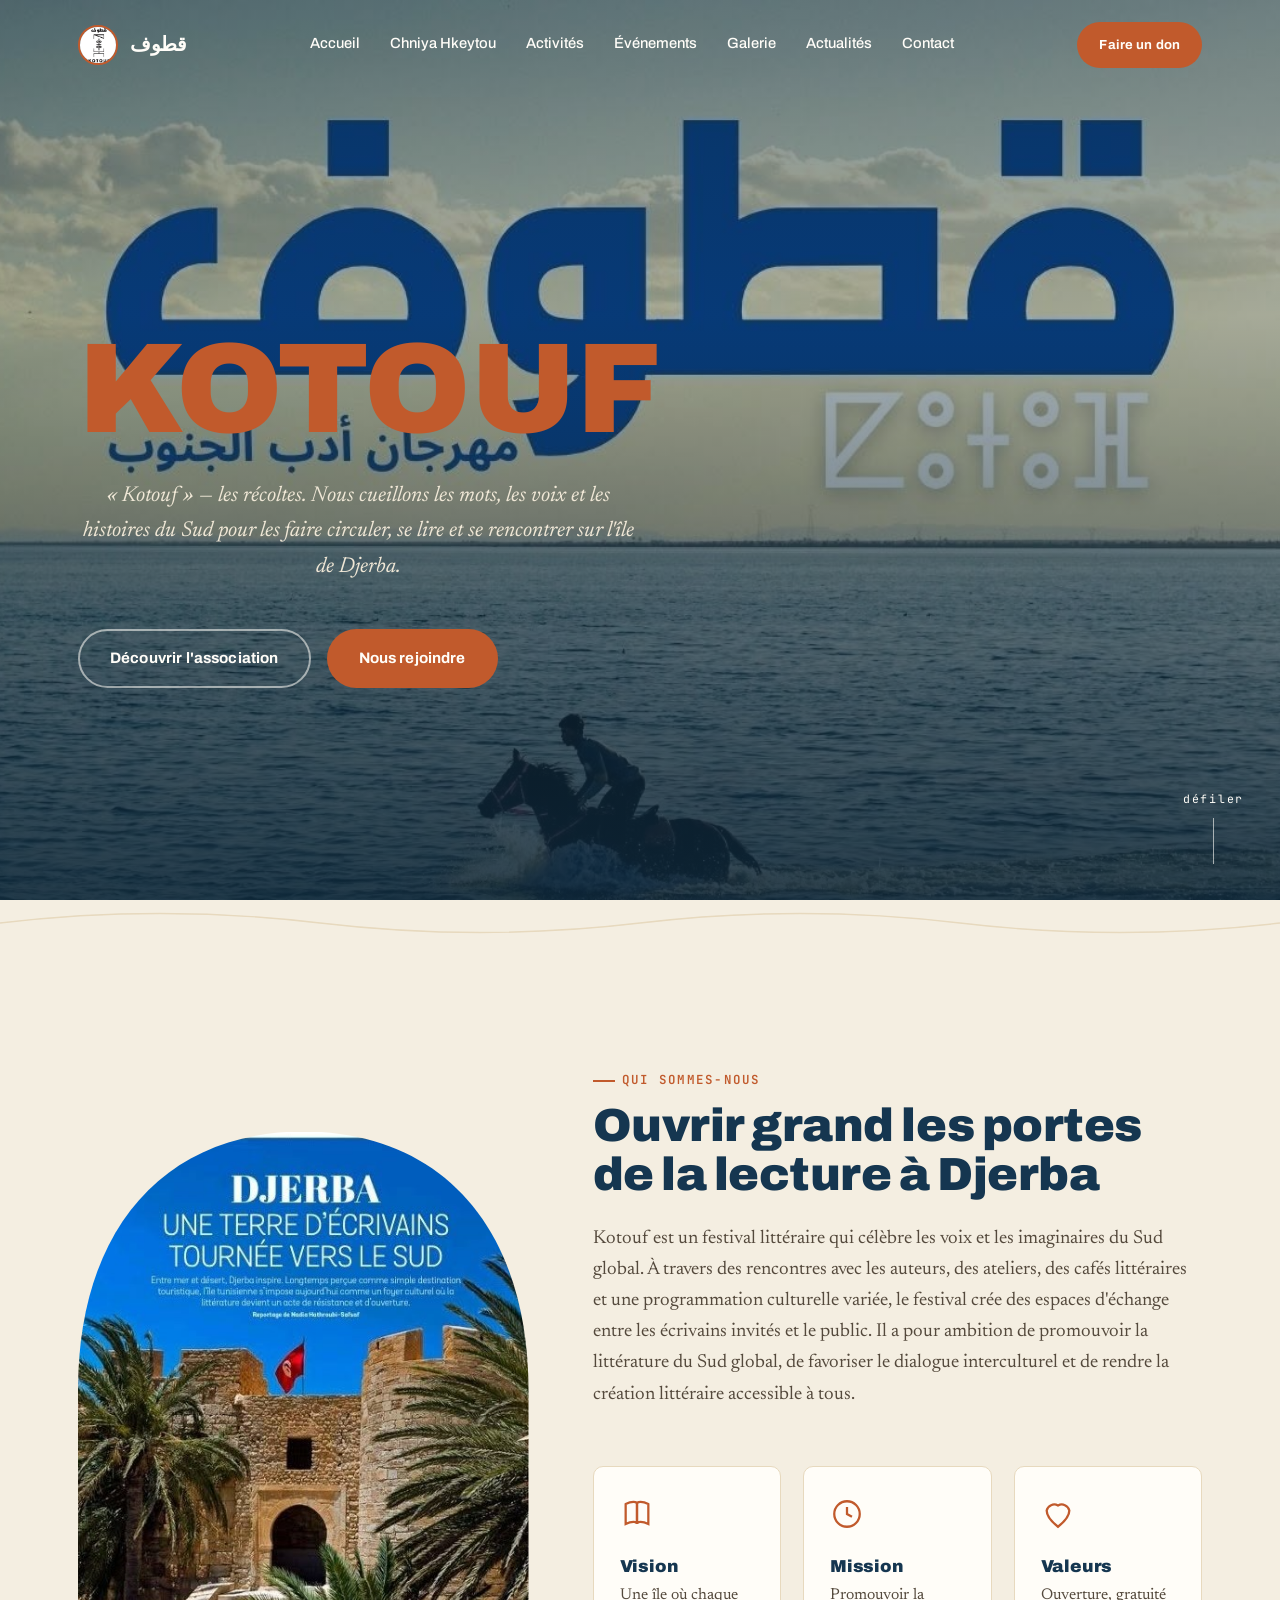
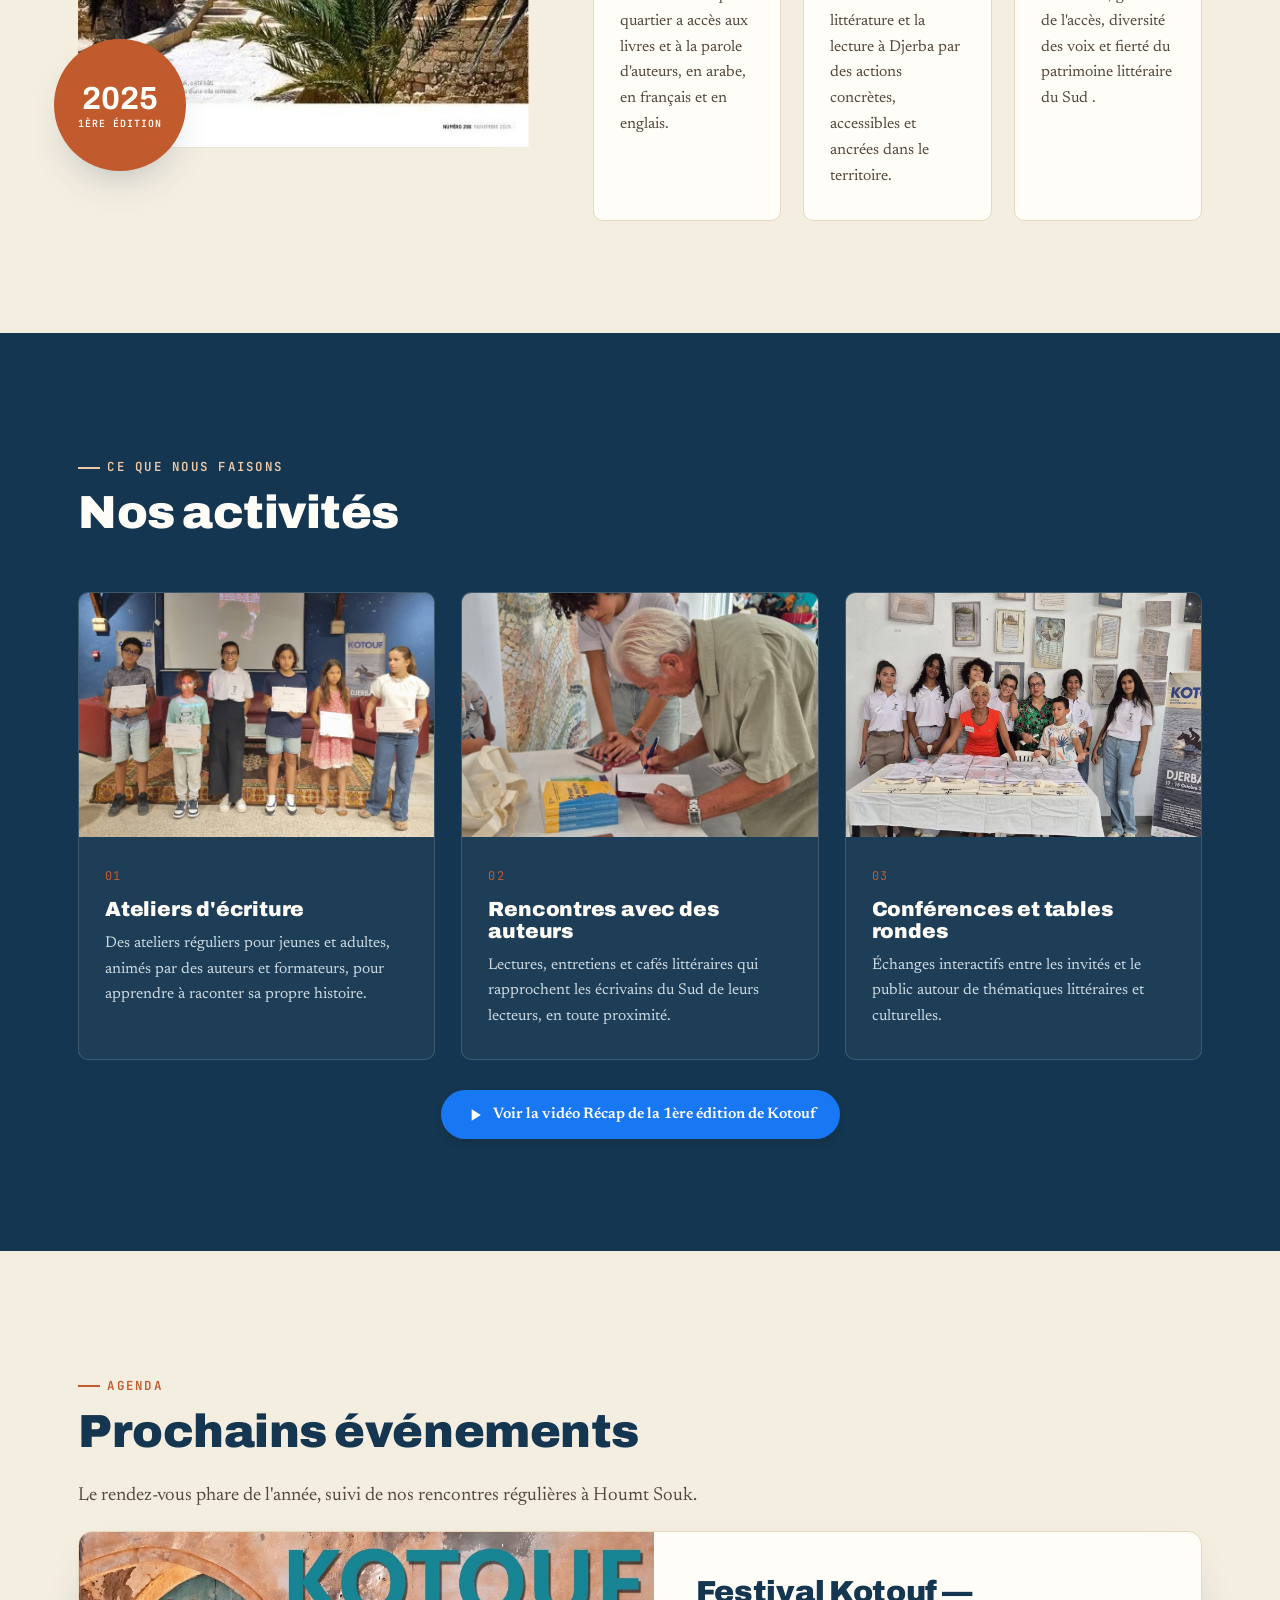
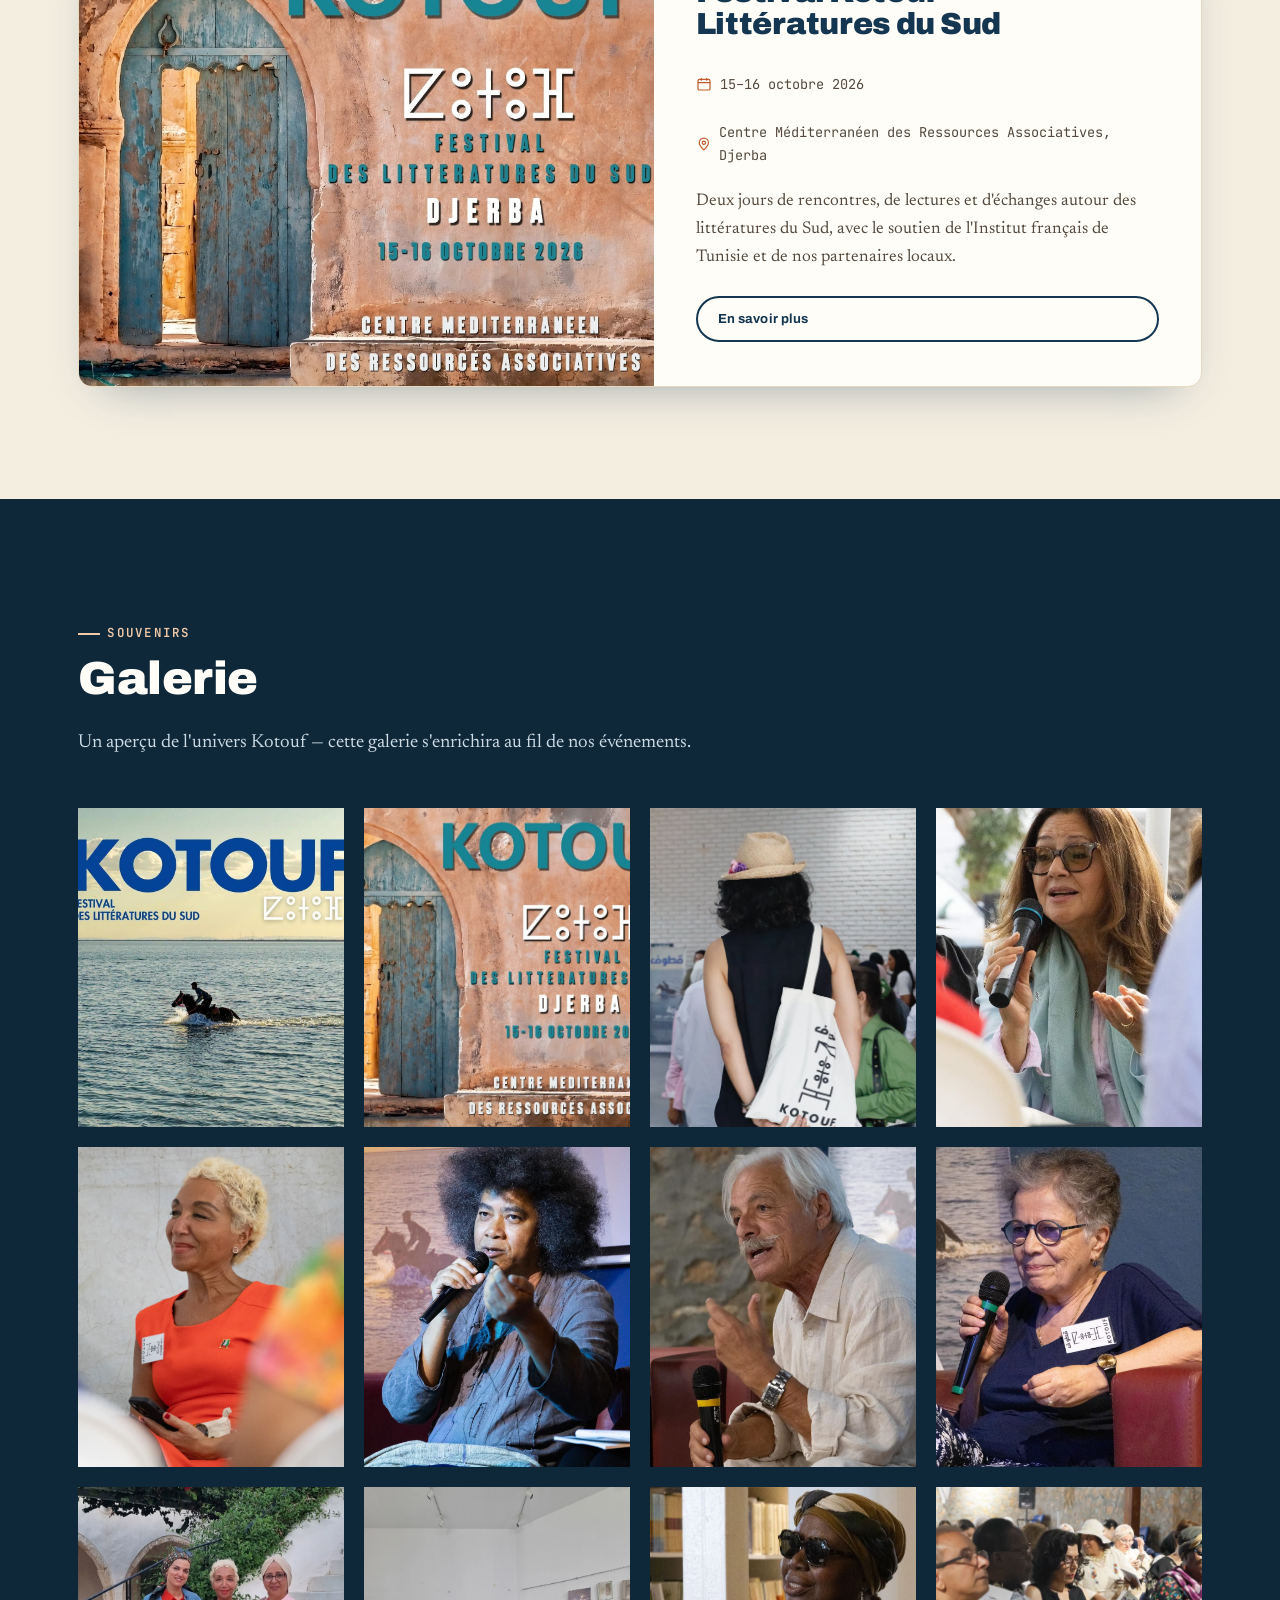
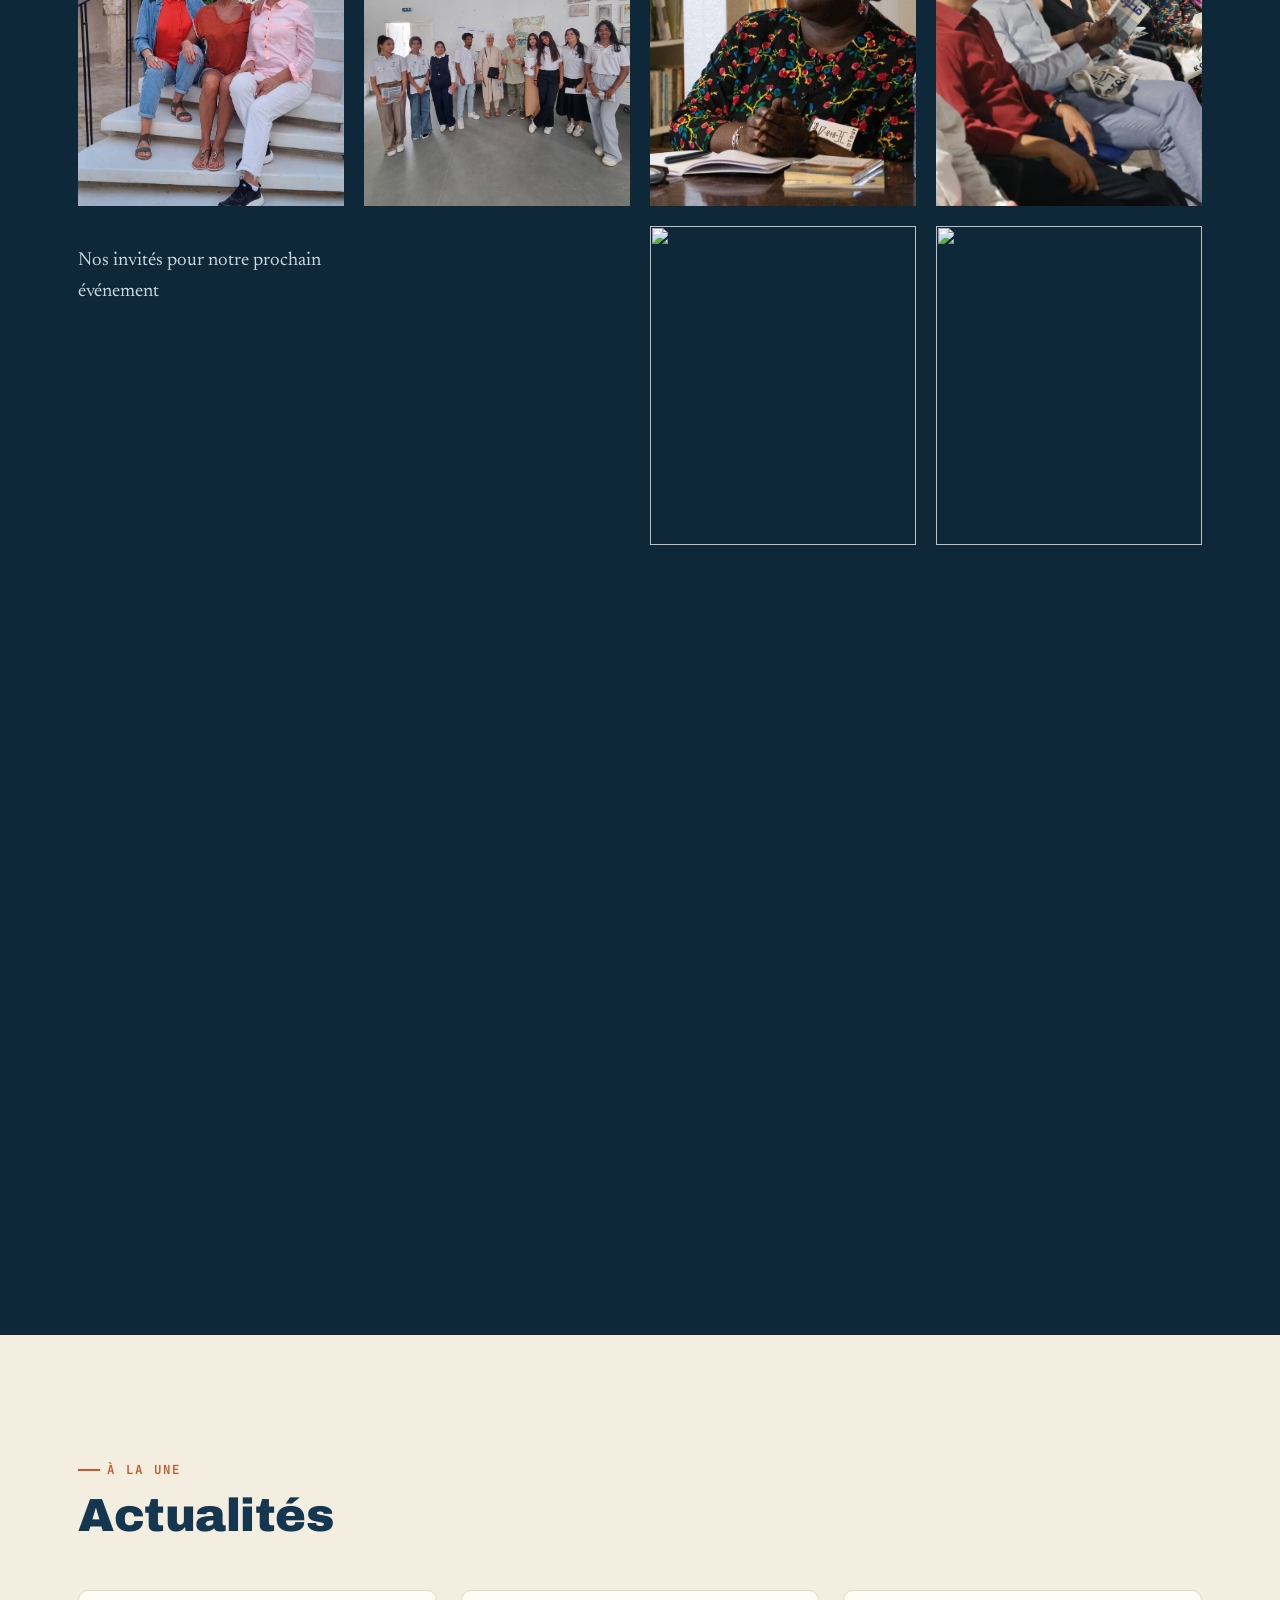
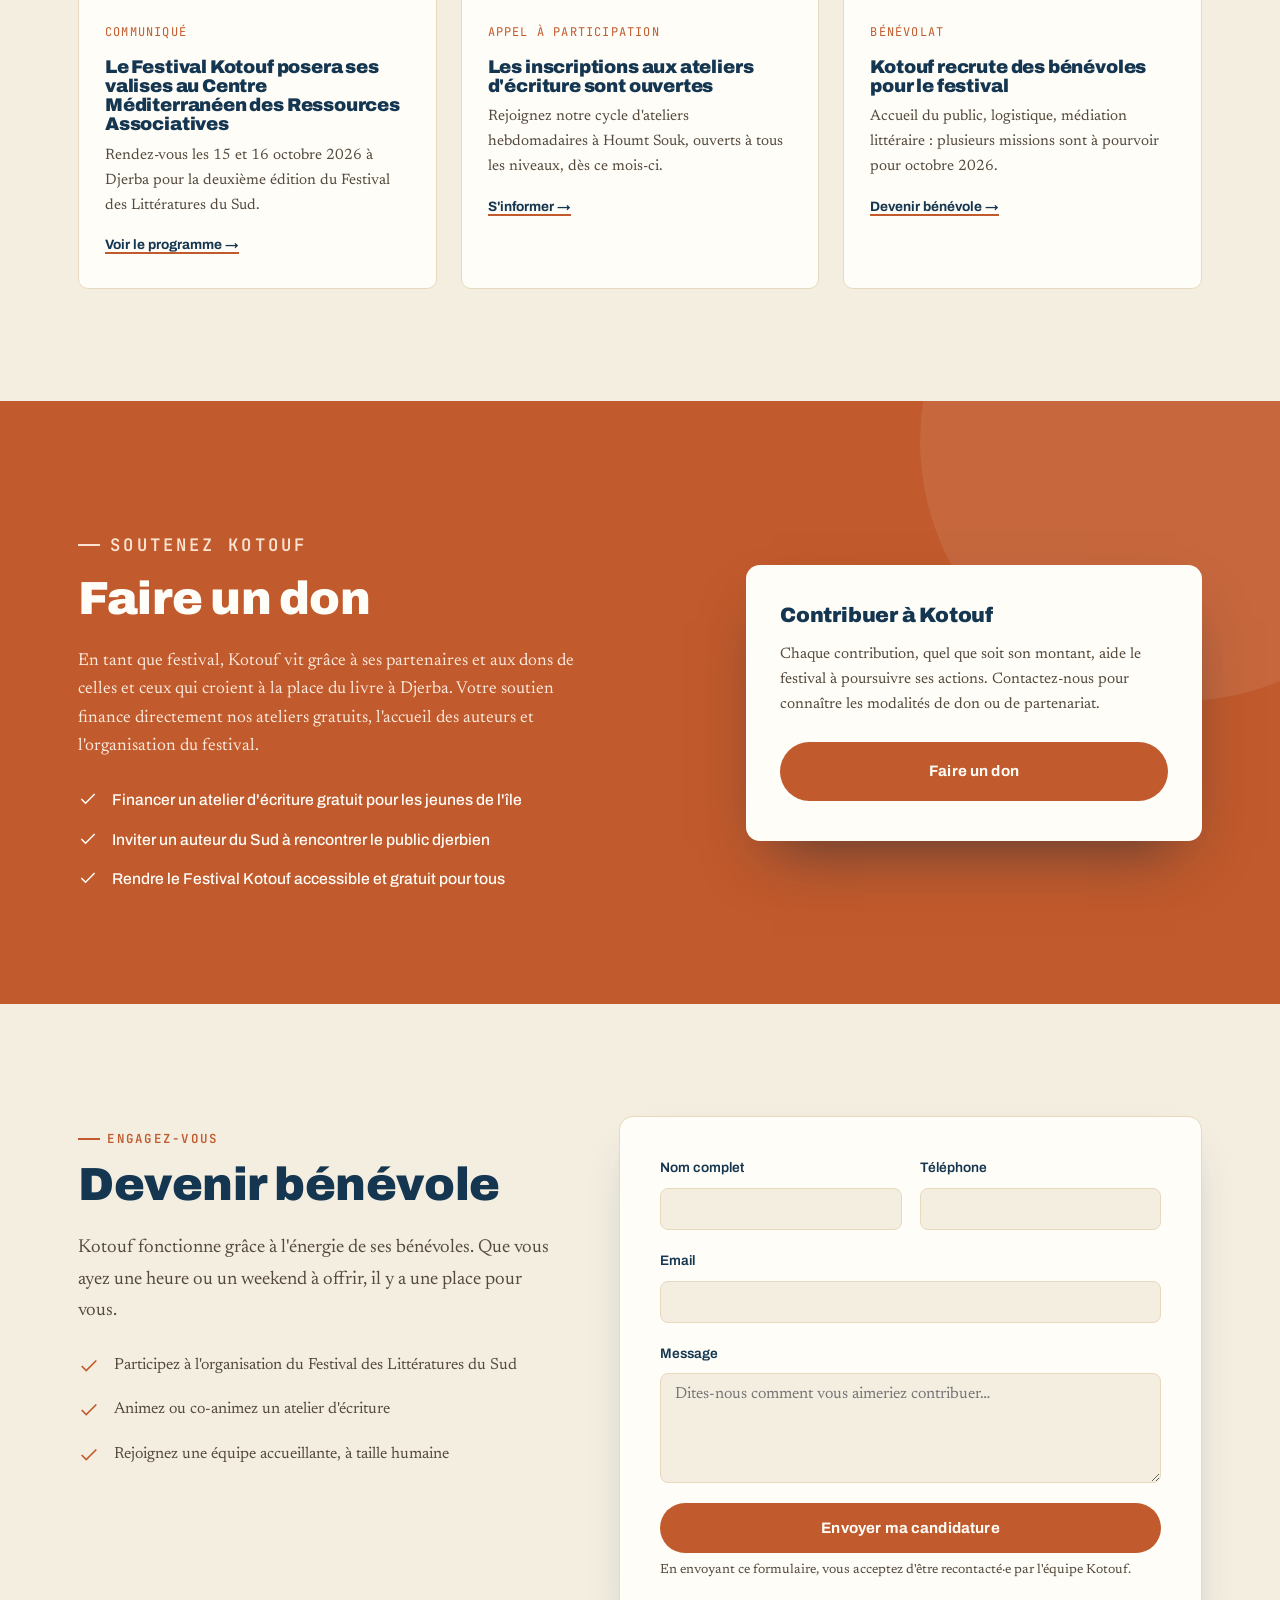
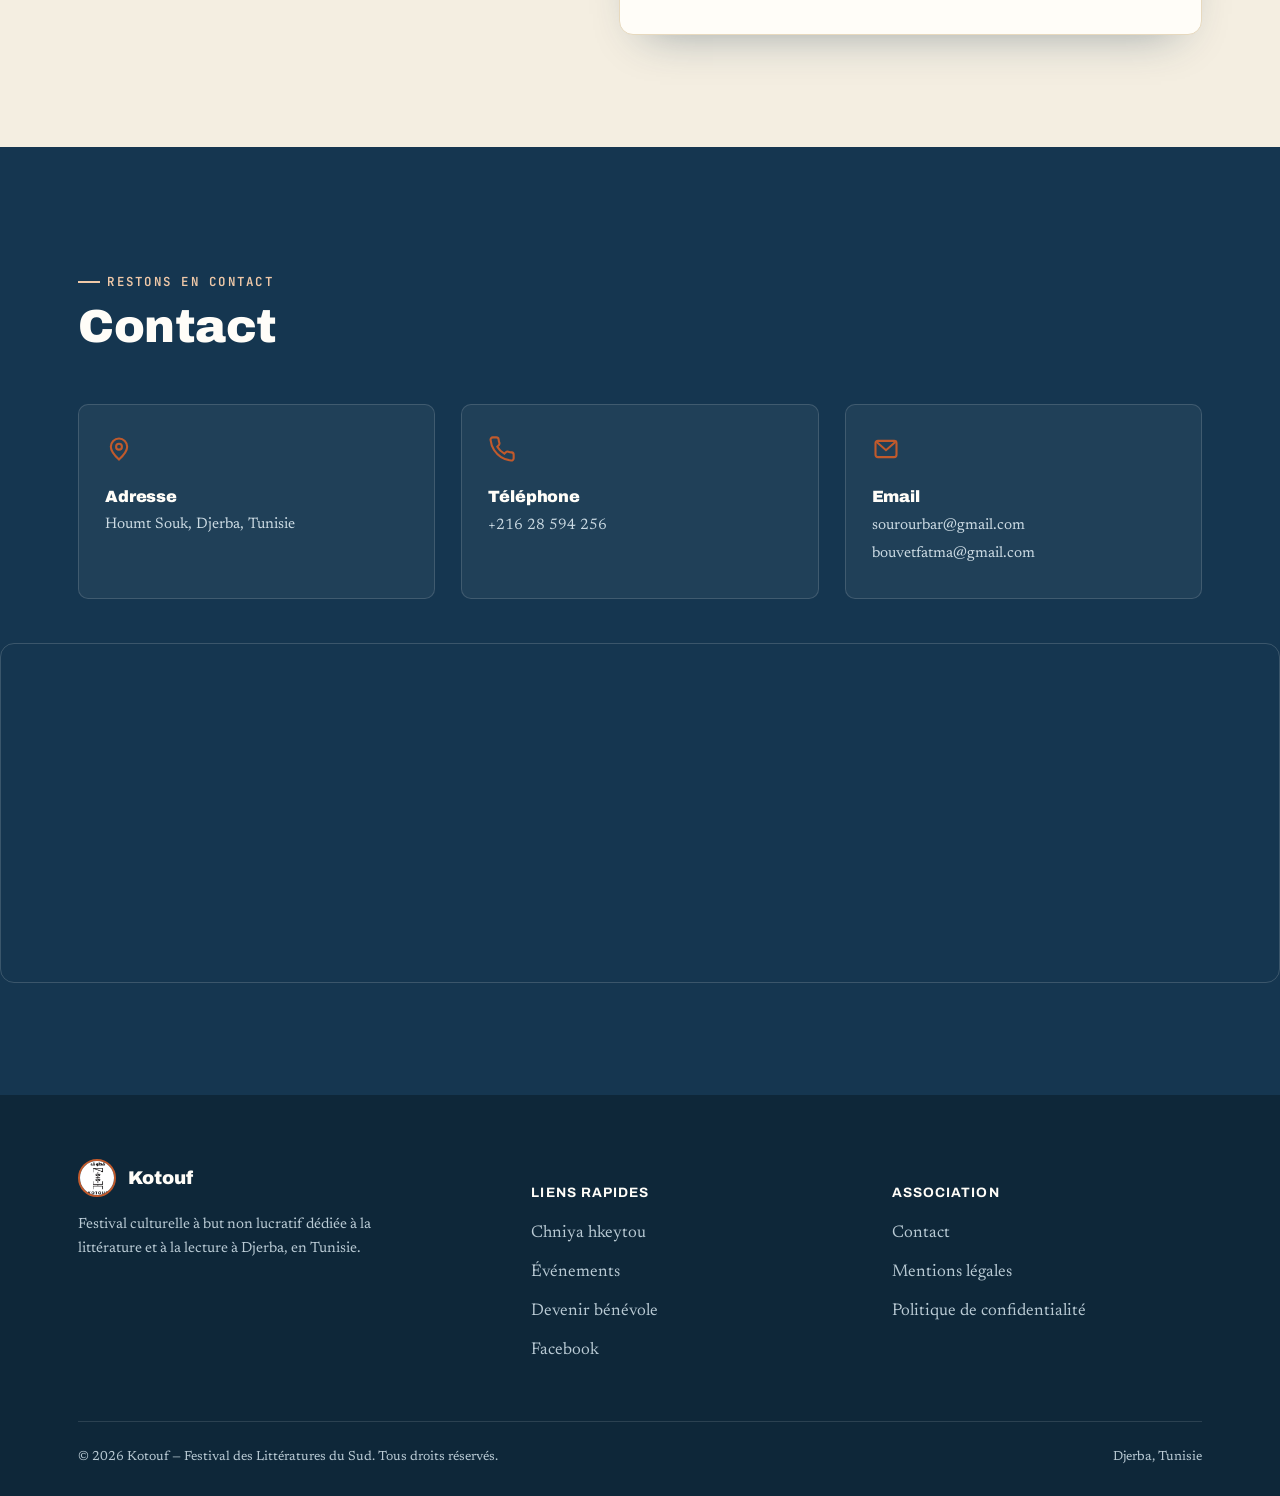
==== index.html @ 05693180 "Update index.html" ====
<!DOCTYPE html>
<html lang="fr">
  <head>
    <meta charset="UTF-8" />
    <meta name="viewport" content="width=device-width, initial-scale=1.0" />
    <title>Kotouf — Festival des Littératures du Sud, Djerba</title>
    <meta
      name="description"
      content="Kotouf est une association culturelle à but non lucratif qui promeut la littérature et la lecture à Djerba, en Tunisie, à travers ateliers, rencontres et le Festival des Littératures du Sud."
    />
    <meta
      property="og:title"
      content="Kotouf — Festival des Littératures du Sud"
    />
    <meta
      property="og:description"
      content="Association culturelle djerbienne dédiée à la littérature, la lecture et la rencontre avec les auteurs."
    />
    <link rel="preconnect" href="https://fonts.googleapis.com" />
    <link rel="preconnect" href="https://fonts.gstatic.com" crossorigin />
    <link
      href="https://fonts.googleapis.com/css2?family=Archivo:wght@500;700;900&family=Newsreader:ital,wght@0,400;0,500;0,600;1,400;1,500&family=JetBrains+Mono:wght@400;600&display=swap"
      rel="stylesheet"
    />
    <style>
      /* ============ TOKENS ============ */
      :root {
        --sable: #f4eee1;
        --sable-fonce: #e7d9be;
        --blanc: #fffdf8;
        --nuit: #153650;
        --nuit-2: #0e2739;
        --azur: #4e85a6;
        --terracotta: #c15a2c;
        --terracotta-2: #a64723;
        --encre: #221d17;
        --encre-doux: #54493c;
        --ombre: 0 20px 45px -25px rgba(21, 54, 80, 0.45);
        --radius-card: 10px;
        --maxw: 1180px;
      }

      * {
        box-sizing: border-box;
      }
      html {
        scroll-behavior: smooth;
      }
      @media (prefers-reduced-motion: reduce) {
        html {
          scroll-behavior: auto;
        }
        * {
          animation-duration: 0.001ms !important;
          animation-iteration-count: 1 !important;
          transition-duration: 0.001ms !important;
        }
      }
      body {
        margin: 0;
        background: var(--sable);
        color: var(--encre);
        font-family: "Newsreader", serif;
        font-size: 17px;
        line-height: 1.65;
        -webkit-font-smoothing: antialiased;
      }
      img {
        max-width: 100%;
        display: block;
      }
      a {
        color: inherit;
        text-decoration: none;
      }
      h1,
      h2,
      h3,
      h4 {
        font-family: "Archivo", sans-serif;
        font-weight: 900;
        color: var(--nuit);
        margin: 0 0 0.5em 0;
        line-height: 1.05;
        letter-spacing: -0.01em;
      }
      .eyebrow {
        font-family: "JetBrains Mono", monospace;
        font-size: 0.78rem;
        letter-spacing: 0.18em;
        text-transform: uppercase;
        color: var(--terracotta);
        font-weight: 600;
        display: inline-flex;
        align-items: center;
        gap: 0.6em;
        margin-bottom: 0.9em;
      }
      .eyebrow::before {
        content: "";
        width: 22px;
        height: 2px;
        background: var(--terracotta);
        display: inline-block;
      }
      .container {
        max-width: var(--maxw);
        margin: 0 auto;
        padding: 0 28px;
      }
      section {
        padding: 112px 0;
      }
      @media (max-width: 760px) {
        section {
          padding: 76px 0;
        }
        .container {
          padding: 0 20px;
        }
      }

      .btn {
        font-family: "Archivo", sans-serif;
        font-weight: 700;
        font-size: 0.95rem;
        letter-spacing: 0.01em;
        padding: 15px 30px;
        border-radius: 999px;
        display: inline-flex;
        align-items: center;
        gap: 10px;
        cursor: pointer;
        border: 2px solid transparent;
        transition: transform 0.25s ease, box-shadow 0.25s ease,
          background 0.25s ease, color 0.25s ease, border-color 0.25s ease;
      }
      .btn:hover {
        transform: translateY(-2px);
      }
      .btn:focus-visible {
        outline: 3px solid var(--azur);
        outline-offset: 3px;
      }
      .btn-primary {
        background: var(--terracotta);
        color: var(--blanc);
      }
      .btn-primary:hover {
        background: var(--terracotta-2);
        box-shadow: var(--ombre);
      }
      .btn-ghost {
        background: transparent;
        color: var(--blanc);
        border-color: rgba(255, 253, 248, 0.55);
      }
      .btn-ghost:hover {
        background: rgba(255, 253, 248, 0.12);
        border-color: var(--blanc);
      }
      .btn-outline {
        background: transparent;
        color: var(--nuit);
        border-color: var(--nuit);
      }
      .btn-outline:hover {
        background: var(--nuit);
        color: var(--blanc);
      }
      .btn-small {
        padding: 10px 20px;
        font-size: 0.82rem;
      }

      /* Arch clip shape shared across images/cards — the site's signature motif */
      .arch {
        clip-path: url(#arch-clip);
        -webkit-clip-path: url(#arch-clip);
      }

      /* ============ SCROLL REVEAL ============ */
      .reveal {
        opacity: 0;
        transform: translateY(26px);
        transition: opacity 0.8s ease, transform 0.8s ease;
      }
      .reveal.in-view {
        opacity: 1;
        transform: translateY(0);
      }
      .reveal-1 {
        transition-delay: 0.05s;
      }
      .reveal-2 {
        transition-delay: 0.15s;
      }
      .reveal-3 {
        transition-delay: 0.25s;
      }

      /* ============ NAV ============ */
      header {
        position: fixed;
        top: 0;
        left: 0;
        right: 0;
        z-index: 100;
        background: rgba(244, 238, 225, 0);
        transition: background 0.35s ease, box-shadow 0.35s ease,
          padding 0.35s ease, backdrop-filter 0.35s ease;
        padding: 22px 0;
      }
      header.scrolled {
        background: rgba(244, 238, 225, 0.92);
        backdrop-filter: blur(10px);
        box-shadow: 0 8px 30px -18px rgba(21, 54, 80, 0.35);
        padding: 12px 0;
      }
      .nav-inner {
        display: flex;
        align-items: center;
        justify-content: space-between;
        gap: 20px;
      }
      .brand {
        display: flex;
        align-items: center;
        gap: 12px;
        font-family: "Archivo", sans-serif;
        font-weight: 900;
        font-size: 1.25rem;
        color: var(--nuit);
      }
      .brand img {
        width: 40px;
        height: 40px;
        border-radius: 50%;
        object-fit: cover;
        border: 2px solid var(--terracotta);
        background: var(--blanc);
      }
      header:not(.scrolled) .brand {
        color: var(--blanc);
      }
      nav ul {
        list-style: none;
        display: flex;
        gap: 30px;
        margin: 0;
        padding: 0;
      }
      nav a {
        font-family: "Archivo", sans-serif;
        font-weight: 500;
        font-size: 0.92rem;
        color: var(--blanc);
        position: relative;
        padding: 4px 0;
      }
      header.scrolled nav a {
        color: var(--encre);
      }
      nav a::after {
        content: "";
        position: absolute;
        left: 0;
        bottom: -3px;
        width: 0;
        height: 2px;
        background: var(--terracotta);
        transition: width 0.25s ease;
      }
      nav a:hover::after {
        width: 100%;
      }
      .nav-actions {
        display: flex;
        align-items: center;
        gap: 14px;
      }
      .nav-toggle {
        display: none;
        background: none;
        border: none;
        cursor: pointer;
        padding: 6px;
      }
      .nav-toggle span,
      .nav-toggle span::before,
      .nav-toggle span::after {
        content: "";
        display: block;
        width: 26px;
        height: 2px;
        background: var(--blanc);
        position: relative;
        transition: 0.3s;
      }
      header.scrolled .nav-toggle span,
      header.scrolled .nav-toggle span::before,
      header.scrolled .nav-toggle span::after {
        background: var(--encre);
      }
      .nav-toggle span::before {
        position: absolute;
        top: -8px;
      }
      .nav-toggle span::after {
        position: absolute;
        top: 8px;
      }

      @media (max-width: 900px) {
        nav {
          position: fixed;
          top: 0;
          right: -100%;
          height: 100vh;
          width: min(78vw, 340px);
          background: var(--sable);
          box-shadow: -10px 0 40px rgba(0, 0, 0, 0.15);
          transition: right 0.35s ease;
          padding: 100px 34px 34px;
        }
        nav.open {
          right: 0;
        }
        nav ul {
          flex-direction: column;
          gap: 26px;
        }
        nav a {
          color: var(--encre) !important;
          font-size: 1.1rem;
        }
        .nav-toggle {
          display: block;
        }
        .nav-actions .btn-primary {
          display: none;
        }
        nav .btn-primary {
          display: inline-flex;
          margin-top: 10px;
        }
      }

      /* ============ HERO ============ */
      .hero {
        position: relative;
        min-height: 100vh;
        display: flex;
        align-items: flex-end;
        overflow: hidden;
        color: var(--blanc);
      }
      .hero-media {
        position: absolute;
        inset: 0;
        z-index: 0;
      }
      .hero-media img {
        width: 100%;
        height: 100%;
        object-fit: cover;
        object-position: center 62%;
      }
      .hero-media::after {
        content: "";
        position: absolute;
        inset: 0;
        background: linear-gradient(
          180deg,
          rgba(14, 39, 57, 0.55) 0%,
          rgba(14, 39, 57, 0.35) 35%,
          rgba(14, 39, 57, 0.88) 100%
        );
      }
      .hero-content {
        position: relative;
        z-index: 1;
        padding-bottom: 100px;
        width: 100%;
      }
      .hero-content .eyebrow {
        color: #f0c9a8;
      }
      .hero-content .eyebrow::before {
        background: #f0c9a8;
      }
      .hero h1 {
        font-size: clamp(3.4rem, 11vw, 8rem);
        color: var(--blanc);
        text-transform: uppercase;
        margin-bottom: 0.15em;
      }
      .hero h1 span {
        color: var(--terracotta);
      }
      .hero p.lead {
        font-family: "Newsreader", serif;
        font-style: italic;
        font-weight: 400;
        font-size: 1.35rem;
        max-width: 560px;
        color: #efe7d6;
        margin-bottom: 2em;
        text-align: center;
      }
      .hero-actions {
        display: flex;
        gap: 16px;
        flex-wrap: wrap;
      }
      .scroll-cue {
        position: absolute;
        bottom: 36px;
        right: 36px;
        z-index: 1;
        display: flex;
        flex-direction: column;
        align-items: center;
        gap: 10px;
        color: var(--blanc);
        font-family: "JetBrains Mono", monospace;
        font-size: 0.72rem;
        letter-spacing: 0.15em;
      }
      .scroll-cue .line {
        width: 1px;
        height: 46px;
        background: rgba(255, 253, 248, 0.6);
        position: relative;
        overflow: hidden;
      }
      .scroll-cue .line::after {
        content: "";
        position: absolute;
        top: -100%;
        left: 0;
        width: 100%;
        height: 100%;
        background: var(--terracotta);
        animation: cue 1.8s ease-in-out infinite;
      }
      @keyframes cue {
        0% {
          top: -100%;
        }
        60% {
          top: 100%;
        }
        100% {
          top: 100%;
        }
      }
      @media (max-width: 760px) {
        .scroll-cue {
          display: none;
        }
      }

      /* wave / horizon divider between sections, echoing the coastline */
      .horizon {
        width: 100%;
        height: 46px;
        display: block;
      }
      .horizon path {
        fill: none;
        stroke: var(--sable-fonce);
        stroke-width: 1.4;
      }

      /* ============ À PROPOS ============ */
      .apropos {
        background: var(--sable);
      }
      .apropos-grid {
        display: grid;
        grid-template-columns: 0.85fr 1.15fr;
        gap: 64px;
        align-items: center;
      }
      @media (max-width: 860px) {
        .apropos-grid {
          grid-template-columns: 1fr;
          gap: 40px;
        }
      }
      .apropos-media {
        position: relative;
      }
      .apropos-media .frame {
        aspect-ratio: 3/4.1;
        overflow: hidden;
        box-shadow: var(--ombre);
      }
      .apropos-media img {
        width: 100%;
        height: 100%;
        object-fit: cover;
      }
      .apropos-media .badge {
        position: absolute;
        left: -24px;
        bottom: -24px;
        background: var(--terracotta);
        color: var(--blanc);
        font-family: "Archivo", sans-serif;
        font-weight: 900;
        text-align: center;
        width: 132px;
        height: 132px;
        border-radius: 50%;
        display: flex;
        flex-direction: column;
        align-items: center;
        justify-content: center;
        box-shadow: var(--ombre);
        line-height: 1.15;
      }
      .apropos-media .badge b {
        font-size: 2rem;
        display: block;
      }
      .apropos-media .badge small {
        font-family: "JetBrains Mono", monospace;
        font-weight: 600;
        font-size: 0.62rem;
        letter-spacing: 0.1em;
        text-transform: uppercase;
      }
      @media (max-width: 500px) {
        .apropos-media .badge {
          width: 104px;
          height: 104px;
        }
        .apropos-media .badge b {
          font-size: 1.5rem;
        }
      }

      h2 {
        font-size: clamp(2rem, 4.2vw, 2.9rem);
      }
      .lead-text {
        font-size: 1.18rem;
        color: var(--encre-doux);
        max-width: 640px;
      }

      .valeurs {
        display: grid;
        grid-template-columns: repeat(3, 1fr);
        gap: 22px;
        margin-top: 56px;
      }
      @media (max-width: 760px) {
        .valeurs {
          grid-template-columns: 1fr;
        }
      }
      .valeur-card {
        background: var(--blanc);
        border-radius: var(--radius-card);
        padding: 30px 26px;
        border: 1px solid var(--sable-fonce);
        transition: transform 0.3s ease, box-shadow 0.3s ease;
      }
      .valeur-card:hover {
        transform: translateY(-6px);
        box-shadow: var(--ombre);
      }
      .valeur-card svg {
        width: 34px;
        height: 34px;
        color: var(--terracotta);
        margin-bottom: 16px;
      }
      .valeur-card h4 {
        font-size: 1.08rem;
        margin-bottom: 0.4em;
      }
      .valeur-card p {
        color: var(--encre-doux);
        font-size: 0.98rem;
        margin: 0;
      }

      /* ============ ACTIVITES ============ */
      .activites {
        background: var(--nuit);
        color: var(--blanc);
        position: relative;
      }
      .activites .eyebrow {
        color: #f0c9a8;
      }
      .activites .eyebrow::before {
        background: #f0c9a8;
      }
      .activites h2 {
        color: var(--blanc);
      }
      .activites .lead-text {
        color: #cbdae3;
      }
      .activ-grid {
        display: grid;
        grid-template-columns: repeat(3, 1fr);
        gap: 26px;
        margin-top: 54px;
      }
      @media (max-width: 900px) {
        .activ-grid {
          grid-template-columns: 1fr;
        }
      }
      .activ-card {
        background: rgba(255, 253, 248, 0.04);
        border: 1px solid rgba(255, 253, 248, 0.14);
        border-radius: var(--radius-card);
        padding: 0;
        overflow: hidden;
      }
      .activ-top {
        aspect-ratio: 16/11;
        background: linear-gradient(150deg, var(--azur), var(--nuit-2));
        display: flex;
        align-items: center;
        justify-content: center;
        position: relative;
      }
      .activ-top svg {
        width: 64px;
        height: 64px;
        color: var(--blanc);
        opacity: 0.92;
      }
      .activ-top img {
        width: 100%;
        height: 100%;
        object-fit: cover;
      }
      .activ-body {
        padding: 26px 26px 30px;
      }
      .activ-body .num {
        font-family: "JetBrains Mono", monospace;
        font-size: 0.75rem;
        color: var(--terracotta);
        letter-spacing: 0.12em;
      }
      .activ-body h3 {
        color: var(--blanc);
        font-size: 1.28rem;
        margin: 0.4em 0 0.5em;
      }
      .activ-body p {
        color: #cbdae3;
        font-size: 0.97rem;
        margin: 0;
      }

      /* ============ EVENEMENTS ============ */
      .events {
        background: var(--sable);
      }
      .event-feature {
        background: var(--blanc);
        border-radius: 14px;
        overflow: hidden;
        box-shadow: var(--ombre);
        display: grid;
        grid-template-columns: 1.05fr 1fr;
        margin-top: 20px;
        border: 1px solid var(--sable-fonce);
      }
      @media (max-width: 820px) {
        .event-feature {
          grid-template-columns: 1fr;
        }
      }
      .event-feature .media {
        position: relative;
        min-height: 280px;
      }
      .event-feature .media img {
        width: 100%;
        height: 100%;
        object-fit: cover;
        position: absolute;
        inset: 0;
      }
      .event-feature .tag {
        position: absolute;
        top: 20px;
        left: 20px;
        background: var(--terracotta);
        color: var(--blanc);
        font-family: "JetBrains Mono", monospace;
        font-size: 0.72rem;
        letter-spacing: 0.1em;
        text-transform: uppercase;
        padding: 7px 14px;
        border-radius: 999px;
      }
      .event-feature .content {
        padding: 44px 42px;
        display: flex;
        flex-direction: column;
        justify-content: center;
      }
      .event-feature h3 {
        font-size: 1.9rem;
      }
      .event-meta {
        display: flex;
        gap: 26px;
        flex-wrap: wrap;
        margin: 18px 0 22px;
        font-family: "JetBrains Mono", monospace;
        font-size: 0.85rem;
        color: var(--encre-doux);
      }
      .event-meta span {
        display: flex;
        align-items: center;
        gap: 8px;
      }
      .event-meta svg {
        width: 16px;
        height: 16px;
        color: var(--terracotta);
      }

      .event-grid {
        display: grid;
        grid-template-columns: repeat(2, 1fr);
        gap: 22px;
        margin-top: 26px;
      }
      @media (max-width: 700px) {
        .event-grid {
          grid-template-columns: 1fr;
        }
      }
      .event-card {
        background: var(--blanc);
        border: 1px solid var(--sable-fonce);
        border-radius: var(--radius-card);
        overflow: hidden;
        transition: transform 0.3s ease, box-shadow 0.3s ease;
      }
      .event-card:hover {
        transform: translateY(-5px);
        box-shadow: var(--ombre);
      }
      .event-card .thumb {
        aspect-ratio: 16/9;
        background: linear-gradient(135deg, var(--azur), var(--nuit));
        position: relative;
        display: flex;
        align-items: center;
        justify-content: center;
      }
      .event-card .thumb svg {
        width: 40px;
        height: 40px;
        color: var(--blanc);
        opacity: 0.85;
      }
      .event-card .body {
        padding: 22px 24px;
      }
      .event-card h4 {
        font-size: 1.15rem;
        margin-bottom: 0.3em;
      }
      .event-card .event-meta {
        margin: 10px 0 16px;
        font-size: 0.78rem;
        gap: 16px;
      }
      .event-card p {
        color: var(--encre-doux);
        font-size: 0.93rem;
      }

      /* ============ GALERIE ============ */
      .galerie {
        background: var(--nuit-2);
        color: var(--blanc);
      }
      .galerie .eyebrow {
        color: #f0c9a8;
      }
      .galerie .eyebrow::before {
        background: #f0c9a8;
      }
      .galerie h2 {
        color: var(--blanc);
      }
      .galerie .lead-text {
        color: #cbdae3;
      }
      .gal-grid {
        display: grid;
        grid-template-columns: repeat(4, 1fr);
        gap: 20px;
        margin-top: 50px;
      }
      @media (max-width: 900px) {
        .gal-grid {
          grid-template-columns: repeat(2, 1fr);
        }
      }
      .gal-item {
        position: relative;
        aspect-ratio: 3/3.6;
        overflow: hidden;
      }
      .gal-item img {
        width: 100%;
        height: 100%;
        object-fit: cover;
        transition: transform 0.5s ease;
      }
      .gal-item:hover img {
        transform: scale(1.08);
      }
      .gal-item.placeholder {
        background: linear-gradient(160deg, var(--azur), var(--nuit-2));
        display: flex;
        flex-direction: column;
        align-items: center;
        justify-content: center;
        text-align: center;
        padding: 20px;
        gap: 10px;
        border: 1px dashed rgba(255, 253, 248, 0.35);
      }
      .gal-item.placeholder svg {
        width: 34px;
        height: 34px;
        color: #f0c9a8;
      }
      .gal-item.placeholder span {
        font-family: "JetBrains Mono", monospace;
        font-size: 0.72rem;
        letter-spacing: 0.08em;
        color: #cbdae3;
      }
      .gal-caption {
        position: absolute;
        left: 0;
        right: 0;
        bottom: 0;
        padding: 16px 16px 14px;
        background: linear-gradient(0deg, rgba(14, 39, 57, 0.9), transparent);
        font-family: "JetBrains Mono", monospace;
        font-size: 0.72rem;
        letter-spacing: 0.05em;
        color: var(--blanc);
      }

      /* ============ ACTUALITES ============ */
      .actus {
        background: var(--sable);
      }
      .actus-grid {
        display: grid;
        grid-template-columns: repeat(3, 1fr);
        gap: 24px;
        margin-top: 50px;
      }
      @media (max-width: 860px) {
        .actus-grid {
          grid-template-columns: 1fr;
        }
      }
      .actu-card {
        background: var(--blanc);
        border: 1px solid var(--sable-fonce);
        border-radius: var(--radius-card);
        padding: 28px 26px;
      }
      .actu-card .date {
        font-family: "JetBrains Mono", monospace;
        font-size: 0.75rem;
        color: var(--terracotta);
        letter-spacing: 0.1em;
        text-transform: uppercase;
      }
      .actu-card h4 {
        font-size: 1.15rem;
        margin: 0.55em 0 0.5em;
      }
      .actu-card p {
        color: var(--encre-doux);
        font-size: 0.94rem;
        margin: 0 0 14px;
      }
      .actu-card a {
        font-family: "Archivo", sans-serif;
        font-weight: 700;
        font-size: 0.85rem;
        color: var(--nuit);
        border-bottom: 2px solid var(--terracotta);
      }

      /* ============ DON ============ */
      .don {
        background: var(--terracotta);
        color: var(--blanc);
        position: relative;
        overflow: hidden;
      }
      .don::before {
        content: "";
        position: absolute;
        width: 520px;
        height: 520px;
        border-radius: 50%;
        background: rgba(255, 253, 248, 0.08);
        top: -220px;
        right: -160px;
      }
      .don-inner {
        position: relative;
        display: grid;
        grid-template-columns: 1.2fr 0.9fr;
        gap: 60px;
        align-items: center;
      }
      @media (max-width: 860px) {
        .don-inner {
          grid-template-columns: 1fr;
        }
      }
      .don .eyebrow {
        color: #fbe3d2;
      }
      .don .eyebrow::before {
        background: #fbe3d2;
      }
      .don h2 {
        color: var(--blanc);
      }
      .don p {
        color: #fbe9dc;
        font-size: 1.08rem;
        max-width: 520px;
      }
      .don-ways {
        list-style: none;
        padding: 0;
        margin: 26px 0 0;
        display: flex;
        flex-direction: column;
        gap: 14px;
      }
      .don-ways li {
        display: flex;
        gap: 14px;
        align-items: flex-start;
        font-family: "Archivo", sans-serif;
        font-weight: 500;
        font-size: 0.98rem;
      }
      .don-ways svg {
        width: 20px;
        height: 20px;
        flex: none;
        margin-top: 2px;
      }
      .don-card {
        background: var(--blanc);
        color: var(--encre);
        border-radius: 14px;
        padding: 40px 34px;
        box-shadow: 0 30px 60px -25px rgba(14, 39, 57, 0.6);
      }
      .don-card h3 {
        font-size: 1.3rem;
      }
      .don-card p {
        color: var(--encre-doux);
        font-size: 0.95rem;
      }
      .don-card .btn-primary {
        width: 100%;
        justify-content: center;
        margin-top: 10px;
      }

      /* ============ BENEVOLE ============ */
      .benevole {
        background: var(--sable);
      }
      .benevole-grid {
        display: grid;
        grid-template-columns: 0.9fr 1.1fr;
        gap: 64px;
        align-items: flex-start;
      }
      @media (max-width: 860px) {
        .benevole-grid {
          grid-template-columns: 1fr;
          gap: 40px;
        }
      }
      .raisons {
        list-style: none;
        margin: 26px 0 0;
        padding: 0;
        display: flex;
        flex-direction: column;
        gap: 18px;
      }
      .raisons li {
        display: flex;
        gap: 14px;
        align-items: flex-start;
        font-size: 1rem;
        color: var(--encre-doux);
      }
      .raisons svg {
        width: 22px;
        height: 22px;
        color: var(--terracotta);
        flex: none;
        margin-top: 3px;
      }

      form.volunteer {
        background: var(--blanc);
        border: 1px solid var(--sable-fonce);
        border-radius: 14px;
        padding: 40px;
        box-shadow: var(--ombre);
      }
      .form-row {
        display: grid;
        grid-template-columns: 1fr 1fr;
        gap: 18px;
      }
      @media (max-width: 520px) {
        .form-row {
          grid-template-columns: 1fr;
        }
      }
      .field {
        margin-bottom: 20px;
        display: flex;
        flex-direction: column;
        gap: 8px;
      }
      .field label {
        font-family: "Archivo", sans-serif;
        font-weight: 600;
        font-size: 0.86rem;
        color: var(--nuit);
      }
      .field input,
      .field textarea {
        font-family: "Newsreader", serif;
        font-size: 1rem;
        padding: 12px 14px;
        border-radius: 8px;
        border: 1.5px solid var(--sable-fonce);
        background: var(--sable);
        color: var(--encre);
        transition: border-color 0.2s ease, background 0.2s ease;
      }
      .field input:focus,
      .field textarea:focus {
        outline: none;
        border-color: var(--terracotta);
        background: var(--blanc);
      }
      .field textarea {
        resize: vertical;
        min-height: 110px;
      }
      .form-note {
        font-size: 0.82rem;
        color: var(--encre-doux);
        margin-top: 6px;
      }
      .form-success {
        display: none;
        background: #eaf3ec;
        border: 1.5px solid #7dae87;
        color: #2e5d3a;
        border-radius: 10px;
        padding: 16px 18px;
        font-family: "Archivo", sans-serif;
        font-weight: 600;
        font-size: 0.92rem;
        margin-bottom: 20px;
        align-items: center;
        gap: 10px;
      }
      .form-success.show {
        display: flex;
      }

      /* ============ CONTACT ============ */
      .contact {
        background: var(--nuit);
        color: var(--blanc);
      }
      .contact .eyebrow {
        color: #f0c9a8;
      }
      .contact .eyebrow::before {
        background: #f0c9a8;
      }
      .contact h2 {
        color: var(--blanc);
      }
      .contact-grid {
        display: grid;
        grid-template-columns: repeat(3, 1fr);
        gap: 26px;
        margin-top: 52px;
      }
      @media (max-width: 820px) {
        .contact-grid {
          grid-template-columns: 1fr;
        }
      }
      .contact-card {
        background: rgba(255, 253, 248, 0.05);
        border: 1px solid rgba(255, 253, 248, 0.14);
        border-radius: var(--radius-card);
        padding: 30px 26px;
      }
      .contact-card svg {
        width: 28px;
        height: 28px;
        color: var(--terracotta);
        margin-bottom: 14px;
      }
      .contact-card h4 {
        color: var(--blanc);
        font-size: 1.02rem;
        margin-bottom: 0.4em;
      }
      .contact-card p,
      .contact-card a {
        color: #cbdae3;
        font-size: 0.95rem;
        margin: 0;
      }
      .contact-card a:hover {
        color: var(--blanc);
      }
      .socials {
        display: flex;
        gap: 12px;
        margin-top: 16px;
      }
      .socials a {
        width: 40px;
        height: 40px;
        border-radius: 50%;
        border: 1.5px solid rgba(255, 253, 248, 0.4);
        display: flex;
        align-items: center;
        justify-content: center;
        transition: background 0.25s ease, border-color 0.25s ease;
      }
      .socials a:hover {
        background: var(--terracotta);
        border-color: var(--terracotta);
      }
      .socials svg {
        width: 18px;
        height: 18px;
        color: var(--blanc);
      }
      .map-embed {
        margin-top: 44px;
        border-radius: 14px;
        overflow: hidden;
        border: 1px solid rgba(255, 253, 248, 0.16);
        height: 340px;
      }
      .map-embed iframe {
        width: 100%;
        height: 100%;
        border: 0;
        filter: grayscale(0.25) sepia(0.15);
      }

      /* ============ FOOTER ============ */
      footer {
        background: var(--nuit-2);
        color: #b9cad4;
        padding: 64px 0 28px;
      }
      .footer-top {
        display: grid;
        grid-template-columns: 1.3fr 1fr 1fr;
        gap: 50px;
      }
      @media (max-width: 760px) {
        .footer-top {
          grid-template-columns: 1fr;
          gap: 34px;
        }
      }
      .footer-brand {
        display: flex;
        align-items: center;
        gap: 12px;
        margin-bottom: 16px;
      }
      .footer-brand img {
        width: 38px;
        height: 38px;
        border-radius: 50%;
        border: 2px solid var(--terracotta);
      }
      .footer-brand span {
        font-family: "Archivo", sans-serif;
        font-weight: 900;
        font-size: 1.15rem;
        color: var(--blanc);
      }
      footer p {
        font-size: 0.92rem;
        max-width: 320px;
      }
      footer h5 {
        font-family: "Archivo", sans-serif;
        color: var(--blanc);
        font-size: 0.85rem;
        letter-spacing: 0.08em;
        text-transform: uppercase;
        margin-bottom: 16px;
      }
      footer ul {
        list-style: none;
        margin: 0;
        padding: 0;
        display: flex;
        flex-direction: column;
        gap: 11px;
      }
      footer a:hover {
        color: var(--blanc);
      }
      .footer-bottom {
        margin-top: 56px;
        padding-top: 24px;
        border-top: 1px solid rgba(255, 253, 248, 0.12);
        display: flex;
        justify-content: space-between;
        flex-wrap: wrap;
        gap: 14px;
        font-size: 0.82rem;
      }

      .skip-link {
        position: absolute;
        left: -999px;
        top: 0;
        background: var(--nuit);
        color: var(--blanc);
        padding: 12px 18px;
        z-index: 1000;
        border-radius: 0 0 8px 0;
      }
      .skip-link:focus {
        left: 0;
      }
      :focus-visible {
        outline: 3px solid var(--azur);
        outline-offset: 2px;
      }
      .activite-video-link {
  text-align: center;
  margin-top: 30px;
}

.btn-facebook-reel {
  display: inline-flex;
  align-items: center;
  gap: 8px;
  background-color: #1877F2; /* couleur Facebook */
  color: #ffffff;
  padding: 12px 24px;
  border-radius: 30px;
  text-decoration: none;
  font-weight: 600;
  font-size: 0.95rem;
  transition: background-color 0.3s ease, transform 0.2s ease;
  box-shadow: 0 4px 10px rgba(0, 0, 0, 0.1);
}

.btn-facebook-reel:hover {
  background-color: #145dbf;
  transform: translateY(-2px);
}

.btn-facebook-reel svg {
  flex-shrink: 0;
}
    </style>
  </head>
  <body>
    <a href="#main" class="skip-link">Aller au contenu principal</a>

    <!-- Hidden SVG defs: the arch clip-path is the site's recurring signature motif -->
    <svg width="0" height="0" style="position: absolute">
      <defs>
        <clipPath id="arch-clip" clipPathUnits="objectBoundingBox">
          <path
            d="M0,1 L0,0.42 C0,0.16 0.19,0 0.5,0 C0.81,0 1,0.16 1,0.42 L1,1 Z"
          />
        </clipPath>
      </defs>
    </svg>

    <header id="site-header">
      <div class="container nav-inner">
        <a href="#accueil" class="brand">
          <img
            src="images/logo-kotouf.jpg"
            alt="Emblème de l'association Kotouf"
          />
          قطوف
        </a>
        <nav id="site-nav">
          <ul>
            <li><a href="#accueil">Accueil</a></li>
            <li><a href="#apropos">Chniya Hkeytou</a></li>
            <li><a href="#activites">Activités</a></li>
            <li><a href="#evenements">Événements</a></li>
            <li><a href="#galerie">Galerie</a></li>
            <li><a href="#actualites">Actualités</a></li>
            <li><a href="#contact">Contact</a></li>
          </ul>
        </nav>
        <div class="nav-actions">
          <a href="#don" class="btn btn-primary btn-small">Faire un don</a>
          <button
            class="nav-toggle"
            id="nav-toggle"
            aria-label="Ouvrir le menu"
            aria-expanded="false"
            aria-controls="site-nav"
          >
            <span></span>
          </button>
        </div>
      </div>
    </header>

    <main id="main">
      <!-- ================= HERO ================= -->
      <section class="hero" id="accueil">
        <div class="hero-media">
          <img
            src="images/504080804_122120298578844699_224228718653671833_n.jpg"
            alt="Cavalier traversant la mer à cheval au large de Djerba, au coucher du soleil"
          />
        </div>
        <div class="container hero-content">
          <h1><span>Kotouf</span></h1>
          <p class="lead">
            « Kotouf » — les récoltes. Nous cueillons les mots, les voix et les
            histoires du Sud pour les faire circuler, se lire et se rencontrer
            sur l'île de Djerba.
          </p>
          <div class="hero-actions">
            <a href="#apropos" class="btn btn-ghost">Découvrir l'association</a>
            <a href="#benevole" class="btn btn-primary">Nous rejoindre</a>
          </div>
        </div>
        <div class="scroll-cue">
          <span>défiler</span><span class="line"></span>
        </div>
      </section>

      <svg class="horizon" viewBox="0 0 1200 46" preserveAspectRatio="none">
        <path d="M0,23 Q150,4 300,23 T600,23 T900,23 T1200,23"></path>
      </svg>

      <!-- ================= A PROPOS ================= -->
      <section class="apropos" id="apropos">
        <div class="container apropos-grid">
          <div class="apropos-media reveal">
            <div class="frame arch">
              <img
                src="images/affiche1.jpeg"
                alt="Porte bleue traditionnelle d'un menzel djerbien, architecture typique de l'île"
              />
            </div>
            <div class="badge"><b>2025</b><small>1ère édition</small></div>
          </div>
          <div class="apropos-text">
            <p class="eyebrow reveal">Qui sommes-nous</p>
            <h2 class="reveal">
              Ouvrir grand les portes de la lecture à Djerba
            </h2>
            <p class="lead-text reveal reveal-1">
              Kotouf est un festival littéraire qui célèbre les voix et les imaginaires du Sud global. À travers des rencontres avec les auteurs, des ateliers, des cafés littéraires et une programmation culturelle variée, le festival crée des espaces d'échange entre les écrivains invités et le public. Il a pour ambition de promouvoir la littérature du Sud global, de favoriser le dialogue interculturel et de rendre la création littéraire accessible à tous.
            </p>


            <div class="valeurs">
              <div class="valeur-card reveal reveal-1">
                <svg
                  viewBox="0 0 24 24"
                  fill="none"
                  stroke="currentColor"
                  stroke-width="1.6"
                >
                  <path d="M4 5c4-2 8-2 8 0v14c0-2-4-2-8 0V5Z" />
                  <path d="M20 5c-4-2-8-2-8 0v14c0-2 4-2 8 0V5Z" />
                </svg>
                <h4>Vision</h4>
                <p>
                  Une île où chaque quartier a accès aux livres et à la parole
                  d'auteurs, en arabe, en français et en englais.
                </p>
              </div>
              <div class="valeur-card reveal reveal-2">
                <svg
                  viewBox="0 0 24 24"
                  fill="none"
                  stroke="currentColor"
                  stroke-width="1.6"
                >
                  <circle cx="12" cy="12" r="9" />
                  <path d="M12 7v5l3.5 2" />
                </svg>
                <h4>Mission</h4>
                <p>
                  Promouvoir la littérature et la lecture à Djerba par des
                  actions concrètes, accessibles et ancrées dans le territoire.
                </p>
              </div>
              <div class="valeur-card reveal reveal-3">
                <svg
                  viewBox="0 0 24 24"
                  fill="none"
                  stroke="currentColor"
                  stroke-width="1.6"
                >
                  <path
                    d="M12 21c-5-4-8-7.5-8-11.5A5.5 5.5 0 0 1 12 6a5.5 5.5 0 0 1 8 3.5C20 13.5 17 17 12 21Z"
                  />
                </svg>
                <h4>Valeurs</h4>
                <p>
                  Ouverture, gratuité de l'accès, diversité des voix et fierté
                  du patrimoine littéraire du Sud .
                </p>
              </div>
            </div>
          </div>
        </div>
      </section>

      <!-- ================= ACTIVITES ================= -->
      <section class="activites" id="activites">
        <div class="container">
          <p class="eyebrow reveal">Ce que nous faisons</p>
          <h2 class="reveal">Nos activités</h2>
          <p class="lead-text reveal reveal-1">
          </p>

          <div class="activ-grid">
            <div class="activ-card reveal reveal-1">
              <div class="activ-top">
                <img
                  src="images/kotouf-atelier-jeunesse.jpg"
                  alt="Jeunes participants d'un atelier Kotouf tenant leurs diplômes"
                />
              </div>
              <div class="activ-body">
                <span class="num">01</span>
                <h3>Ateliers d'écriture</h3>
                <p>
                  Des ateliers réguliers pour jeunes et adultes, animés par des
                  auteurs et formateurs, pour apprendre à raconter sa propre
                  histoire.
                </p>
              </div>
            </div>
            <div class="activ-card reveal reveal-2">
              <div class="activ-top">
                <img
                  src="images/rencontre_avec_écrivain.jpeg"
                  alt="Lecteurs échangeant autour des livres lors d'une rencontre Kotouf"
                />
              </div>
              <div class="activ-body">
                <span class="num">02</span>
                <h3>Rencontres avec des auteurs</h3>
                <p>
                  Lectures, entretiens et cafés littéraires qui rapprochent les
                  écrivains du Sud de leurs lecteurs, en toute proximité.
                </p>
              </div>
            </div>
            <div class="activ-card reveal reveal-3">
              <div class="activ-top">
                <img
                  src="images/kotouf-equipe-jeunesse.jpg"
                  alt="Équipe et jeunes bénévoles Kotouf réunis lors du festival"
                />
              </div>
              <div class="activ-body">
                <span class="num">03</span>
                <h3>Conférences et tables rondes</h3>
                <p>
                  Échanges interactifs entre les invités et le public autour de thématiques littéraires et culturelles.
                </p>
              </div>
            </div>
          </div>
          <div class="activite-video-link">
  <a href="https://www.facebook.com/reel/1841709649762343" target="_blank" rel="noopener noreferrer" class="btn-facebook-reel">
    <svg xmlns="http://www.w3.org/2000/svg" viewBox="0 0 24 24" width="20" height="20" fill="currentColor">
      <path d="M8 5v14l11-7z"/>
    </svg>
    Voir la vidéo Récap de la 1ère édition de Kotouf
  </a>
</div>
        </div>
      </section>

      <!-- ================= EVENEMENTS ================= -->
      <section class="events" id="evenements">
        <div class="container">
          <p class="eyebrow reveal">Agenda</p>
          <h2 class="reveal">Prochains événements</h2>
          <p class="lead-text reveal reveal-1">
            Le rendez-vous phare de l'année, suivi de nos rencontres régulières
            à Houmt Souk.
          </p>

          <div class="event-feature reveal reveal-1">
            <div class="media">
              <span class="tag">Événement phare</span>
              <img
                src="images/porte-bleue-djerba.jpg"
                alt="Architecture traditionnelle de Djerba, décor du festival Kotouf"
              />
            </div>
            <div class="content">
              <h3>Festival Kotouf — Littératures du Sud</h3>
              <div class="event-meta">
                <span
                  ><svg
                    viewBox="0 0 24 24"
                    fill="none"
                    stroke="currentColor"
                    stroke-width="1.8"
                  >
                    <rect x="3" y="5" width="18" height="16" rx="2" />
                    <path d="M8 3v4M16 3v4M3 10h18" /></svg
                  >15–16 octobre 2026</span
                >
                <span
                  ><svg
                    viewBox="0 0 24 24"
                    fill="none"
                    stroke="currentColor"
                    stroke-width="1.8"
                  >
                    <path
                      d="M12 21s-7-6.5-7-11a7 7 0 0 1 14 0c0 4.5-7 11-7 11Z"
                    />
                    <circle cx="12" cy="10" r="2.5" /></svg
                  >Centre Méditerranéen des Ressources Associatives,
                  Djerba</span
                >
              </div>
              <p style="color: var(--encre-doux); margin: 0 0 24px">
                Deux jours de rencontres, de lectures et d'échanges autour des
                littératures du Sud, avec le soutien de l'Institut français de
                Tunisie et de nos partenaires locaux.
              </p>
              <a href="#" class="btn btn-outline btn-small">En savoir plus</a>
            </div>
          </div>

          
        </div>
      </section>

      <!-- ================= GALERIE ================= -->
      <section class="galerie" id="galerie">
        <div class="container">
          <p class="eyebrow reveal">Souvenirs</p>
          <h2 class="reveal">Galerie</h2>
          <p class="lead-text reveal reveal-1">
            Un aperçu de l'univers Kotouf — cette galerie s'enrichira au fil de
            nos événements.
          </p>

          <div class="gal-grid">
            <div class="gal-item reveal reveal-1">
              <img
                src="images/hero-cheval-mer.jpg"
                alt="Cavalier dans la mer, image de la campagne du festival Kotouf"
              />
              
            </div>
            <div class="gal-item reveal reveal-2">
              <img
                src="images/porte-bleue-djerba.jpg"
                alt="Porte bleue traditionnelle djerbienne"
              />
              
            </div>
            <div class="gal-item reveal reveal-3">
              <img
                src="images/kotouf-tote-bag.jpg"
                alt="Tote bag Kotouf porté lors d'un événement du festival"
              />
              
            </div>
            <div class="gal-item reveal reveal-1">
              <img
                src="images/kotouf-rencontre-1.jpg"
                alt="Intervenante au micro lors d'une rencontre Kotouf"
              />
              
            </div>
            <div class="gal-item reveal reveal-2">
              <img
                src="images/kotouf-rencontre-2.jpg"
                alt="Participante souriante portant le badge Kotouf"
              />
              
            </div>
            <div class="gal-item reveal reveal-3">
              <img
                src="images/kotouf-rencontre-3.jpg"
                alt="Auteur s'exprimant au micro devant le visuel du festival"
              />
              
            </div>
            <div class="gal-item reveal reveal-1">
              <img
                src="images/kotouf-rencontre-4.jpg"
                alt="Intervenant au micro lors d'une discussion littéraire"
              />
              
            </div>
            <div class="gal-item reveal reveal-2">
              <img
                src="images/kotouf-rencontre-5.jpg"
                alt="Intervenante portant le badge Kotouf, au micro"
              />
              
            </div>
            <div class="gal-item reveal reveal-3">
              <img
                src="images/kotouf-fondatrices.jpg"
                alt="Les fondatrices de Kotouf réunies dans un patio djerbien"
              />
              
            </div>
            <div class="gal-item reveal reveal-3">
              <img
                src="images/café_litéraire.jpeg"
                alt="Les fondatrices de Kotouf réunies dans un patio djerbien"
              />
              
            </div>
            <div class="gal-item reveal reveal-3">
              <img
                src="images/568856450_17870270892451555_6440454959260194213_n.jpg"
                alt="Les fondatrices de Kotouf réunies dans un patio djerbien"
              />
            </div>
            <div class="gal-item reveal reveal-3">
              <img
                src="images/566862285_17869885335451555_8247013113777885935_n.jpg"
                alt="Les fondatrices de Kotouf réunies dans un patio djerbien"
              />             
            </div>
            <p class="lead-text reveal reveal-1">
            Nos invités pour notre prochain événement 
           </p><br>
            <div class="gal-item reveal reveal-3">
              <img
                src="images/inv1.jpeg"/>             
            </div>
                        <div class="gal-item reveal reveal-3">
              <img
                src="images/inv2.jpeg"/>             
            </div>
                        <div class="gal-item reveal reveal-3">
              <img
                src="images/inv3.jpeg"/>             
            </div>
                        <div class="gal-item reveal reveal-3">
              <img
                src="images/inv4.jpeg"/>             
            </div>
                        <div class="gal-item reveal reveal-3">
              <img
                src="images/inv5.jpeg"/>             
            </div>
                        <div class="gal-item reveal reveal-3">
              <img
                src="images/inv6.jpeg"/>             
            </div>
                        <div class="gal-item reveal reveal-3">
              <img
                src="images/inv7.jpeg"/>             
            </div>
                        <div class="gal-item reveal reveal-3">
              <img
                src="images/inv8.jpeg"/>             
            </div>
          </div>
        </div>
      </section>

      <!-- ================= ACTUALITES ================= -->
      <section class="actus" id="actualites">
        <div class="container">
          <p class="eyebrow reveal">À la une</p>
          <h2 class="reveal">Actualités</h2>

          <div class="actus-grid">
            <article class="actu-card reveal reveal-1">
              <span class="date">Communiqué</span>
              <h4>
                Le Festival Kotouf posera ses valises au Centre Méditerranéen
                des Ressources Associatives
              </h4>
              <p>
                Rendez-vous les 15 et 16 octobre 2026 à Djerba pour la deuxième
                édition du Festival des Littératures du Sud.
              </p>
              <a href="#evenements">Voir le programme →</a>
            </article>
            <article class="actu-card reveal reveal-2">
              <span class="date">Appel à participation</span>
              <h4>Les inscriptions aux ateliers d'écriture sont ouvertes</h4>
              <p>
                Rejoignez notre cycle d'ateliers hebdomadaires à Houmt Souk,
                ouverts à tous les niveaux, dès ce mois-ci.
              </p>
              <a href="#contact">S'informer →</a>
            </article>
            <article class="actu-card reveal reveal-3">
              <span class="date">Bénévolat</span>
              <h4>Kotouf recrute des bénévoles pour le festival</h4>
              <p>
                Accueil du public, logistique, médiation littéraire : plusieurs
                missions sont à pourvoir pour octobre 2026.
              </p>
              <a href="#benevole">Devenir bénévole →</a>
            </article>
          </div>          
        </div>
      </section>

      <!-- ================= DON ================= -->
      <section class="don" id="don">
        <div class="container don-inner">
          <div>
            <p class="eyebrow reveal">Soutenez Kotouf</p>
            <h2 class="reveal">Faire un don</h2>
            <p class="reveal reveal-1">
              En tant que festival, Kotouf vit grâce à ses
              partenaires et aux dons de celles et ceux qui croient à la place
              du livre à Djerba. Votre soutien finance directement nos ateliers
              gratuits, l'accueil des auteurs et l'organisation du festival.
            </p>
            <ul class="don-ways reveal reveal-2">
              <li>
                <svg
                  viewBox="0 0 24 24"
                  fill="none"
                  stroke="currentColor"
                  stroke-width="1.8"
                >
                  <path d="M20 6 9 17l-5-5" /></svg
                >Financer un atelier d'écriture gratuit pour les jeunes de l'île
              </li>
              <li>
                <svg
                  viewBox="0 0 24 24"
                  fill="none"
                  stroke="currentColor"
                  stroke-width="1.8"
                >
                  <path d="M20 6 9 17l-5-5" /></svg
                >Inviter un auteur du Sud à rencontrer le public djerbien
              </li>
              <li>
                <svg
                  viewBox="0 0 24 24"
                  fill="none"
                  stroke="currentColor"
                  stroke-width="1.8"
                >
                  <path d="M20 6 9 17l-5-5" /></svg
                >Rendre le Festival Kotouf accessible et gratuit pour tous
              </li>
            </ul>
          </div>
          <div class="don-card reveal reveal-2">
            <h3>Contribuer à Kotouf</h3>
            <p>
              Chaque contribution, quel que soit son montant, aide le festival
              à poursuivre ses actions. Contactez-nous pour connaître les
              modalités de don ou de partenariat.
            </p>
            <a href="#contact" class="btn btn-primary"
              >Faire un don</a
            >
            
          </div>
        </div>
      </section>

      <!-- ================= BENEVOLE ================= -->
      <section class="benevole" id="benevole">
        <div class="container benevole-grid">
          <div>
            <p class="eyebrow reveal">Engagez-vous</p>
            <h2 class="reveal">Devenir bénévole</h2>
            <p class="lead-text reveal reveal-1">
              Kotouf fonctionne grâce à l'énergie de ses bénévoles. Que vous
              ayez une heure ou un weekend à offrir, il y a une place pour vous.
            </p>
            <ul class="raisons reveal reveal-2">
              <li>
                <svg
                  viewBox="0 0 24 24"
                  fill="none"
                  stroke="currentColor"
                  stroke-width="1.8"
                >
                  <path d="M20 6 9 17l-5-5" /></svg
                >Participez à l'organisation du Festival des Littératures du Sud
              </li>
              <li>
                <svg
                  viewBox="0 0 24 24"
                  fill="none"
                  stroke="currentColor"
                  stroke-width="1.8"
                >
                  <path d="M20 6 9 17l-5-5" /></svg
                >Animez ou co-animez un atelier d'écriture
              </li>
              <li>
                <svg
                  viewBox="0 0 24 24"
                  fill="none"
                  stroke="currentColor"
                  stroke-width="1.8"
                >
                  <path d="M20 6 9 17l-5-5" /></svg
                >Rejoignez une équipe accueillante, à taille humaine
              </li>
            </ul>
          </div>

          <form
            class="volunteer reveal reveal-2"
            id="volunteer-form"
            novalidate
          >
            <div class="form-success" id="form-success">
              <svg
                width="20"
                height="20"
                viewBox="0 0 24 24"
                fill="none"
                stroke="currentColor"
                stroke-width="2"
              >
                <path d="M20 6 9 17l-5-5" />
              </svg>
              Merci ! Votre message a bien été enregistré, nous revenons vers
              vous rapidement.
            </div>
            <div class="form-row">
              <div class="field">
                <label for="nom">Nom complet</label>
                <input
                  type="text"
                  id="nom"
                  name="nom"
                  required
                  autocomplete="name"
                />
              </div>
              <div class="field">
                <label for="tel">Téléphone</label>
                <input type="tel" id="tel" name="tel" autocomplete="tel" />
              </div>
            </div>
            <div class="field">
              <label for="email">Email</label>
              <input
                type="email"
                id="email"
                name="email"
                required
                autocomplete="email"
              />
            </div>
            <div class="field">
              <label for="message">Message</label>
              <textarea
                id="message"
                name="message"
                placeholder="Dites-nous comment vous aimeriez contribuer…"
              ></textarea>
            </div>
            <button
              type="submit"
              class="btn btn-primary"
              style="width: 100%; justify-content: center"
            >
              Envoyer ma candidature
            </button>
            <p class="form-note">
              En envoyant ce formulaire, vous acceptez d'être recontacté·e par
              l'équipe Kotouf.
            </p>
          </form>
        </div>
      </section>

      <!-- ================= CONTACT ================= -->
      <section class="contact" id="contact">
        <div class="container">
          <p class="eyebrow reveal">Restons en contact</p>
          <h2 class="reveal">Contact</h2>

          <div class="contact-grid">
            <div class="contact-card reveal reveal-1">
              <svg
                viewBox="0 0 24 24"
                fill="none"
                stroke="currentColor"
                stroke-width="1.8"
              >
                <path d="M12 21s-7-6.5-7-11a7 7 0 0 1 14 0c0 4.5-7 11-7 11Z" />
                <circle cx="12" cy="10" r="2.5" />
              </svg>
              <h4>Adresse</h4>
              <p>Houmt Souk, Djerba, Tunisie</p>
            </div>
            <div class="contact-card reveal reveal-2">
              <svg
                viewBox="0 0 24 24"
                fill="none"
                stroke="currentColor"
                stroke-width="1.8"
              >
                <path
                  d="M22 16.9v3a2 2 0 0 1-2.2 2 19.8 19.8 0 0 1-8.6-3 19.5 19.5 0 0 1-6-6 19.8 19.8 0 0 1-3-8.7A2 2 0 0 1 4.1 2h3a2 2 0 0 1 2 1.7c.1 1 .3 2 .6 2.9a2 2 0 0 1-.5 2.1L8 10a16 16 0 0 0 6 6l1.3-1.2a2 2 0 0 1 2.1-.5c.9.3 1.9.5 2.9.6a2 2 0 0 1 1.7 2Z"
                />
              </svg>
              <h4>Téléphone</h4>
              <a href="tel:+216 28 594 256">+216 28 594 256</a>
            </div>
            <div class="contact-card reveal reveal-3">
              <svg
                viewBox="0 0 24 24"
                fill="none"
                stroke="currentColor"
                stroke-width="1.8"
              >
                <rect x="3" y="5" width="18" height="14" rx="2" />
                <path d="m4 6 8 7 8-7" />
              </svg>
              <h4>Email</h4>
              <a href="mailto:sourourbar@gmail.com"
                >sourourbar@gmail.com</a
              >
               <a href="mailto:bouvetfatma@gmail.com"
                >bouvetfatma@gmail.com</a
              <div class="socials">
                
                  
                
              </div>
            </div>
          </div>

          <div class="map-embed reveal">
            <iframe
              title="Localisation de Kotouf à Houmet Souk, Djerba"
              loading="lazy"
              src="https://www.google.com/maps?q=Houmet+Souk,+Djerba,+Tunisie&output=embed"
            ></iframe>
          </div>
        </div>
      </section>
    </main>

    <footer>
      <div class="container">
        <div class="footer-top">
          <div>
            <div class="footer-brand">
              <img src="images/logo-kotouf.jpg" alt="Emblème Kotouf" />
              <span>Kotouf</span>
            </div>
            <p>
              Festival culturelle à but non lucratif dédiée à la littérature
              et à la lecture à Djerba, en Tunisie.
            </p>
          </div>
          <div>
            <h5>Liens rapides</h5>
            <ul>
              <li><a href="#apropos">Chniya hkeytou</a></li>
              <li><a href="#evenements">Événements</a></li>
              <li><a href="#benevole">Devenir bénévole</a></li>
              <li>
                <a
                  href="https://www.facebook.com/Kotouf.sud"
                  target="_blank"
                  rel="noopener"
                  >Facebook</a
                >
              </li>
            </ul>
          </div>
          <div>
            <h5>Association</h5>
            <ul>
              <li><a href="#contact">Contact</a></li>
              <li><a href="#">Mentions légales</a></li>
              <li><a href="#">Politique de confidentialité</a></li>
            </ul>
          </div>
        </div>
        <div class="footer-bottom">
          <span
            >© <span id="year"></span> Kotouf — Festival des Littératures du
            Sud. Tous droits réservés.</span
          >
          <span>Djerba, Tunisie</span>
        </div>
      </div>
    </footer>

    <script>
      // Header background on scroll
      const header = document.getElementById("site-header");
      const onScroll = () =>
        header.classList.toggle("scrolled", window.scrollY > 40);
      onScroll();
      window.addEventListener("scroll", onScroll, { passive: true });

      // Mobile nav toggle
      const navToggle = document.getElementById("nav-toggle");
      const nav = document.getElementById("site-nav");
      navToggle.addEventListener("click", () => {
        const open = nav.classList.toggle("open");
        navToggle.setAttribute("aria-expanded", open);
      });
      nav.querySelectorAll("a").forEach((a) =>
        a.addEventListener("click", () => {
          nav.classList.remove("open");
          navToggle.setAttribute("aria-expanded", false);
        })
      );

      // Scroll reveal
      const revealEls = document.querySelectorAll(".reveal");
      if ("IntersectionObserver" in window) {
        const io = new IntersectionObserver(
          (entries) => {
            entries.forEach((entry) => {
              if (entry.isIntersecting) {
                entry.target.classList.add("in-view");
                io.unobserve(entry.target);
              }
            });
          },
          { threshold: 0.15 }
        );
        revealEls.forEach((el) => io.observe(el));
      } else {
        revealEls.forEach((el) => el.classList.add("in-view"));
      }

      // Volunteer form — client-side only confirmation (no backend wired up)
      const form = document.getElementById("volunteer-form");
      const success = document.getElementById("form-success");
      form.addEventListener("submit", (e) => {
        e.preventDefault();
        if (!form.checkValidity()) {
          form.reportValidity();
          return;
        }
        success.classList.add("show");
        form.reset();
        success.scrollIntoView({ behavior: "smooth", block: "nearest" });
      });

      // Footer year
      document.getElementById("year").textContent = new Date().getFullYear();
    </script>
  </body>
</html>
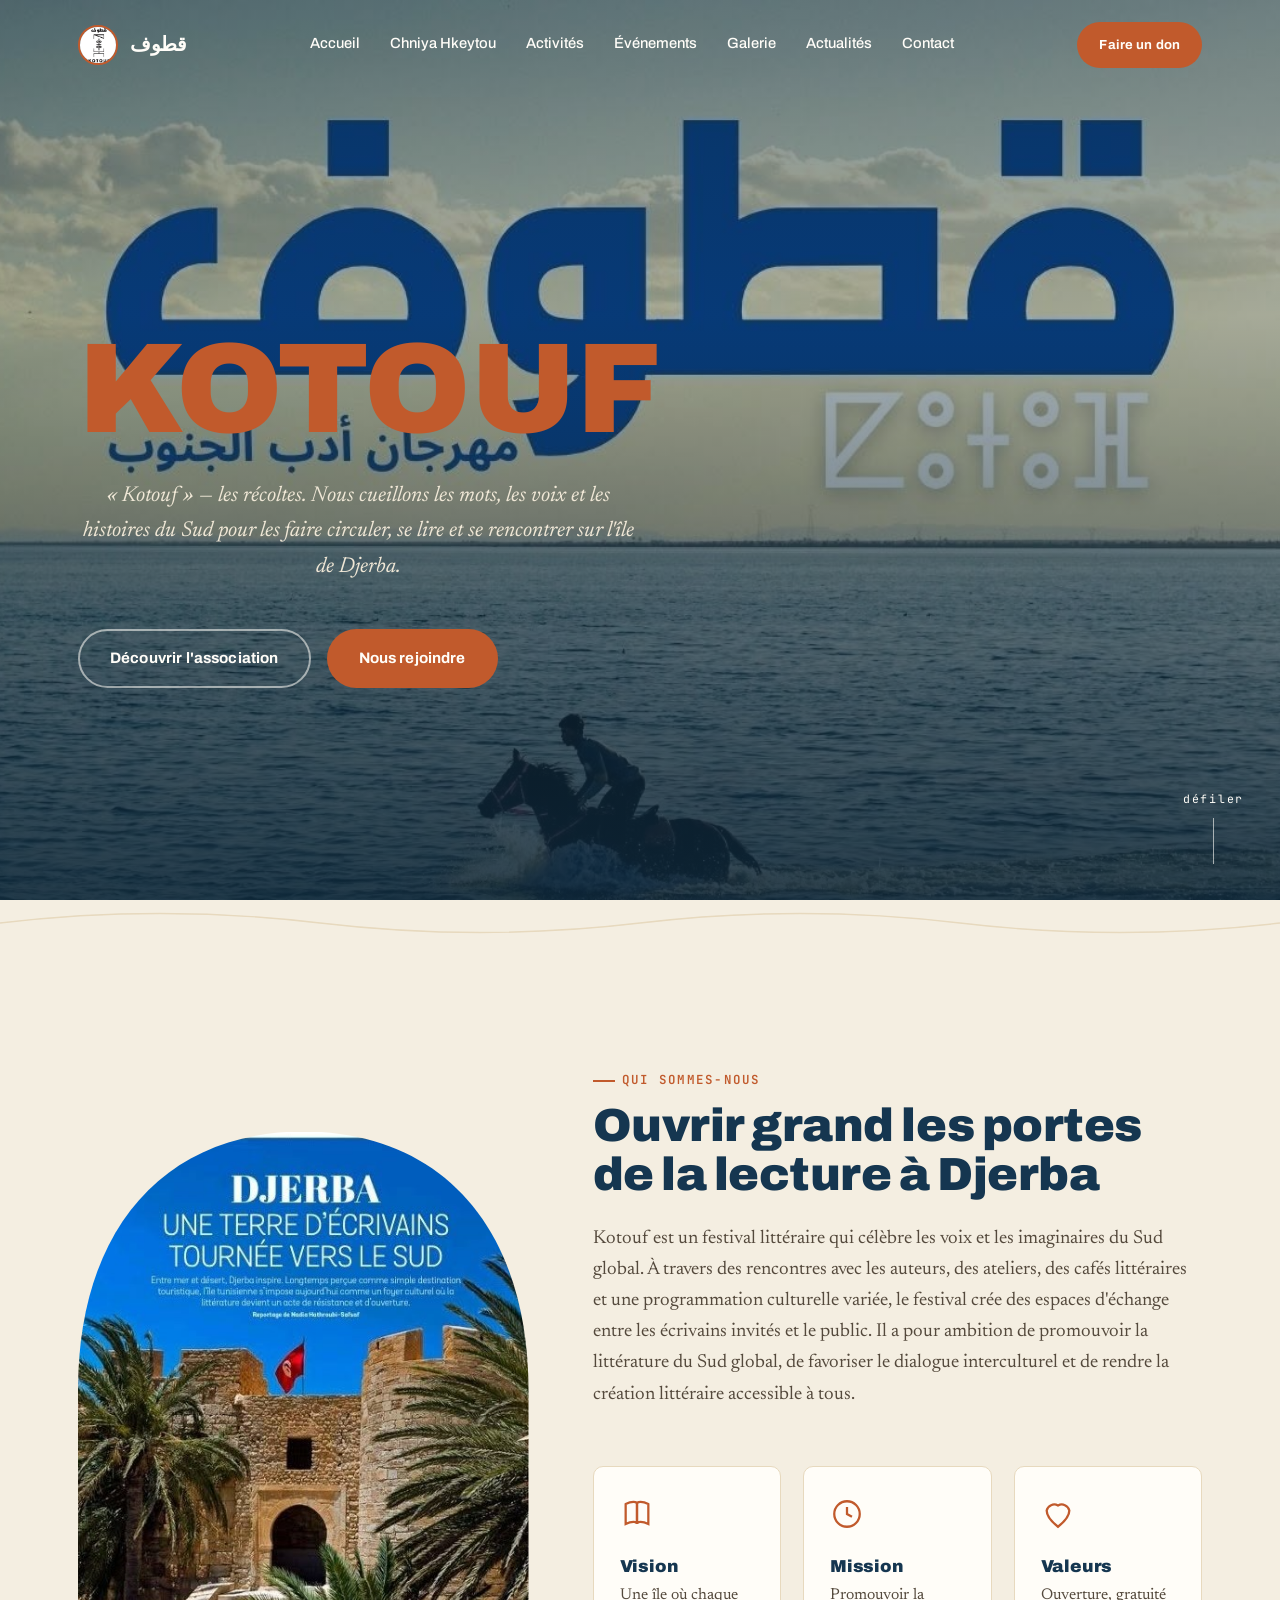
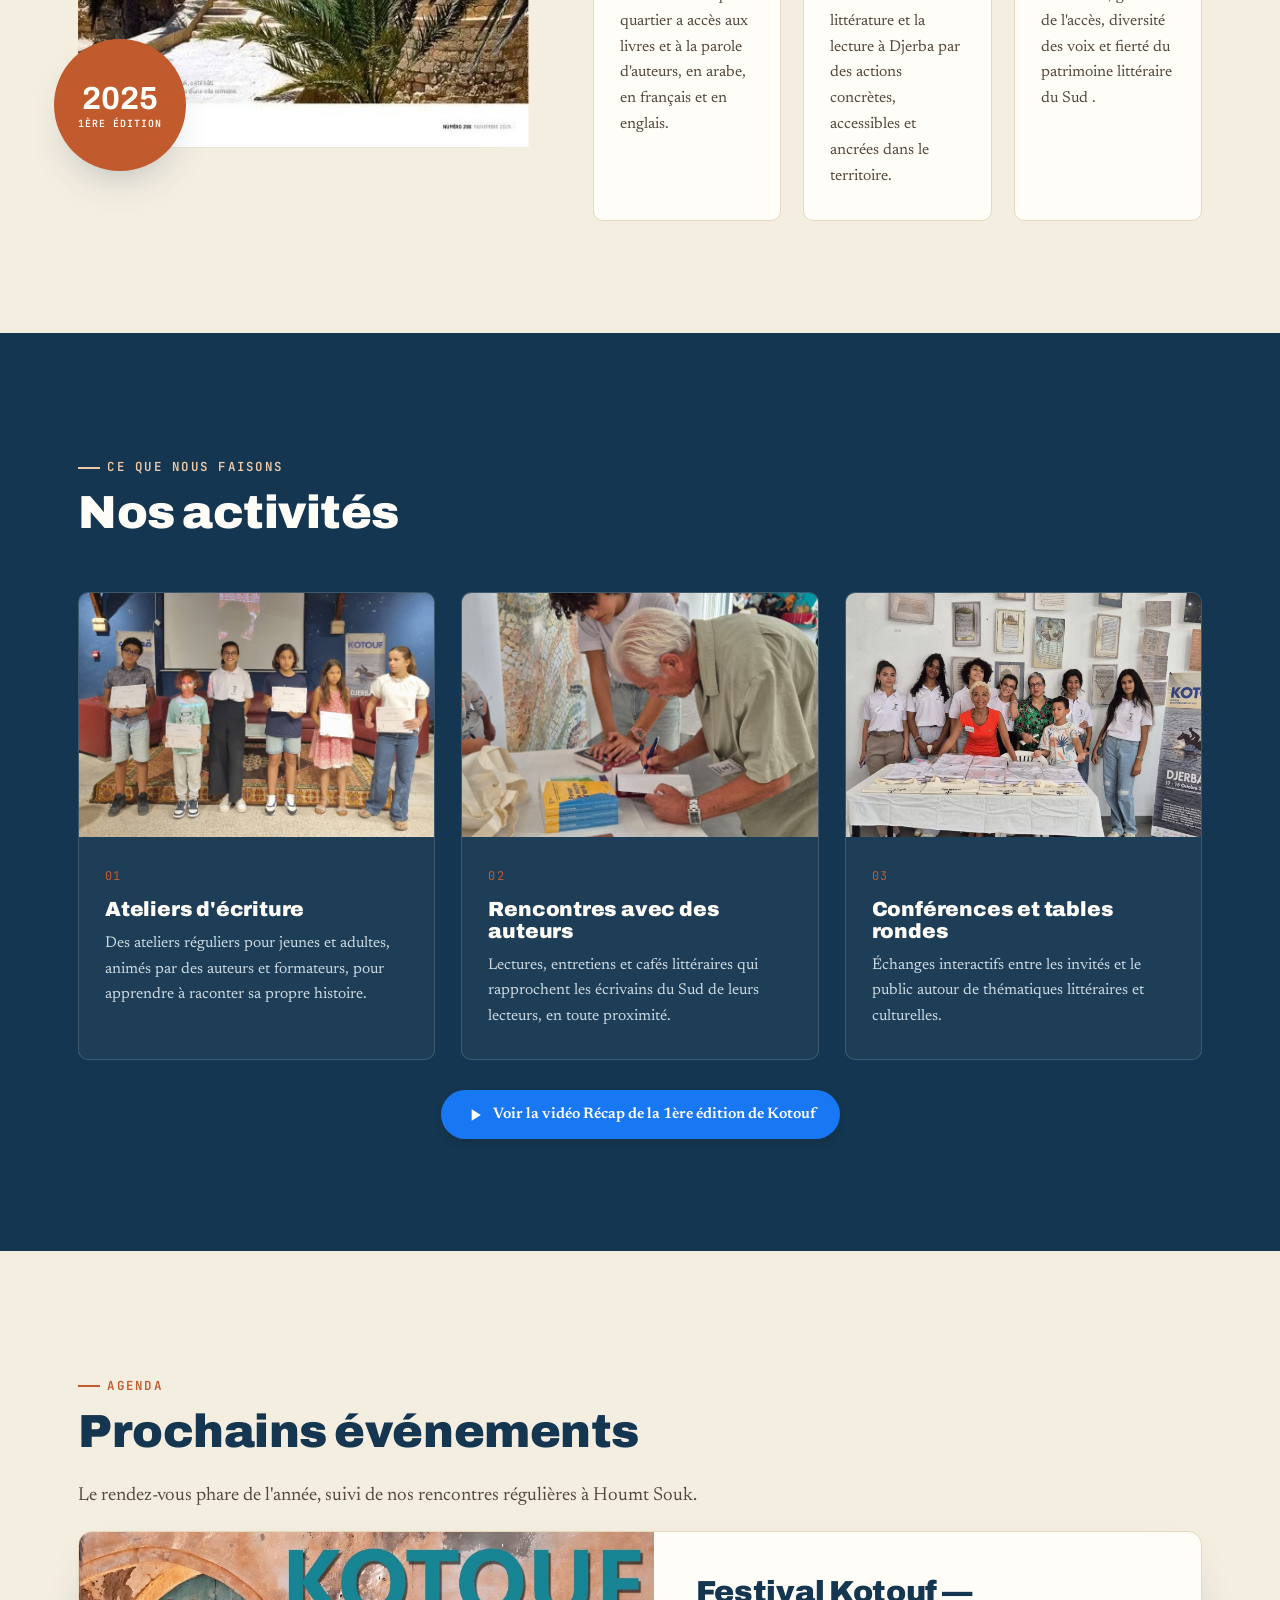
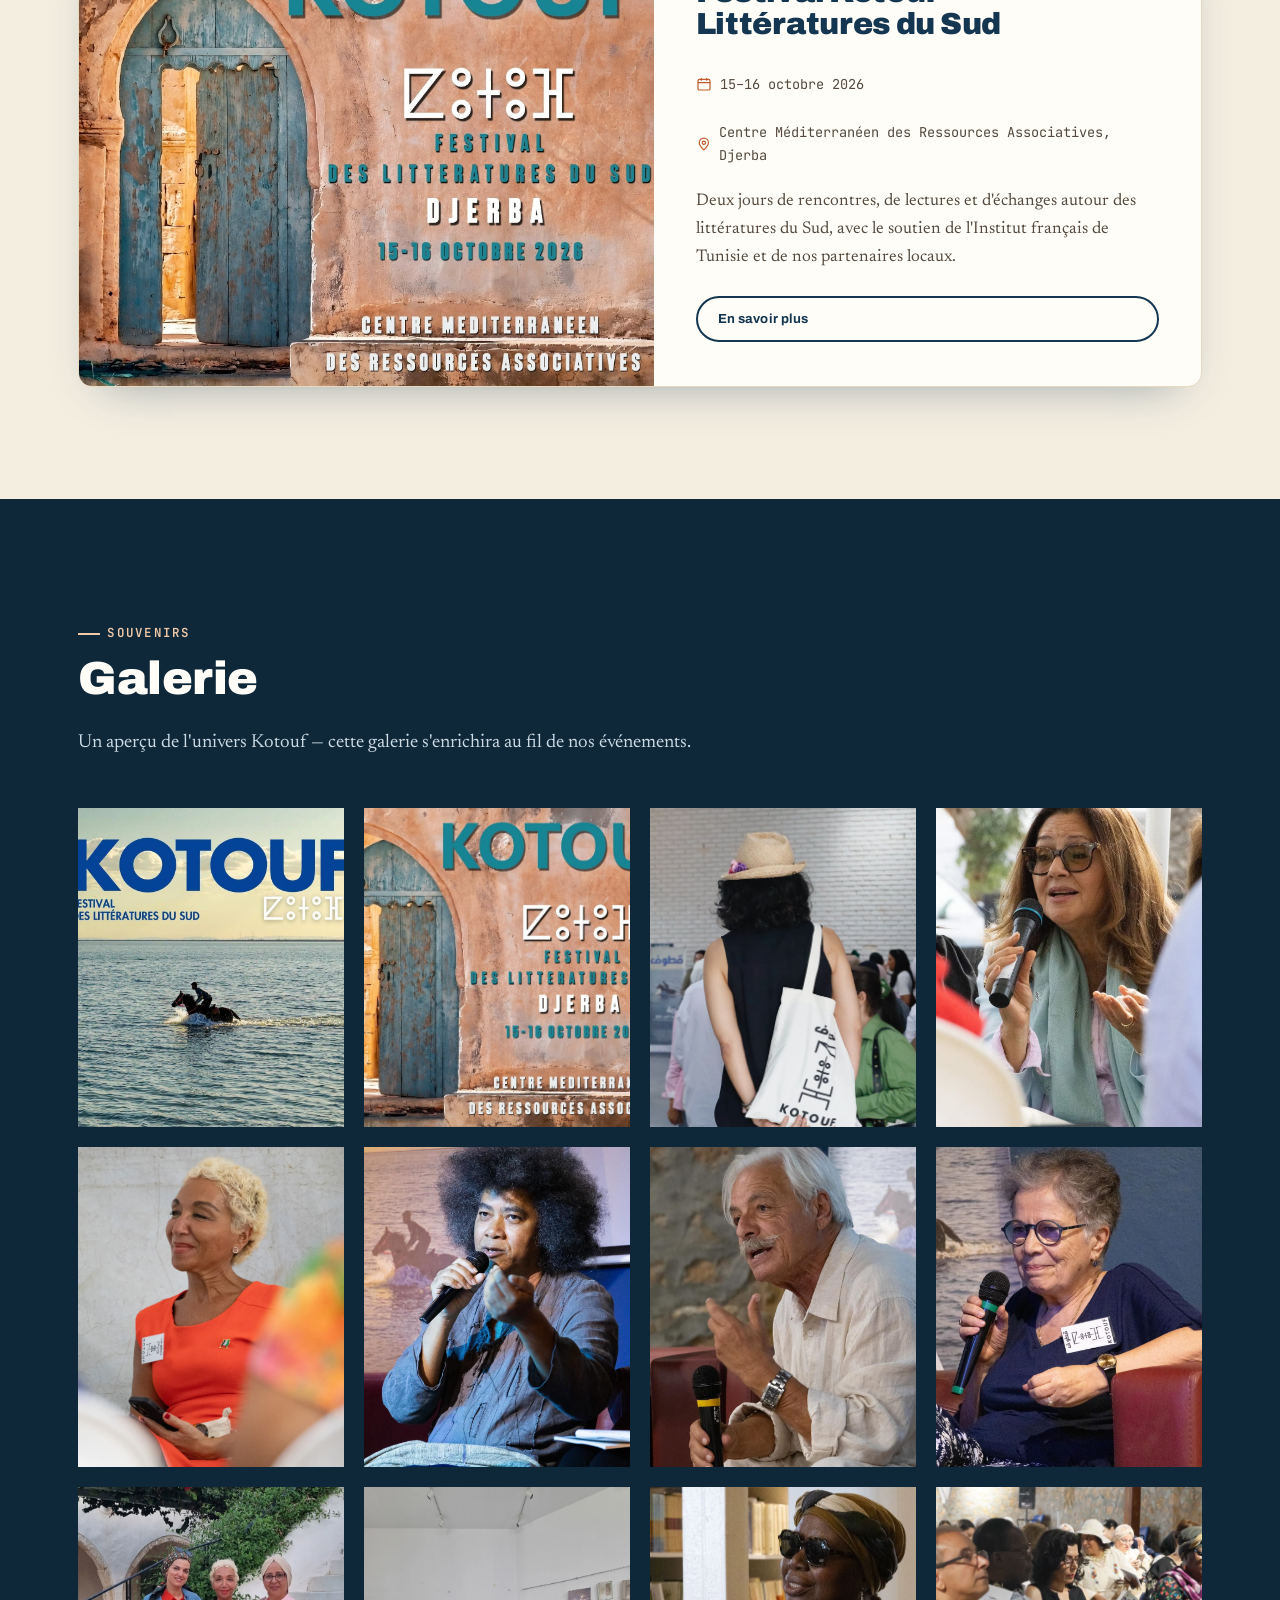
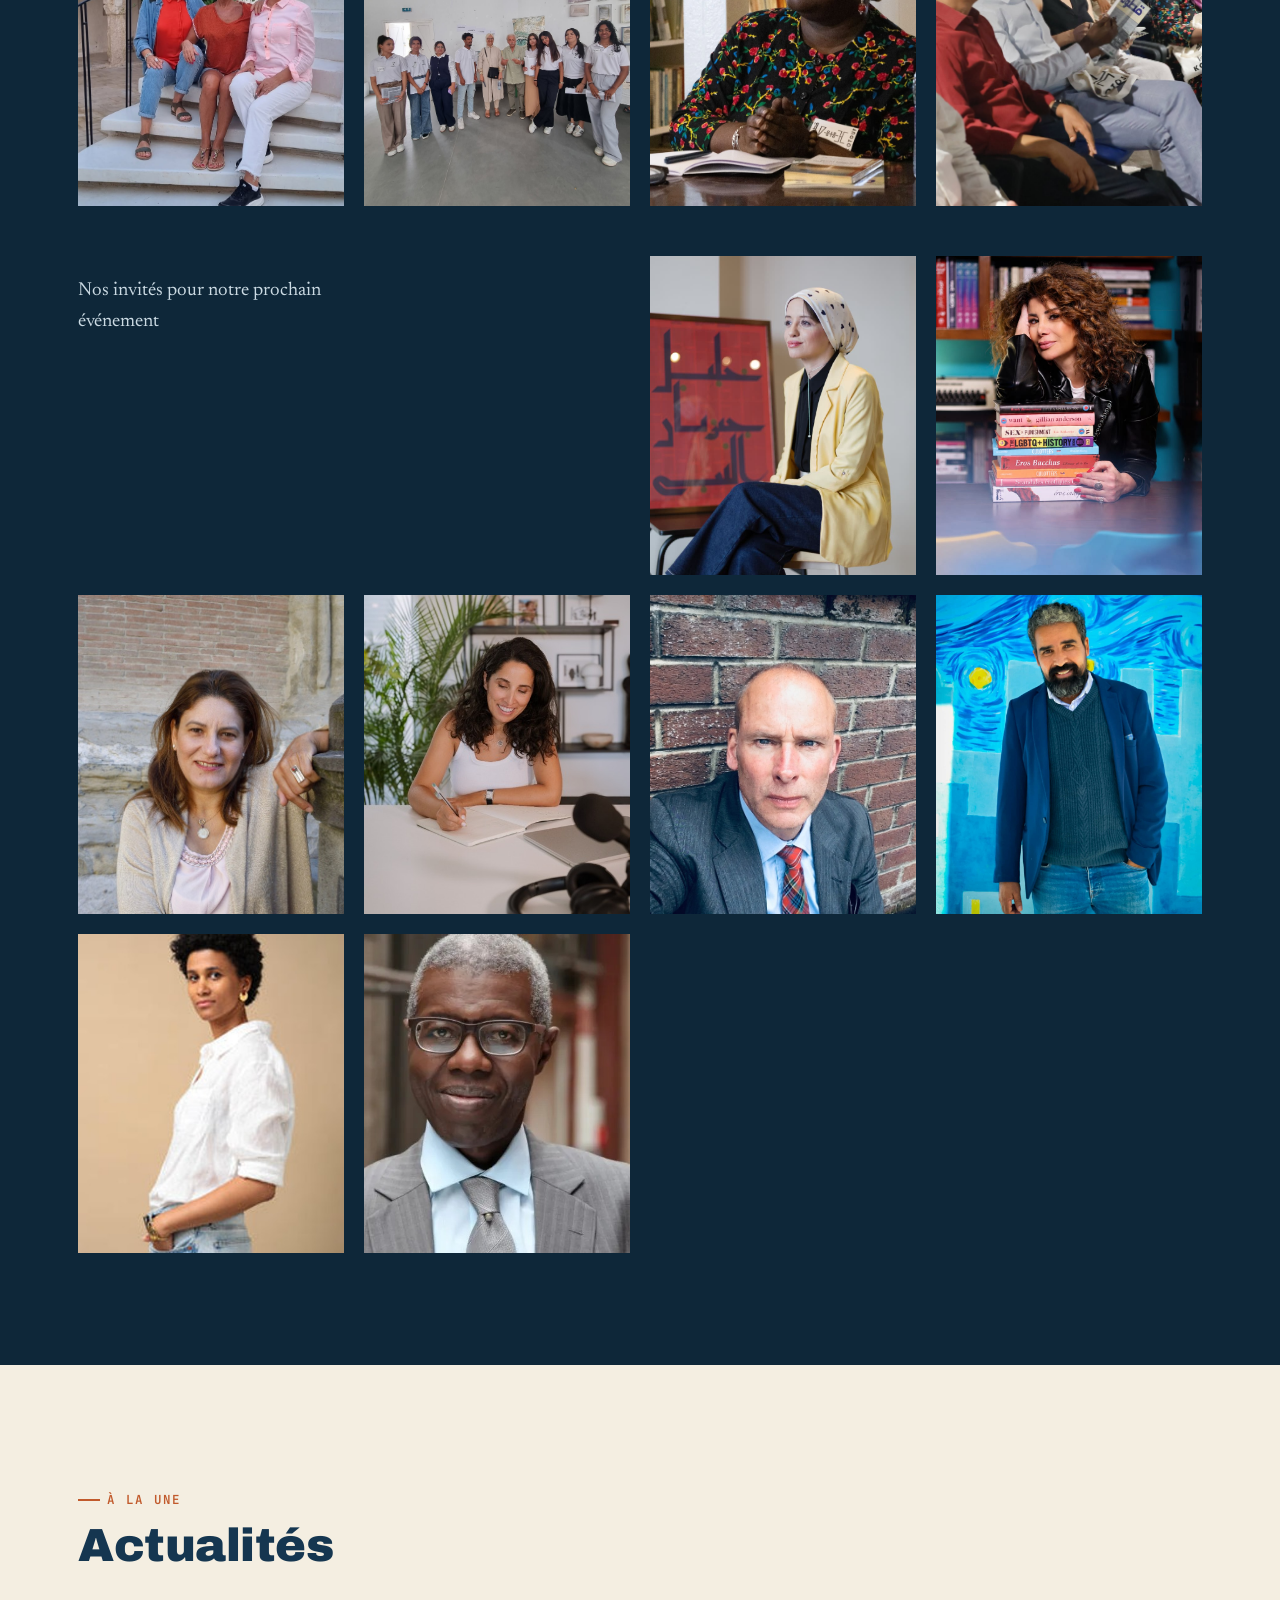
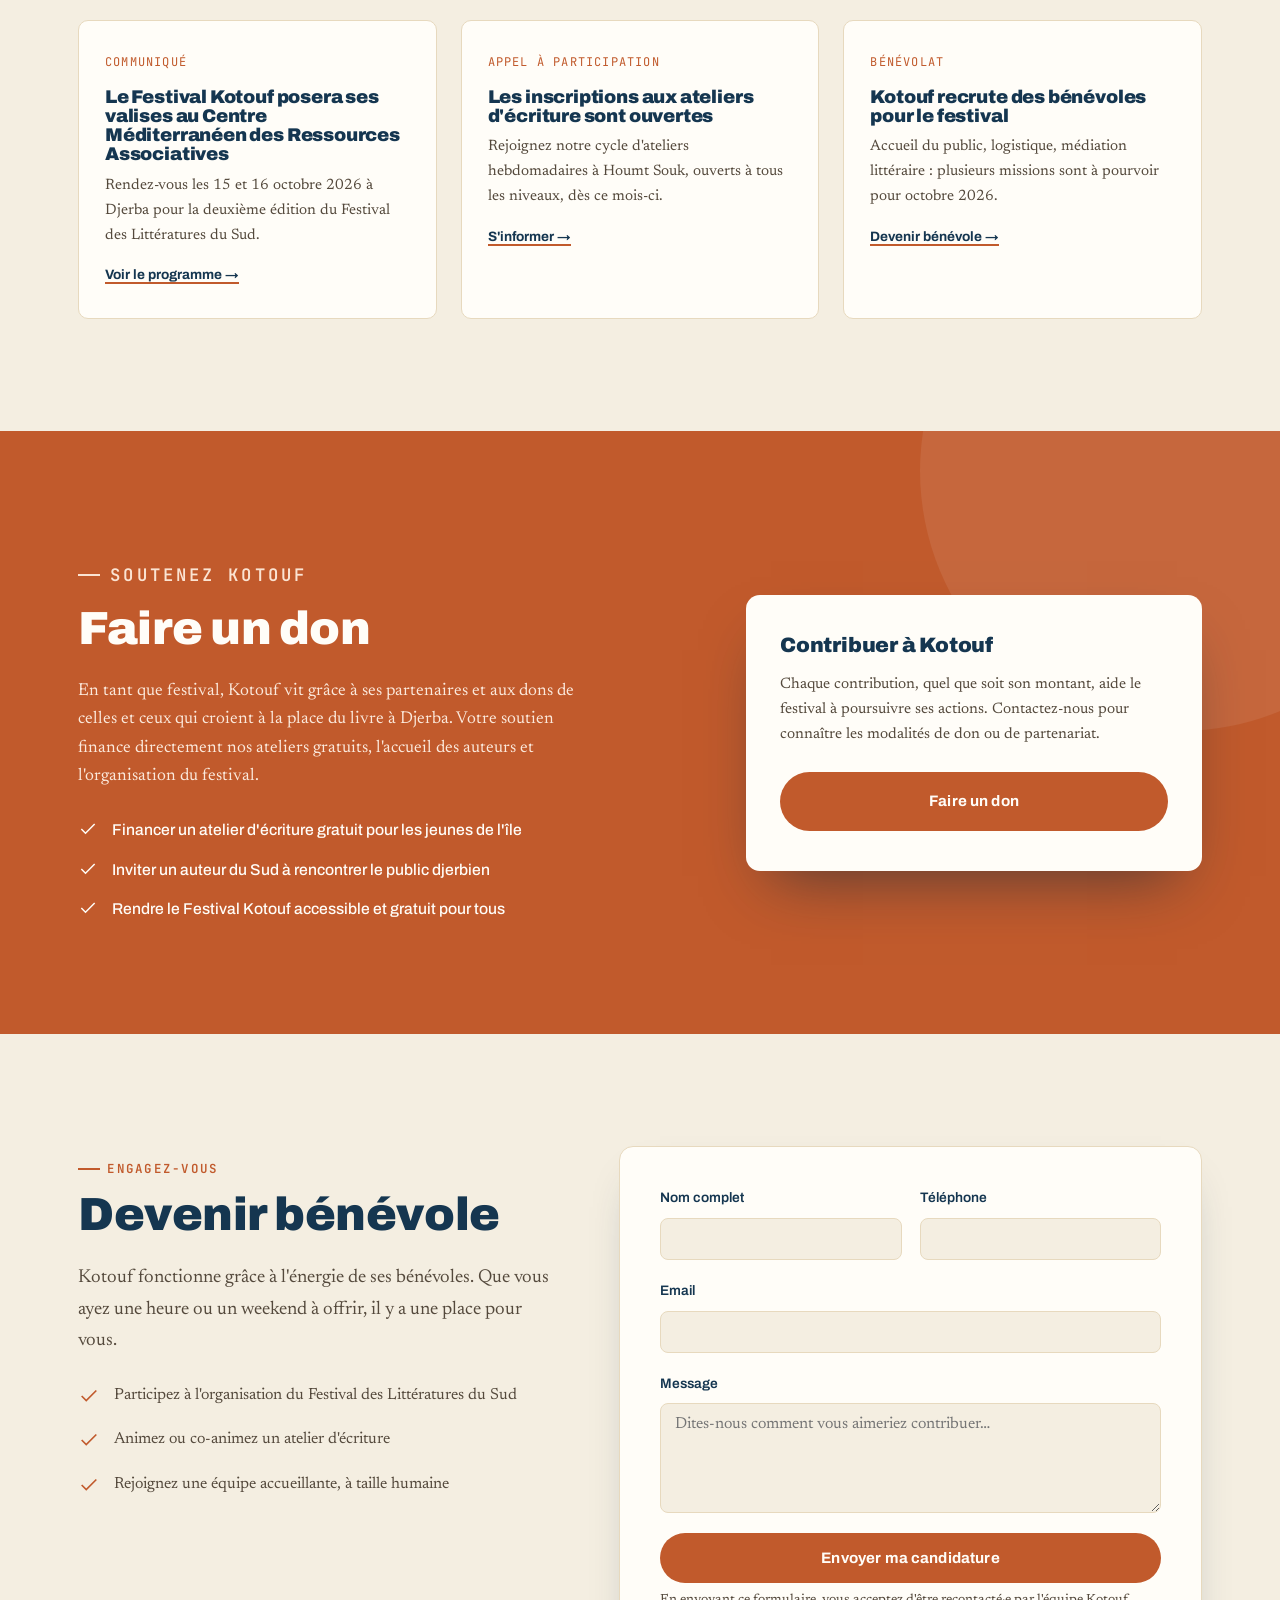
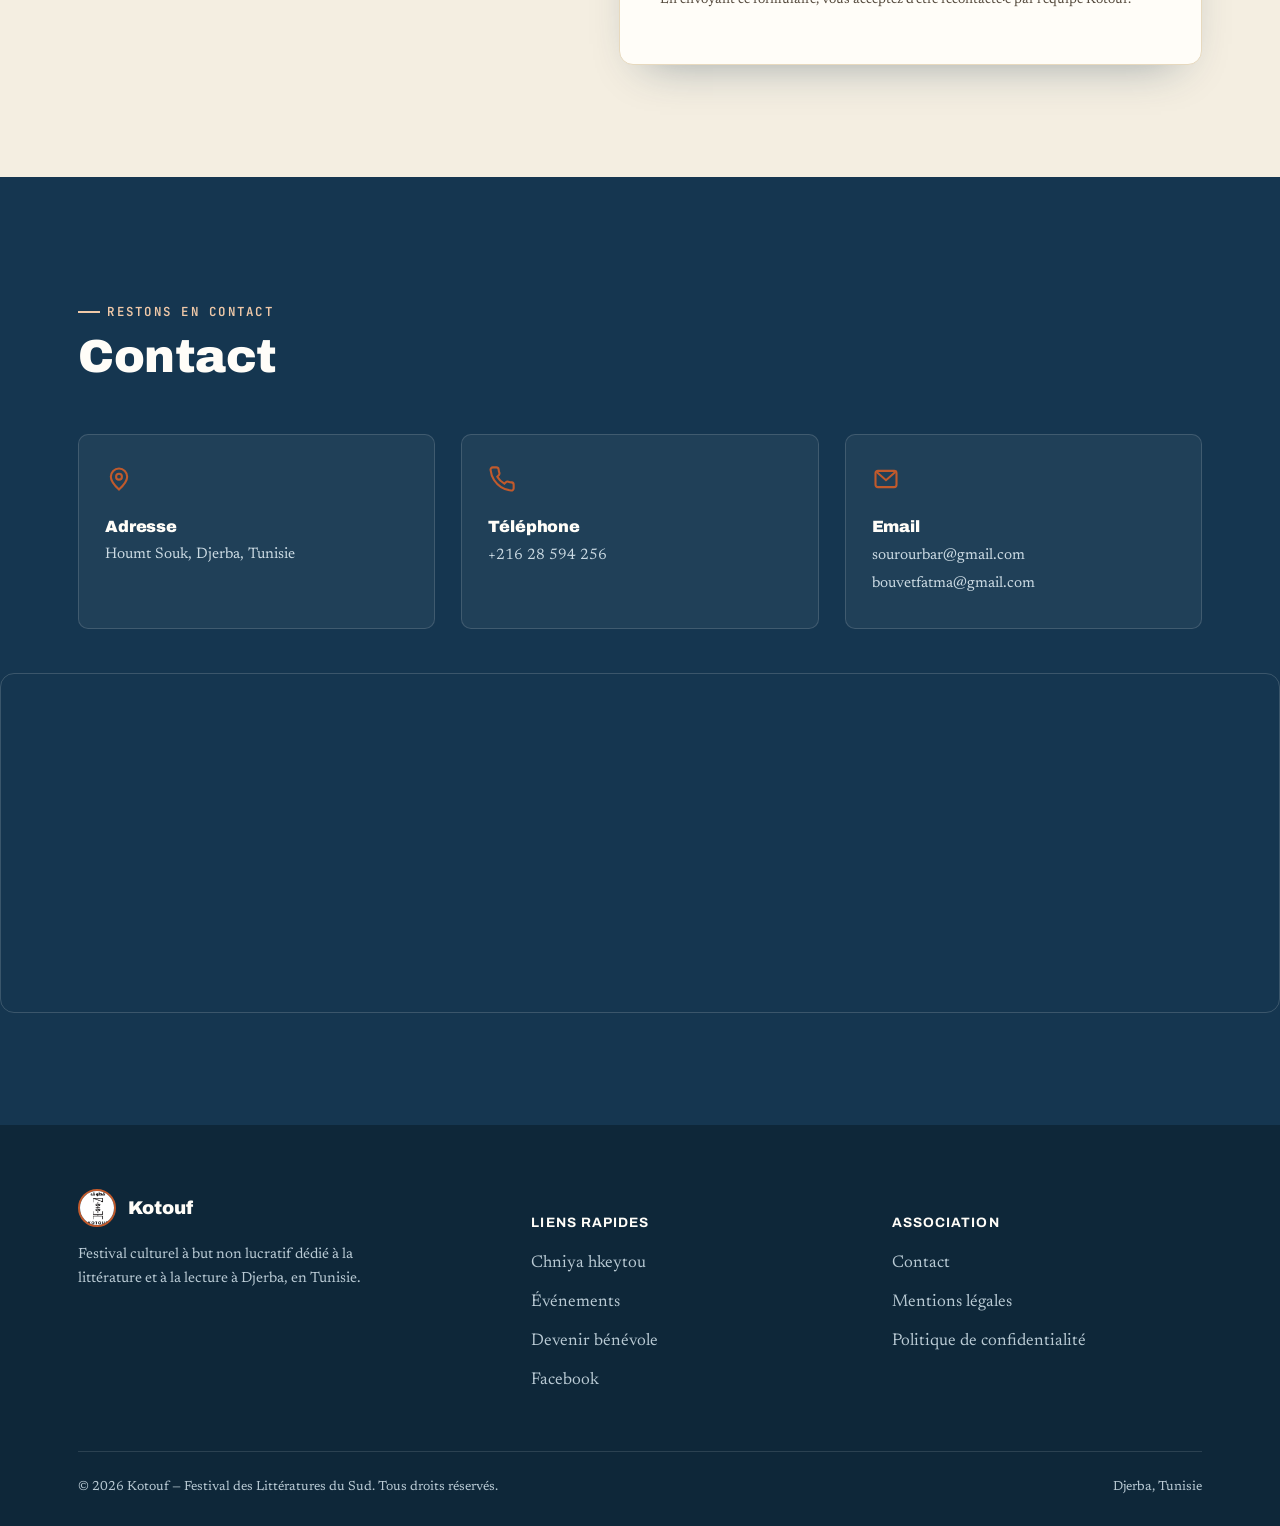
==== commit e68e286c: "Update index.html" ====
--- a/index.html
+++ b/index.html
@@ -1691,6 +1691,8 @@
                 alt="Les fondatrices de Kotouf réunies dans un patio djerbien"
               />             
             </div>
+          </div>
+          <div class="gal-grid">
             <p class="lead-text reveal reveal-1">
             Nos invités pour notre prochain événement 
            </p><br>
@@ -2021,7 +2023,7 @@
               <span>Kotouf</span>
             </div>
             <p>
-              Festival culturelle à but non lucratif dédiée à la littérature
+              Festival culturel à but non lucratif dédié à la littérature
               et à la lecture à Djerba, en Tunisie.
             </p>
           </div>
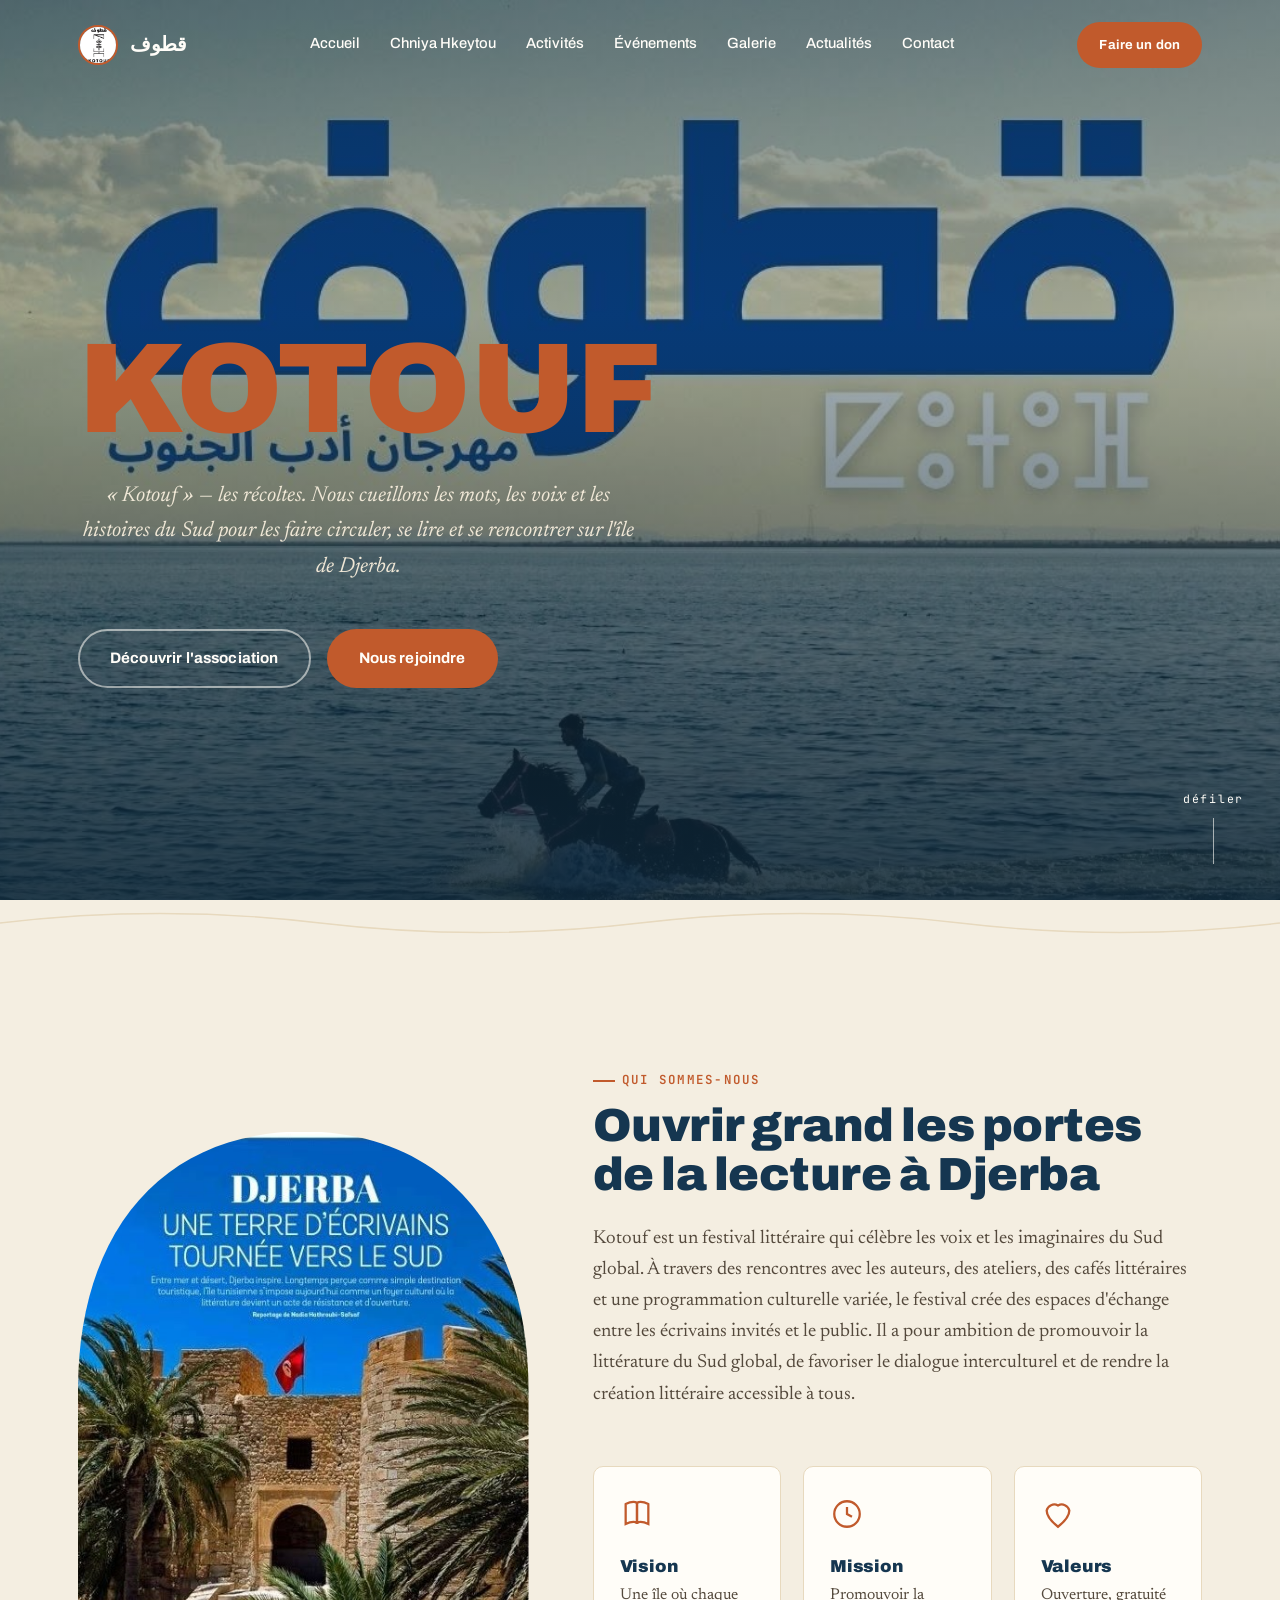
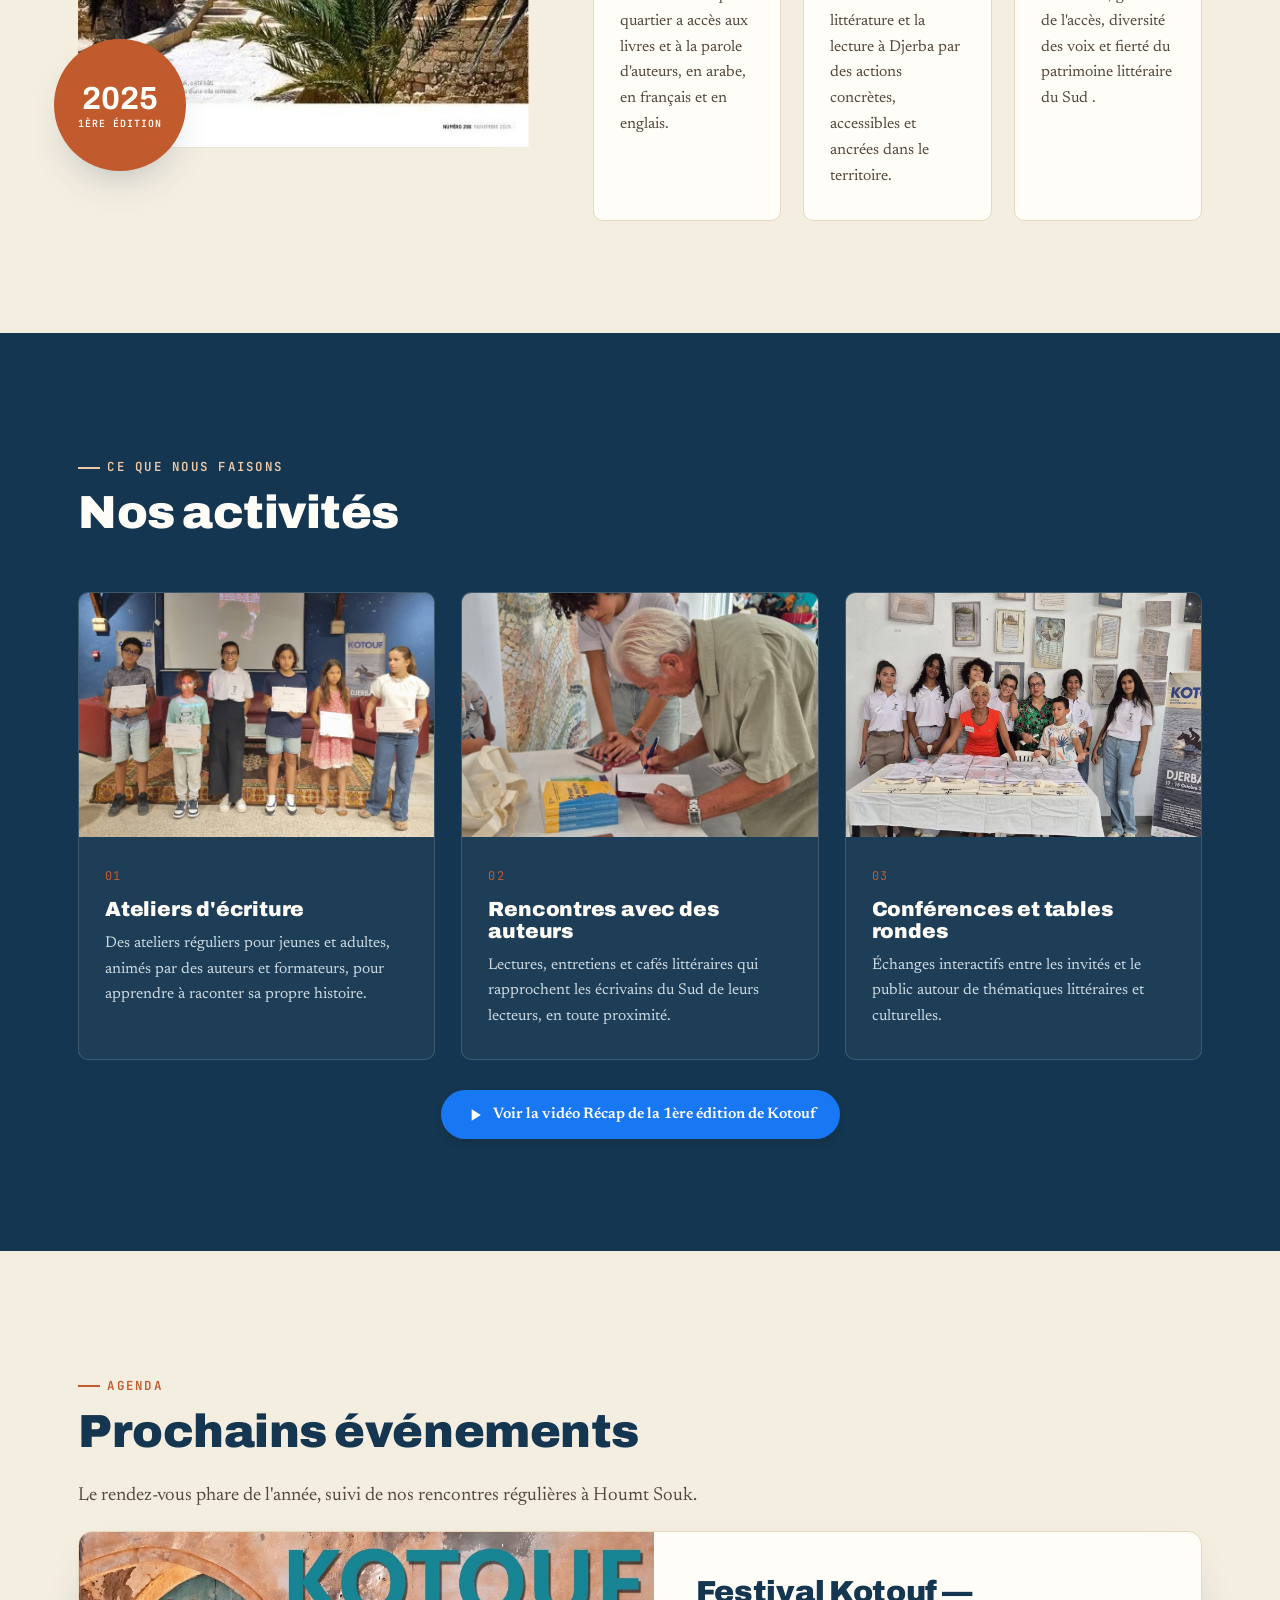
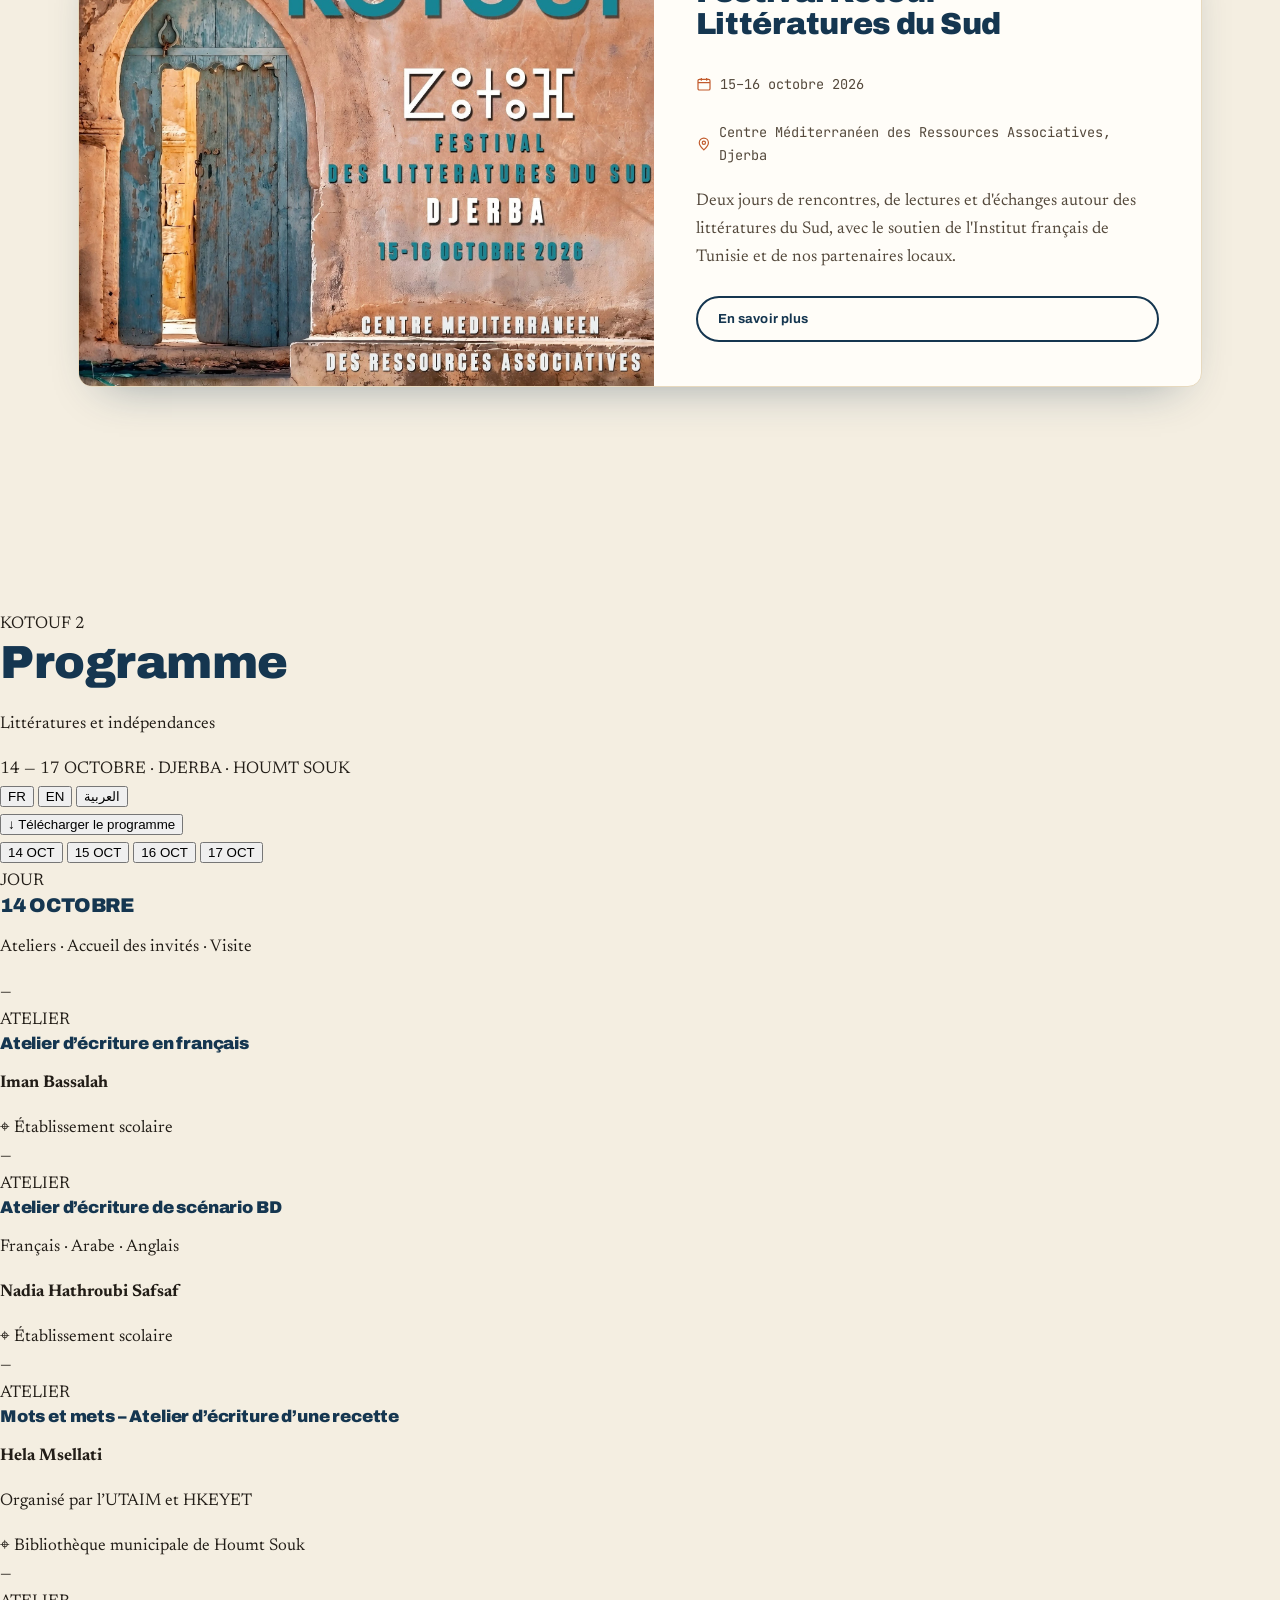
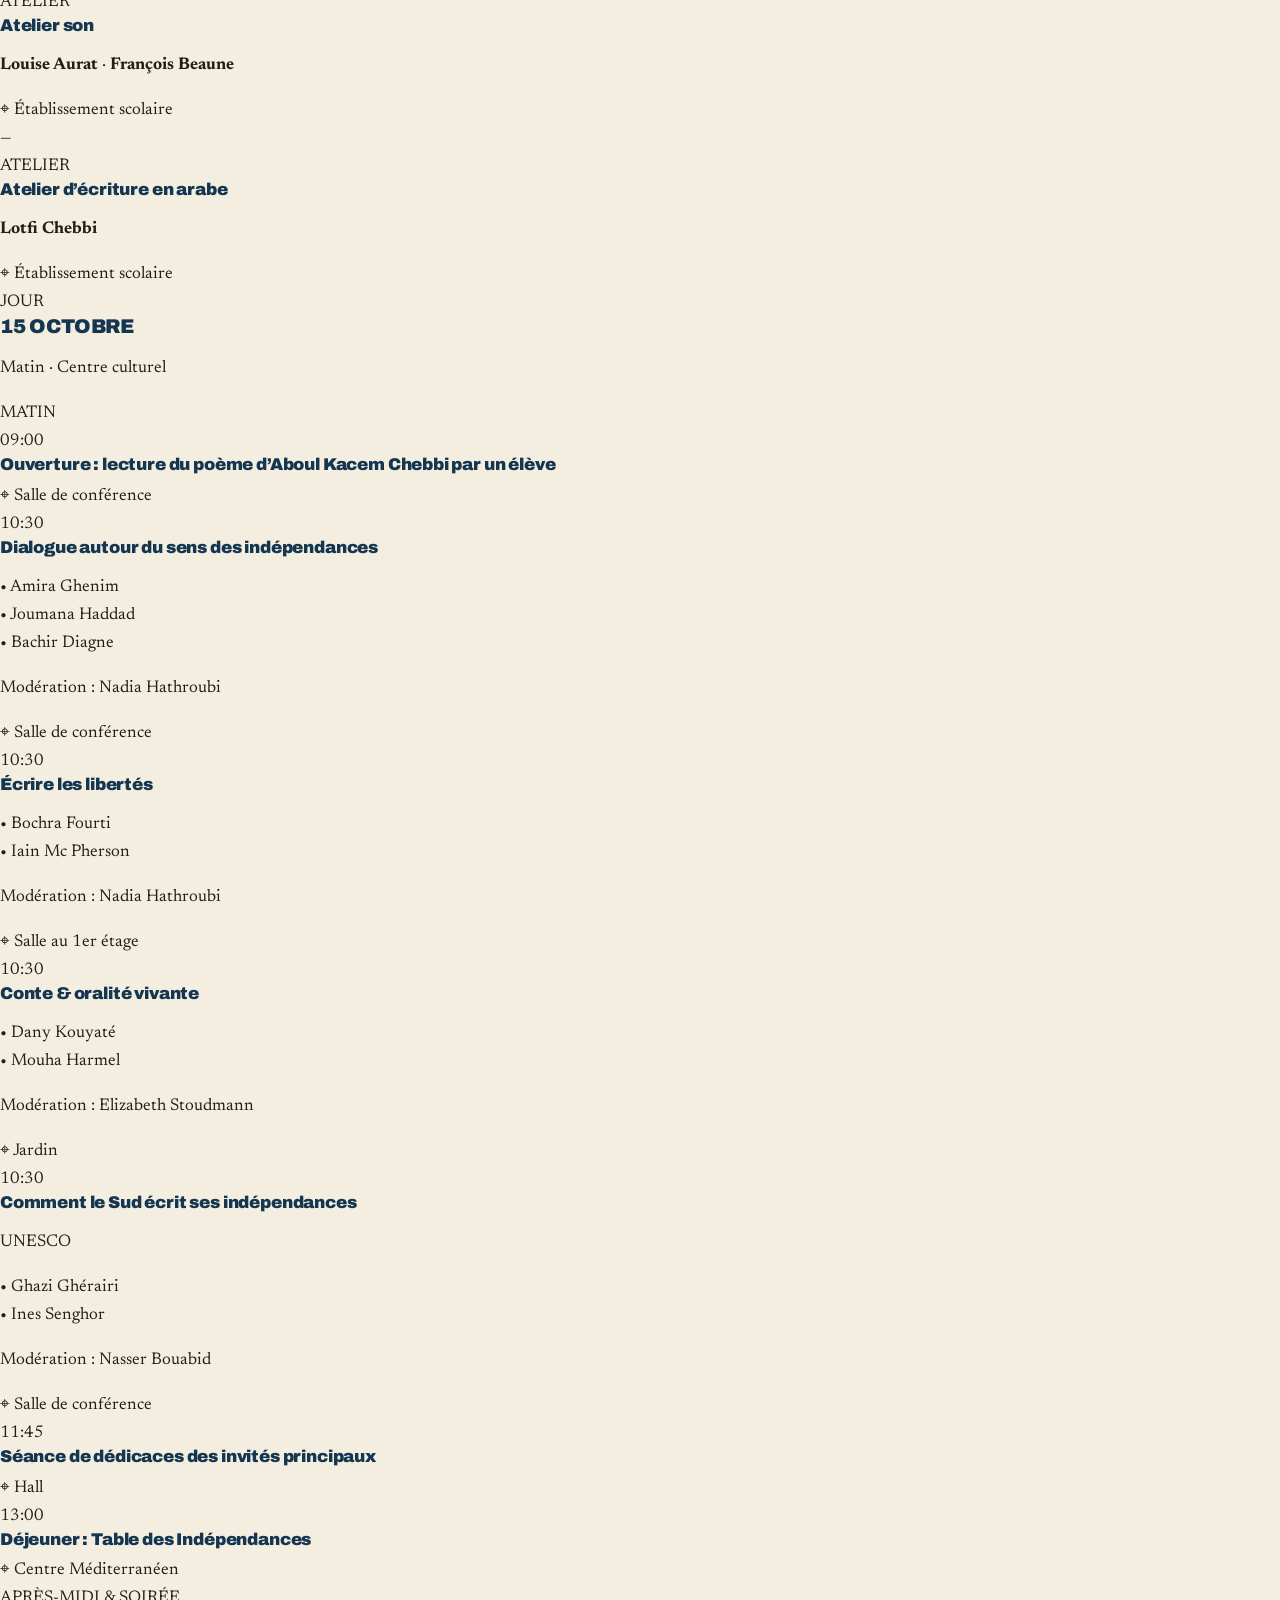
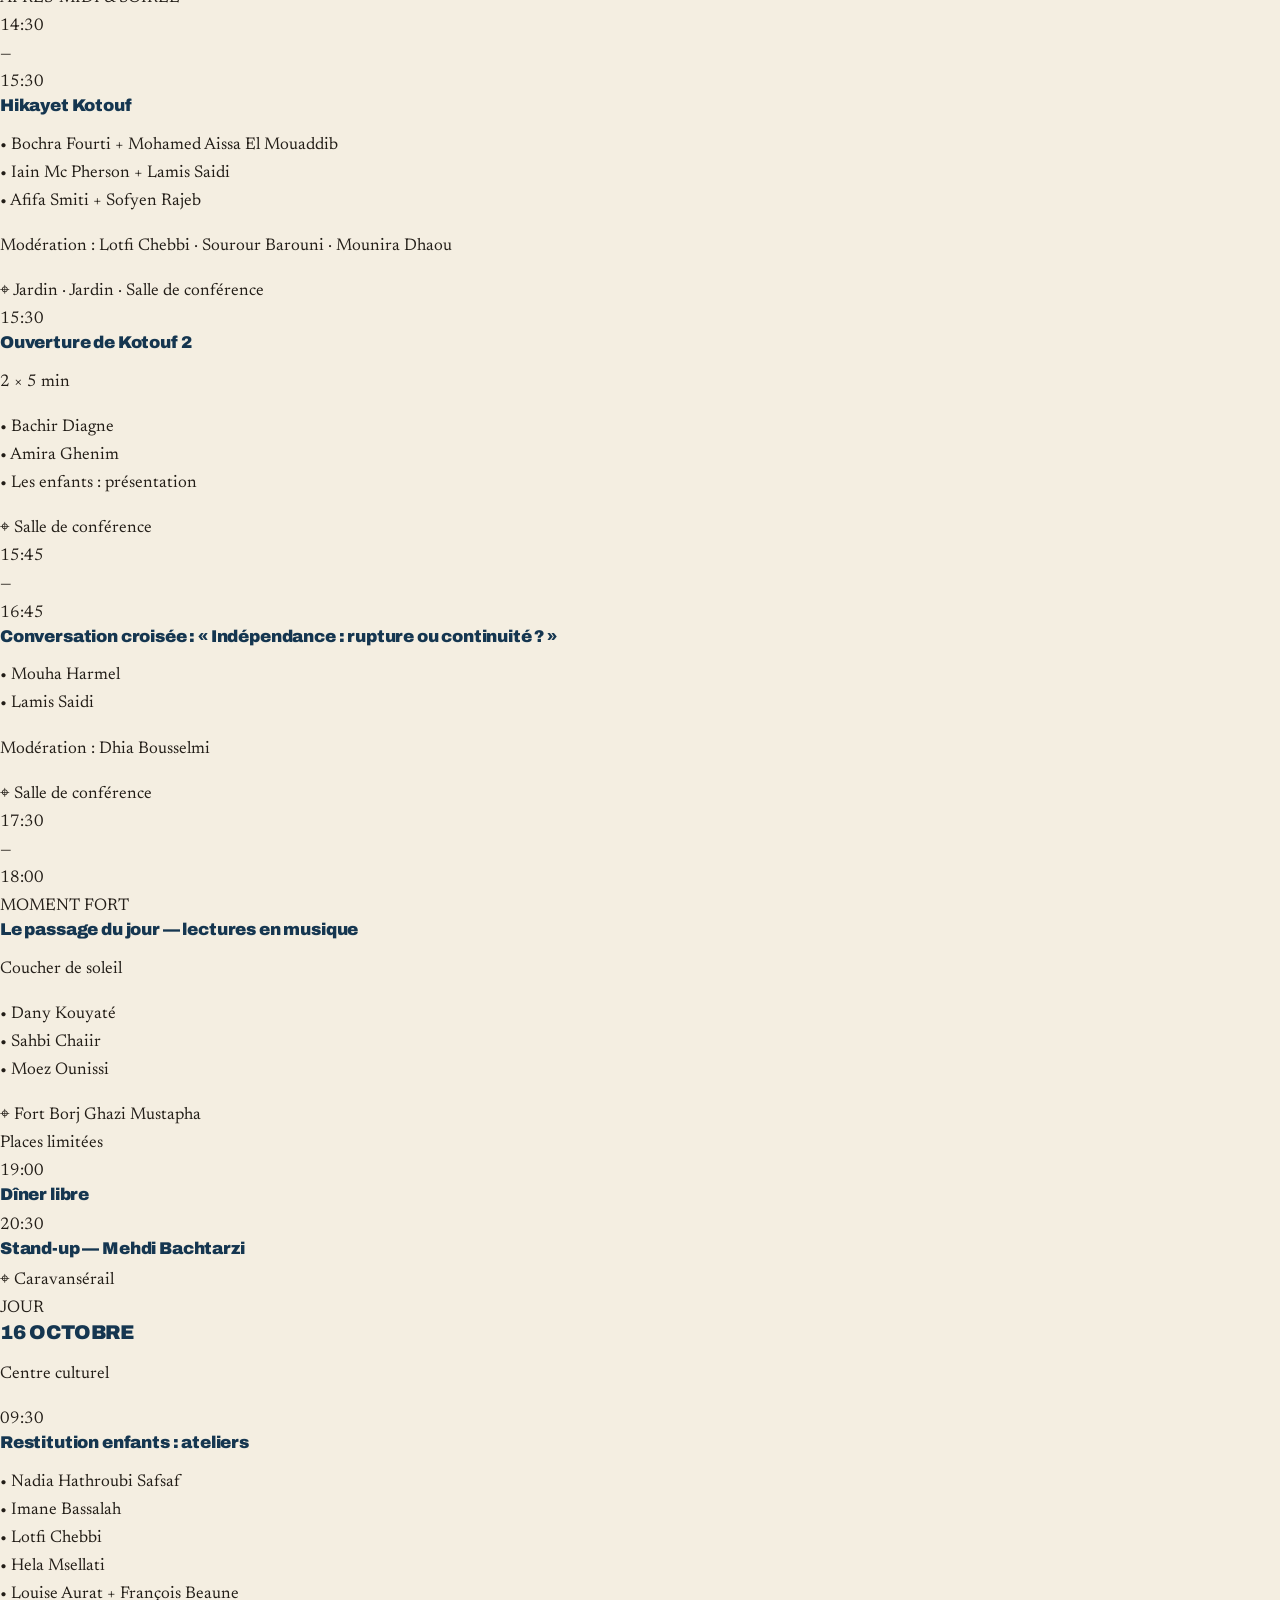
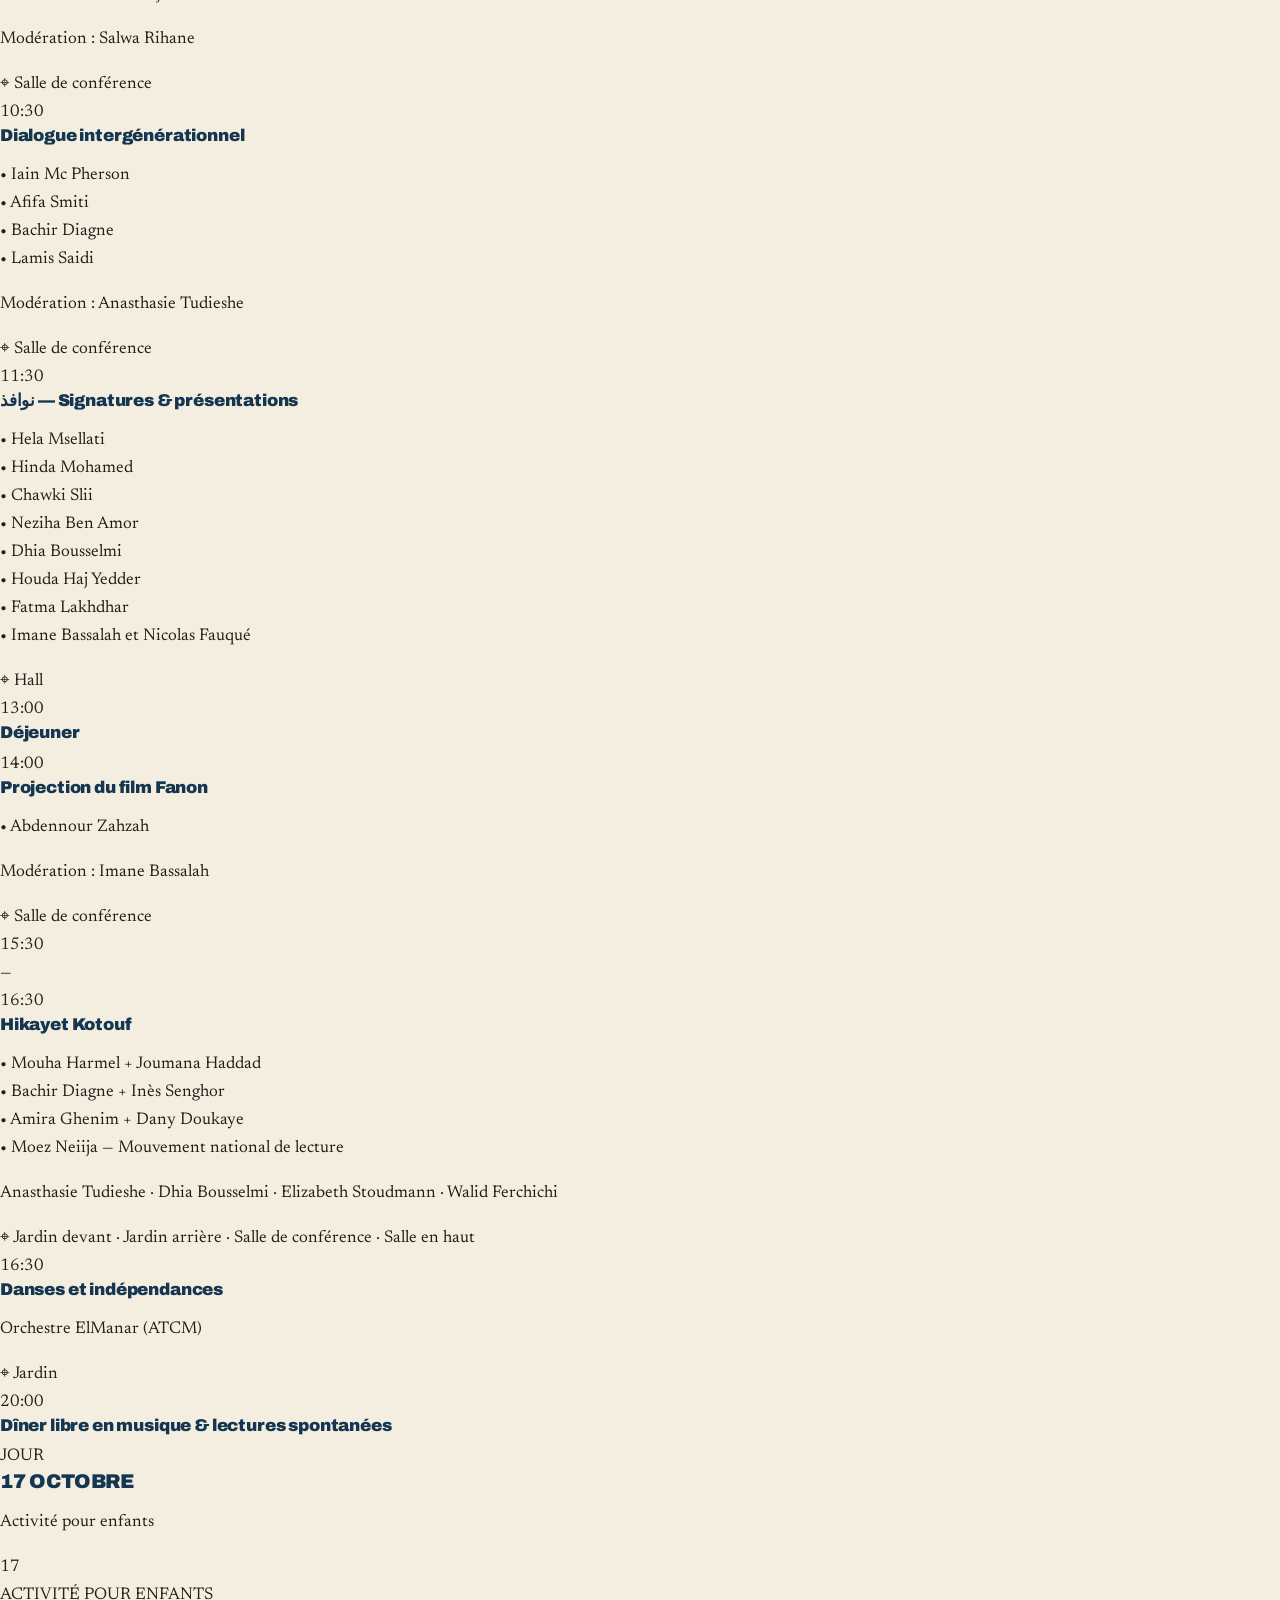
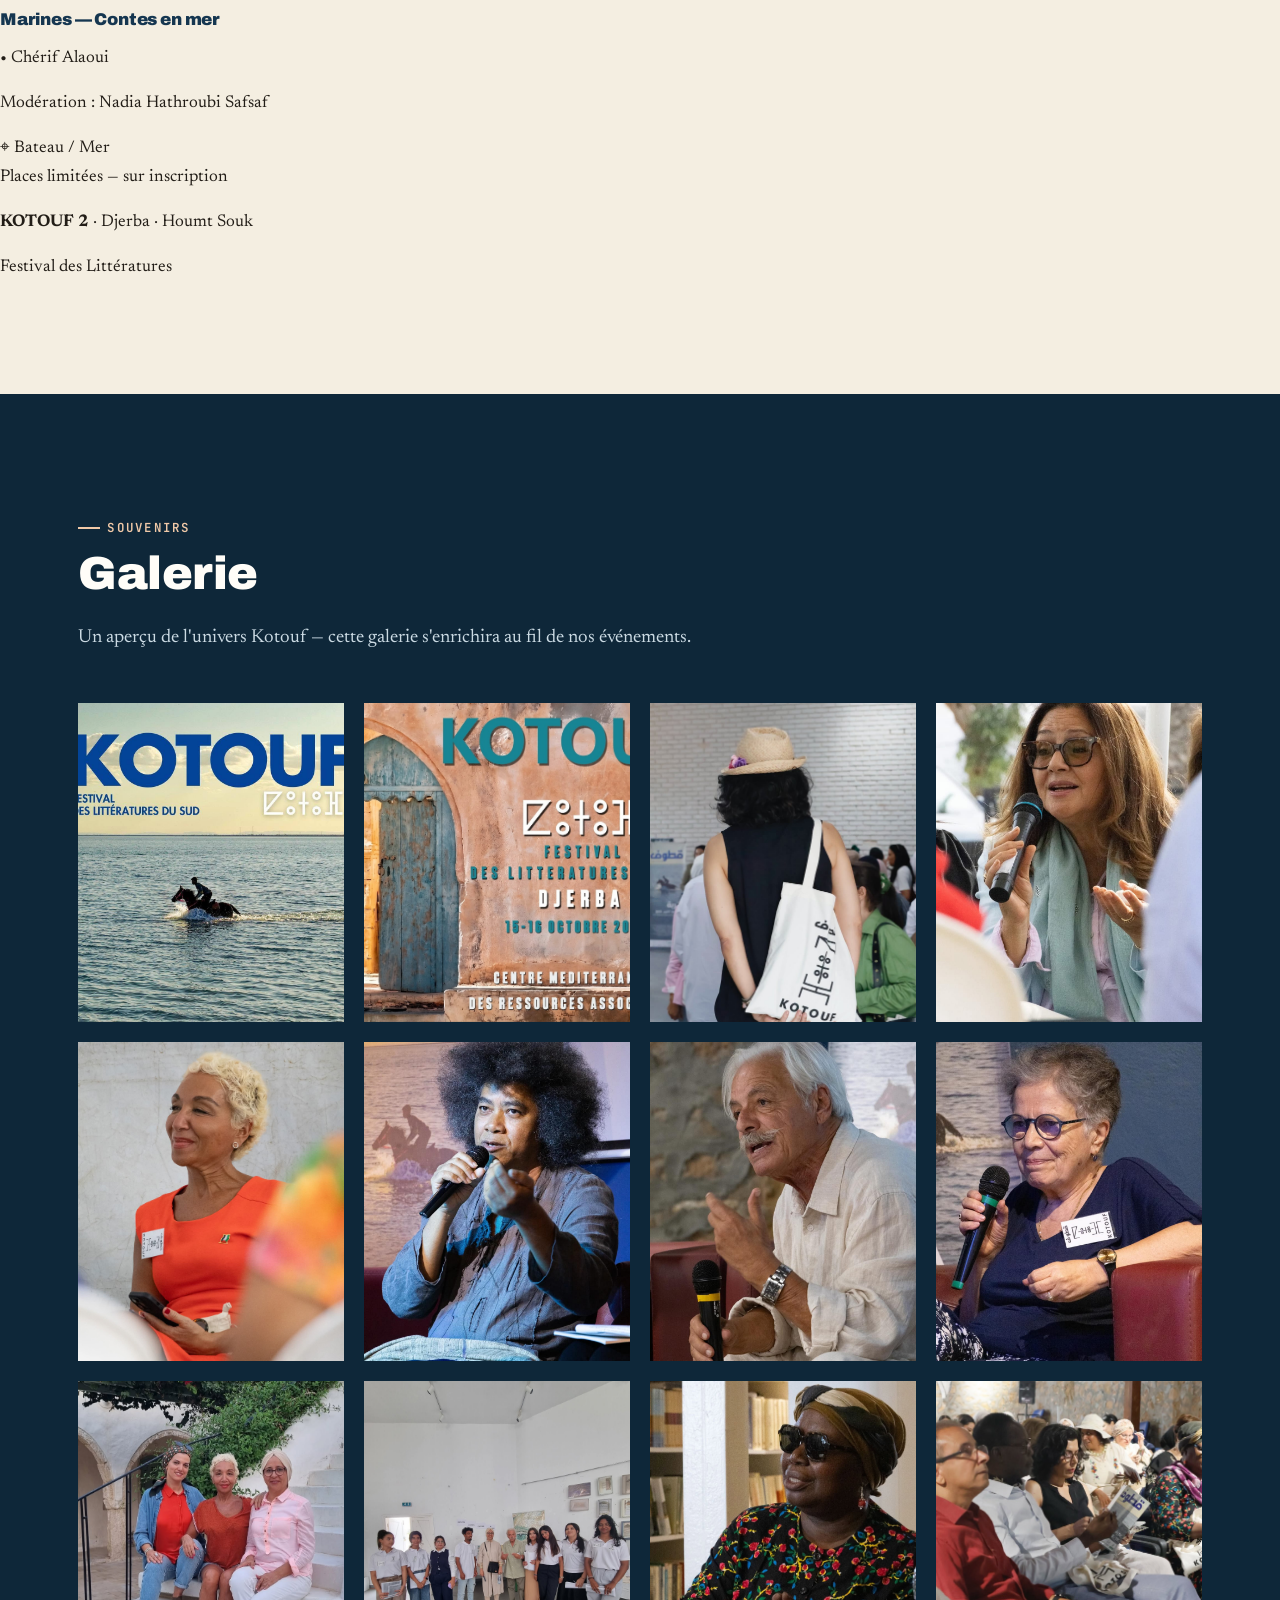
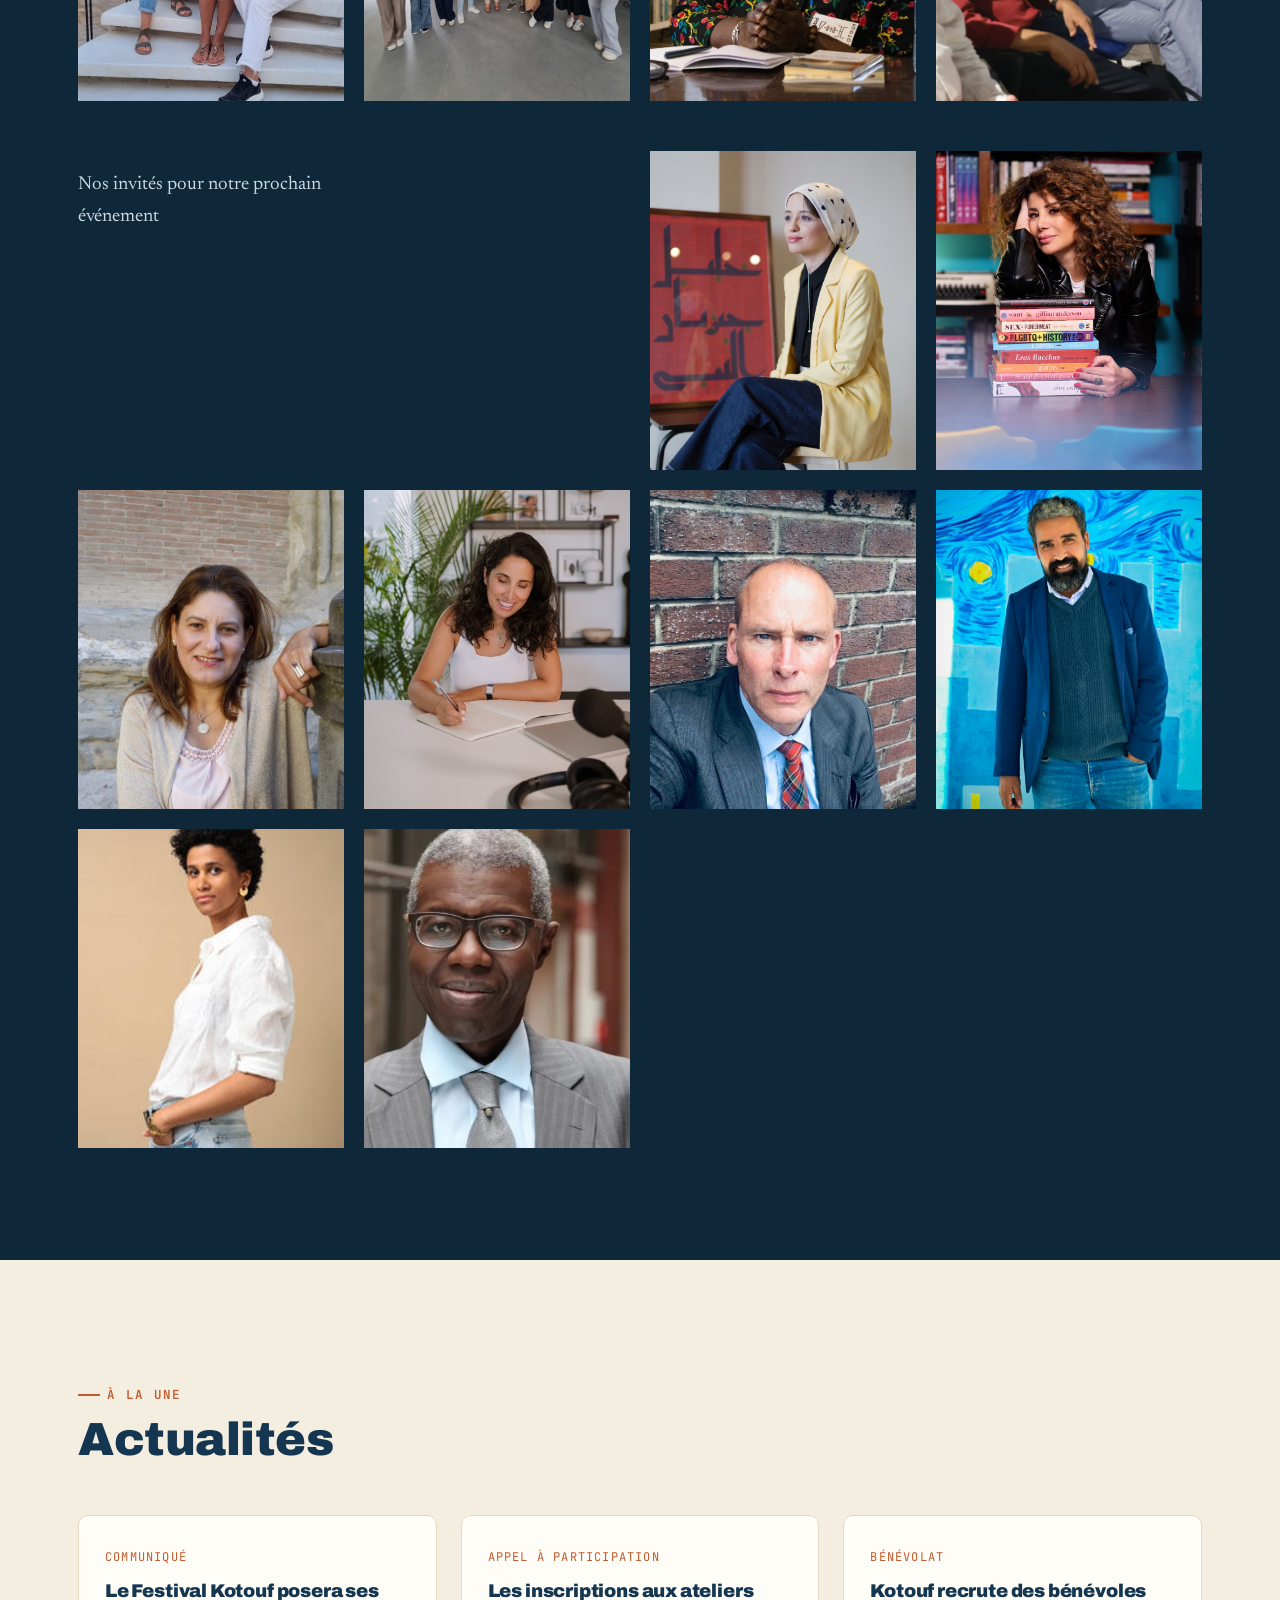
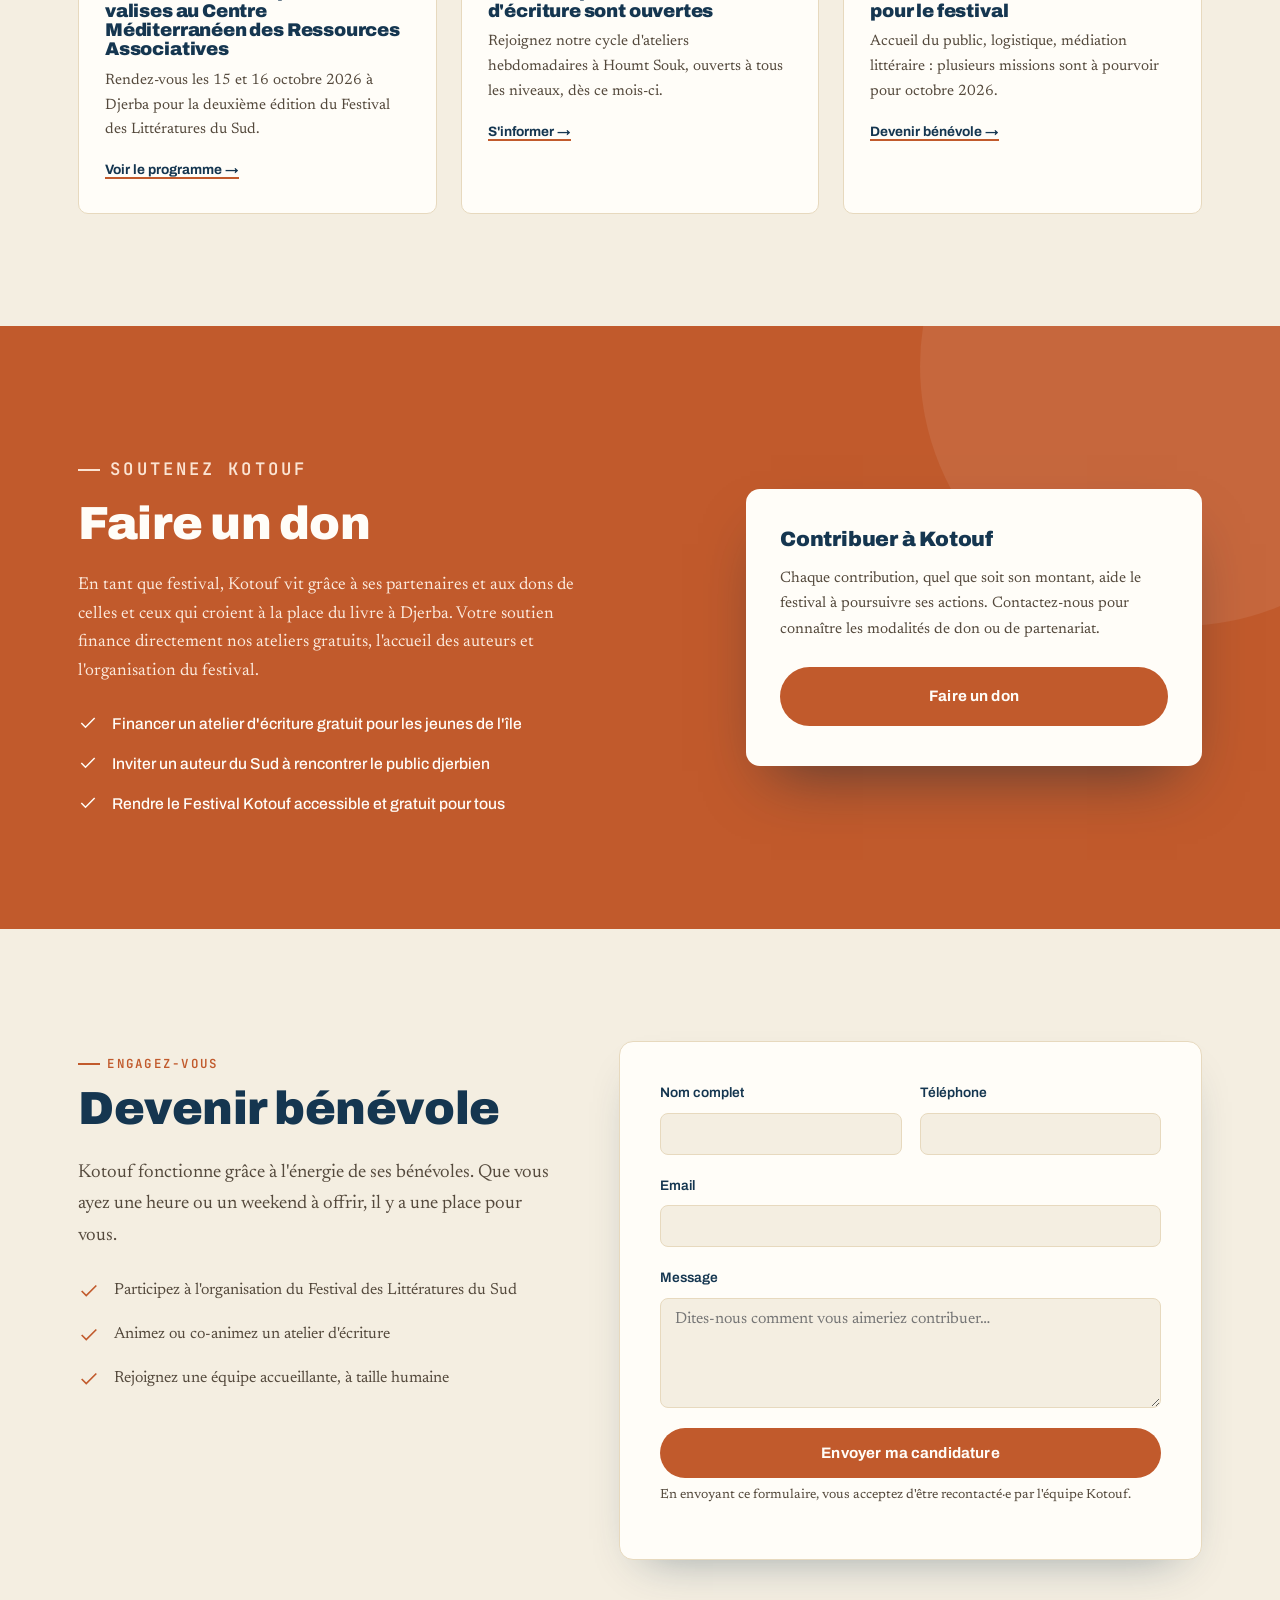
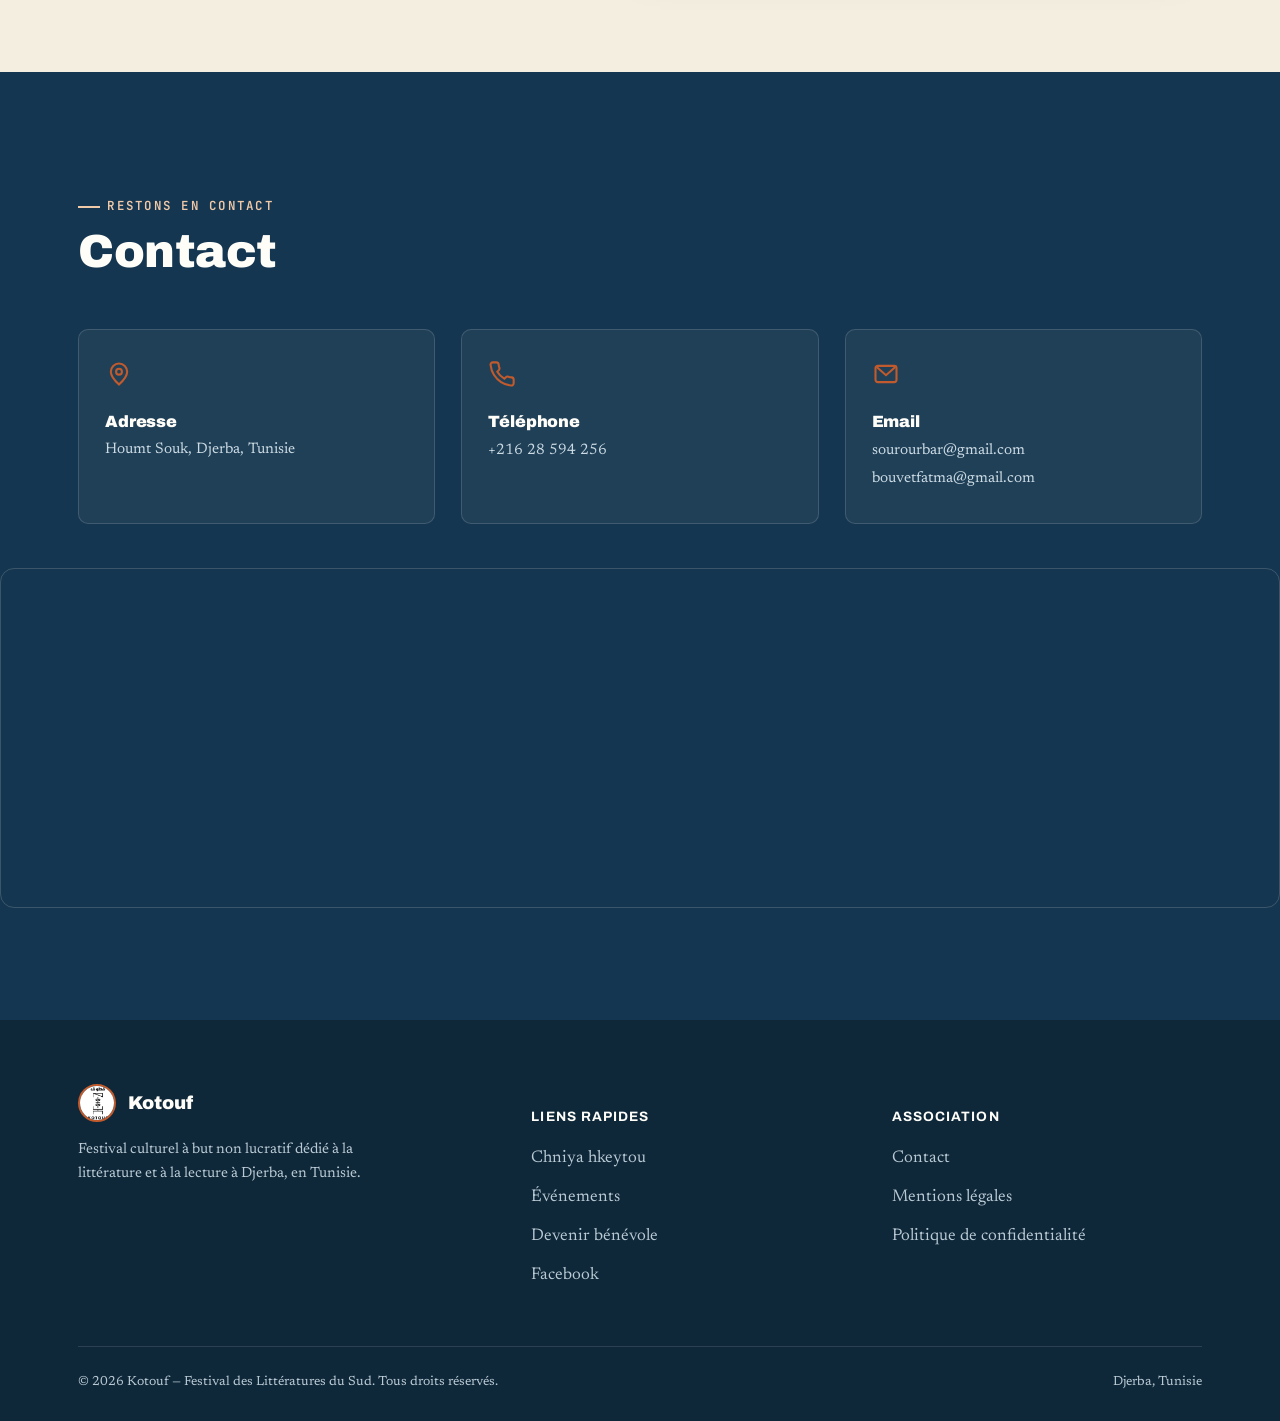
==== commit 29205791: "Update index.html" ====
--- a/index.html
+++ b/index.html
@@ -1597,7 +1597,1111 @@
           
         </div>
       </section>
-
+<section id="kotouf-programme" class="kotouf-program">
+
+          <!-- HEADER -->
+          <div class="program-header">
+
+              <span class="program-eyebrow">KOTOUF 2</span>
+
+              <h2 data-i18n="programTitle">
+                  Programme
+              </h2>
+
+              <p class="program-subtitle" data-i18n="programSubtitle">
+                  Littératures et indépendances
+              </p>
+
+              <div class="program-info">
+                  <span>14 — 17 OCTOBRE</span>
+                  <span class="info-separator">·</span>
+                  <span>DJERBA · HOUMT SOUK</span>
+              </div>
+
+          </div>
+
+
+          <!-- LANGUAGE SWITCHER -->
+          <div class="language-switcher">
+
+              <button class="language-btn active" data-lang="fr">
+                  FR
+              </button>
+
+              <button class="language-btn" data-lang="en">
+                  EN
+              </button>
+
+              <button class="language-btn" data-lang="ar">
+                  العربية
+              </button>
+
+          </div>
+
+
+          <!-- DOWNLOAD BUTTON -->
+          <div class="program-download">
+
+              <button id="downloadProgram" class="download-btn">
+                  <span>↓</span>
+                  <span data-i18n="download">
+                      Télécharger le programme
+                  </span>
+              </button>
+
+          </div>
+
+
+          <!-- DAY NAVIGATION -->
+          <div class="day-navigation">
+
+              <button class="day-btn active" data-day="14">
+                  <span class="day-number">14</span>
+                  <span class="day-month">OCT</span>
+              </button>
+
+              <button class="day-btn" data-day="15">
+                  <span class="day-number">15</span>
+                  <span class="day-month">OCT</span>
+              </button>
+
+              <button class="day-btn" data-day="16">
+                  <span class="day-number">16</span>
+                  <span class="day-month">OCT</span>
+              </button>
+
+              <button class="day-btn" data-day="17">
+                  <span class="day-number">17</span>
+                  <span class="day-month">OCT</span>
+              </button>
+
+          </div>
+
+
+          <!-- =====================================================
+               PROGRAM CONTENT
+               ===================================================== -->
+
+          <div class="program-content">
+
+
+              <!-- =================================================
+                   14 OCTOBRE
+                   ================================================= -->
+
+              <div class="program-day active" id="day-14">
+
+                  <div class="day-heading">
+                      <div>
+                          <span class="small-label" data-i18n="day">JOUR</span>
+                          <h3>14 <span>OCTOBRE</span></h3>
+                      </div>
+
+                      <p data-i18n="day14Title">
+                          Ateliers · Accueil des invités · Visite
+                      </p>
+                  </div>
+
+
+                  <div class="timeline">
+
+                      <!-- EVENT -->
+                      <article class="prog-event-card">
+
+                          <div class="event-time">
+                              —
+                          </div>
+
+                          <div class="event-line"></div>
+
+                          <div class="event-content">
+
+                              <span class="event-category" data-i18n="workshop">
+                                  ATELIER
+                              </span>
+
+                              <h4 data-i18n="event1">
+                                  Atelier d’écriture en français
+                              </h4>
+
+                              <p class="event-person">
+                                  <strong>Iman Bassalah</strong>
+                              </p>
+
+                              <div class="event-location">
+                                  <span>⌖</span>
+                                  <span data-i18n="educational">
+                                      Établissement scolaire
+                                  </span>
+                              </div>
+
+                          </div>
+
+                      </article>
+
+
+                      <!-- EVENT -->
+                      <article class="prog-event-card">
+
+                          <div class="event-time">
+                              —
+                          </div>
+
+                          <div class="event-line"></div>
+
+                          <div class="event-content">
+
+                              <span class="event-category" data-i18n="workshop">
+                                  ATELIER
+                              </span>
+
+                              <h4 data-i18n="event2">
+                                  Atelier d’écriture de scénario BD
+                              </h4>
+
+                              <p class="event-description" data-i18n="languages">
+                                  Français · Arabe · Anglais
+                              </p>
+
+                              <p class="event-person">
+                                  <strong>Nadia Hathroubi Safsaf</strong>
+                              </p>
+
+                              <div class="event-location">
+                                  <span>⌖</span>
+                                  <span data-i18n="educational">
+                                      Établissement scolaire
+                                  </span>
+                              </div>
+
+                          </div>
+
+                      </article>
+
+
+                      <!-- EVENT -->
+                      <article class="prog-event-card">
+
+                          <div class="event-time">
+                              —
+                          </div>
+
+                          <div class="event-line"></div>
+
+                          <div class="event-content">
+
+                              <span class="event-category" data-i18n="workshop">
+                                  ATELIER
+                              </span>
+
+                              <h4 data-i18n="event3">
+                                  Mots et mets – Atelier d’écriture d’une recette
+                              </h4>
+
+                              <p class="event-person">
+                                  <strong>Hela Msellati</strong>
+                              </p>
+
+                              <p class="event-description" data-i18n="organized">
+                                  Organisé par l’UTAIM et HKEYET
+                              </p>
+
+                              <div class="event-location">
+                                  <span>⌖</span>
+                                  <span data-i18n="library">
+                                      Bibliothèque municipale de Houmt Souk
+                                  </span>
+                              </div>
+
+                          </div>
+
+                      </article>
+
+
+                      <!-- EVENT -->
+                      <article class="prog-event-card">
+
+                          <div class="event-time">
+                              —
+                          </div>
+
+                          <div class="event-line"></div>
+
+                          <div class="event-content">
+
+                              <span class="event-category" data-i18n="workshop">
+                                  ATELIER
+                              </span>
+
+                              <h4 data-i18n="event4">
+                                  Atelier son
+                              </h4>
+
+                              <p class="event-person">
+                                  <strong>Louise Aurat</strong> ·
+                                  <strong>François Beaune</strong>
+                              </p>
+
+                              <div class="event-location">
+                                  <span>⌖</span>
+                                  <span data-i18n="educational">
+                                      Établissement scolaire
+                                  </span>
+                              </div>
+
+                          </div>
+
+                      </article>
+
+
+                      <!-- EVENT -->
+                      <article class="prog-event-card">
+
+                          <div class="event-time">
+                              —
+                          </div>
+
+                          <div class="event-line"></div>
+
+                          <div class="event-content">
+
+                              <span class="event-category" data-i18n="workshop">
+                                  ATELIER
+                              </span>
+
+                              <h4 data-i18n="event5">
+                                  Atelier d’écriture en arabe
+                              </h4>
+
+                              <p class="event-person">
+                                  <strong>Lotfi Chebbi</strong>
+                              </p>
+
+                              <div class="event-location">
+                                  <span>⌖</span>
+                                  <span data-i18n="educational">
+                                      Établissement scolaire
+                                  </span>
+                              </div>
+
+                          </div>
+
+                      </article>
+
+                  </div>
+
+              </div>
+
+
+              <!-- =================================================
+                   15 OCTOBRE
+                   ================================================= -->
+
+              <div class="program-day" id="day-15">
+
+                  <div class="day-heading">
+                      <div>
+                          <span class="small-label" data-i18n="day">JOUR</span>
+                          <h3>15 <span>OCTOBRE</span></h3>
+                      </div>
+
+                      <p data-i18n="morning">
+                          Matin · Centre culturel
+                      </p>
+                  </div>
+
+
+                  <div class="section-label">
+                      <span data-i18n="morningLabel">MATIN</span>
+                  </div>
+
+                  <div class="timeline">
+
+
+                      <!-- 09:00 -->
+                      <article class="prog-event-card">
+
+                          <div class="event-time">09:00</div>
+
+                          <div class="event-line"></div>
+
+                          <div class="event-content">
+
+                              <h4 data-i18n="event6">
+                                  Ouverture : lecture du poème d’Aboul Kacem Chebbi par un élève
+                              </h4>
+
+                              <div class="event-location">
+                                  <span>⌖</span>
+                                  <span data-i18n="conference">
+                                      Salle de conférence
+                                  </span>
+                              </div>
+
+                          </div>
+
+                      </article>
+
+
+                      <!-- 10:30 -->
+                      <article class="prog-event-card">
+
+                          <div class="event-time">10:30</div>
+
+                          <div class="event-line"></div>
+
+                          <div class="event-content">
+
+                              <h4 data-i18n="event7">
+                                  Dialogue autour du sens des indépendances
+                              </h4>
+
+                              <p class="event-person">
+                                  • Amira Ghenim<br>
+                                  • Joumana Haddad<br>
+                                  • Bachir Diagne
+                              </p>
+
+                              <p class="moderator">
+                                  <span data-i18n="moderation">Modération</span> :
+                                  Nadia Hathroubi
+                              </p>
+
+                              <div class="event-location">
+                                  <span>⌖</span>
+                                  <span data-i18n="conference">
+                                      Salle de conférence
+                                  </span>
+                              </div>
+
+                          </div>
+
+                      </article>
+
+
+                      <!-- 10:30 -->
+                      <article class="prog-event-card">
+
+                          <div class="event-time">10:30</div>
+
+                          <div class="event-line"></div>
+
+                          <div class="event-content">
+
+                              <h4 data-i18n="event8">
+                                  Écrire les libertés
+                              </h4>
+
+                              <p class="event-person">
+                                  • Bochra Fourti<br>
+                                  • Iain Mc Pherson
+                              </p>
+
+                              <p class="moderator">
+                                  <span data-i18n="moderation">Modération</span> :
+                                  Nadia Hathroubi
+                              </p>
+
+                              <div class="event-location">
+                                  <span>⌖</span>
+                                  <span data-i18n="firstFloor">
+                                      Salle au 1er étage
+                                  </span>
+                              </div>
+
+                          </div>
+
+                      </article>
+
+
+                      <!-- 10:30 -->
+                      <article class="prog-event-card">
+
+                          <div class="event-time">10:30</div>
+
+                          <div class="event-line"></div>
+
+                          <div class="event-content">
+
+                              <h4 data-i18n="event9">
+                                  Conte & oralité vivante
+                              </h4>
+
+                              <p class="event-person">
+                                  • Dany Kouyaté<br>
+                                  • Mouha Harmel
+                              </p>
+
+                              <p class="moderator">
+                                  <span data-i18n="moderation">Modération</span> :
+                                  Elizabeth Stoudmann
+                              </p>
+
+                              <div class="event-location">
+                                  <span>⌖</span>
+                                  <span data-i18n="garden">
+                                      Jardin
+                                  </span>
+                              </div>
+
+                          </div>
+
+                      </article>
+
+
+                      <!-- 10:30 -->
+                      <article class="prog-event-card">
+
+                          <div class="event-time">10:30</div>
+
+                          <div class="event-line"></div>
+
+                          <div class="event-content">
+
+                              <h4 data-i18n="event10">
+                                  Comment le Sud écrit ses indépendances
+                              </h4>
+
+                              <p class="event-description">
+                                  UNESCO
+                              </p>
+
+                              <p class="event-person">
+                                  • Ghazi Ghérairi<br>
+                                  • Ines Senghor
+                              </p>
+
+                              <p class="moderator">
+                                  <span data-i18n="moderation">Modération</span> :
+                                  Nasser Bouabid
+                              </p>
+
+                              <div class="event-location">
+                                  <span>⌖</span>
+                                  <span data-i18n="conference">
+                                      Salle de conférence
+                                  </span>
+                              </div>
+
+                          </div>
+
+                      </article>
+
+
+                      <!-- 11:45 -->
+                      <article class="prog-event-card">
+
+                          <div class="event-time">11:45</div>
+
+                          <div class="event-line"></div>
+
+                          <div class="event-content">
+
+                              <h4 data-i18n="event11">
+                                  Séance de dédicaces des invités principaux
+                              </h4>
+
+                              <div class="event-location">
+                                  <span>⌖</span>
+                                  <span data-i18n="hall">
+                                      Hall
+                                  </span>
+                              </div>
+
+                          </div>
+
+                      </article>
+
+
+                      <!-- 13:00 -->
+                      <article class="prog-event-card simple-event">
+
+                          <div class="event-time">13:00</div>
+
+                          <div class="event-line"></div>
+
+                          <div class="event-content">
+
+                              <h4 data-i18n="lunchTable">
+                                  Déjeuner : Table des Indépendances
+                              </h4>
+
+                              <div class="event-location">
+                                  <span>⌖</span>
+                                  Centre Méditerranéen
+                              </div>
+
+                          </div>
+
+                      </article>
+
+                  </div>
+
+
+                  <!-- AFTERNOON -->
+                  <div class="section-label afternoon">
+                      <span data-i18n="afternoon">APRÈS-MIDI & SOIRÉE</span>
+                  </div>
+
+                  <div class="timeline">
+
+
+                      <!-- 14:30 -->
+                      <article class="prog-event-card">
+
+                          <div class="event-time">14:30<br>—<br>15:30</div>
+
+                          <div class="event-line"></div>
+
+                          <div class="event-content">
+
+                              <h4>Hikayet Kotouf</h4>
+
+                              <p class="event-person">
+                                  • Bochra Fourti + Mohamed Aissa El Mouaddib<br>
+                                  • Iain Mc Pherson + Lamis Saidi<br>
+                                  • Afifa Smiti + Sofyen Rajeb
+                              </p>
+
+                              <p class="moderator">
+                                  <span data-i18n="moderation">Modération</span> :
+                                  Lotfi Chebbi · Sourour Barouni · Mounira Dhaou
+                              </p>
+
+                              <div class="event-location">
+                                  <span>⌖</span>
+                                  <span data-i18n="multipleLocations">
+                                      Jardin · Jardin · Salle de conférence
+                                  </span>
+                              </div>
+
+                          </div>
+
+                      </article>
+
+
+                      <!-- 15:30 -->
+                      <article class="prog-event-card">
+
+                          <div class="event-time">15:30</div>
+
+                          <div class="event-line"></div>
+
+                          <div class="event-content">
+
+                              <h4 data-i18n="event13">
+                                  Ouverture de Kotouf 2
+                              </h4>
+
+                              <p class="event-description">
+                                  2 × 5 min
+                              </p>
+
+                              <p class="event-person">
+                                  • Bachir Diagne<br>
+                                  • Amira Ghenim<br>
+                                  • <span data-i18n="childrenPresentation">
+                                      Les enfants : présentation
+                                  </span>
+                              </p>
+
+                              <div class="event-location">
+                                  <span>⌖</span>
+                                  <span data-i18n="conference">
+                                      Salle de conférence
+                                  </span>
+                              </div>
+
+                          </div>
+
+                      </article>
+
+
+                      <!-- 15:45 -->
+                      <article class="prog-event-card">
+
+                          <div class="event-time">15:45<br>—<br>16:45</div>
+
+                          <div class="event-line"></div>
+
+                          <div class="event-content">
+
+                              <h4 data-i18n="event14">
+                                  Conversation croisée : « Indépendance : rupture ou continuité ? »
+                              </h4>
+
+                              <p class="event-person">
+                                  • Mouha Harmel<br>
+                                  • Lamis Saidi
+                              </p>
+
+                              <p class="moderator">
+                                  <span data-i18n="moderation">Modération</span> :
+                                  Dhia Bousselmi
+                              </p>
+
+                              <div class="event-location">
+                                  <span>⌖</span>
+                                  <span data-i18n="conference">
+                                      Salle de conférence
+                                  </span>
+                              </div>
+
+                          </div>
+
+                      </article>
+
+
+                      <!-- SUNSET -->
+                      <article class="prog-event-card featured-event">
+
+                          <div class="event-time">
+                              17:30<br>—<br>18:00
+                          </div>
+
+                          <div class="event-line"></div>
+
+                          <div class="event-content">
+
+                              <span class="event-category">
+                                  MOMENT FORT
+                              </span>
+
+                              <h4 data-i18n="event15">
+                                  Le passage du jour — lectures en musique
+                              </h4>
+
+                              <p class="event-description" data-i18n="sunset">
+                                  Coucher de soleil
+                              </p>
+
+                              <p class="event-person">
+                                  • Dany Kouyaté<br>
+                                  • Sahbi Chaiir<br>
+                                  • Moez Ounissi
+                              </p>
+
+                              <div class="event-location">
+                                  <span>⌖</span>
+                                  <span data-i18n="fort">
+                                      Fort Borj Ghazi Mustapha
+                                  </span>
+                              </div>
+
+                              <span class="limited" data-i18n="limited">
+                                  Places limitées
+                              </span>
+
+                          </div>
+
+                      </article>
+
+
+                      <!-- 19:00 -->
+                      <article class="prog-event-card simple-event">
+
+                          <div class="event-time">19:00</div>
+
+                          <div class="event-line"></div>
+
+                          <div class="event-content">
+
+                              <h4 data-i18n="freeDinner">
+                                  Dîner libre
+                              </h4>
+
+                          </div>
+
+                      </article>
+
+
+                      <!-- 20:30 -->
+                      <article class="prog-event-card">
+
+                          <div class="event-time">20:30</div>
+
+                          <div class="event-line"></div>
+
+                          <div class="event-content">
+
+                              <h4 data-i18n="standup">
+                                  Stand-up — Mehdi Bachtarzi
+                              </h4>
+
+                              <div class="event-location">
+                                  <span>⌖</span>
+                                  Caravansérail
+                              </div>
+
+                          </div>
+
+                      </article>
+
+                  </div>
+
+              </div>
+
+
+              <!-- =================================================
+                   16 OCTOBRE
+                   ================================================= -->
+
+              <div class="program-day" id="day-16">
+
+                  <div class="day-heading">
+
+                      <div>
+                          <span class="small-label" data-i18n="day">JOUR</span>
+                          <h3>16 <span>OCTOBRE</span></h3>
+                      </div>
+
+                      <p data-i18n="culturalCenter">
+                          Centre culturel
+                      </p>
+
+                  </div>
+
+
+                  <div class="timeline">
+
+
+                      <!-- 09:30 -->
+                      <article class="prog-event-card">
+
+                          <div class="event-time">09:30</div>
+
+                          <div class="event-line"></div>
+
+                          <div class="event-content">
+
+                              <h4 data-i18n="event17">
+                                  Restitution enfants : ateliers
+                              </h4>
+
+                              <p class="event-person">
+                                  • Nadia Hathroubi Safsaf<br>
+                                  • Imane Bassalah<br>
+                                  • Lotfi Chebbi<br>
+                                  • Hela Msellati<br>
+                                  • Louise Aurat + François Beaune
+                              </p>
+
+                              <p class="moderator">
+                                  <span data-i18n="moderation">Modération</span> :
+                                  Salwa Rihane
+                              </p>
+
+                              <div class="event-location">
+                                  <span>⌖</span>
+                                  <span data-i18n="conference">
+                                      Salle de conférence
+                                  </span>
+                              </div>
+
+                          </div>
+
+                      </article>
+
+
+                      <!-- 10:30 -->
+                      <article class="prog-event-card">
+
+                          <div class="event-time">10:30</div>
+
+                          <div class="event-line"></div>
+
+                          <div class="event-content">
+
+                              <h4 data-i18n="event18">
+                                  Dialogue intergénérationnel
+                              </h4>
+
+                              <p class="event-person">
+                                  • Iain Mc Pherson<br>
+                                  • Afifa Smiti<br>
+                                  • Bachir Diagne<br>
+                                  • Lamis Saidi
+                              </p>
+
+                              <p class="moderator">
+                                  <span data-i18n="moderation">Modération</span> :
+                                  Anasthasie Tudieshe
+                              </p>
+
+                              <div class="event-location">
+                                  <span>⌖</span>
+                                  <span data-i18n="conference">
+                                      Salle de conférence
+                                  </span>
+                              </div>
+
+                          </div>
+
+                      </article>
+
+
+                      <!-- 11:30 -->
+                      <article class="prog-event-card">
+
+                          <div class="event-time">11:30</div>
+
+                          <div class="event-line"></div>
+
+                          <div class="event-content">
+
+                              <h4 data-i18n="event19">
+                                  نوافذ — Signatures & présentations
+                              </h4>
+
+                              <p class="event-person">
+                                  • Hela Msellati<br>
+                                  • Hinda Mohamed<br>
+                                  • Chawki Slii<br>
+                                  • Neziha Ben Amor<br>
+                                  • Dhia Bousselmi<br>
+                                  • Houda Haj Yedder<br>
+                                  • Fatma Lakhdhar<br>
+                                  • Imane Bassalah et Nicolas Fauqué
+                              </p>
+
+                              <div class="event-location">
+                                  <span>⌖</span>
+                                  <span data-i18n="hall">
+                                      Hall
+                                  </span>
+                              </div>
+
+                          </div>
+
+                      </article>
+
+
+                      <!-- 13:00 -->
+                      <article class="prog-event-card simple-event">
+
+                          <div class="event-time">13:00</div>
+
+                          <div class="event-line"></div>
+
+                          <div class="event-content">
+
+                              <h4 data-i18n="lunch">
+                                  Déjeuner
+                              </h4>
+
+                          </div>
+
+                      </article>
+
+
+                      <!-- 14:00 -->
+                      <article class="prog-event-card">
+
+                          <div class="event-time">14:00</div>
+
+                          <div class="event-line"></div>
+
+                          <div class="event-content">
+
+                              <h4 data-i18n="event21">
+                                  Projection du film Fanon
+                              </h4>
+
+                              <p class="event-person">
+                                  • Abdennour Zahzah
+                              </p>
+
+                              <p class="moderator">
+                                  <span data-i18n="moderation">Modération</span> :
+                                  Imane Bassalah
+                              </p>
+
+                              <div class="event-location">
+                                  <span>⌖</span>
+                                  <span data-i18n="conference">
+                                      Salle de conférence
+                                  </span>
+                              </div>
+
+                          </div>
+
+                      </article>
+
+
+                      <!-- 15:30 -->
+                      <article class="prog-event-card">
+
+                          <div class="event-time">
+                              15:30<br>—<br>16:30
+                          </div>
+
+                          <div class="event-line"></div>
+
+                          <div class="event-content">
+
+                              <h4>
+                                  Hikayet Kotouf
+                              </h4>
+
+                              <p class="event-person">
+                                  • Mouha Harmel + Joumana Haddad<br>
+                                  • Bachir Diagne + Inès Senghor<br>
+                                  • Amira Ghenim + Dany Doukaye<br>
+                                  • Moez Neiija — Mouvement national de lecture
+                              </p>
+
+                              <p class="moderator">
+                                  Anasthasie Tudieshe · Dhia Bousselmi ·
+                                  Elizabeth Stoudmann · Walid Ferchichi
+                              </p>
+
+                              <div class="event-location">
+                                  <span>⌖</span>
+                                  <span data-i18n="multipleRooms">
+                                      Jardin devant · Jardin arrière · Salle de conférence · Salle en haut
+                                  </span>
+                              </div>
+
+                          </div>
+
+                      </article>
+
+
+                      <!-- 16:30 -->
+                      <article class="prog-event-card">
+
+                          <div class="event-time">16:30</div>
+
+                          <div class="event-line"></div>
+
+                          <div class="event-content">
+
+                              <h4 data-i18n="event23">
+                                  Danses et indépendances
+                              </h4>
+
+                              <p class="event-person">
+                                  Orchestre ElManar (ATCM)
+                              </p>
+
+                              <div class="event-location">
+                                  <span>⌖</span>
+                                  <span data-i18n="garden">
+                                      Jardin
+                                  </span>
+                              </div>
+
+                          </div>
+
+                      </article>
+
+
+                      <!-- 20:00 -->
+                      <article class="prog-event-card">
+
+                          <div class="event-time">20:00</div>
+
+                          <div class="event-line"></div>
+
+                          <div class="event-content">
+
+                              <h4 data-i18n="event24">
+                                  Dîner libre en musique & lectures spontanées
+                              </h4>
+
+                          </div>
+
+                      </article>
+
+                  </div>
+
+              </div>
+
+
+              <!-- =================================================
+                   17 OCTOBRE
+                   ================================================= -->
+
+              <div class="program-day" id="day-17">
+
+                  <div class="day-heading">
+
+                      <div>
+                          <span class="small-label" data-i18n="day">JOUR</span>
+                          <h3>17 <span>OCTOBRE</span></h3>
+                      </div>
+
+                      <p data-i18n="children">
+                          Activité pour enfants
+                      </p>
+
+                  </div>
+
+
+                  <div class="timeline">
+
+                      <article class="prog-event-card featured-event">
+
+                          <div class="event-time">17</div>
+
+                          <div class="event-line"></div>
+
+                          <div class="event-content">
+
+                              <span class="event-category" data-i18n="childrenActivity">
+                                  ACTIVITÉ POUR ENFANTS
+                              </span>
+
+                              <h4 data-i18n="event25">
+                                  Marines — Contes en mer
+                              </h4>
+
+                              <p class="event-person">
+                                  • Chérif Alaoui
+                              </p>
+
+                              <p class="moderator">
+                                  <span data-i18n="moderation">Modération</span> :
+                                  Nadia Hathroubi Safsaf
+                              </p>
+
+                              <div class="event-location">
+                                  <span>⌖</span>
+                                  <span data-i18n="sea">
+                                      Bateau / Mer
+                                  </span>
+                              </div>
+
+                              <span class="limited" data-i18n="registration">
+                                  Places limitées — sur inscription
+                              </span>
+
+                          </div>
+
+                      </article>
+
+                  </div>
+
+              </div>
+
+          </div>
+
+
+          <!-- FOOTER -->
+          <div class="program-footer">
+
+              <p>
+                  <strong>KOTOUF 2</strong>
+                  · Djerba · Houmt Souk
+              </p>
+
+              <span data-i18n="footerText">
+                  Festival des Littératures
+              </span>
+
+          </div>
+
+      </section>
       <!-- ================= GALERIE ================= -->
       <section class="galerie" id="galerie">
         <div class="container">
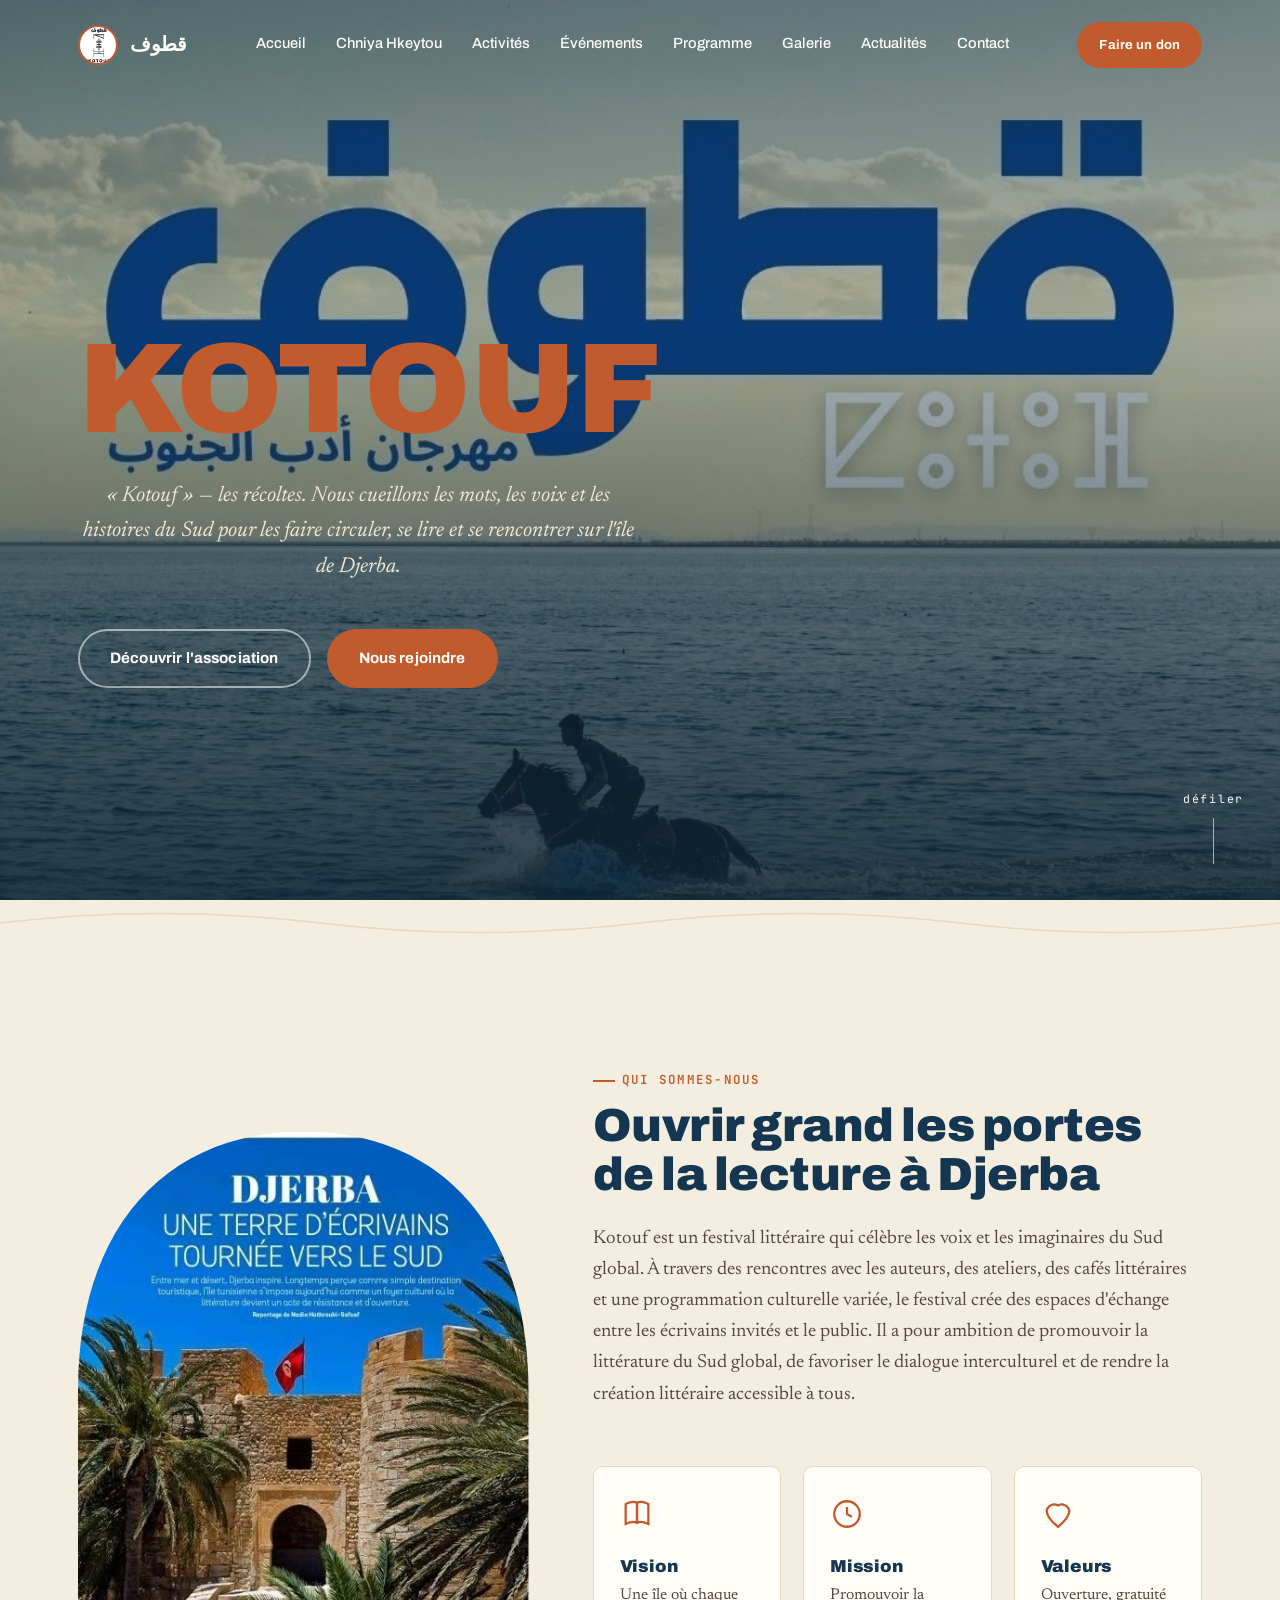
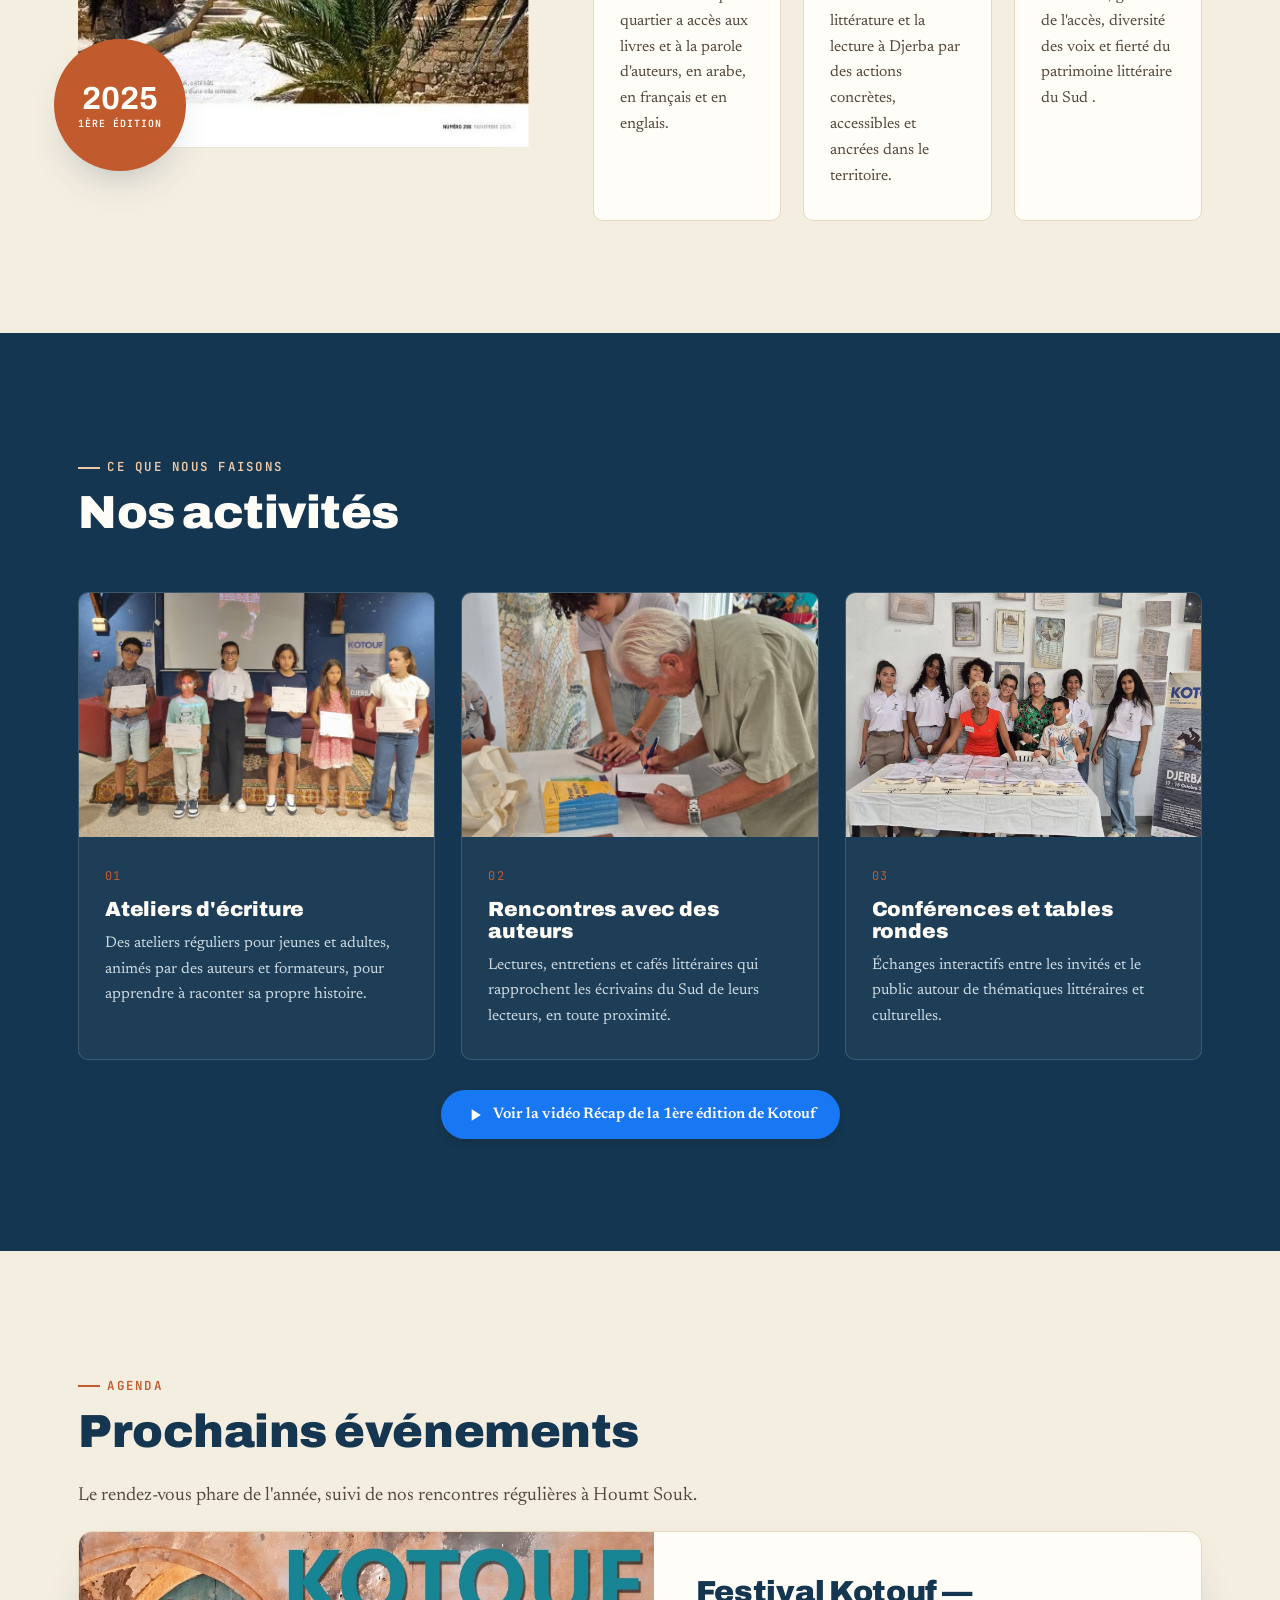
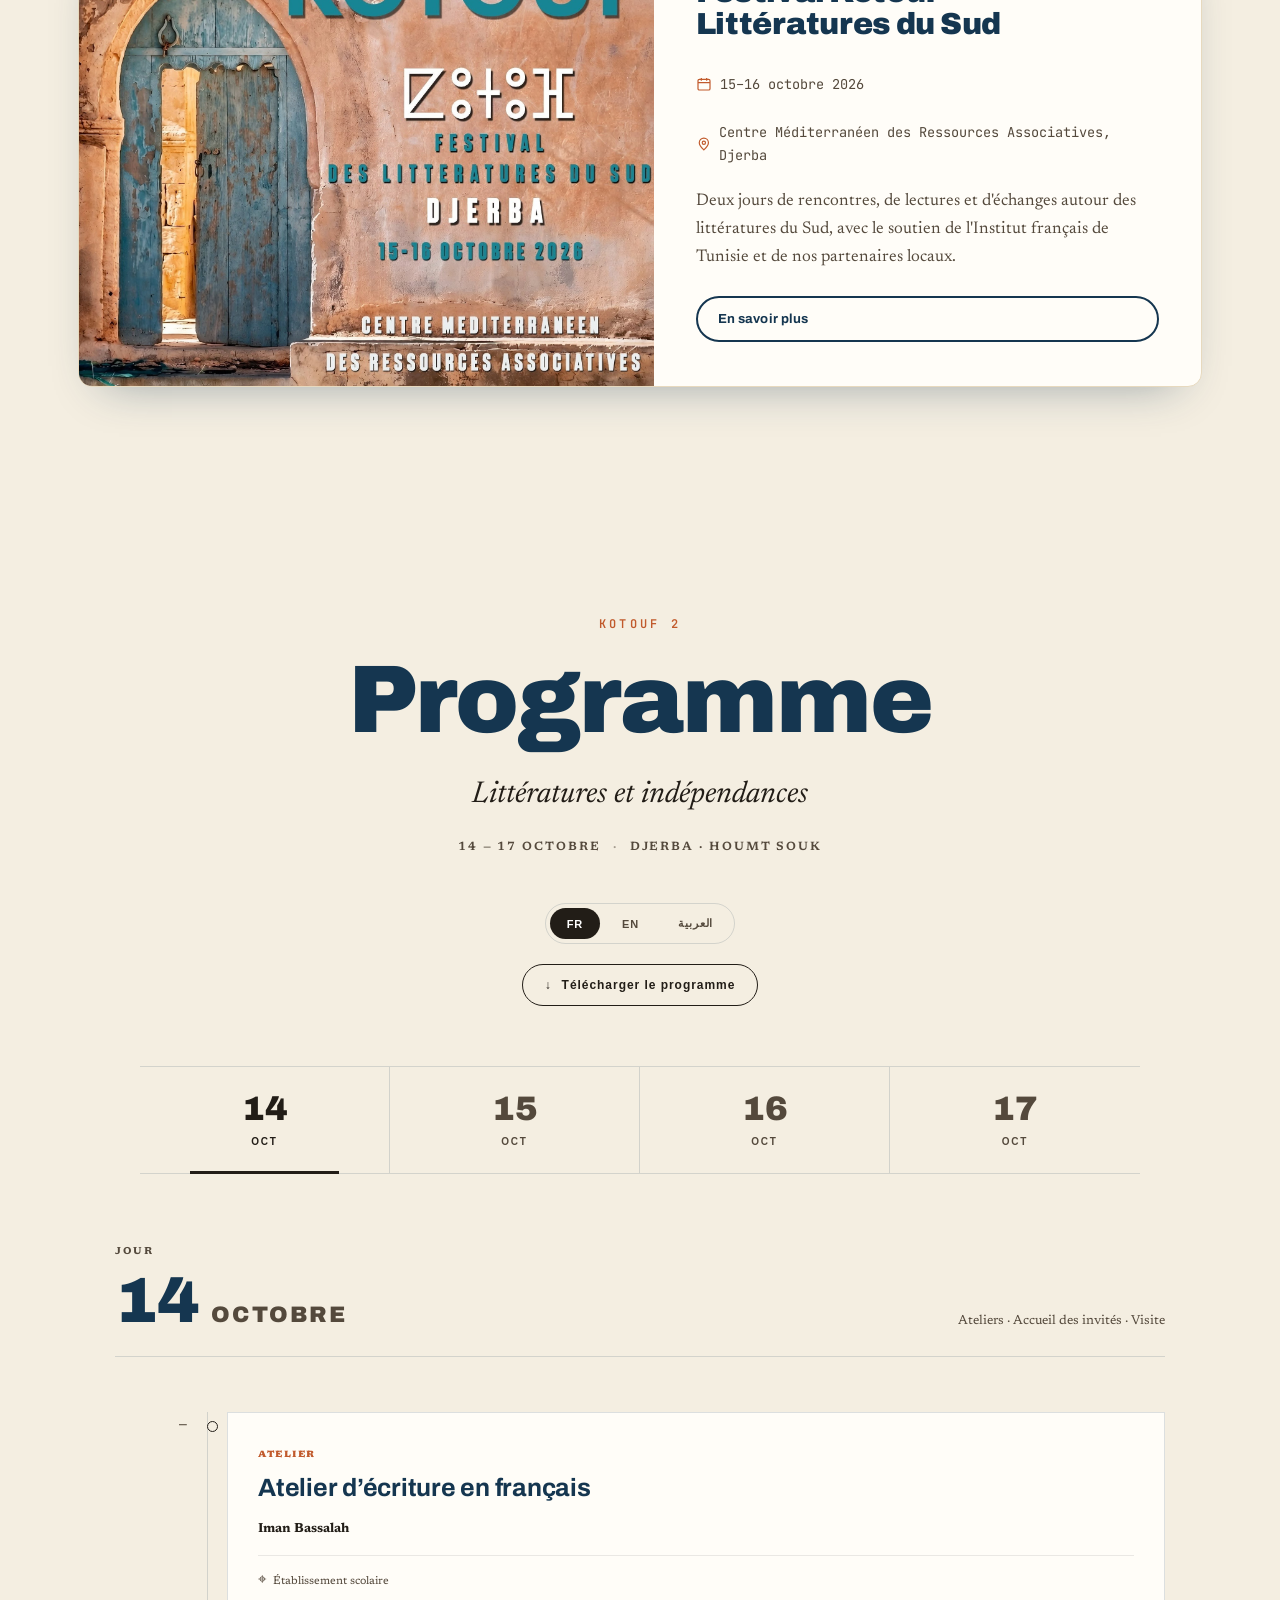
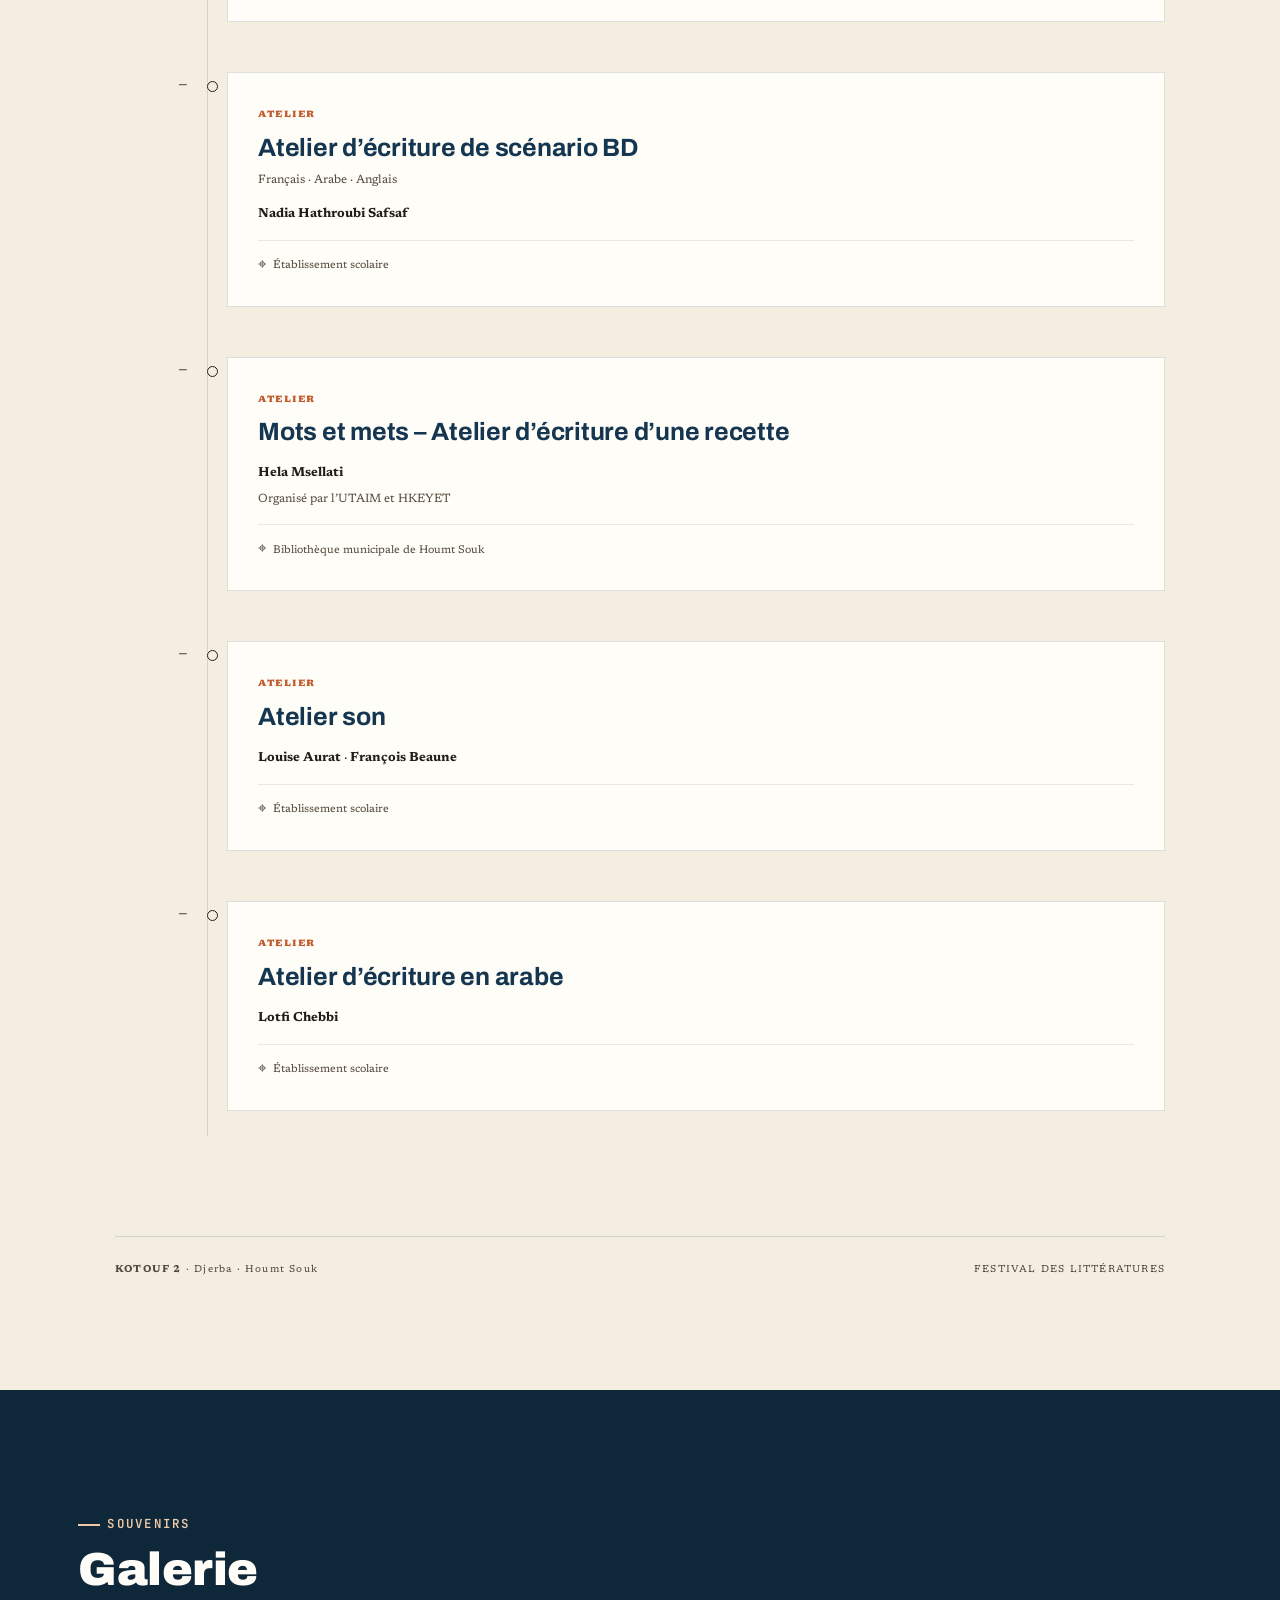
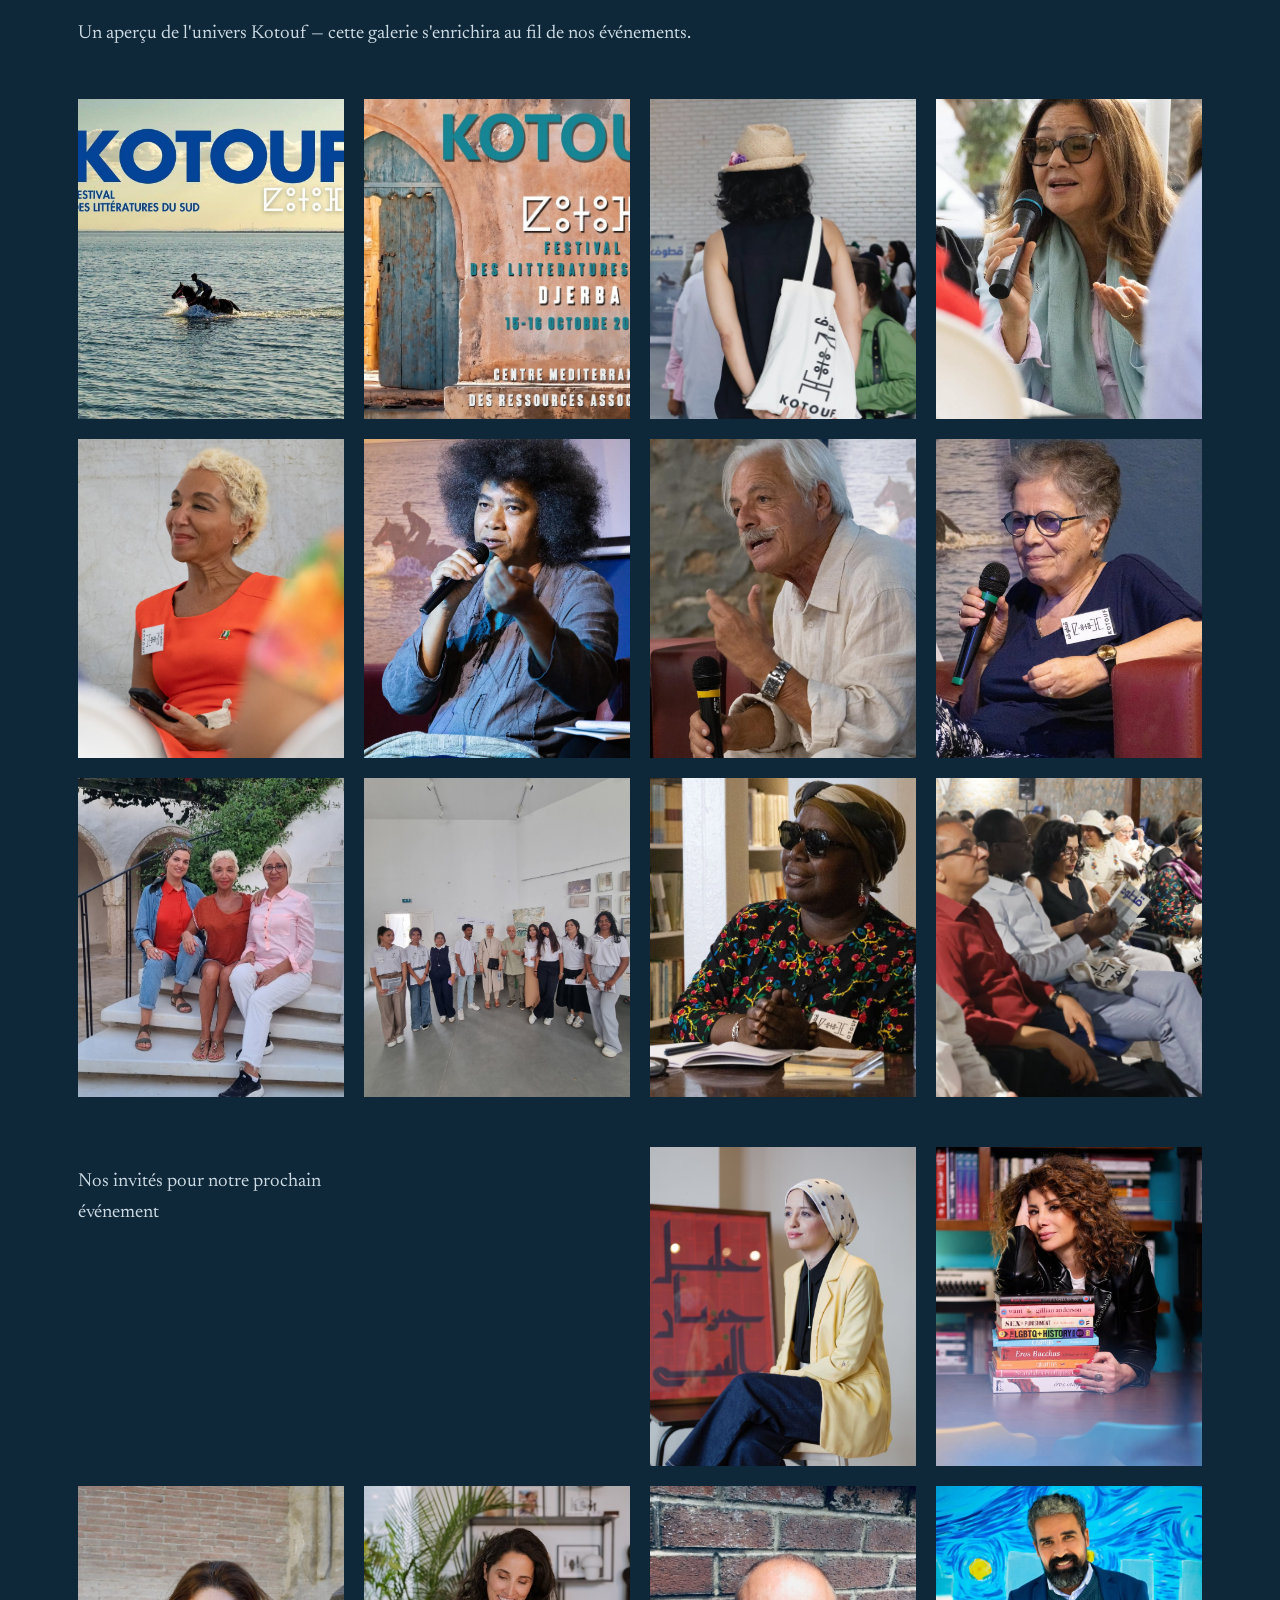
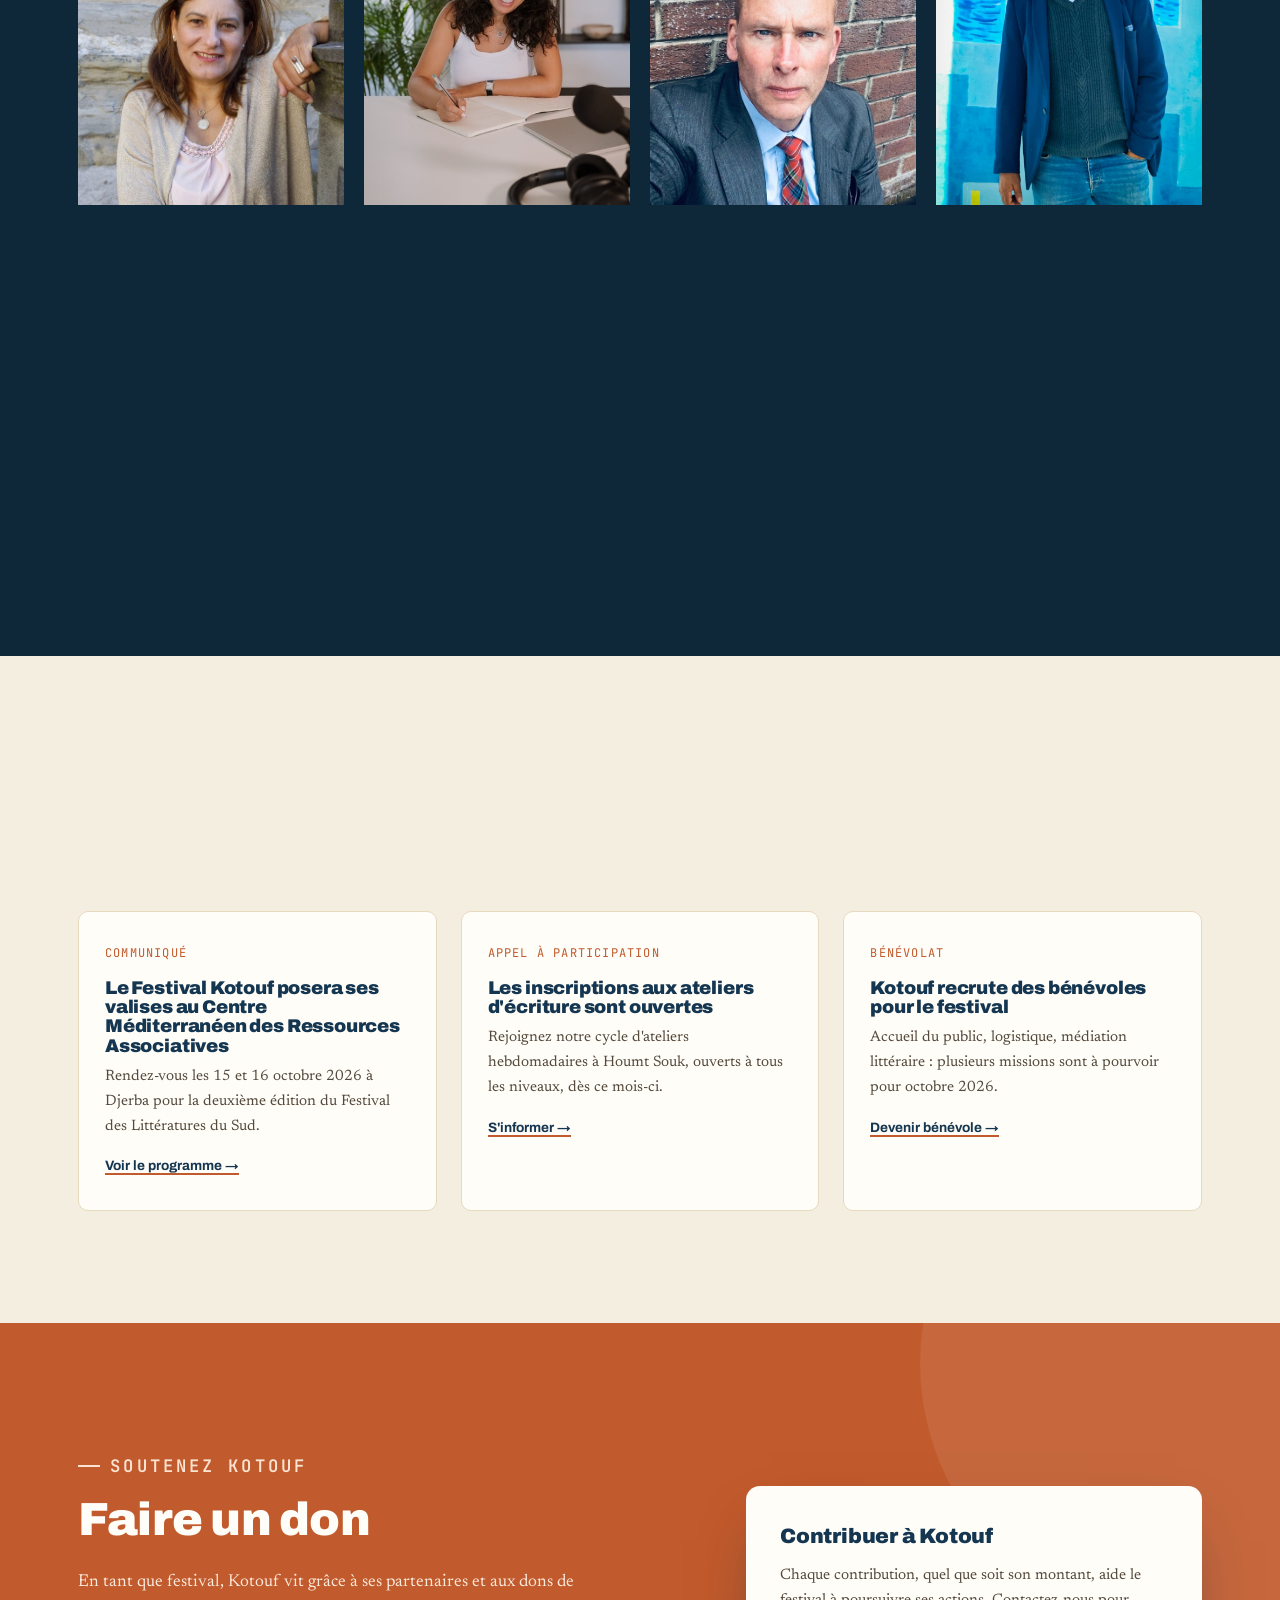
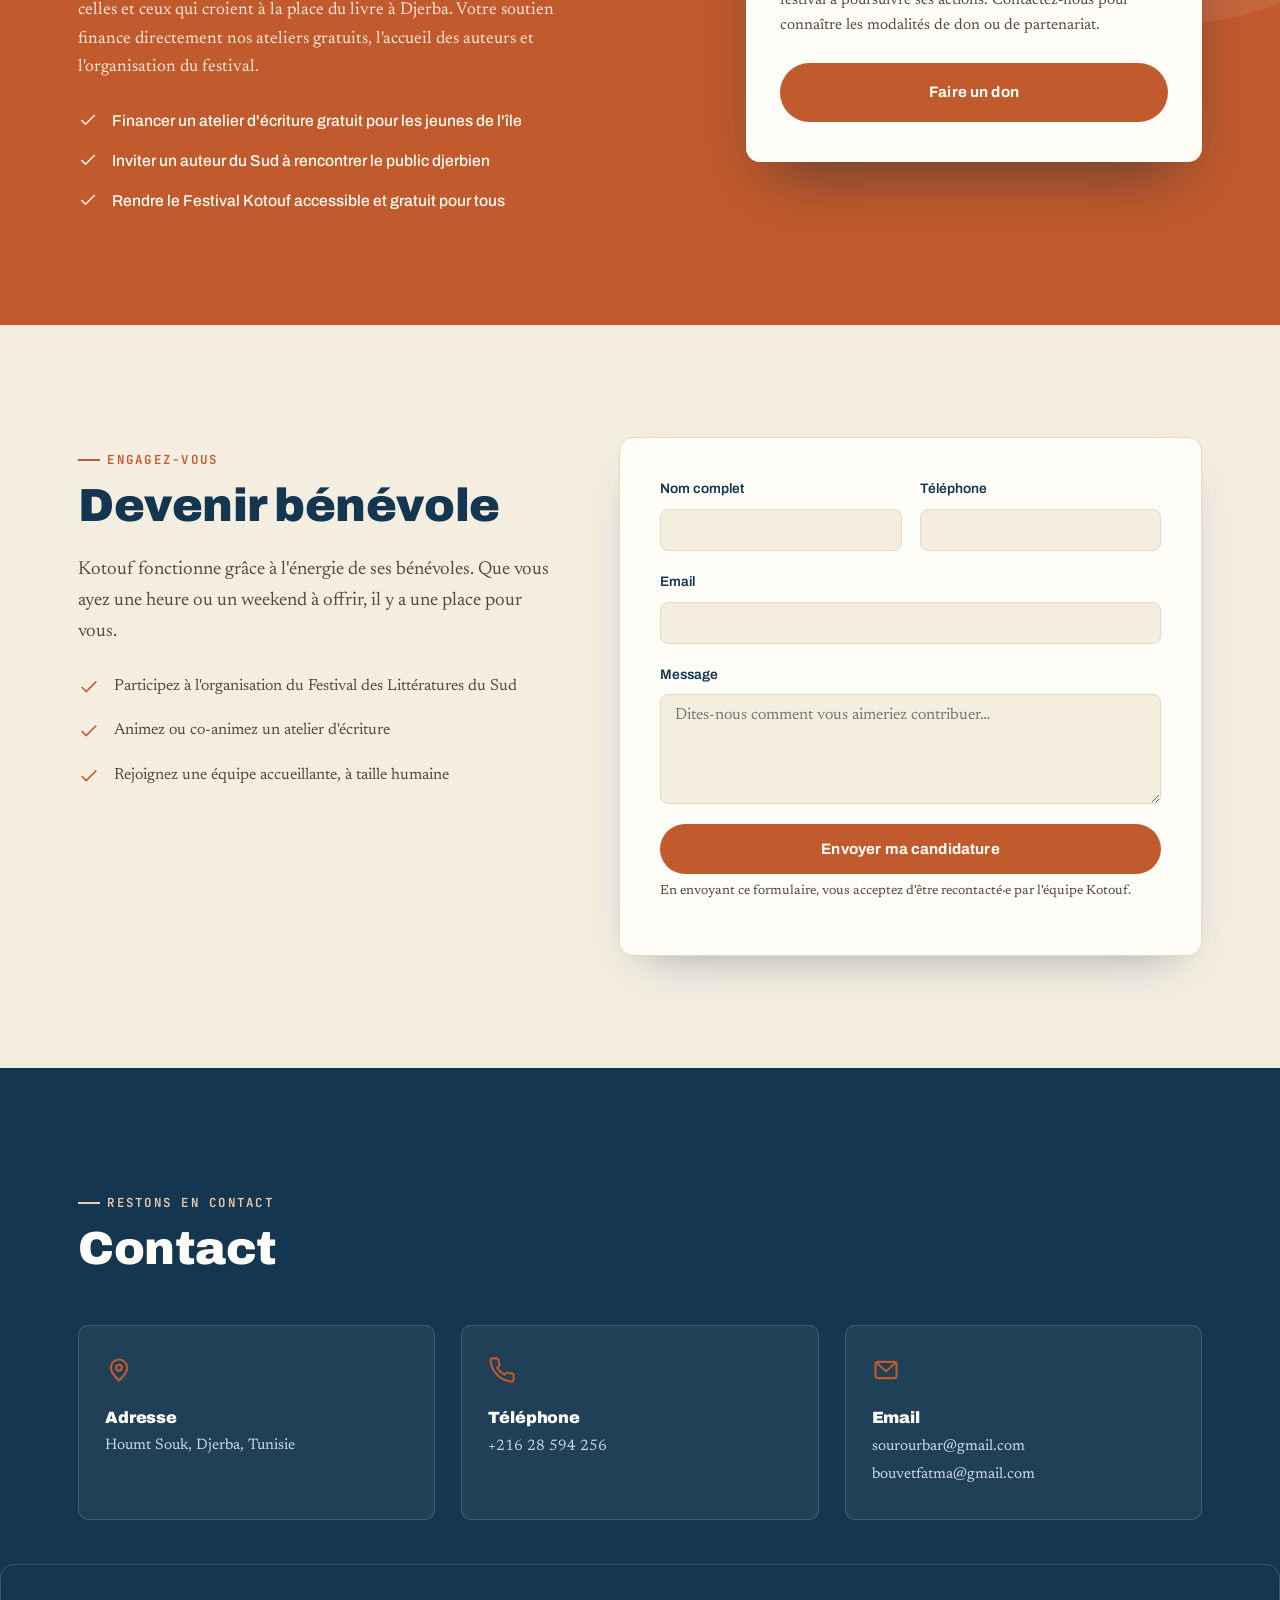
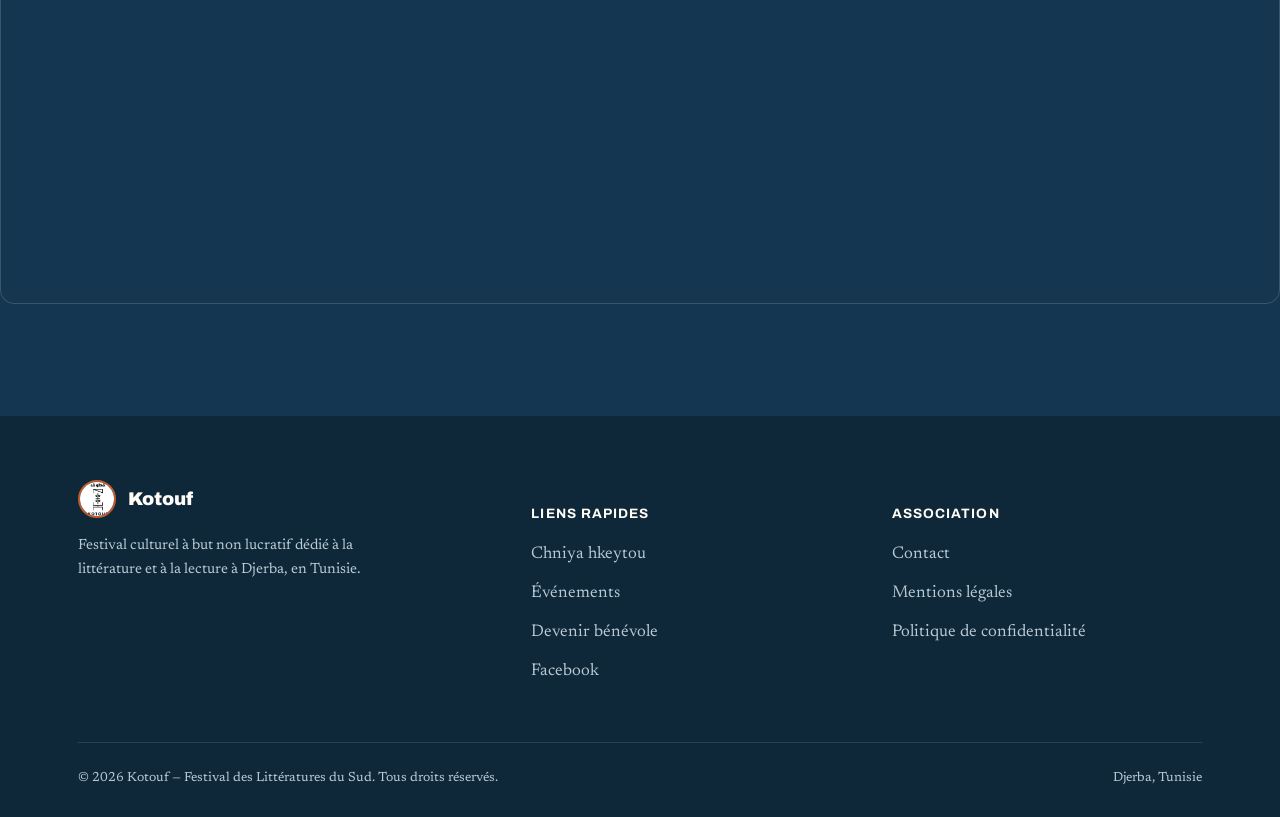
==== commit 8b97f7c3: "Update index.html" ====
--- a/index.html
+++ b/index.html
@@ -1311,6 +1311,829 @@
 .btn-facebook-reel svg {
   flex-shrink: 0;
 }
+
+      /* =========================================================
+         PROGRAMME (KOTOUF 2) — intégré depuis test.html,
+         adapté aux tokens et polices du site principal
+         ========================================================= */
+
+
+/* =========================================================
+   KOTOUF PROGRAM — MAIN
+   ========================================================= */
+
+#kotouf-programme {
+    --kotouf-bg: var(--sable);
+    --kotouf-card: var(--blanc);
+    --kotouf-text: var(--encre);
+    --kotouf-muted: var(--encre-doux);
+    --kotouf-border: rgba(21, 54, 80, 0.15);
+    --kotouf-accent: var(--terracotta);
+
+    background: var(--kotouf-bg);
+    color: var(--kotouf-text);
+
+    padding: 112px 6%;
+    font-family: "Newsreader", serif;
+
+    overflow: hidden;
+}
+
+
+/* =========================================================
+   HEADER
+   ========================================================= */
+
+.program-header {
+    max-width: 900px;
+    margin: 0 auto;
+    text-align: center;
+}
+
+.program-eyebrow {
+    display: inline-block;
+
+    font-family: "JetBrains Mono", monospace;
+    font-size: 12px;
+    font-weight: 600;
+    letter-spacing: .28em;
+    text-transform: uppercase;
+    color: var(--kotouf-accent);
+
+    margin-bottom: 20px;
+    opacity: 1;
+}
+
+.program-header h2 {
+    margin: 0;
+
+    font-family: "Archivo", sans-serif;
+
+    font-size: clamp(48px, 8vw, 96px);
+    line-height: .95;
+
+    font-weight: 900;
+    letter-spacing: -.02em;
+}
+
+.program-subtitle {
+    margin: 25px 0 18px;
+
+    font-family: "Newsreader", serif;
+
+    font-size: clamp(20px, 3vw, 30px);
+
+    font-style: italic;
+}
+
+.program-info {
+    display: flex;
+    justify-content: center;
+    align-items: center;
+    gap: 12px;
+
+    font-size: 12px;
+    letter-spacing: .16em;
+    font-weight: 600;
+
+    color: var(--kotouf-muted);
+}
+
+.info-separator {
+    opacity: .5;
+}
+
+
+/* =========================================================
+   LANGUAGE
+   ========================================================= */
+
+.language-switcher {
+    display: flex;
+    justify-content: center;
+    gap: 5px;
+
+    margin: 45px auto 20px;
+
+    padding: 4px;
+
+    width: fit-content;
+
+    border: 1px solid var(--kotouf-border);
+    border-radius: 50px;
+}
+
+.language-btn {
+    border: none;
+    background: transparent;
+
+    padding: 9px 17px;
+
+    border-radius: 50px;
+
+    cursor: pointer;
+
+    font-size: 11px;
+    font-weight: 700;
+    letter-spacing: .08em;
+
+    color: var(--kotouf-muted);
+
+    transition: .25s ease;
+}
+
+.language-btn:hover {
+    color: var(--kotouf-text);
+}
+
+.language-btn.active {
+    background: var(--kotouf-text);
+    color: white;
+}
+
+
+/* =========================================================
+   DOWNLOAD
+   ========================================================= */
+
+.program-download {
+    display: flex;
+    justify-content: center;
+
+    margin-bottom: 60px;
+}
+
+.download-btn {
+    border: 1px solid var(--kotouf-text);
+    background: transparent;
+
+    padding: 13px 22px;
+
+    border-radius: 40px;
+
+    cursor: pointer;
+
+    display: flex;
+    gap: 10px;
+    align-items: center;
+
+    font-size: 12px;
+    font-weight: 700;
+    letter-spacing: .08em;
+
+    color: var(--kotouf-text);
+
+    transition: .3s ease;
+}
+
+.download-btn:hover {
+    background: var(--kotouf-text);
+    color: white;
+
+    transform: translateY(-2px);
+}
+
+
+/* =========================================================
+   DAY NAVIGATION
+   ========================================================= */
+
+.day-navigation {
+    max-width: 1000px;
+
+    margin: 0 auto 70px;
+
+    display: grid;
+    grid-template-columns: repeat(4, 1fr);
+
+    border-top: 1px solid var(--kotouf-border);
+    border-bottom: 1px solid var(--kotouf-border);
+}
+
+.day-btn {
+    position: relative;
+
+    background: transparent;
+    border: none;
+
+    padding: 25px 10px;
+
+    cursor: pointer;
+
+    color: var(--kotouf-muted);
+
+    transition: .25s ease;
+}
+
+.day-btn:not(:last-child) {
+    border-right: 1px solid var(--kotouf-border);
+}
+
+.day-btn:hover {
+    color: var(--kotouf-text);
+}
+
+.day-btn.active {
+    color: var(--kotouf-text);
+}
+
+.day-btn.active::after {
+    content: "";
+
+    position: absolute;
+
+    left: 20%;
+    right: 20%;
+    bottom: -1px;
+
+    height: 3px;
+
+    background: var(--kotouf-text);
+}
+
+.day-number {
+    display: block;
+
+    font-family: "Archivo", sans-serif;
+    font-weight: 900;
+
+    font-size: 34px;
+    line-height: 1;
+
+    margin-bottom: 7px;
+}
+
+.day-month {
+    font-size: 10px;
+    font-weight: 700;
+    letter-spacing: .18em;
+}
+
+
+/* =========================================================
+   DAY CONTENT
+   ========================================================= */
+
+.program-content {
+    max-width: 1050px;
+    margin: auto;
+}
+
+.program-day {
+    display: none;
+
+    animation: fadeProgram .5s ease;
+}
+
+.program-day.active {
+    display: block;
+}
+
+@keyframes fadeProgram {
+
+    from {
+        opacity: 0;
+        transform: translateY(15px);
+    }
+
+    to {
+        opacity: 1;
+        transform: translateY(0);
+    }
+
+}
+
+
+/* =========================================================
+   DAY HEADING
+   ========================================================= */
+
+.day-heading {
+    display: flex;
+    justify-content: space-between;
+    align-items: flex-end;
+
+    gap: 40px;
+
+    margin-bottom: 55px;
+
+    padding-bottom: 25px;
+
+    border-bottom: 1px solid var(--kotouf-border);
+}
+
+.small-label {
+    display: block;
+
+    font-size: 10px;
+    font-weight: 700;
+
+    letter-spacing: .2em;
+
+    color: var(--kotouf-muted);
+
+    margin-bottom: 10px;
+}
+
+.day-heading h3 {
+    margin: 0;
+
+    font-family: "Archivo", sans-serif;
+
+    font-weight: 900;
+
+    font-size: clamp(38px, 6vw, 64px);
+
+    line-height: .95;
+}
+
+.day-heading h3 span {
+    font-size: .35em;
+
+    letter-spacing: .1em;
+
+    color: var(--kotouf-muted);
+}
+
+.day-heading > p {
+    margin: 0;
+
+    max-width: 320px;
+
+    font-size: 13px;
+    line-height: 1.6;
+
+    color: var(--kotouf-muted);
+
+    text-align: right;
+}
+
+
+/* =========================================================
+   SECTION LABEL
+   ========================================================= */
+
+.section-label {
+    margin: 50px 0 25px;
+
+    font-size: 10px;
+    font-weight: 800;
+
+    letter-spacing: .2em;
+
+    color: var(--kotouf-muted);
+}
+
+.section-label::after {
+    content: "";
+
+    display: inline-block;
+
+    width: 70px;
+    height: 1px;
+
+    background: var(--kotouf-border);
+
+    vertical-align: middle;
+
+    margin-left: 15px;
+}
+
+
+/* =========================================================
+   TIMELINE
+   ========================================================= */
+
+.timeline {
+    position: relative;
+}
+
+.timeline::before {
+    content: "";
+
+    position: absolute;
+
+    left: 92px;
+    top: 0;
+    bottom: 0;
+
+    width: 1px;
+
+    background: var(--kotouf-border);
+}
+
+
+/* =========================================================
+   EVENT CARD
+   ========================================================= */
+
+.prog-event-card {
+    position: relative;
+
+    display: grid;
+
+    grid-template-columns: 72px 40px 1fr;
+
+    min-height: 130px;
+
+    padding-bottom: 25px;
+
+    margin-bottom: 25px;
+}
+
+.event-time {
+    padding-top: 5px;
+
+    font-family: "JetBrains Mono", monospace;
+
+    font-size: 13px;
+
+    line-height: 1.3;
+
+    text-align: right;
+
+    color: var(--kotouf-muted);
+}
+
+.event-line {
+    position: relative;
+}
+
+.event-line::after {
+    content: "";
+
+    position: absolute;
+
+    top: 9px;
+    left: 20px;
+
+    width: 9px;
+    height: 9px;
+
+    border-radius: 50%;
+
+    background: var(--kotouf-bg);
+
+    border: 1px solid var(--kotouf-text);
+}
+
+
+/* =========================================================
+   EVENT CONTENT
+   ========================================================= */
+
+.event-content {
+    background: var(--kotouf-card);
+
+    border: 1px solid var(--kotouf-border);
+
+    padding: 27px 30px;
+
+    transition: .3s ease;
+}
+
+.event-content:hover {
+    transform: translateX(5px);
+
+    box-shadow:
+        0 15px 40px rgba(0,0,0,.06);
+}
+
+.event-category {
+    display: inline-block;
+
+    font-size: 9px;
+    font-weight: 800;
+
+    letter-spacing: .17em;
+
+    color: var(--kotouf-accent);
+
+    margin-bottom: 10px;
+}
+
+.event-content h4 {
+    margin: 0 0 15px;
+
+    font-family: "Archivo", sans-serif;
+
+    font-size: clamp(19px, 2vw, 25px);
+
+    line-height: 1.2;
+
+    font-weight: 700;
+}
+
+.event-person {
+    margin: 0 0 12px;
+
+    font-size: 13px;
+
+    line-height: 1.7;
+}
+
+.event-description {
+    margin: -7px 0 12px;
+
+    font-size: 12px;
+
+    color: var(--kotouf-muted);
+}
+
+.moderator {
+    margin: 10px 0;
+
+    font-size: 11px;
+
+    color: var(--kotouf-muted);
+
+    line-height: 1.5;
+}
+
+.event-location {
+    display: flex;
+    gap: 7px;
+
+    align-items: center;
+
+    margin-top: 15px;
+
+    padding-top: 13px;
+
+    border-top: 1px solid rgba(29,28,25,.09);
+
+    font-size: 11px;
+
+    color: var(--kotouf-muted);
+}
+
+.event-location span:first-child {
+    font-size: 15px;
+}
+
+
+/* =========================================================
+   FEATURED EVENT
+   ========================================================= */
+
+.featured-event .event-content {
+    border: 1px solid var(--kotouf-accent);
+
+    background:
+        linear-gradient(
+            135deg,
+            rgba(139,94,60,.07),
+            transparent
+        );
+}
+
+.featured-event .event-line::after {
+    background: var(--kotouf-accent);
+
+    border-color: var(--kotouf-accent);
+}
+
+.limited {
+    display: inline-block;
+
+    margin-top: 15px;
+
+    padding: 6px 10px;
+
+    border-radius: 20px;
+
+    background: rgba(139,94,60,.1);
+
+    font-size: 9px;
+    font-weight: 700;
+
+    letter-spacing: .08em;
+}
+
+
+/* =========================================================
+   SIMPLE EVENTS
+   ========================================================= */
+
+.simple-event .event-content {
+    padding-top: 20px;
+    padding-bottom: 20px;
+}
+
+.simple-event .event-content h4 {
+    margin-bottom: 0;
+}
+
+
+/* =========================================================
+   FOOTER
+   ========================================================= */
+
+.program-footer {
+    max-width: 1050px;
+
+    margin: 100px auto 0;
+
+    padding-top: 25px;
+
+    border-top: 1px solid var(--kotouf-border);
+
+    display: flex;
+    justify-content: space-between;
+
+    font-size: 10px;
+
+    letter-spacing: .12em;
+
+    color: var(--kotouf-muted);
+}
+
+.program-footer p {
+    margin: 0;
+}
+
+.program-footer span {
+    text-transform: uppercase;
+}
+
+
+/* =========================================================
+   ARABIC / RTL
+   ========================================================= */
+
+#kotouf-programme.rtl {
+    direction: rtl;
+}
+
+#kotouf-programme.rtl .day-heading > p {
+    text-align: left;
+}
+
+#kotouf-programme.rtl .event-time {
+    text-align: left;
+}
+
+#kotouf-programme.rtl .timeline::before {
+    left: auto;
+    right: 92px;
+}
+
+#kotouf-programme.rtl .event-line::after {
+    left: auto;
+    right: 20px;
+}
+
+#kotouf-programme.rtl .event-content:hover {
+    transform: translateX(-5px);
+}
+
+#kotouf-programme.rtl .section-label::after {
+    margin-left: 0;
+    margin-right: 15px;
+}
+
+
+/* =========================================================
+   MOBILE
+   ========================================================= */
+
+@media (max-width: 700px) {
+
+    #kotouf-programme {
+        padding: 76px 20px;
+    }
+
+    .program-header h2 {
+        font-size: 65px;
+    }
+
+    .program-subtitle {
+        font-size: 22px;
+    }
+
+    .program-info {
+        flex-direction: column;
+        gap: 4px;
+
+        font-size: 10px;
+    }
+
+    .info-separator {
+        display: none;
+    }
+
+    .day-navigation {
+        margin-bottom: 45px;
+    }
+
+    .day-btn {
+        padding: 18px 5px;
+    }
+
+    .day-number {
+        font-size: 30px;
+    }
+
+    .day-month {
+        font-size: 8px;
+    }
+
+    .day-heading {
+        display: block;
+    }
+
+    .day-heading > p {
+        text-align: left;
+
+        margin-top: 20px;
+    }
+
+    .timeline::before {
+        left: 64px;
+    }
+
+    .prog-event-card {
+        grid-template-columns: 50px 28px 1fr;
+    }
+
+    .event-line::after {
+        left: 14px;
+    }
+
+    .event-content {
+        padding: 20px;
+    }
+
+    .event-content h4 {
+        font-size: 20px;
+    }
+
+    .event-person {
+        font-size: 12px;
+    }
+
+    .program-footer {
+        display: block;
+
+        text-align: center;
+
+        line-height: 2;
+    }
+
+    #kotouf-programme.rtl .timeline::before {
+        right: 64px;
+    }
+
+    #kotouf-programme.rtl .event-line::after {
+        right: 14px;
+    }
+
+}
+
+
+/* =========================================================
+   VERY SMALL MOBILE
+   ========================================================= */
+
+@media (max-width: 420px) {
+
+    .program-header h2 {
+        font-size: 55px;
+    }
+
+    .day-number {
+        font-size: 25px;
+    }
+
+    .prog-event-card {
+        grid-template-columns: 45px 22px 1fr;
+    }
+
+    .timeline::before {
+        left: 55px;
+    }
+
+    .event-line::after {
+        left: 10px;
+    }
+
+    .event-content {
+        padding: 17px;
+    }
+
+}
+
+
+/* =========================================================
+   ACCESSIBILITY
+   ========================================================= */
+
+#kotouf-programme button:focus-visible {
+    outline: 3px solid var(--azur);
+    outline-offset: 3px;
+}
+
+
     </style>
   </head>
   <body>
@@ -1342,6 +2165,7 @@
             <li><a href="#apropos">Chniya Hkeytou</a></li>
             <li><a href="#activites">Activités</a></li>
             <li><a href="#evenements">Événements</a></li>
+            <li><a href="#kotouf-programme">Programme</a></li>
             <li><a href="#galerie">Galerie</a></li>
             <li><a href="#actualites">Actualités</a></li>
             <li><a href="#contact">Contact</a></li>
@@ -3224,5 +4048,763 @@
       // Footer year
       document.getElementById("year").textContent = new Date().getFullYear();
     </script>
+    <script>
+      // ============================================================
+      // PROGRAMME (KOTOUF 2) — langue, journées, téléchargement
+      // ============================================================
+
+
+/* =========================================================
+   KOTOUF PROGRAM — JAVASCRIPT
+   ========================================================= */
+
+
+/* ---------------------------------------------------------
+   TRANSLATIONS
+   --------------------------------------------------------- */
+
+const translations = {
+
+    fr: {
+
+        programTitle: "Programme",
+
+        programSubtitle:
+            "Littératures et indépendances",
+
+        download:
+            "Télécharger le programme",
+
+        day:
+            "JOUR",
+
+        day14Title:
+            "Ateliers · Accueil des invités · Visite",
+
+        workshop:
+            "ATELIER",
+
+        educational:
+            "Établissement scolaire",
+
+        languages:
+            "Français · Arabe · Anglais",
+
+        organized:
+            "Organisé par l’UTAIM et HKEYET",
+
+        library:
+            "Bibliothèque municipale de Houmt Souk",
+
+        morning:
+            "Matin · Centre culturel",
+
+        morningLabel:
+            "MATIN",
+
+        afternoon:
+            "APRÈS-MIDI & SOIRÉE",
+
+        conference:
+            "Salle de conférence",
+
+        firstFloor:
+            "Salle au 1er étage",
+
+        garden:
+            "Jardin",
+
+        hall:
+            "Hall",
+
+        moderation:
+            "Modération",
+
+        lunchTable:
+            "Déjeuner : Table des Indépendances",
+
+        childrenPresentation:
+            "Les enfants : présentation",
+
+        multipleLocations:
+            "Jardin · Jardin · Salle de conférence",
+
+        sunset:
+            "Coucher de soleil",
+
+        fort:
+            "Fort Borj Ghazi Mustapha",
+
+        limited:
+            "Places limitées",
+
+        freeDinner:
+            "Dîner libre",
+
+        standup:
+            "Stand-up — Mehdi Bachtarzi",
+
+        culturalCenter:
+            "Centre culturel",
+
+        multipleRooms:
+            "Jardin devant · Jardin arrière · Salle de conférence · Salle en haut",
+
+        children:
+            "Activité pour enfants",
+
+        childrenActivity:
+            "ACTIVITÉ POUR ENFANTS",
+
+        registration:
+            "Places limitées — sur inscription",
+
+        sea:
+            "Bateau / Mer",
+
+        lunch:
+            "Déjeuner",
+
+        footerText:
+            "Festival des Littératures",
+
+        event1:
+            "Atelier d’écriture en français",
+
+        event2:
+            "Atelier d’écriture de scénario BD",
+
+        event3:
+            "Mots et mets – Atelier d’écriture d’une recette",
+
+        event4:
+            "Atelier son",
+
+        event5:
+            "Atelier d’écriture en arabe",
+
+        event6:
+            "Ouverture : lecture du poème d’Aboul Kacem Chebbi par un élève",
+
+        event7:
+            "Dialogue autour du sens des indépendances",
+
+        event8:
+            "Écrire les libertés",
+
+        event9:
+            "Conte & oralité vivante",
+
+        event10:
+            "Comment le Sud écrit ses indépendances",
+
+        event11:
+            "Séance de dédicaces des invités principaux",
+
+        event13:
+            "Ouverture de Kotouf 2",
+
+        event14:
+            "Conversation croisée : « Indépendance : rupture ou continuité ? »",
+
+        event15:
+            "Le passage du jour — lectures en musique",
+
+        event17:
+            "Restitution enfants : ateliers",
+
+        event18:
+            "Dialogue intergénérationnel",
+
+        event19:
+            "نوافذ — Signatures & présentations",
+
+        event21:
+            "Projection du film Fanon",
+
+        event23:
+            "Danses et indépendances",
+
+        event24:
+            "Dîner libre en musique & lectures spontanées",
+
+        event25:
+            "Marines — Contes en mer"
+
+    },
+
+
+    en: {
+
+        programTitle:
+            "Program",
+
+        programSubtitle:
+            "Literatures and Independences",
+
+        download:
+            "Download the program",
+
+        day:
+            "DAY",
+
+        day14Title:
+            "Workshops · Guest welcome · Tour",
+
+        workshop:
+            "WORKSHOP",
+
+        educational:
+            "Educational institution",
+
+        languages:
+            "French · Arabic · English",
+
+        organized:
+            "Organized by UTAIM and HKEYET",
+
+        library:
+            "Houmt Souk Municipal Library",
+
+        morning:
+            "Morning · Cultural Center",
+
+        morningLabel:
+            "MORNING",
+
+        afternoon:
+            "AFTERNOON & EVENING",
+
+        conference:
+            "Conference room",
+
+        firstFloor:
+            "1st floor room",
+
+        garden:
+            "Garden",
+
+        hall:
+            "Hall",
+
+        moderation:
+            "Moderation",
+
+        lunchTable:
+            "Lunch: Table of Independences",
+
+        childrenPresentation:
+            "Children: presentation",
+
+        multipleLocations:
+            "Garden · Garden · Conference room",
+
+        sunset:
+            "Sunset",
+
+        fort:
+            "Borj Ghazi Mustapha Fort",
+
+        limited:
+            "Limited seats",
+
+        freeDinner:
+            "Free dinner",
+
+        standup:
+            "Stand-up comedy — Mehdi Bachtarzi",
+
+        culturalCenter:
+            "Cultural Center",
+
+        multipleRooms:
+            "Front garden · Back garden · Conference room · Upper room",
+
+        children:
+            "Activity for children",
+
+        childrenActivity:
+            "ACTIVITY FOR CHILDREN",
+
+        registration:
+            "Limited seats — registration required",
+
+        sea:
+            "Boat / Sea",
+
+        lunch:
+            "Lunch",
+
+        footerText:
+            "Festival of Literatures",
+
+        event1:
+            "French writing workshop",
+
+        event2:
+            "Comic book scriptwriting workshop",
+
+        event3:
+            "Words & Dishes – A Recipe-Writing Workshop",
+
+        event4:
+            "Sound workshop",
+
+        event5:
+            "Arabic writing workshop",
+
+        event6:
+            "Opening: reading of Aboul Kacem Chebbi's poem by a student",
+
+        event7:
+            "Dialogue around the meaning of independences",
+
+        event8:
+            "Writing freedoms",
+
+        event9:
+            "Storytelling & living oral tradition",
+
+        event10:
+            "How the South writes its independences",
+
+        event11:
+            "Book signing session with the main guests",
+
+        event13:
+            "Opening of Kotouf 2",
+
+        event14:
+            "Crossed conversation: “Independence: rupture or continuity?”",
+
+        event15:
+            "The passing of the day — readings with music",
+
+        event17:
+            "Children's feedback: workshops",
+
+        event18:
+            "Intergenerational dialogue",
+
+        event19:
+            "نوافذ — Signatures & presentations",
+
+        event21:
+            "Screening of the film Fanon",
+
+        event23:
+            "Dances and independences",
+
+        event24:
+            "Free dinner with music & spontaneous readings",
+
+        event25:
+            "Marine themes — Tales at sea"
+
+    },
+
+
+    ar: {
+
+        programTitle:
+            "البرنامج",
+
+        programSubtitle:
+            "الأدب والتحرر",
+
+        download:
+            "تحميل البرنامج",
+
+        day:
+            "اليوم",
+
+        day14Title:
+            "ورشات · استقبال الضيوف · زيارة",
+
+        workshop:
+            "ورشة",
+
+        educational:
+            "مؤسسة تربوية",
+
+        languages:
+            "فرنسية · عربية · إنجليزية",
+
+        organized:
+            "بتنظيم من UTAIM و HKEYET",
+
+        library:
+            "المكتبة العمومية بحومة السوق",
+
+        morning:
+            "صباحاً · المركز الثقافي",
+
+        morningLabel:
+            "صباحاً",
+
+        afternoon:
+            "بعد الظهر والمساء",
+
+        conference:
+            "قاعة المحاضرات",
+
+        firstFloor:
+            "القاعة بالطابق الأول",
+
+        garden:
+            "الحديقة",
+
+        hall:
+            "الردهة",
+
+        moderation:
+            "الإدارة",
+
+        lunchTable:
+            "استراحة: طاولة الاستقلال",
+
+        childrenPresentation:
+            "تقديم الأطفال",
+
+        multipleLocations:
+            "الحديقة · الحديقة · قاعة المحاضرات",
+
+        sunset:
+            "سحر الغروب",
+
+        fort:
+            "برج غازي مصطفى",
+
+        limited:
+            "أماكن محدودة",
+
+        freeDinner:
+            "عشاء حر",
+
+        standup:
+            "عرض — مهدي بشطارزي",
+
+        culturalCenter:
+            "المركز الثقافي",
+
+        multipleRooms:
+            "الحديقة الأمامية · الحديقة الخلفية · قاعة المحاضرات · القاعة بالطابق العلوي",
+
+        children:
+            "نشاط للأطفال",
+
+        childrenActivity:
+            "نشاط للأطفال",
+
+        registration:
+            "أماكن محدودة — التسجيل مطلوب",
+
+        sea:
+            "قارب / البحر",
+
+        lunch:
+            "الغداء",
+
+        footerText:
+            "مهرجان الأدب",
+
+        event1:
+            "ورشة كتابة باللغة الفرنسية",
+
+        event2:
+            "ورشة كتابة سيناريو قصص مصورة",
+
+        event3:
+            "كلمات وأطباق – ورشة كتابة وصفة طهي",
+
+        event4:
+            "ورشة صوتية",
+
+        event5:
+            "ورشة كتابة باللغة العربية",
+
+        event6:
+            "الافتتاح: قراءة قصيدة لأبي القاسم الشابي من قبل أحد التلاميذ",
+
+        event7:
+            "حوار حول معنى التحرر",
+
+        event8:
+            "كتابة الحريات",
+
+        event9:
+            "الحكي والشفوية الحية",
+
+        event10:
+            "كيف يكتب الجنوب استقلالاته",
+
+        event11:
+            "جلسة توقيع الكتب للضيوف الرئيسيين",
+
+        event13:
+            "افتتاح قطوف 2",
+
+        event14:
+            "حوار متقاطع: «التحرر: قطيعة أم تواصل؟»",
+
+        event15:
+            "سحر الغروب — قراءات على أنغام الناي",
+
+        event17:
+            "عرض أعمال ورشات الأطفال",
+
+        event18:
+            "حوار التحرر بين الأجيال",
+
+        event19:
+            "نوافذ — توقيعات وتقديمات",
+
+        event21:
+            "عرض فيلم فانون",
+
+        event23:
+            "رقصات التحرر",
+
+        event24:
+            "عشاء حر بالموسيقى وقراءات عفوية",
+
+        event25:
+            "أشرعة قطوف — قصص في البحر"
+
+    }
+
+};
+
+
+/* ---------------------------------------------------------
+   LANGUAGE
+   --------------------------------------------------------- */
+
+const languageButtons =
+    document.querySelectorAll(".language-btn");
+
+const programSection =
+    document.getElementById("kotouf-programme");
+
+
+function changeLanguage(language) {
+
+    const dictionary =
+        translations[language];
+
+    if (!dictionary) return;
+
+
+    /*
+     * Change text
+     */
+    document
+        .querySelectorAll("[data-i18n]")
+        .forEach(element => {
+
+            const key =
+                element.getAttribute("data-i18n");
+
+            if (dictionary[key]) {
+
+                element.textContent =
+                    dictionary[key];
+
+            }
+
+        });
+
+
+    /*
+     * Active language button
+     */
+    languageButtons.forEach(button => {
+
+        button.classList.toggle(
+            "active",
+            button.dataset.lang === language
+        );
+
+    });
+
+
+    /*
+     * RTL for Arabic
+     */
+    if (language === "ar") {
+
+        programSection.classList.add("rtl");
+
+        document.documentElement.lang = "ar";
+
+    } else {
+
+        programSection.classList.remove("rtl");
+
+        document.documentElement.lang = language;
+
+    }
+
+
+    /*
+     * Save language
+     */
+    localStorage.setItem(
+        "kotoufLanguage",
+        language
+    );
+
+}
+
+
+languageButtons.forEach(button => {
+
+    button.addEventListener(
+        "click",
+        () => changeLanguage(button.dataset.lang)
+    );
+
+});
+
+
+/* ---------------------------------------------------------
+   DAY SWITCHING
+   --------------------------------------------------------- */
+
+const dayButtons =
+    document.querySelectorAll(".day-btn");
+
+const programDays =
+    document.querySelectorAll(".program-day");
+
+
+dayButtons.forEach(button => {
+
+    button.addEventListener("click", () => {
+
+        const selectedDay =
+            button.dataset.day;
+
+
+        /*
+         * Buttons
+         */
+        dayButtons.forEach(btn => {
+
+            btn.classList.remove("active");
+
+        });
+
+        button.classList.add("active");
+
+
+        /*
+         * Content
+         */
+        programDays.forEach(day => {
+
+            day.classList.remove("active");
+
+        });
+
+        const target =
+            document.getElementById(
+                "day-" + selectedDay
+            );
+
+        if (target) {
+
+            target.classList.add("active");
+
+        }
+
+
+        /*
+         * Scroll softly to program
+         */
+        const content =
+            document.querySelector(".program-content");
+
+        if (window.innerWidth < 700) {
+
+            content.scrollIntoView({
+                behavior: "smooth",
+                block: "start"
+            });
+
+        }
+
+    });
+
+});
+
+
+/* ---------------------------------------------------------
+   DOWNLOAD PROGRAM
+   --------------------------------------------------------- */
+
+const downloadButton =
+    document.getElementById("downloadProgram");
+
+
+downloadButton.addEventListener(
+    "click",
+    () => {
+
+        const language =
+            localStorage.getItem(
+                "kotoufLanguage"
+            ) || "fr";
+
+
+        /*
+         * CHANGE THESE FILE NAMES
+         * TO YOUR ACTUAL PDF FILES
+         */
+
+        const files = {
+
+            fr:
+                "programme-kotouf-fr.pdf",
+
+            en:
+                "programme-kotouf-en.pdf",
+
+            ar:
+                "programme-kotouf-ar.pdf"
+
+        };
+
+
+        const file =
+            files[language];
+
+
+        /*
+         * Open the PDF
+         */
+        window.open(
+            file,
+            "_blank"
+        );
+
+    }
+);
+
+
+/* ---------------------------------------------------------
+   INITIAL LANGUAGE
+   --------------------------------------------------------- */
+
+const savedLanguage =
+    localStorage.getItem(
+        "kotoufLanguage"
+    ) || "fr";
+
+
+changeLanguage(savedLanguage);
+
+
+    </script>
   </body>
 </html>
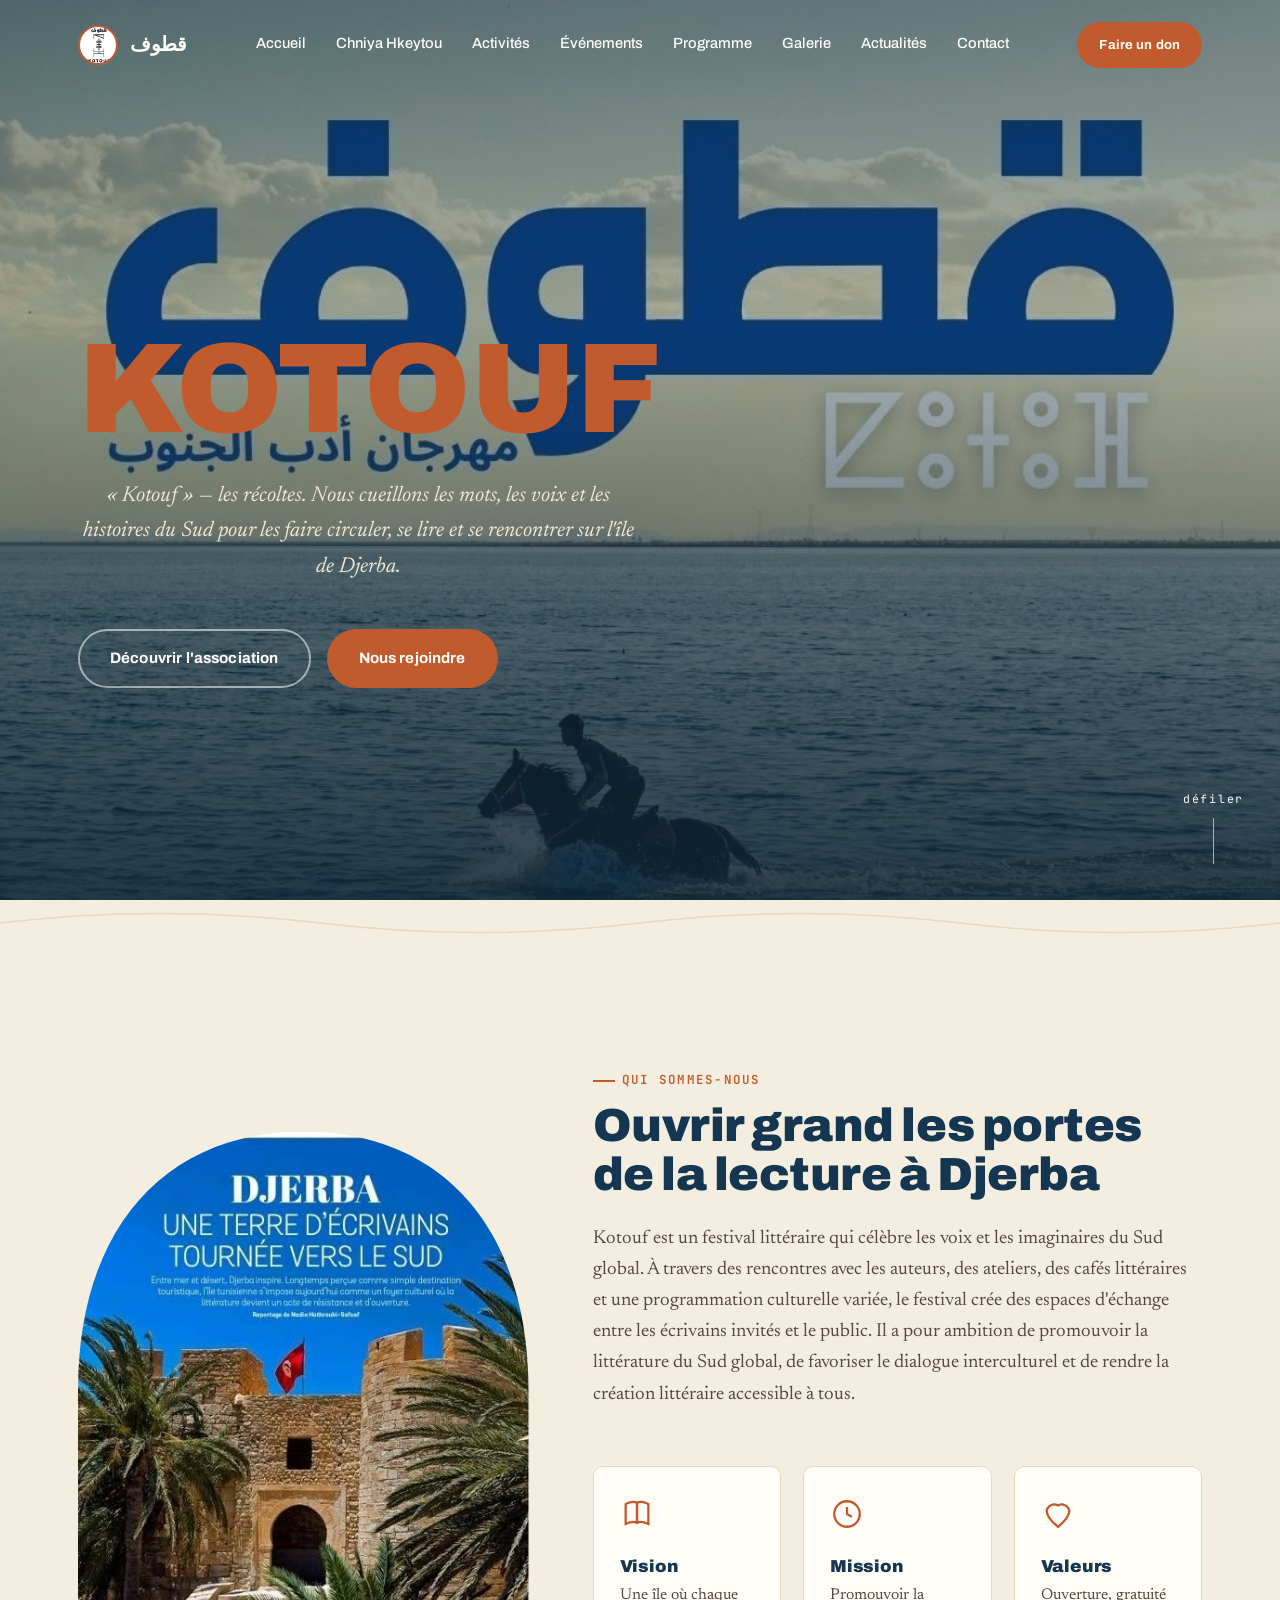
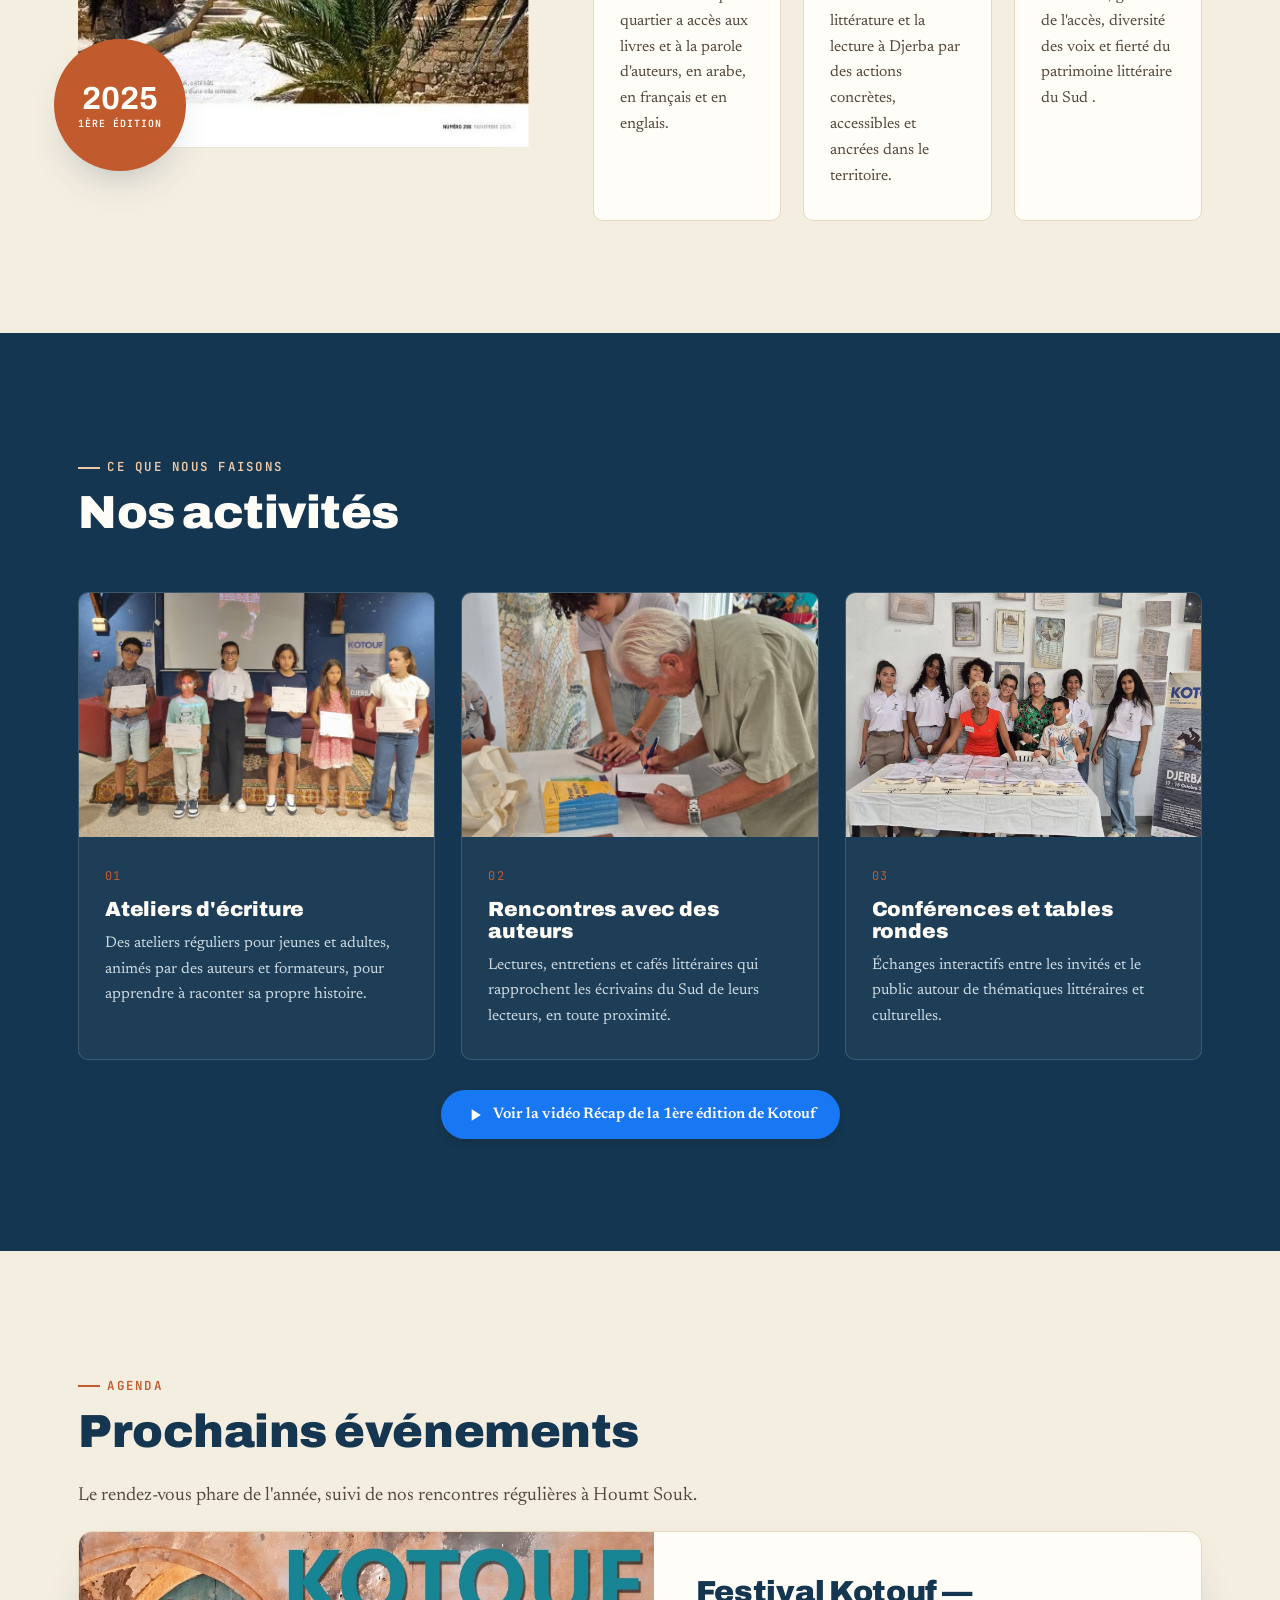
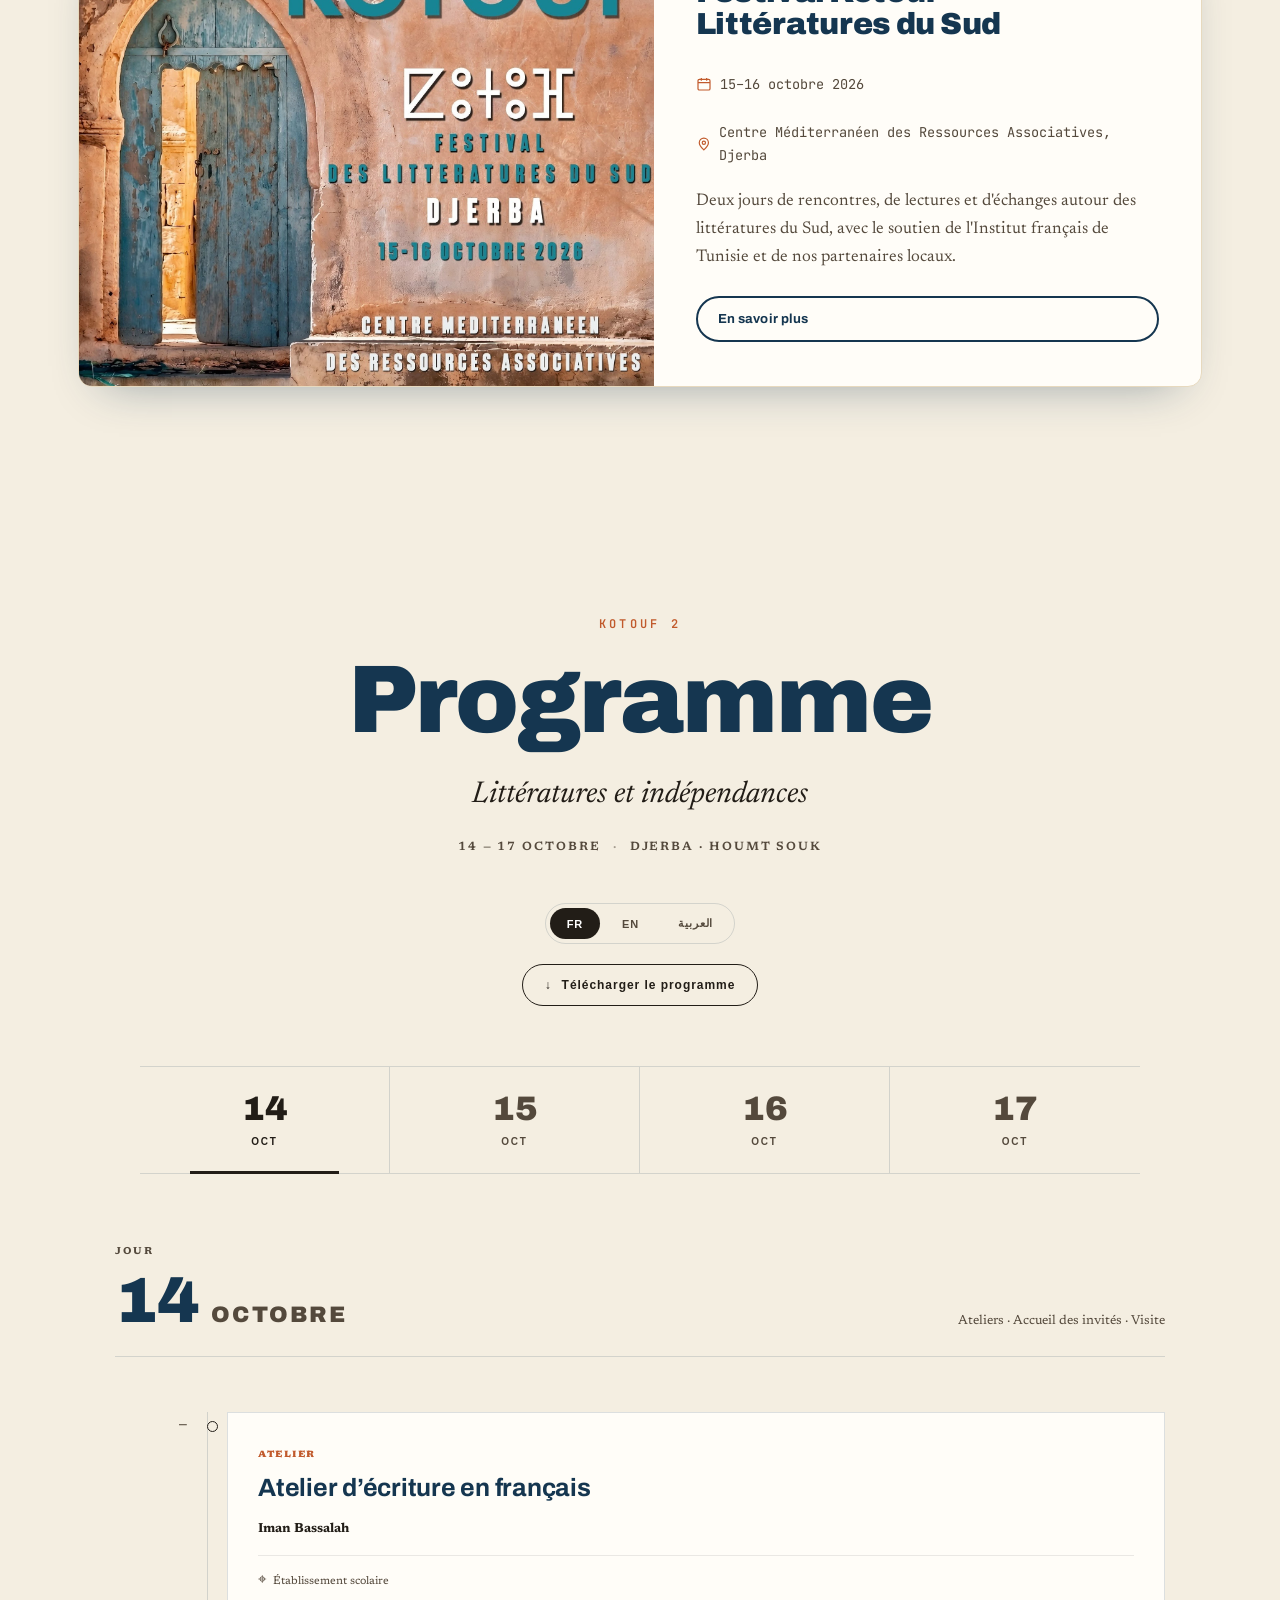
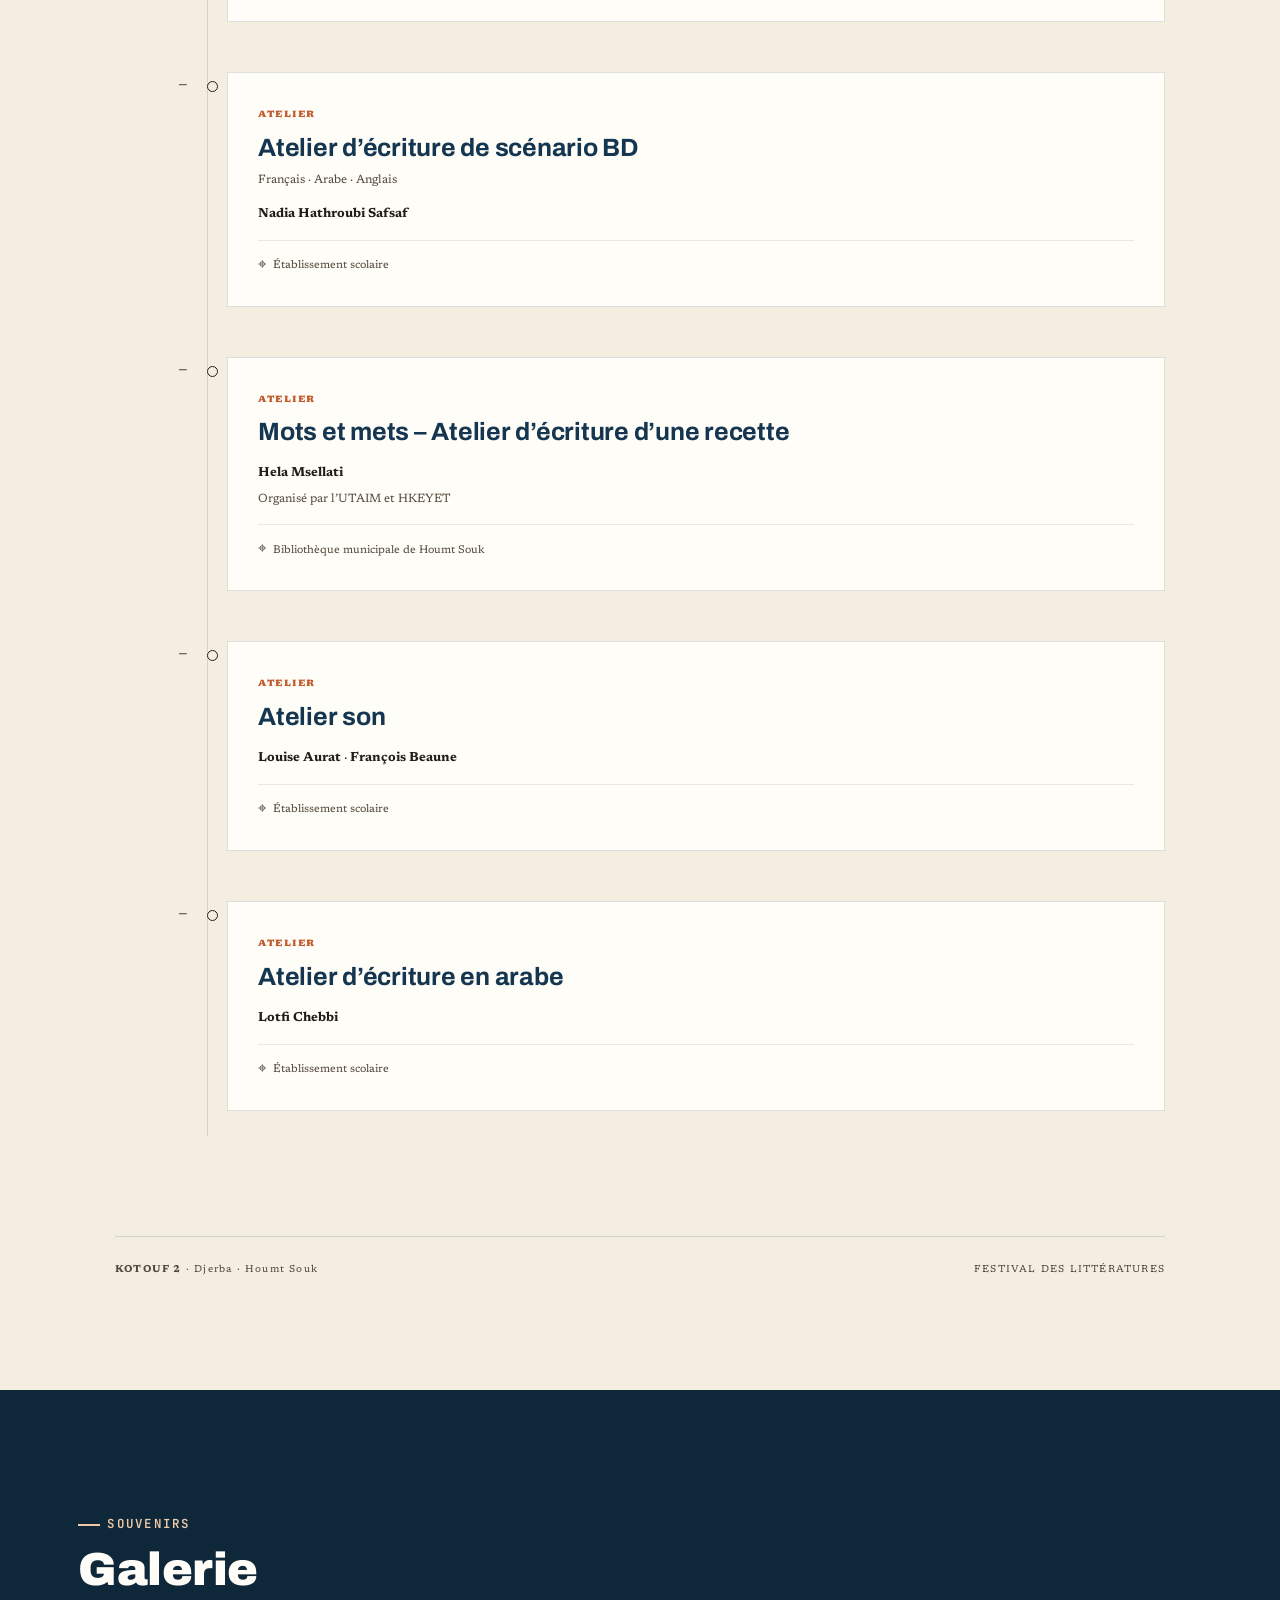
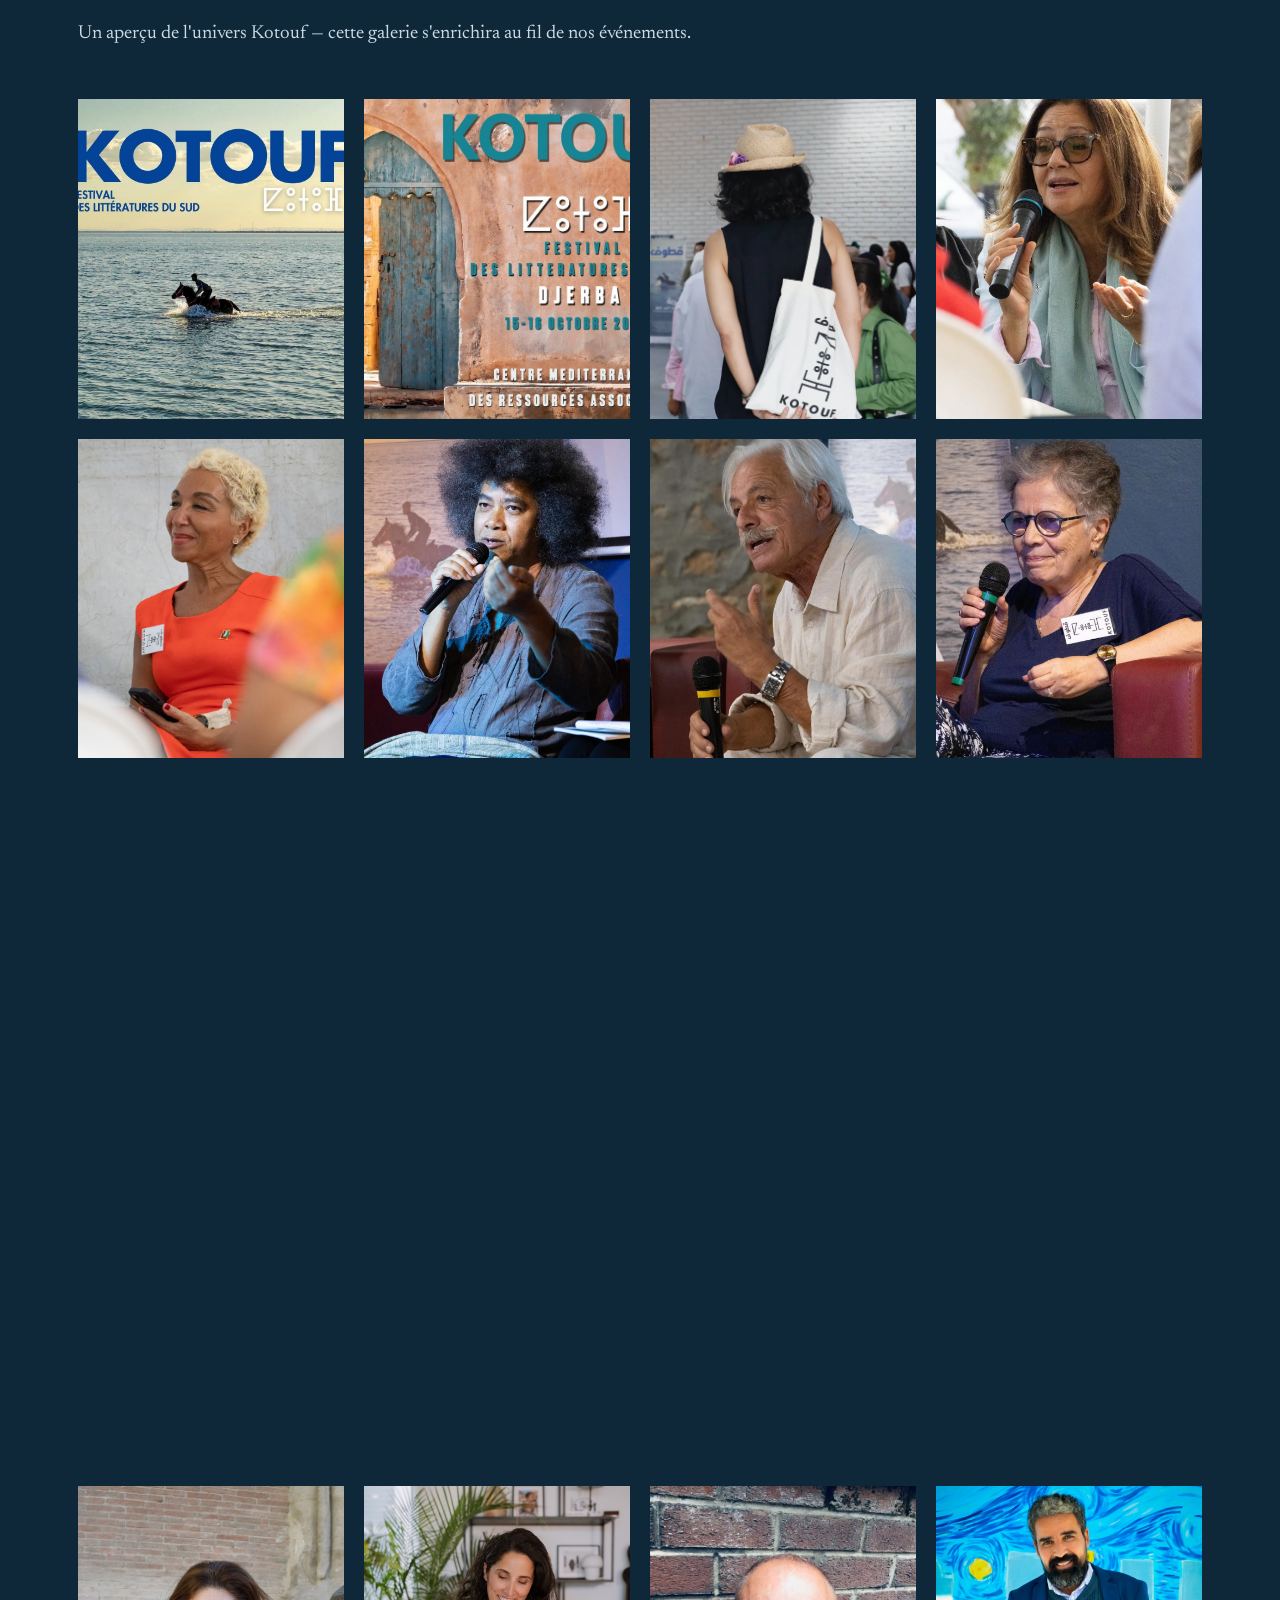
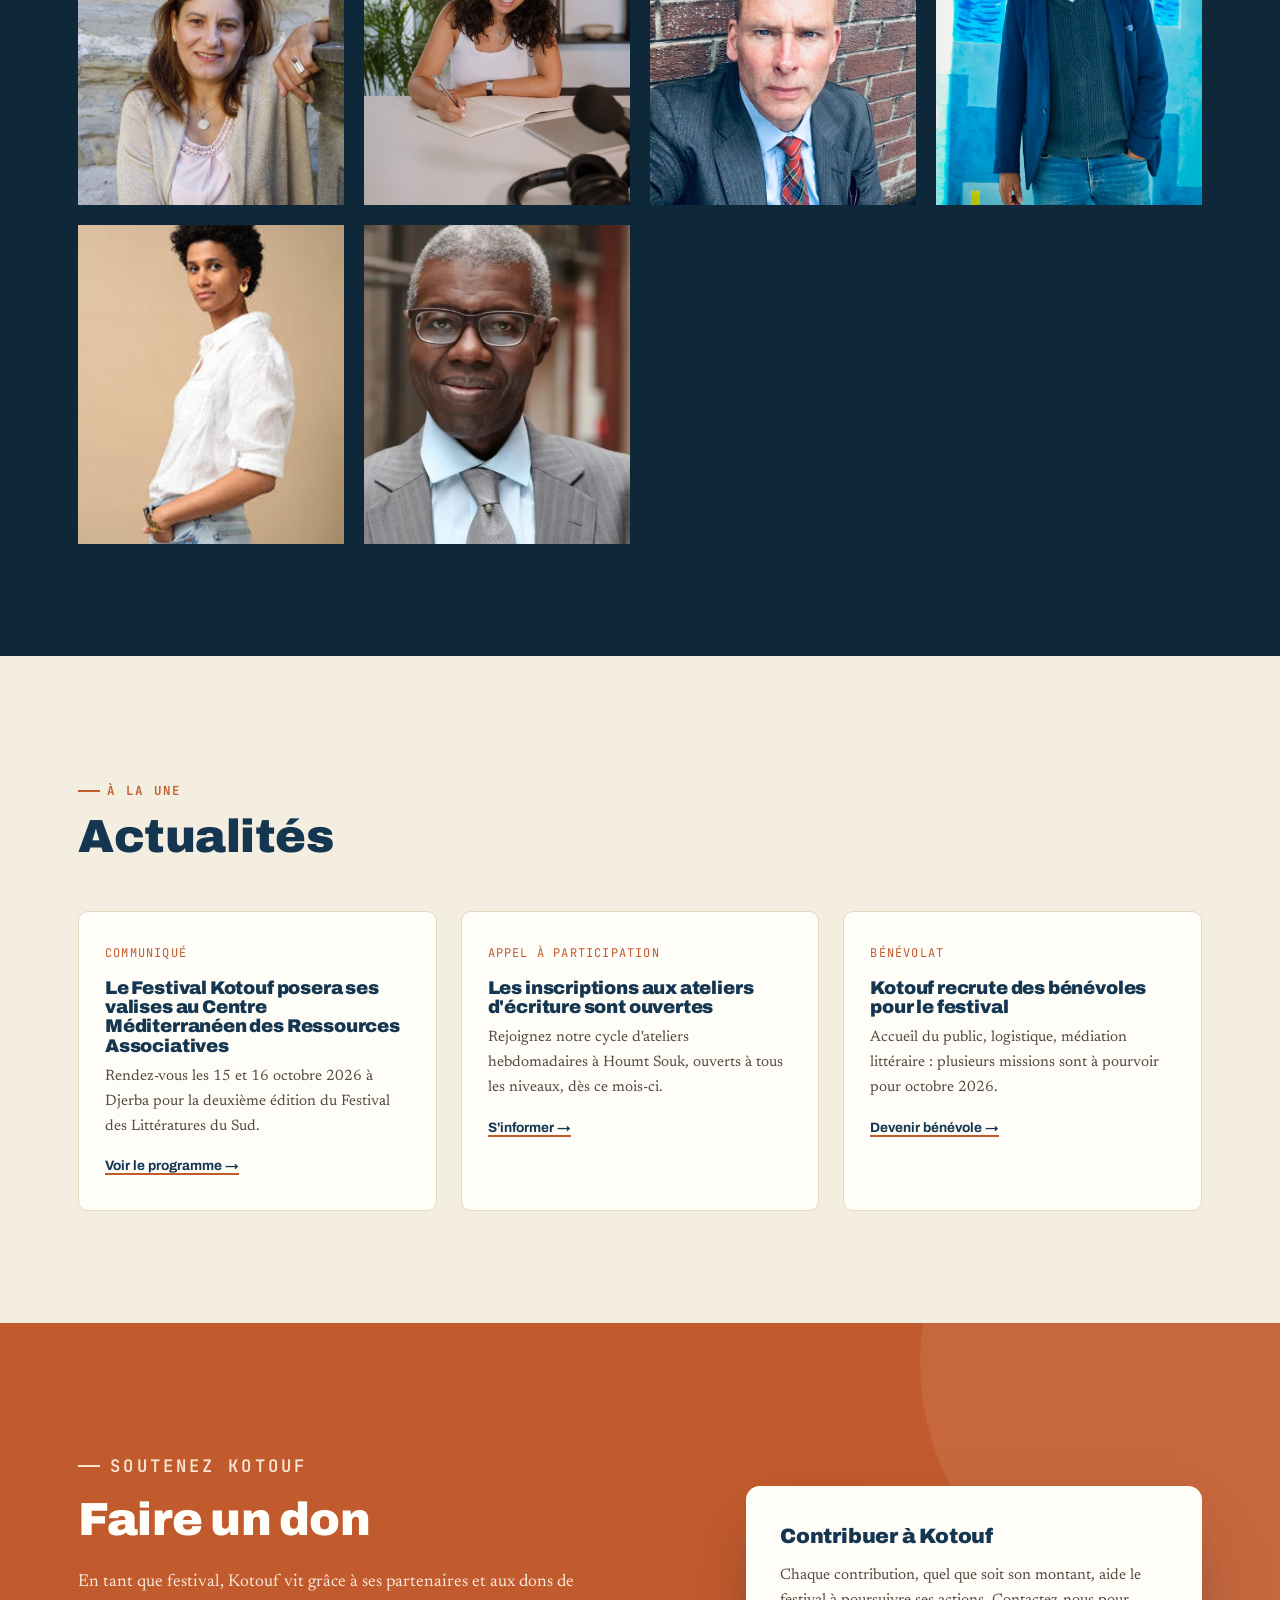
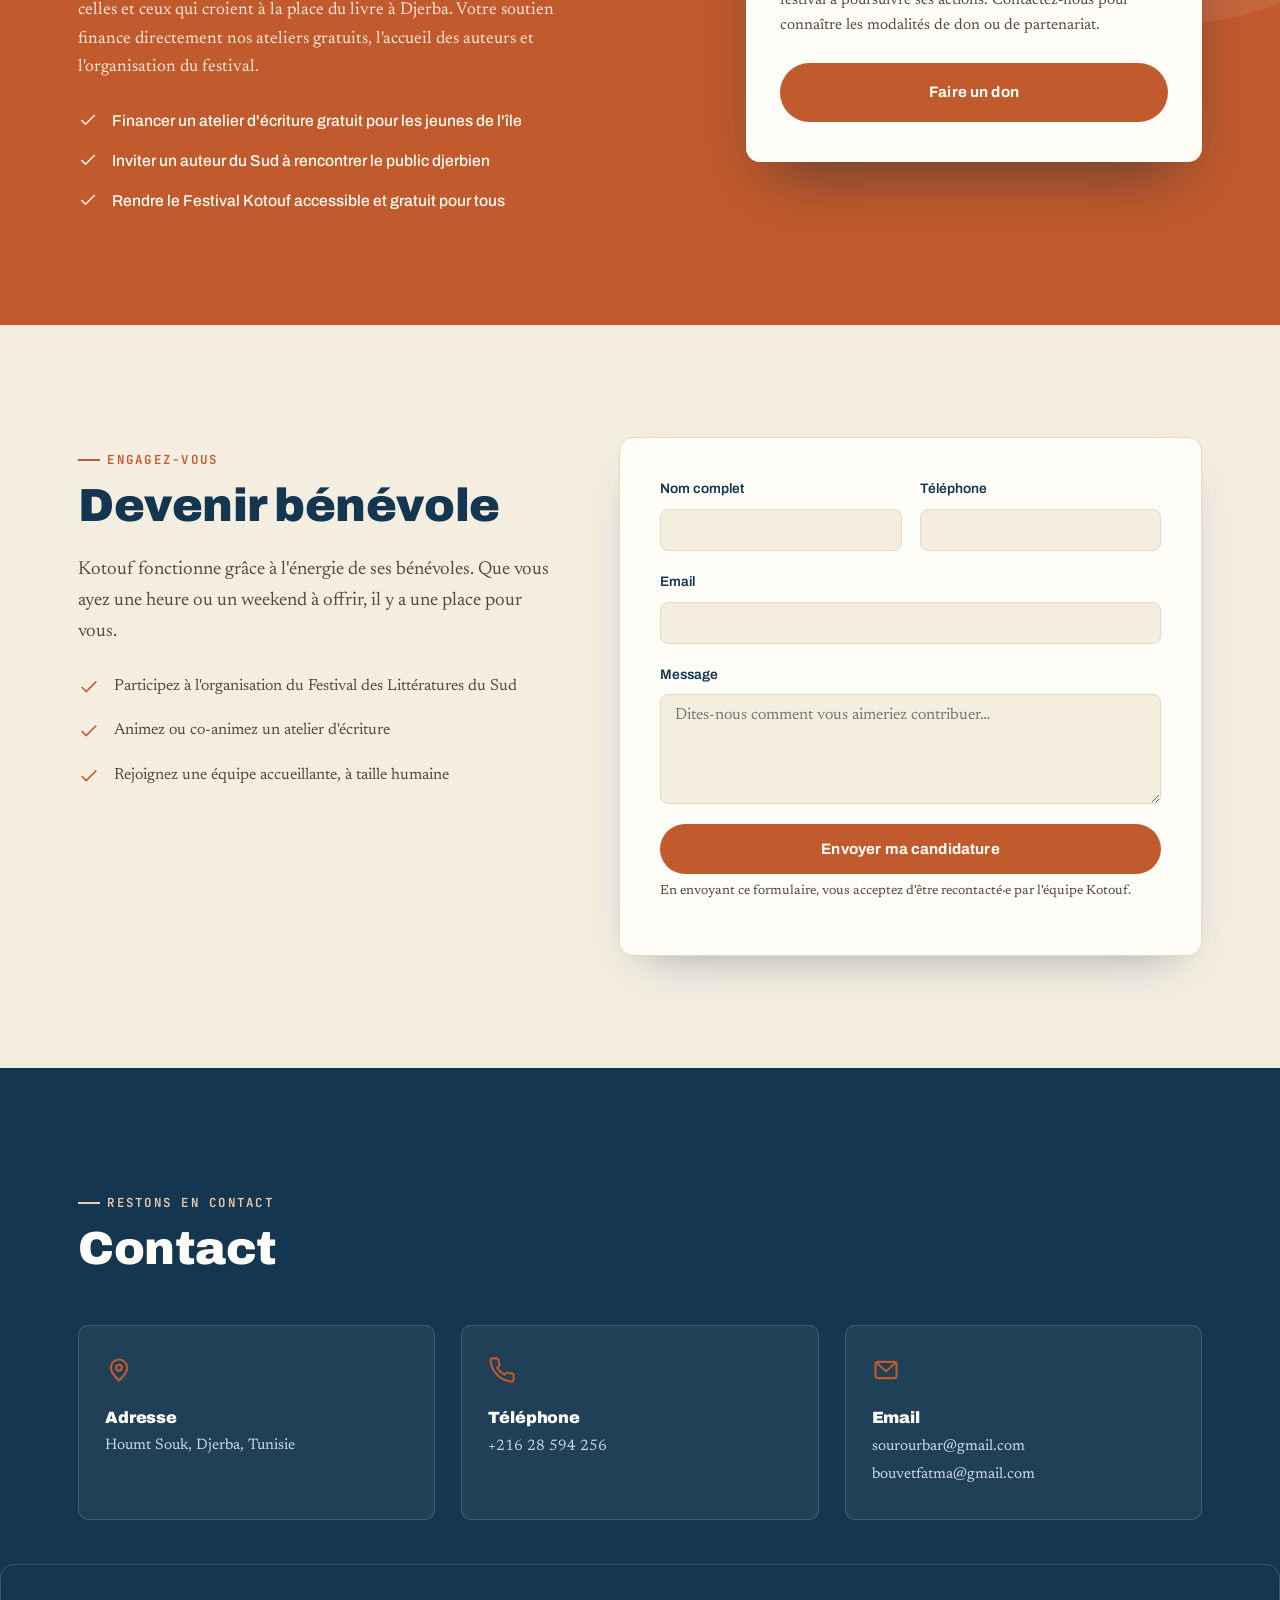
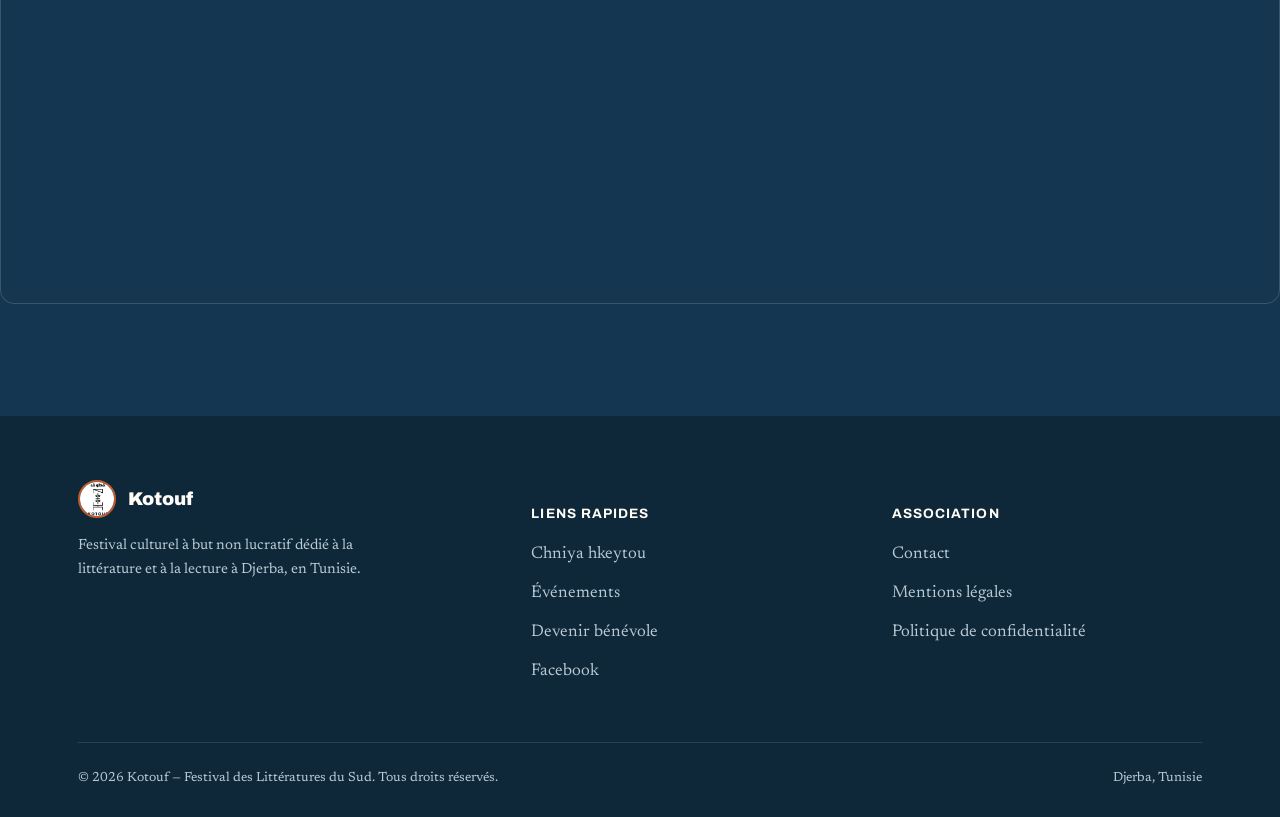
==== commit 07ad7077: "Update index.html" ====
--- a/index.html
+++ b/index.html
@@ -2500,7 +2500,7 @@
               </button>
 
           </div>
-
+          
 
           <!-- =====================================================
                PROGRAM CONTENT
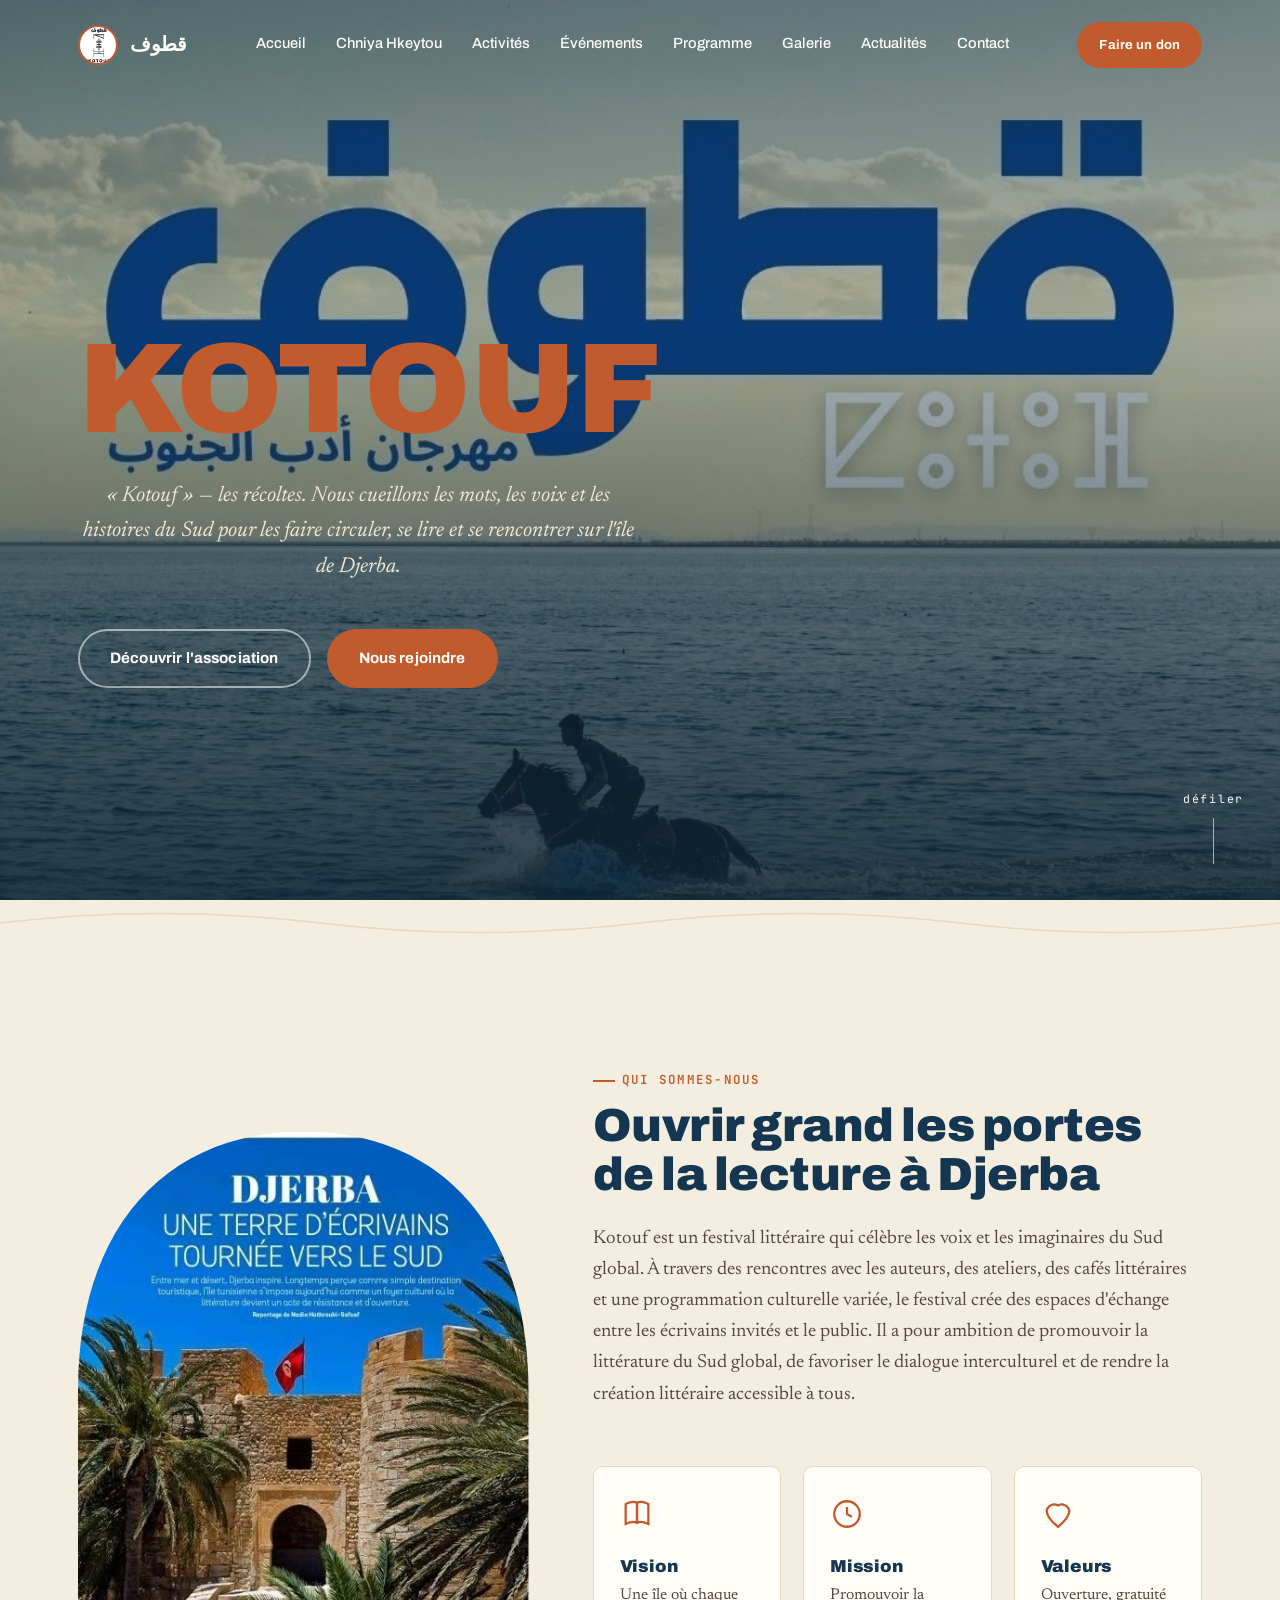
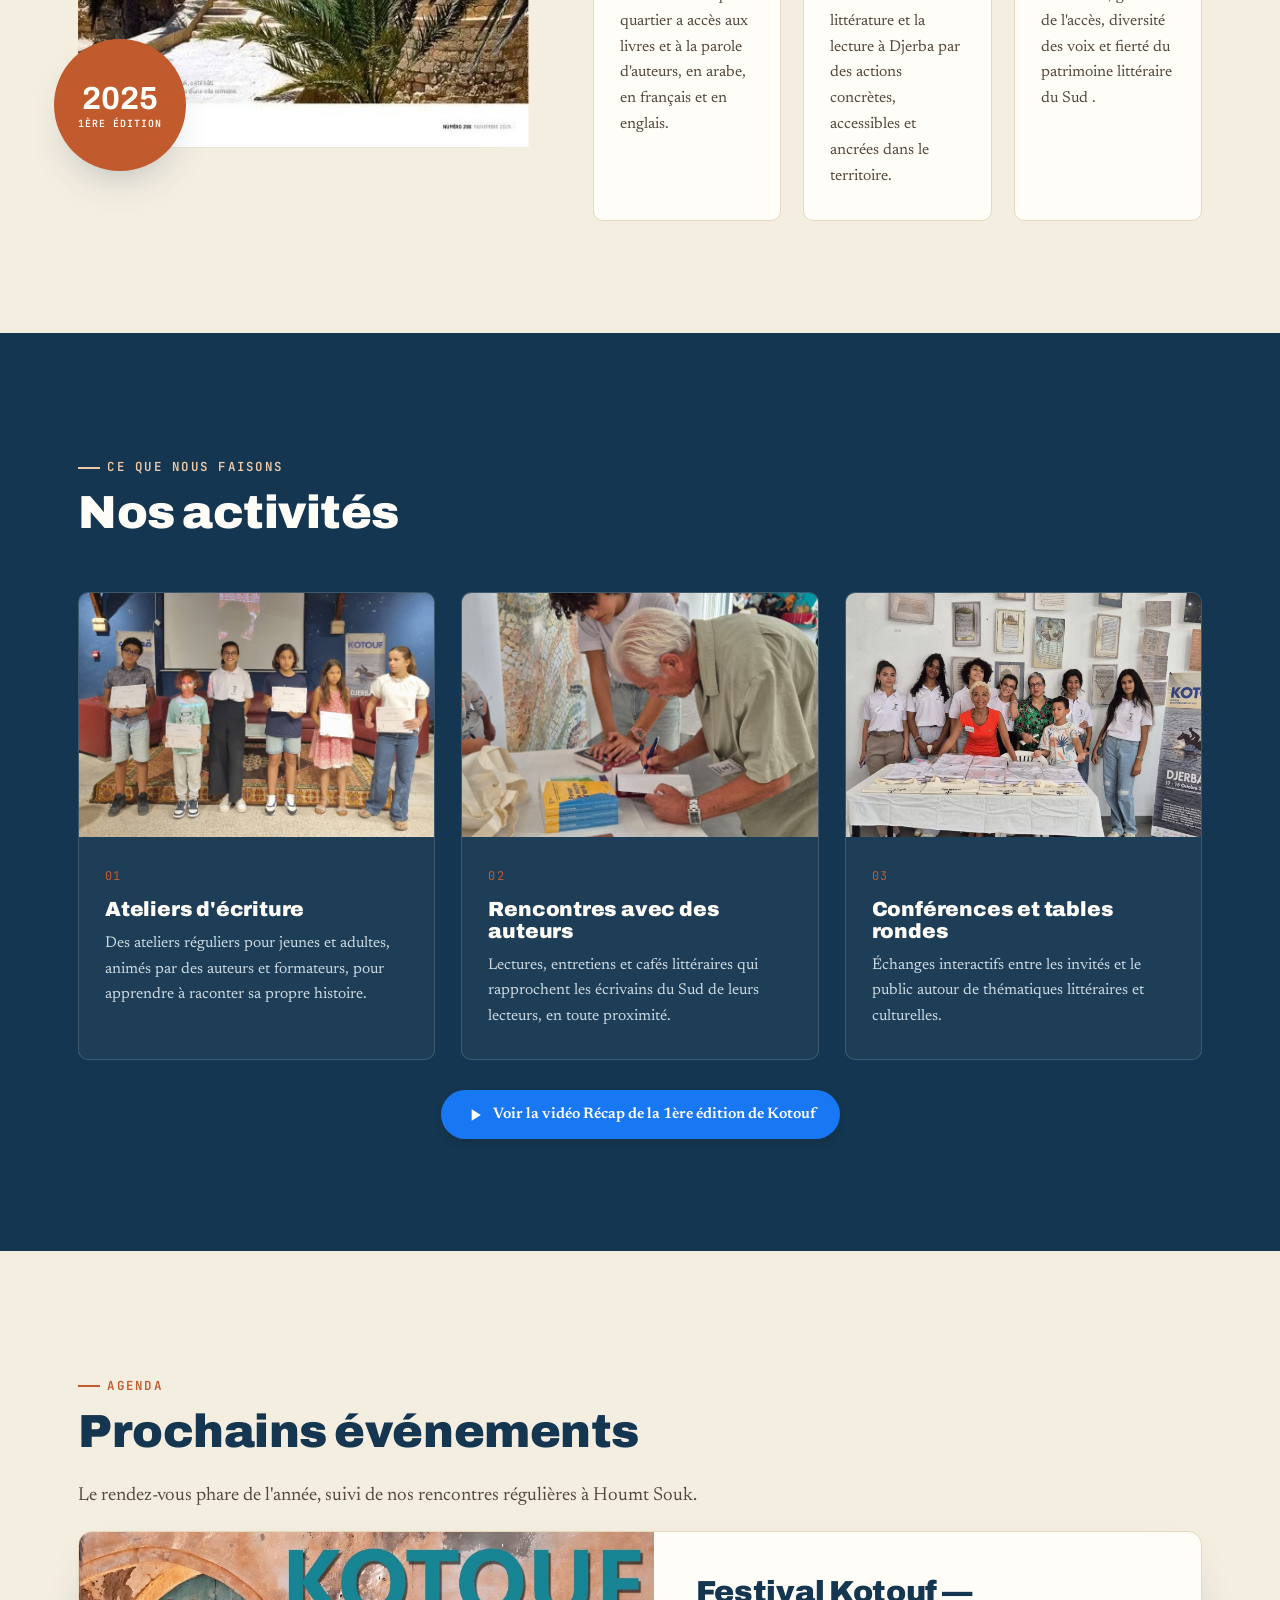
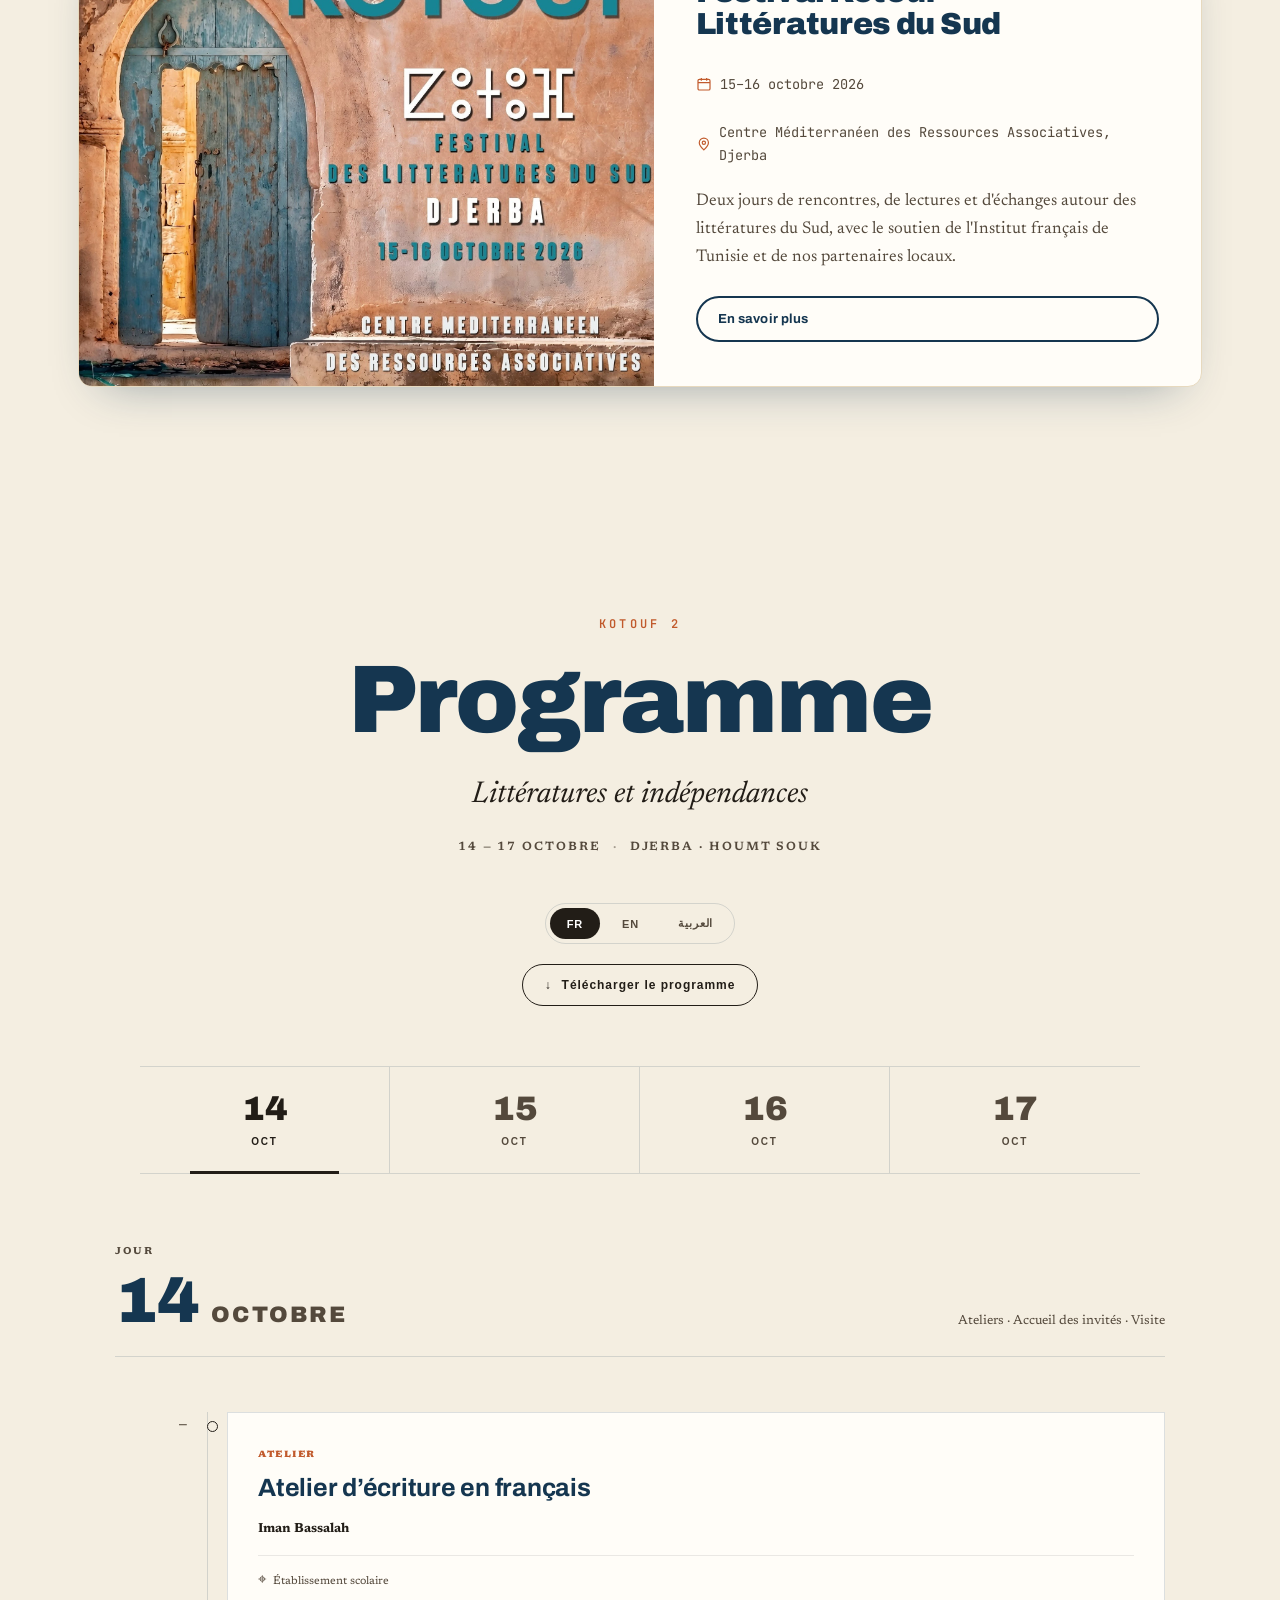
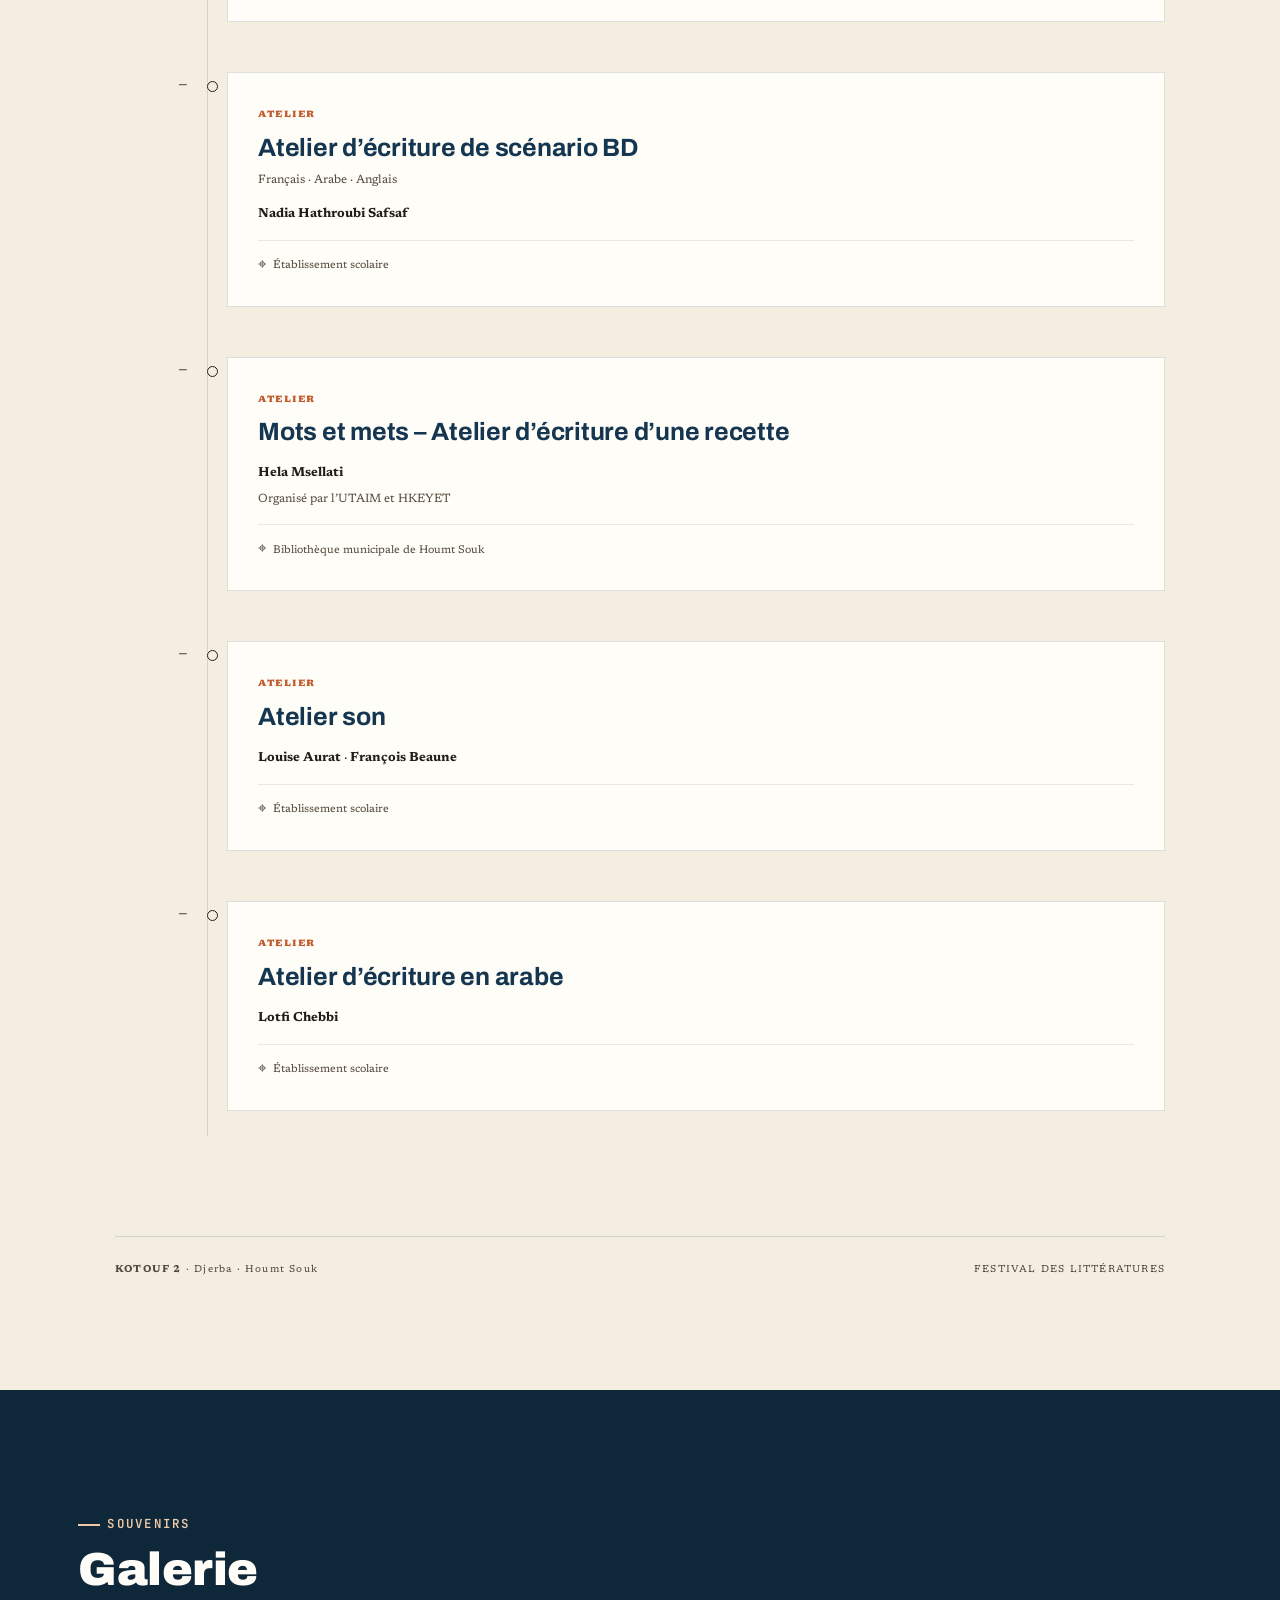
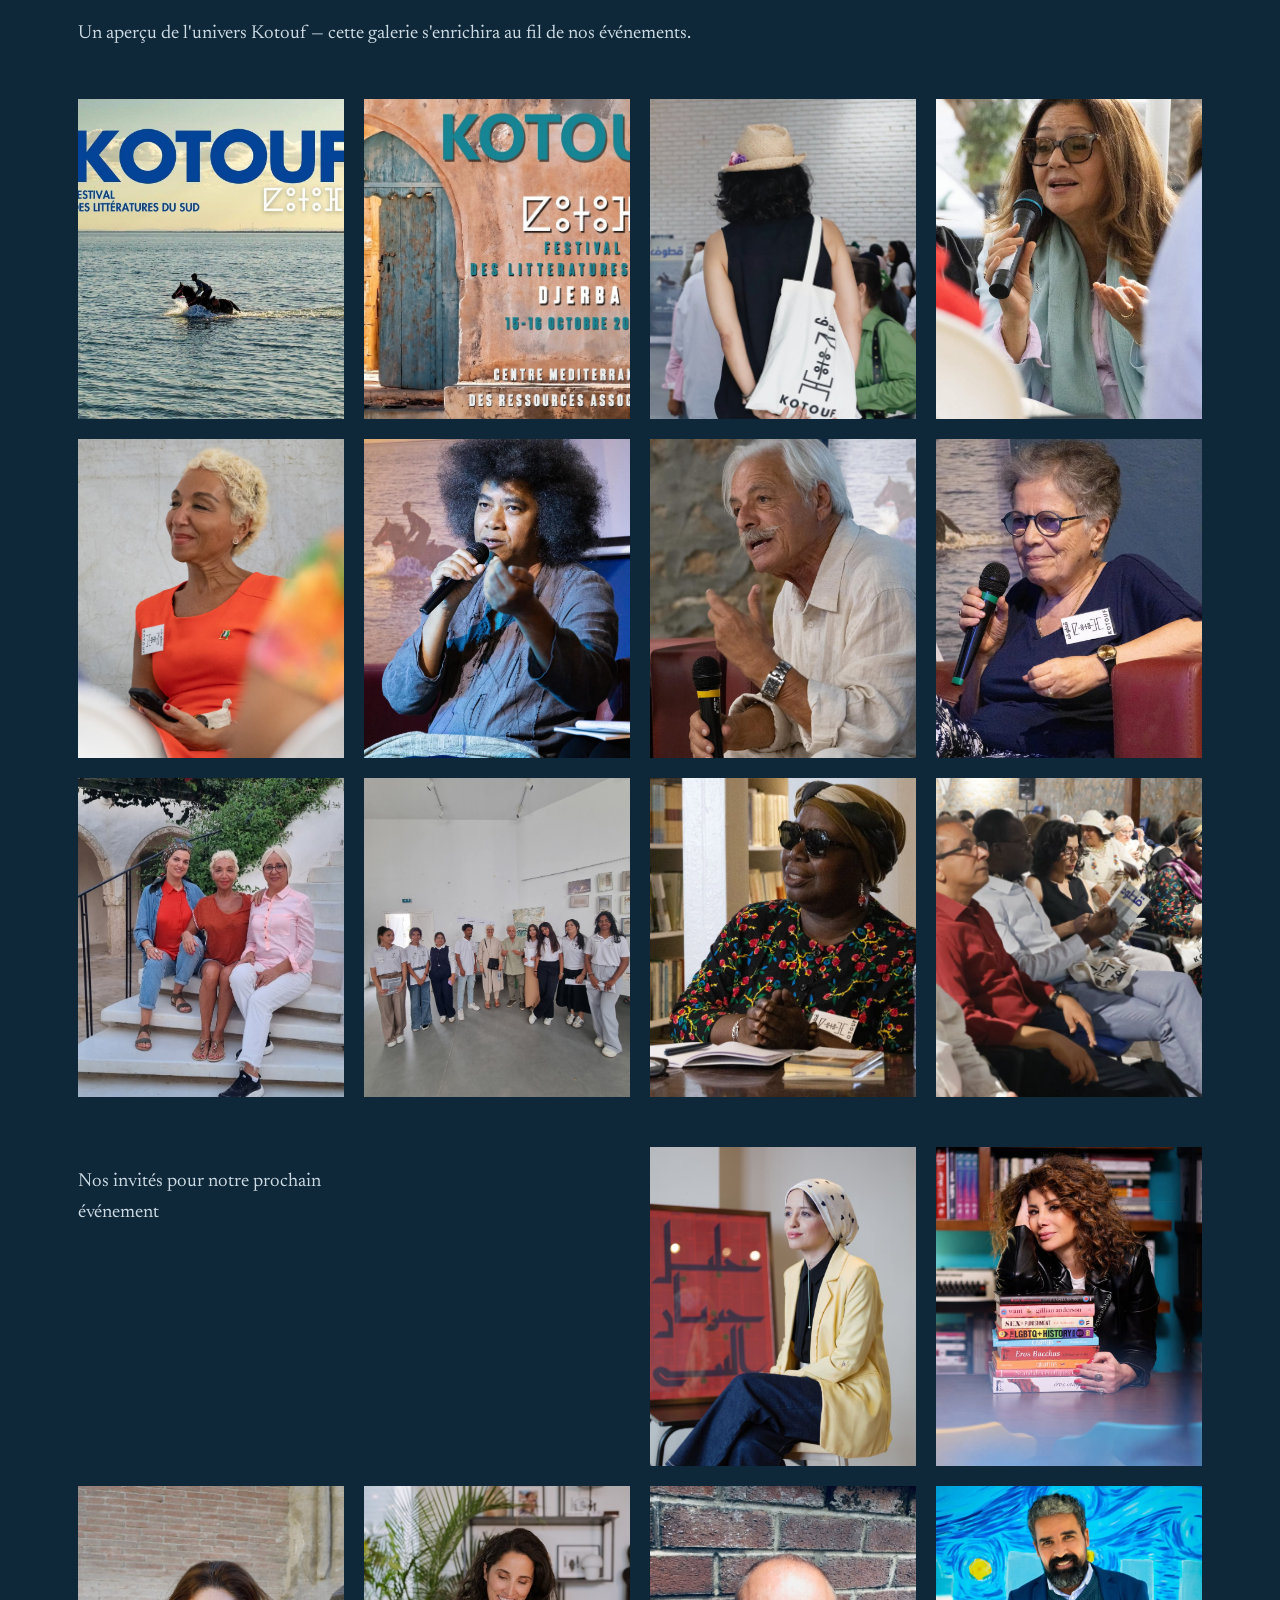
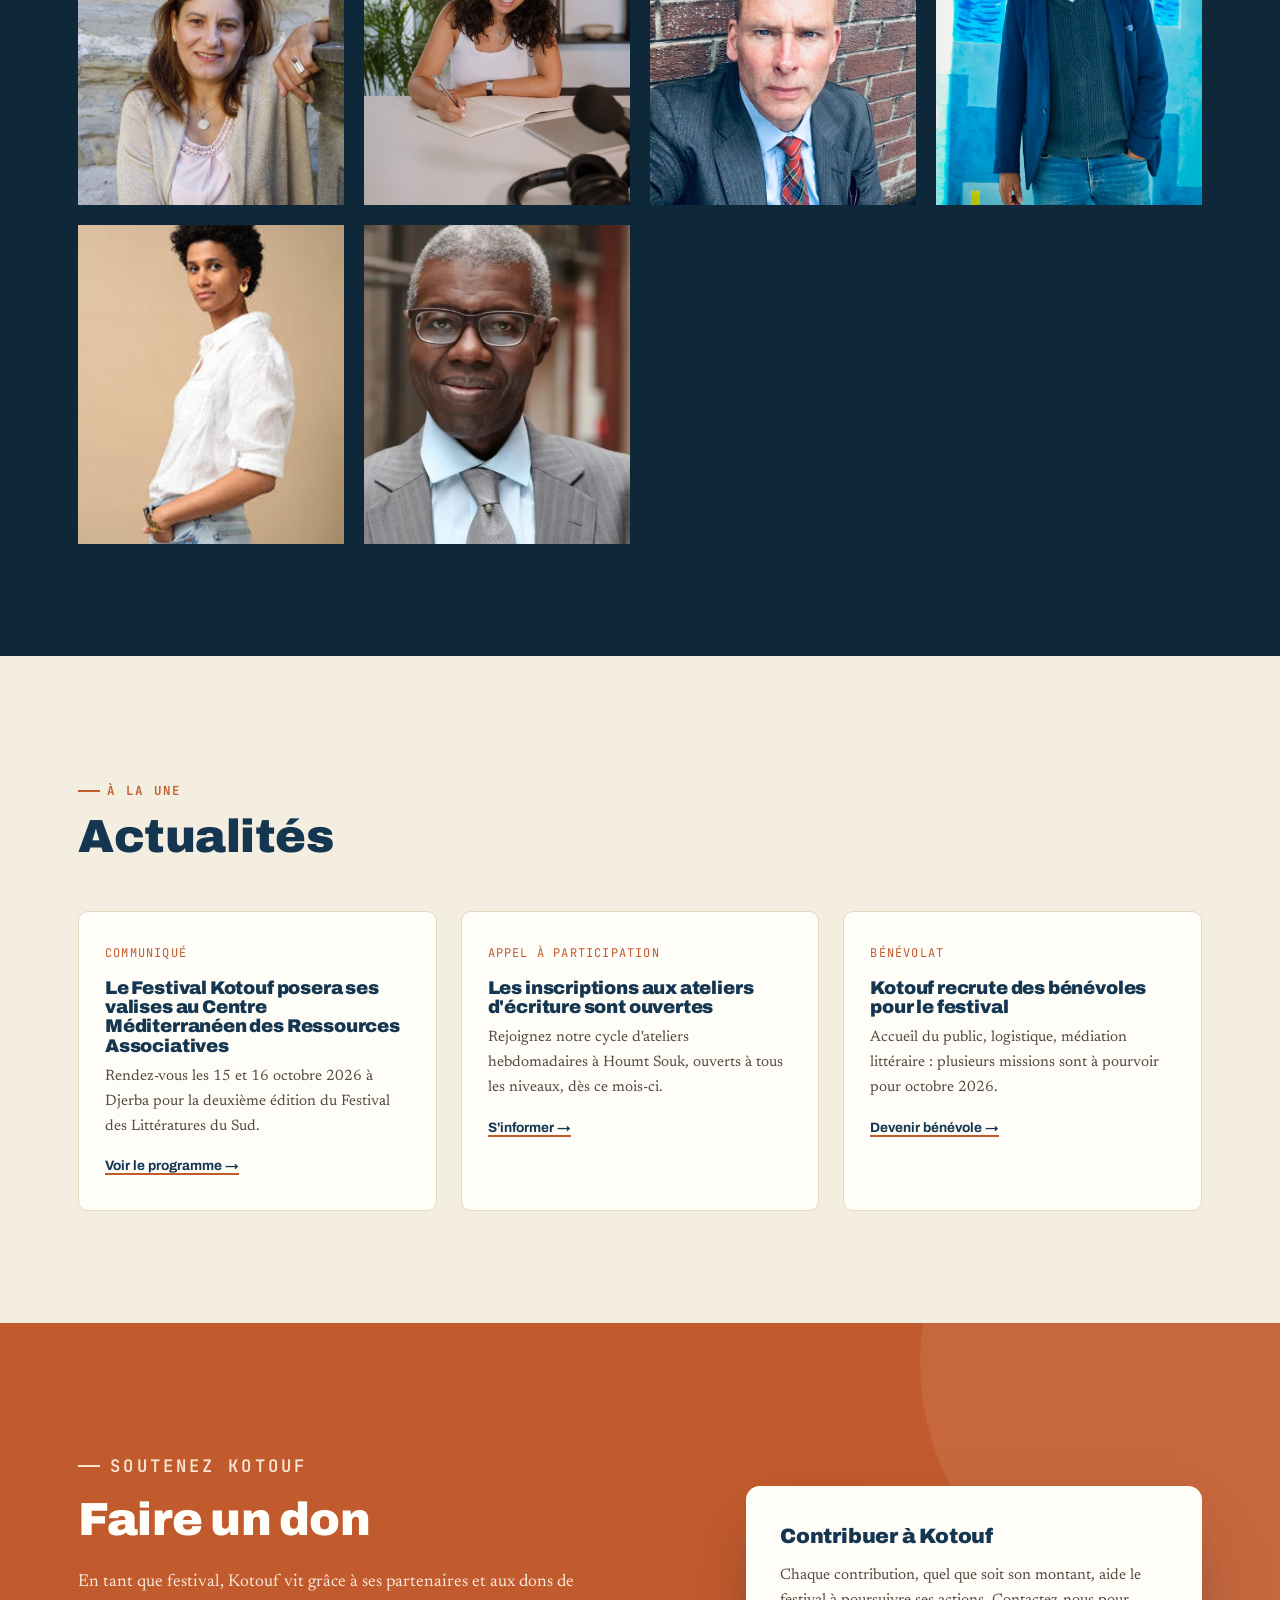
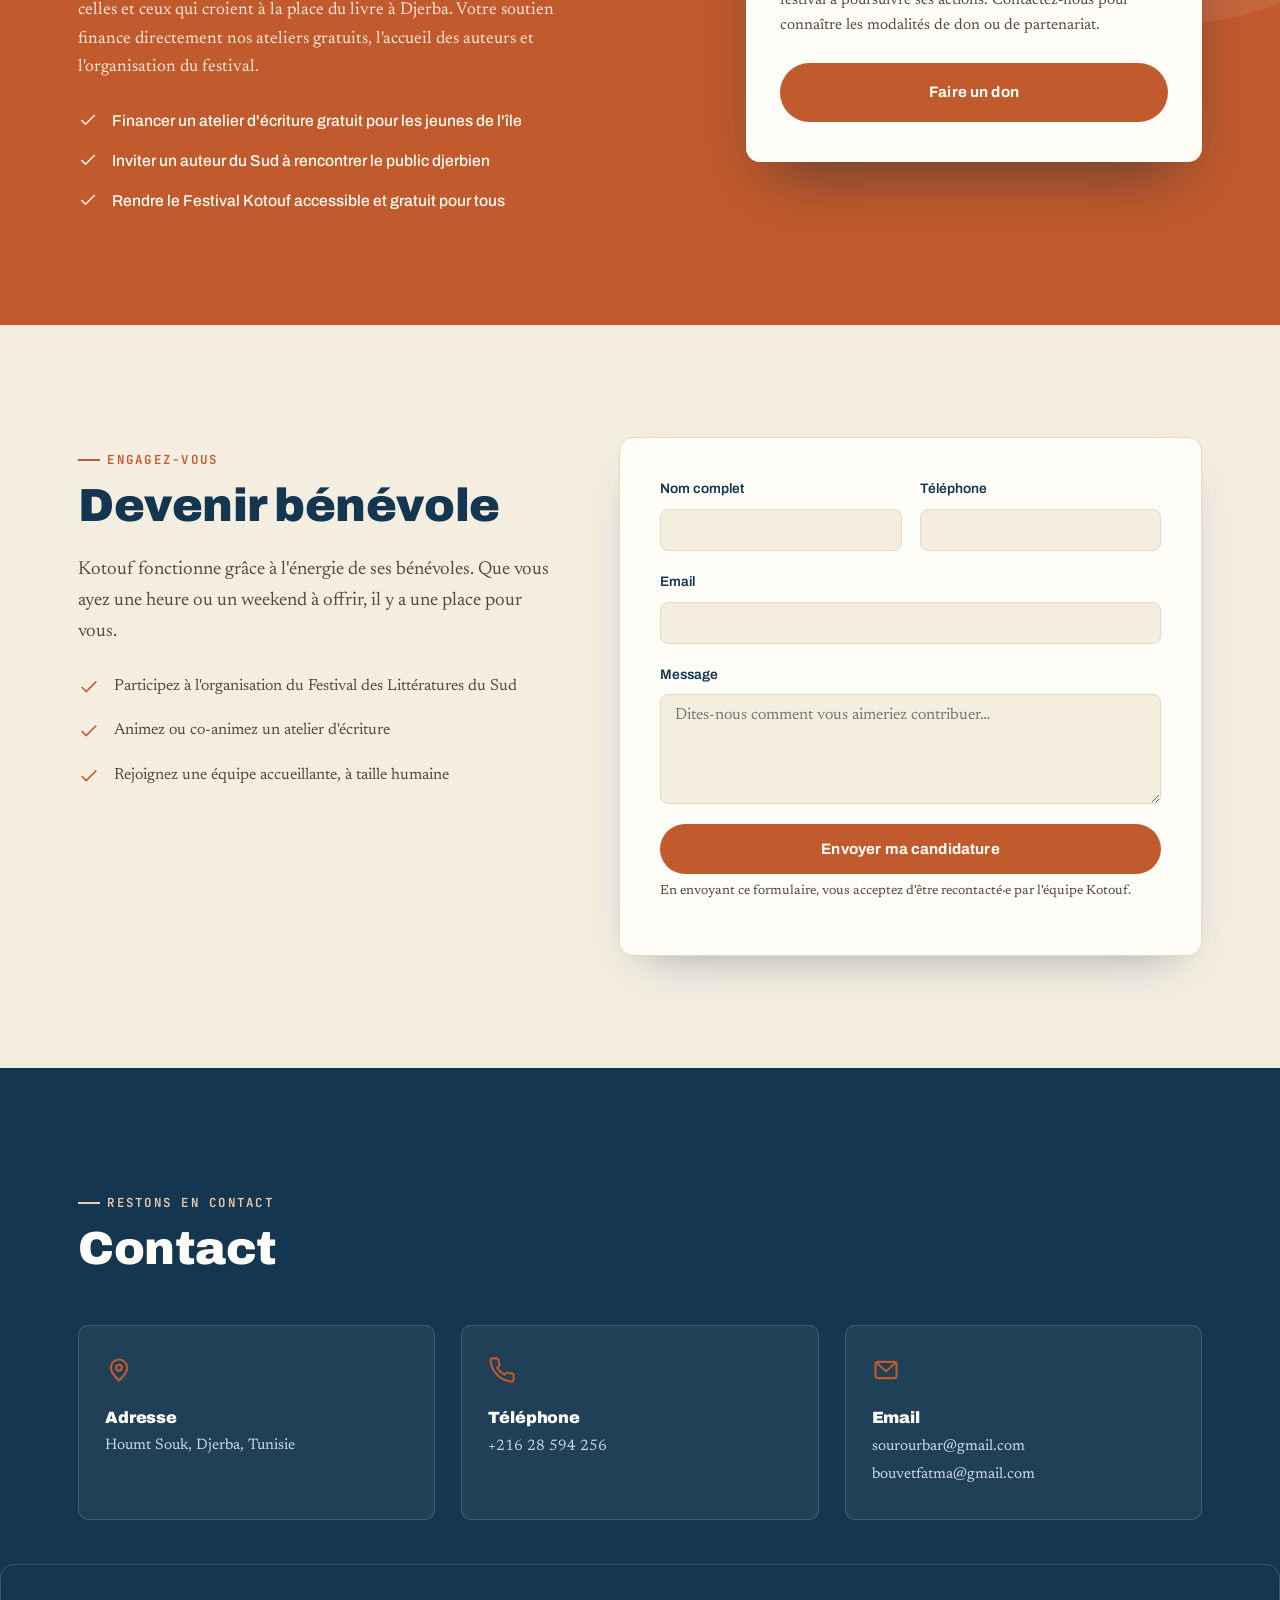
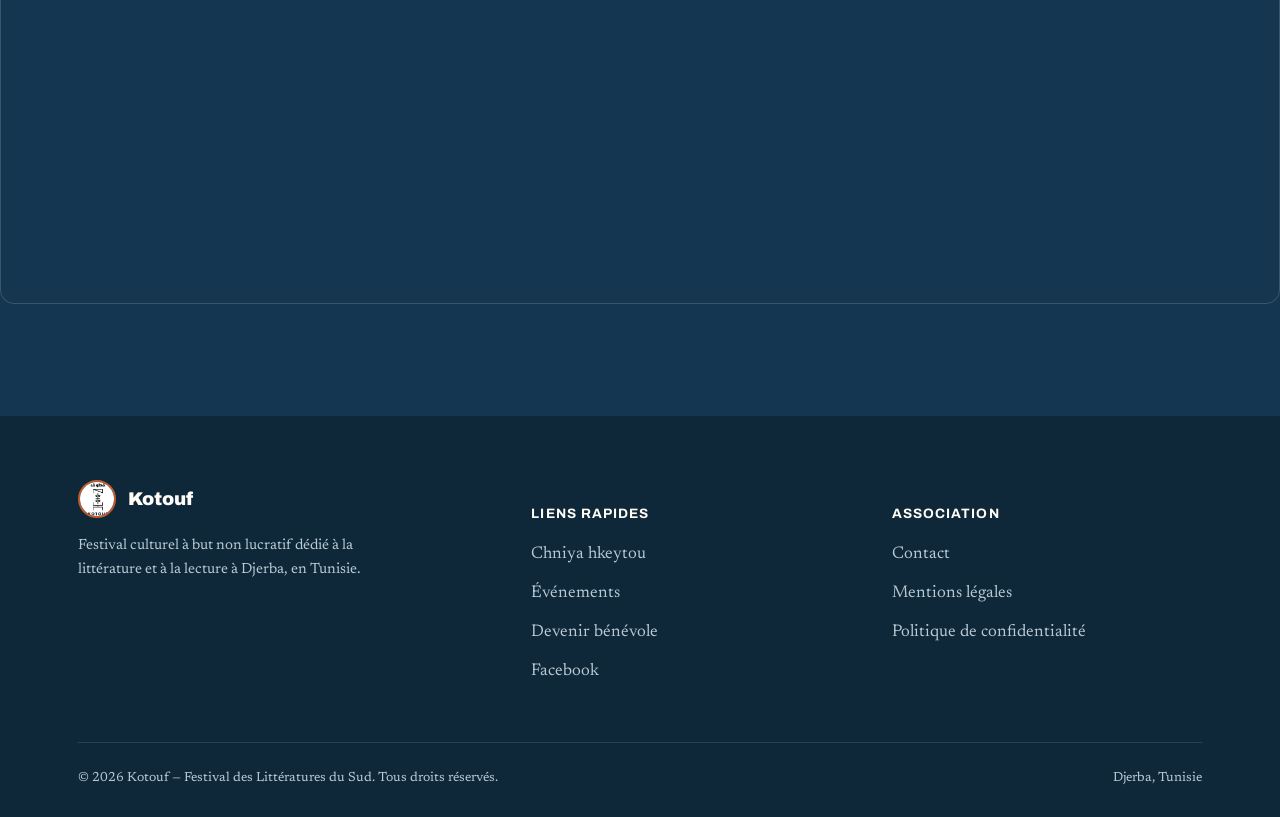
==== commit 298a33fd: "Update index.html" ====
--- a/index.html
+++ b/index.html
@@ -1105,6 +1105,23 @@
         gap: 10px;
       }
       .form-success.show {
+        display: flex;
+      }
+      .form-error {
+        display: none;
+        background: #f7e6e2;
+        border: 1.5px solid var(--terracotta);
+        color: var(--terracotta-2);
+        border-radius: 10px;
+        padding: 16px 18px;
+        font-family: "Archivo", sans-serif;
+        font-weight: 600;
+        font-size: 0.92rem;
+        margin-bottom: 20px;
+        align-items: center;
+        gap: 10px;
+      }
+      .form-error.show {
         display: flex;
       }
 
@@ -2500,7 +2517,7 @@
               </button>
 
           </div>
-          
+
 
           <!-- =====================================================
                PROGRAM CONTENT
@@ -3808,6 +3825,8 @@
           <form
             class="volunteer reveal reveal-2"
             id="volunteer-form"
+            action="https://formspree.io/f/mvkgooyq"
+            method="POST"
             novalidate
           >
             <div class="form-success" id="form-success">
@@ -3823,6 +3842,22 @@
               </svg>
               Merci ! Votre message a bien été enregistré, nous revenons vers
               vous rapidement.
+            </div>
+            <div class="form-error" id="form-error">
+              <svg
+                width="20"
+                height="20"
+                viewBox="0 0 24 24"
+                fill="none"
+                stroke="currentColor"
+                stroke-width="2"
+              >
+                <circle cx="12" cy="12" r="10" />
+                <line x1="12" y1="8" x2="12" y2="12" />
+                <line x1="12" y1="16" x2="12.01" y2="16" />
+              </svg>
+              Une erreur est survenue. Réessayez, ou écrivez-nous directement
+              à l'adresse indiquée plus bas.
             </div>
             <div class="form-row">
               <div class="field">
@@ -4031,18 +4066,45 @@
         revealEls.forEach((el) => el.classList.add("in-view"));
       }
 
-      // Volunteer form — client-side only confirmation (no backend wired up)
+      // Volunteer form — envoi réel via Formspree
       const form = document.getElementById("volunteer-form");
       const success = document.getElementById("form-success");
-      form.addEventListener("submit", (e) => {
+      const formError = document.getElementById("form-error");
+      form.addEventListener("submit", async (e) => {
         e.preventDefault();
         if (!form.checkValidity()) {
           form.reportValidity();
           return;
         }
-        success.classList.add("show");
-        form.reset();
-        success.scrollIntoView({ behavior: "smooth", block: "nearest" });
+
+        formError.classList.remove("show");
+        const submitBtn = form.querySelector('button[type="submit"]');
+        const originalLabel = submitBtn.textContent;
+        submitBtn.disabled = true;
+        submitBtn.textContent = "Envoi en cours…";
+
+        try {
+          const response = await fetch(form.action, {
+            method: "POST",
+            body: new FormData(form),
+            headers: { Accept: "application/json" },
+          });
+
+          if (response.ok) {
+            success.classList.add("show");
+            form.reset();
+            success.scrollIntoView({ behavior: "smooth", block: "nearest" });
+          } else {
+            formError.classList.add("show");
+            formError.scrollIntoView({ behavior: "smooth", block: "nearest" });
+          }
+        } catch (err) {
+          formError.classList.add("show");
+          formError.scrollIntoView({ behavior: "smooth", block: "nearest" });
+        } finally {
+          submitBtn.disabled = false;
+          submitBtn.textContent = originalLabel;
+        }
       });
 
       // Footer year
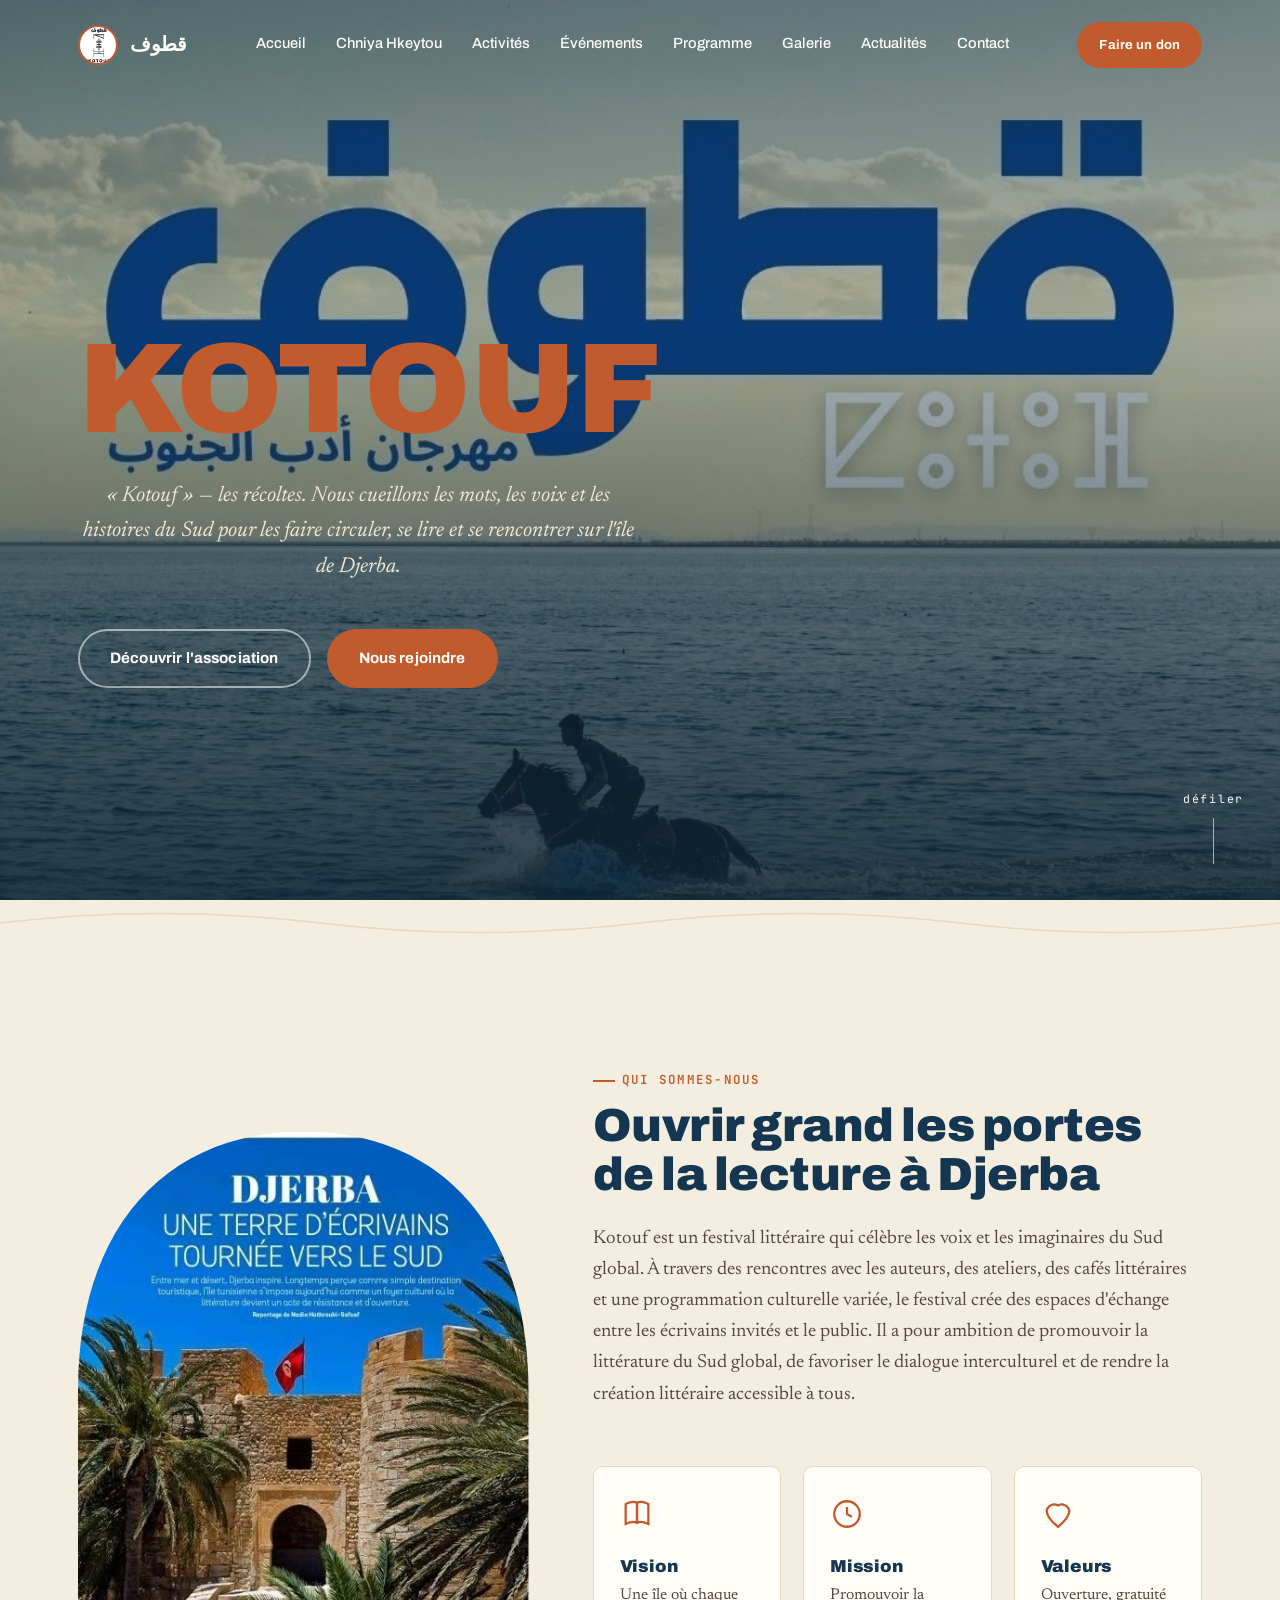
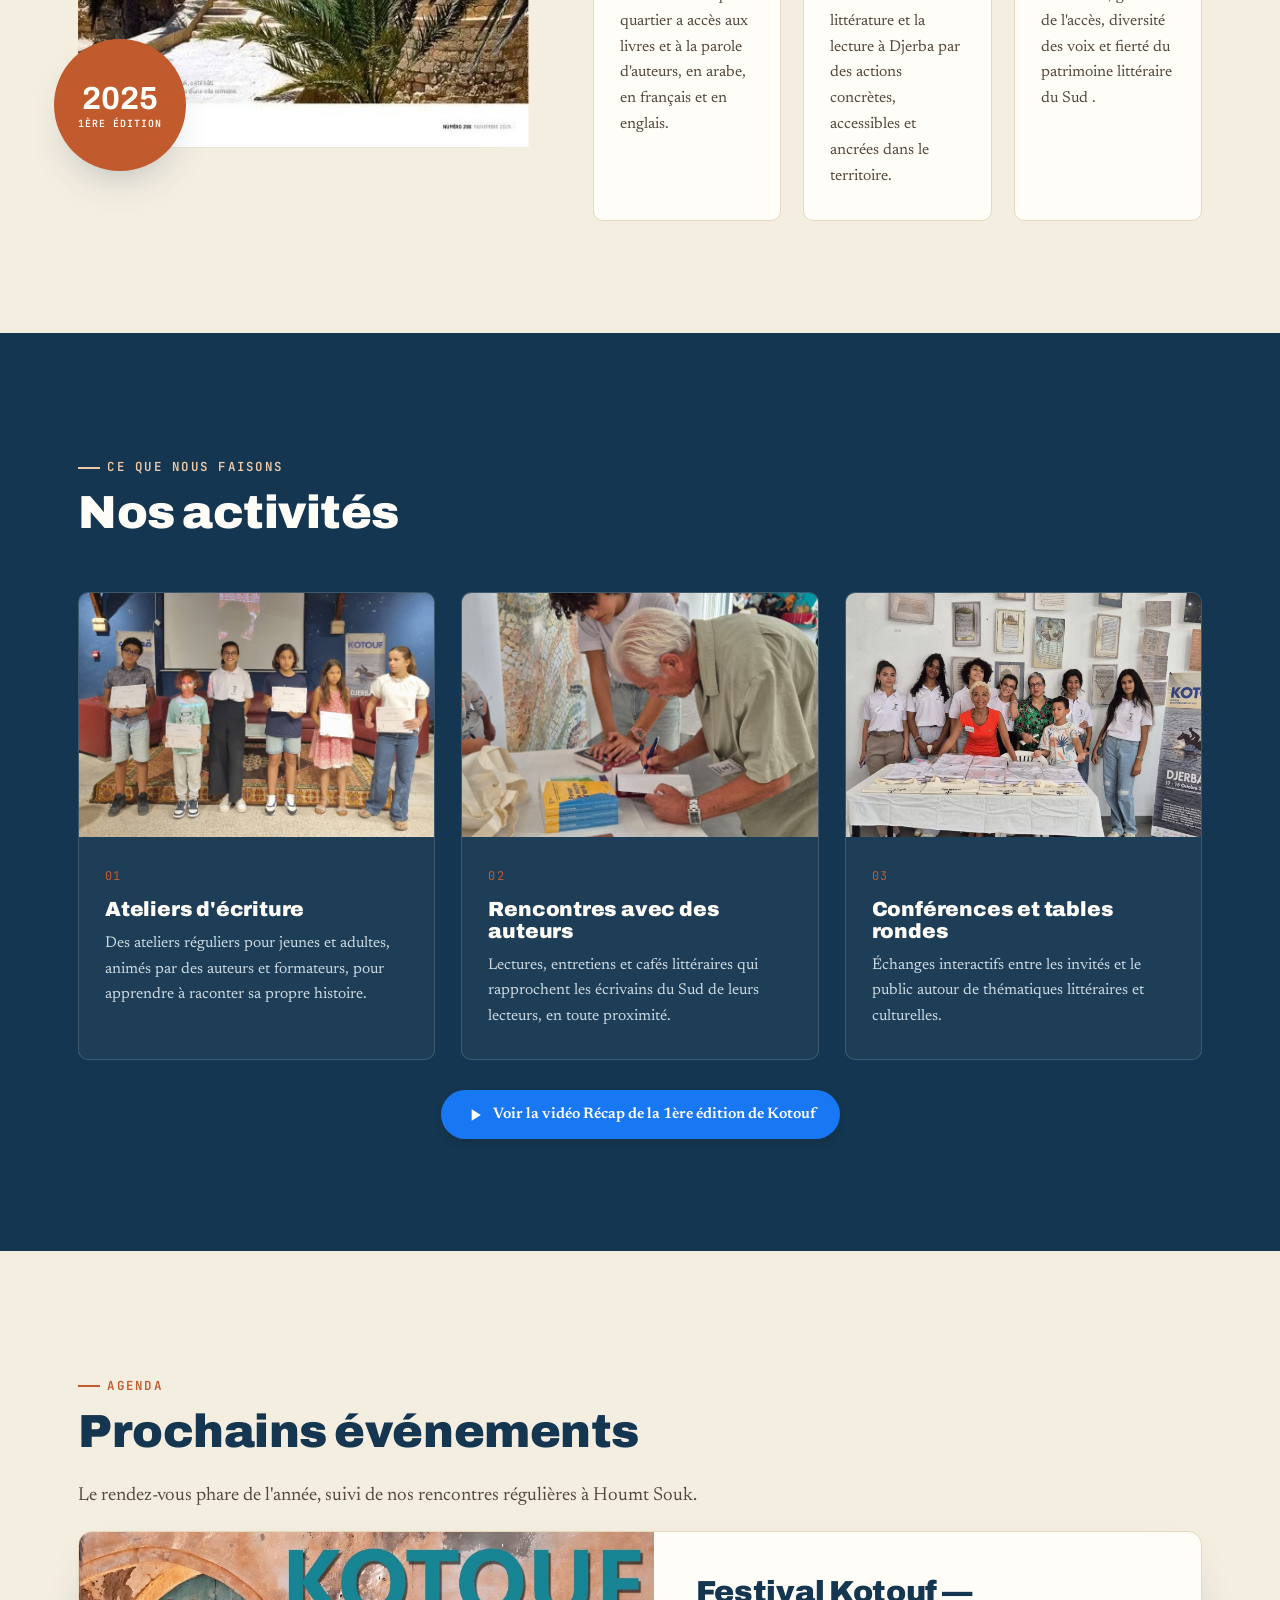
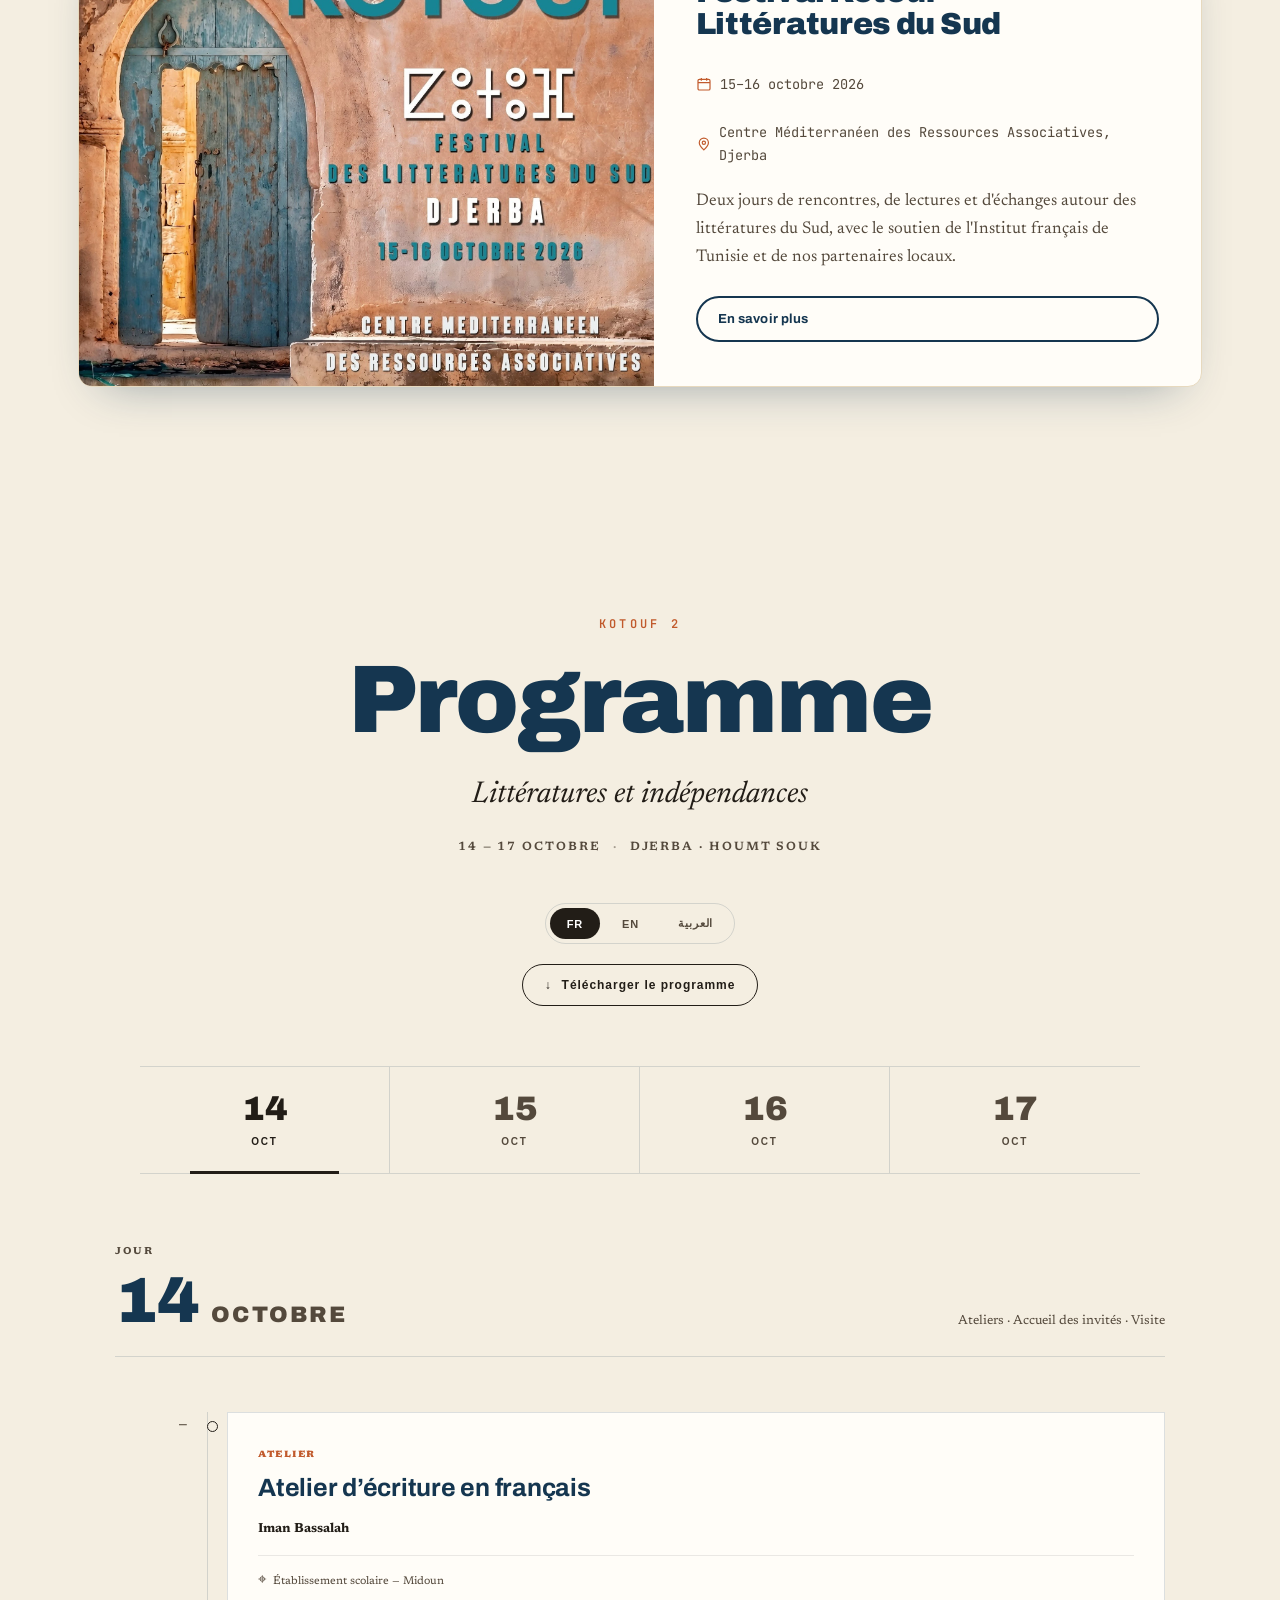
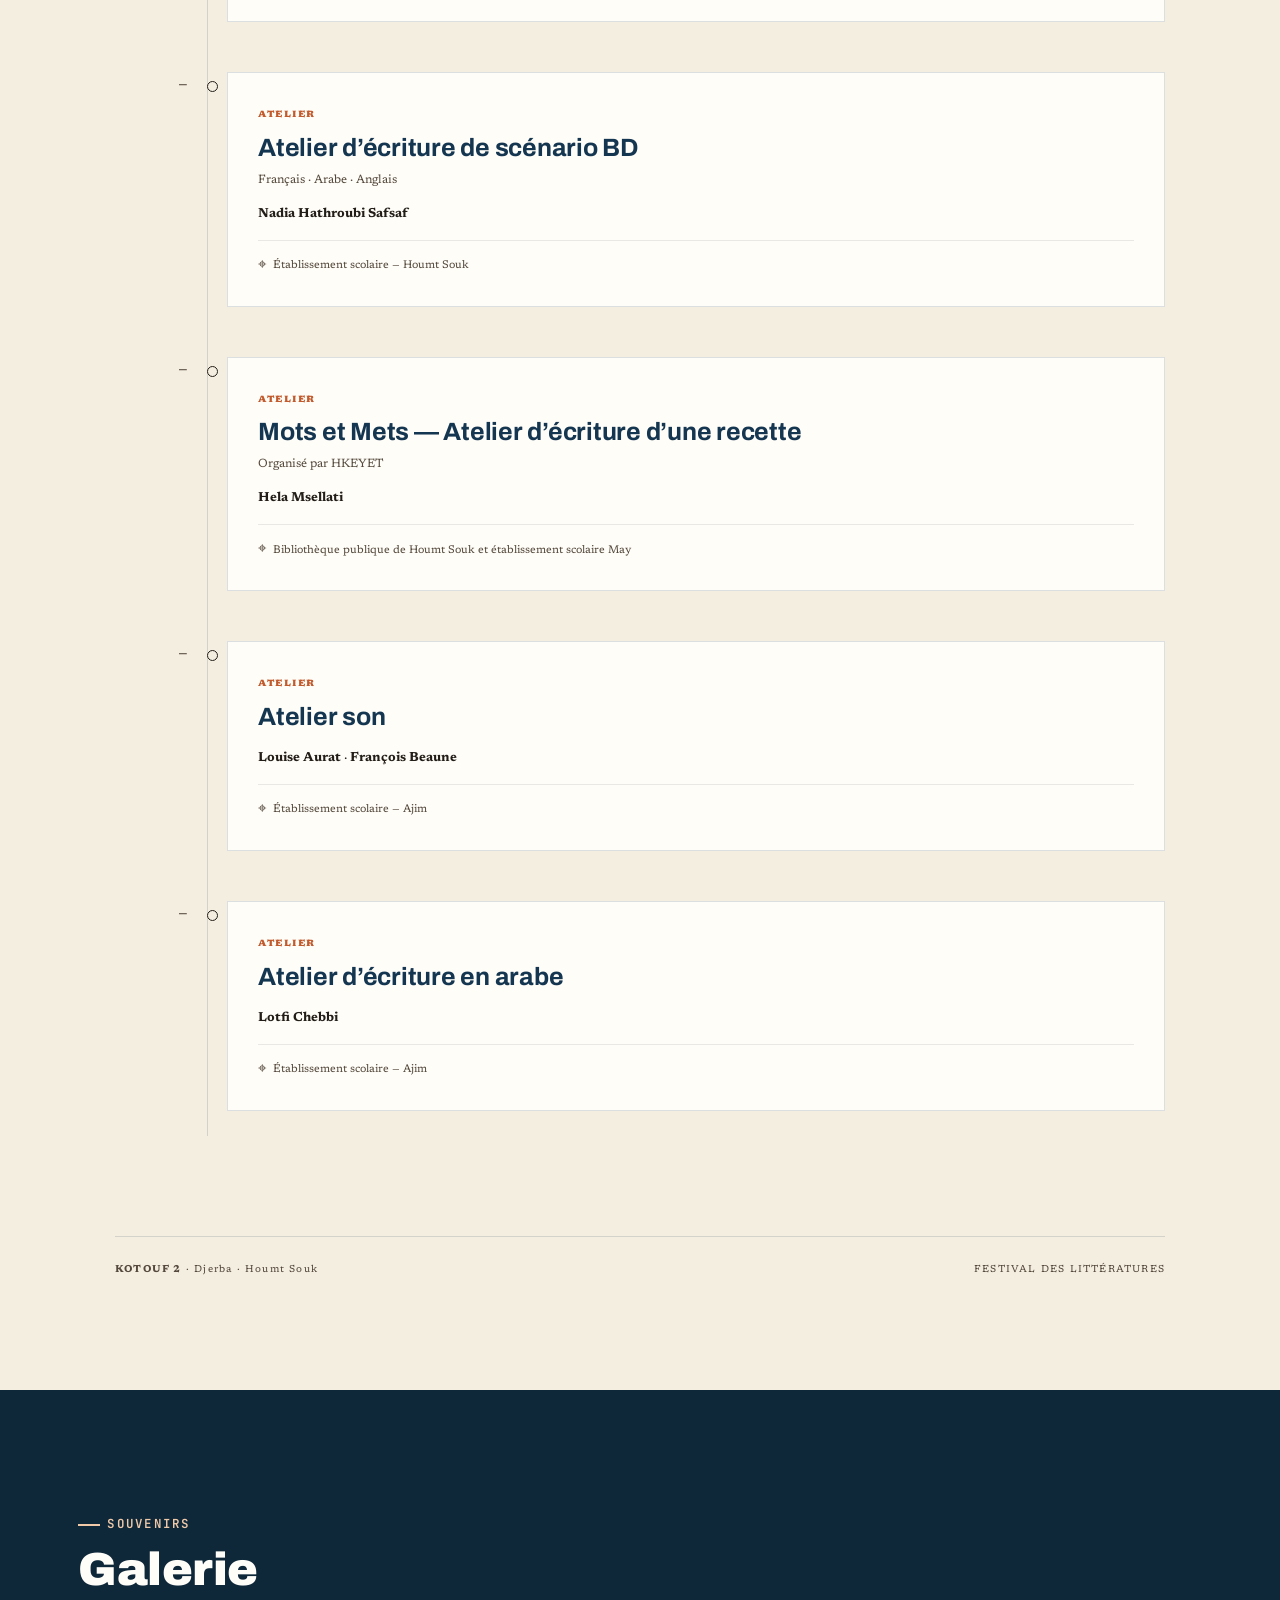
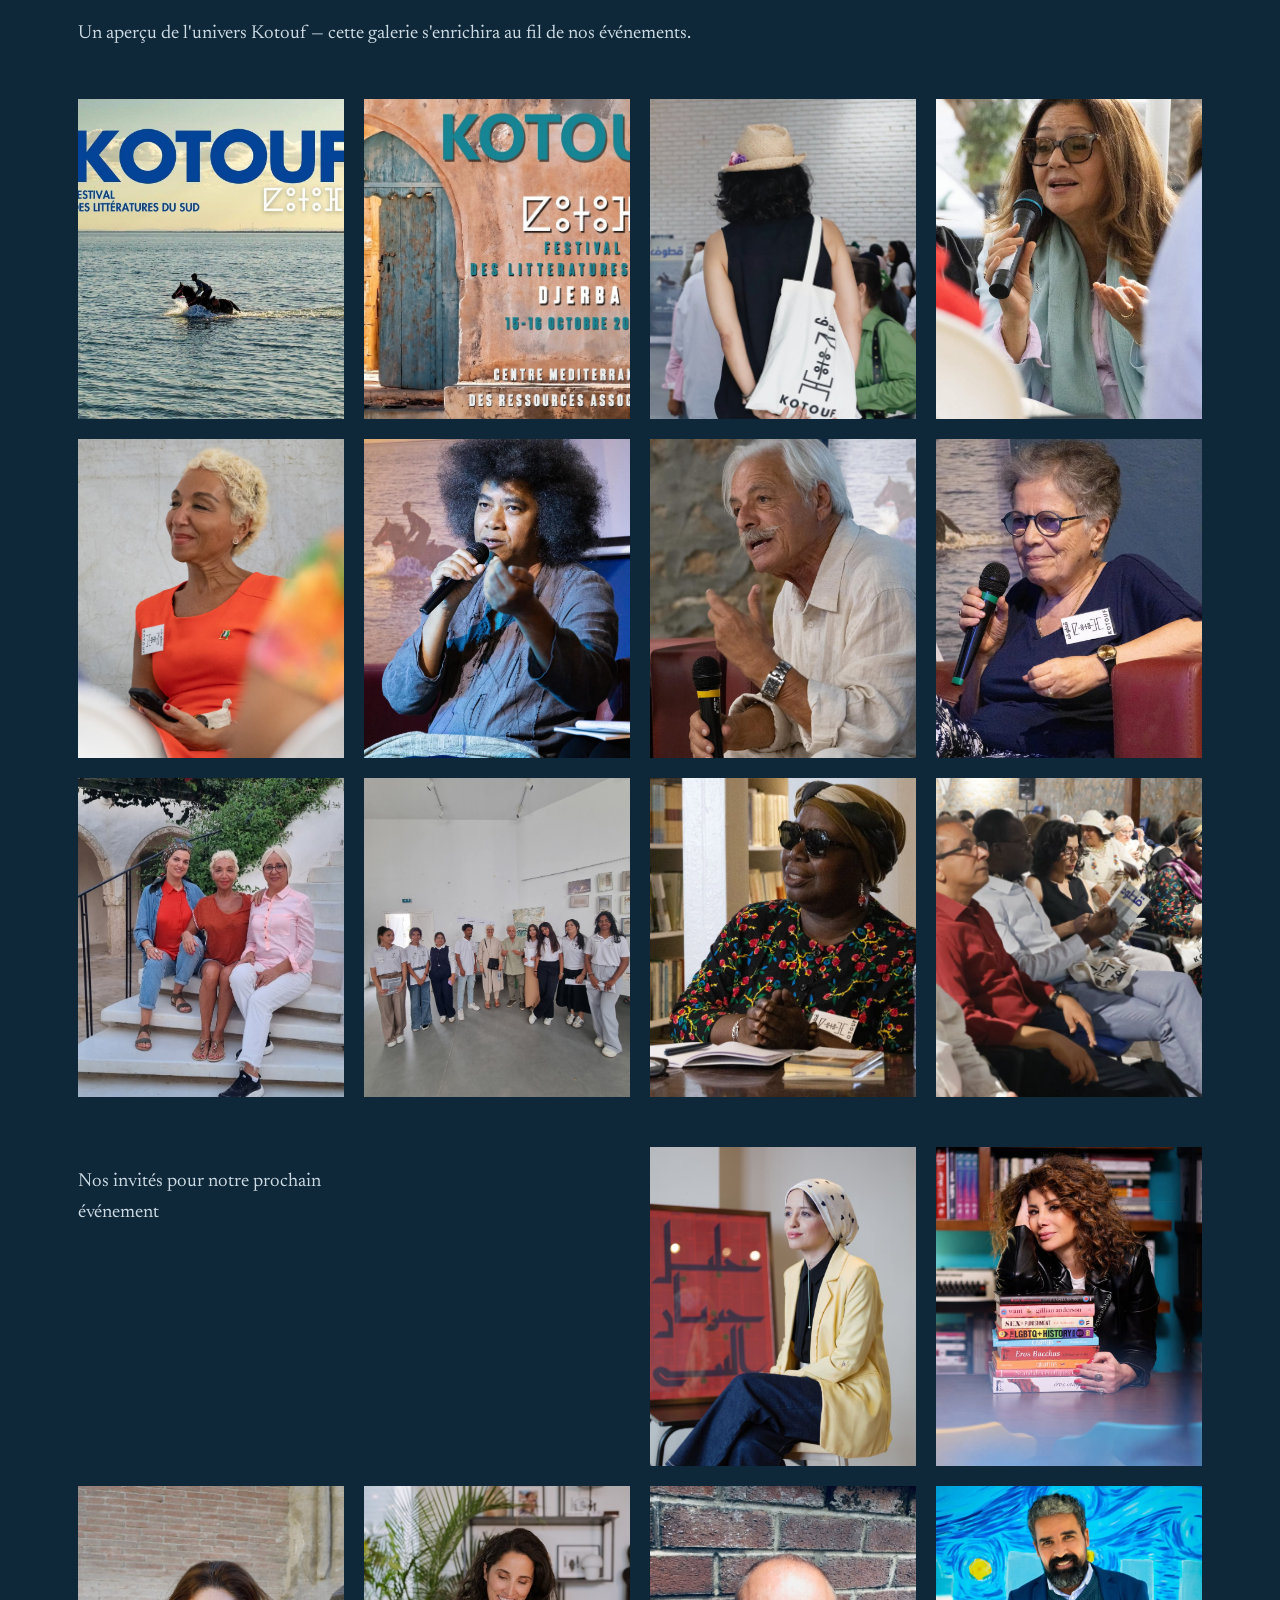
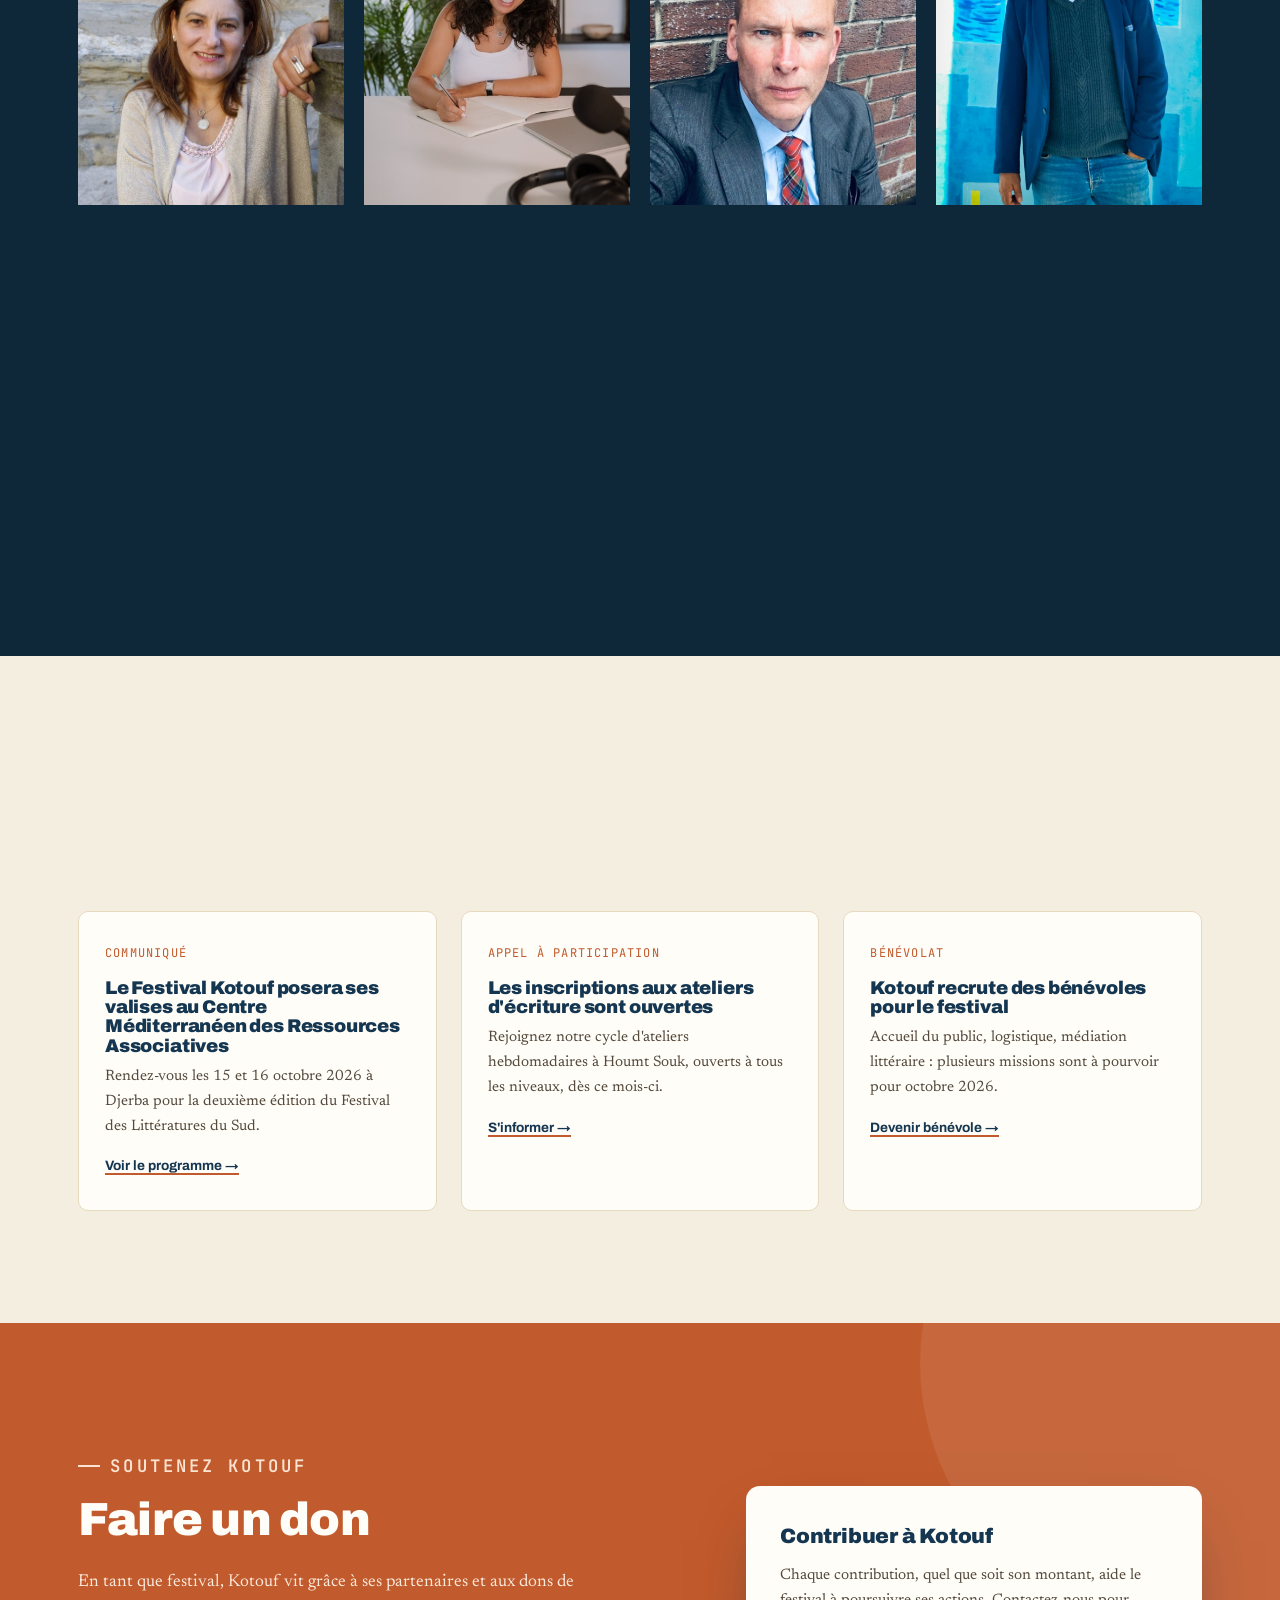
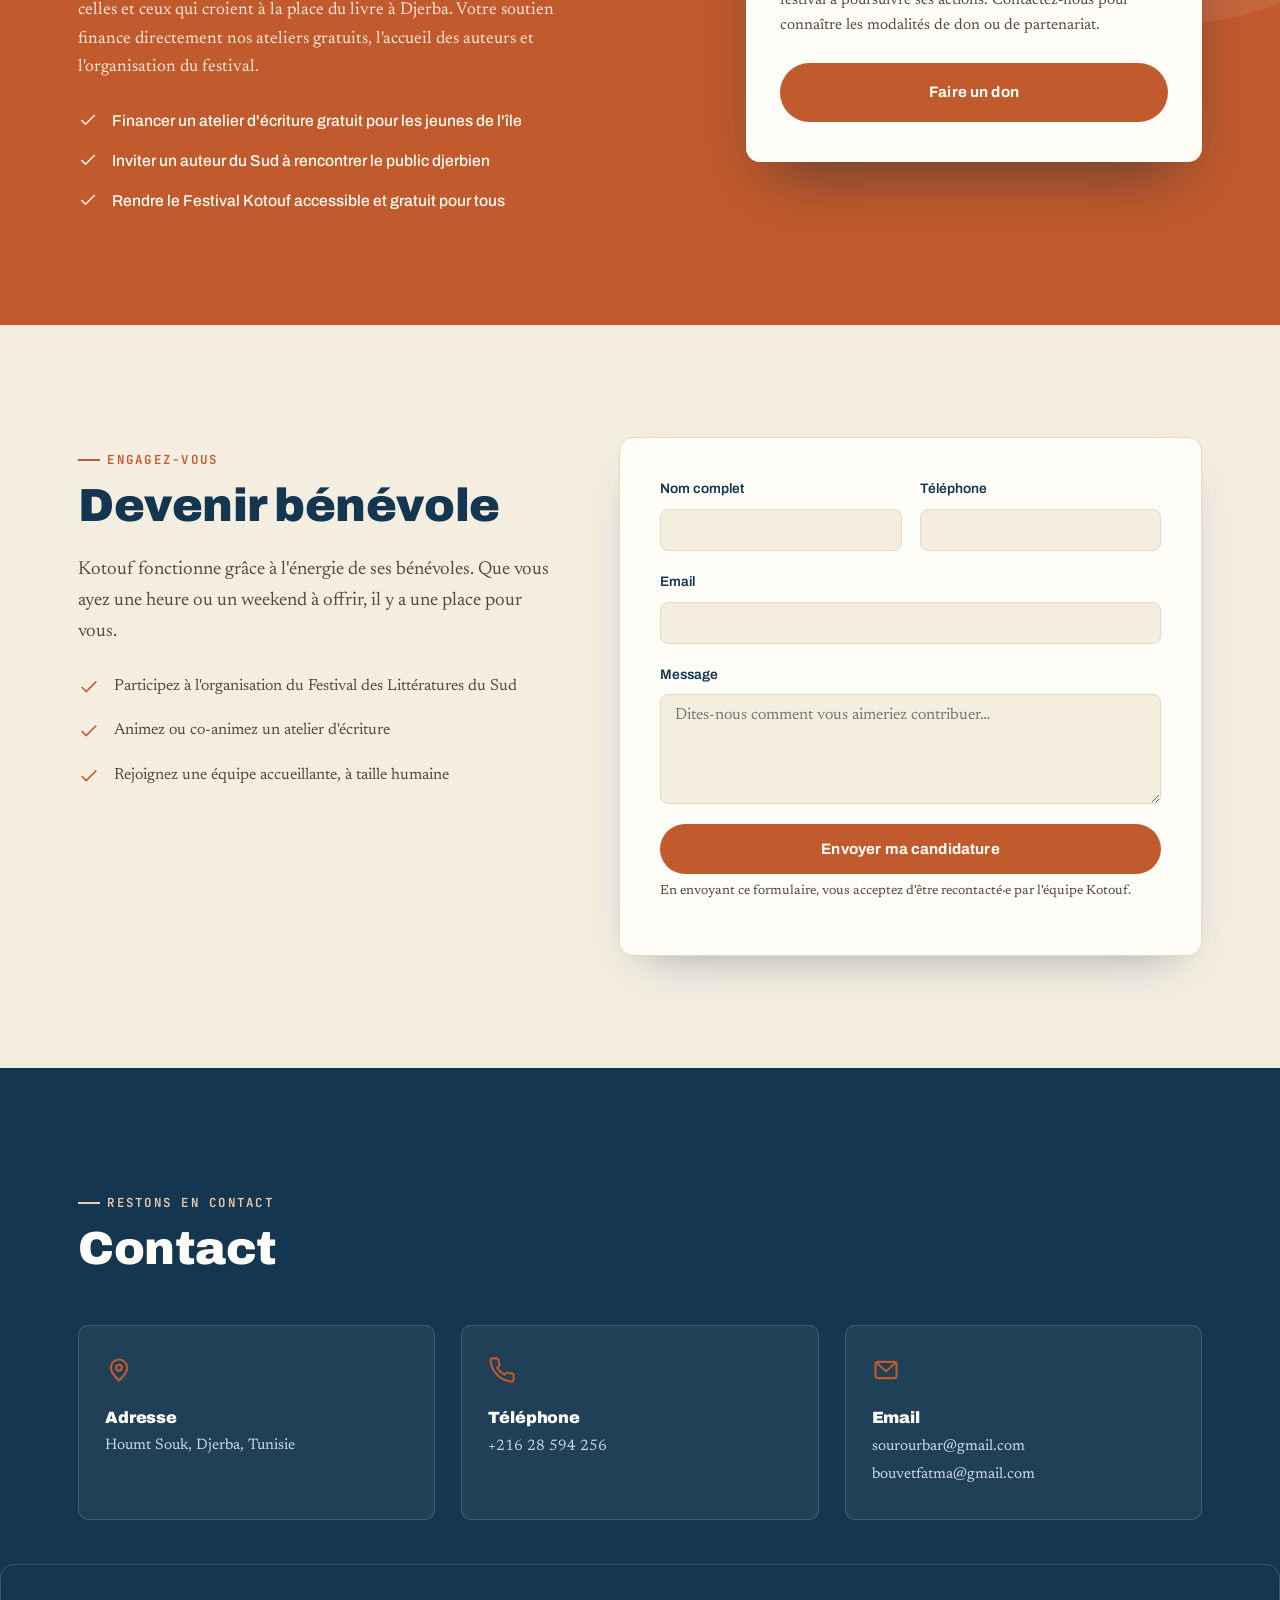
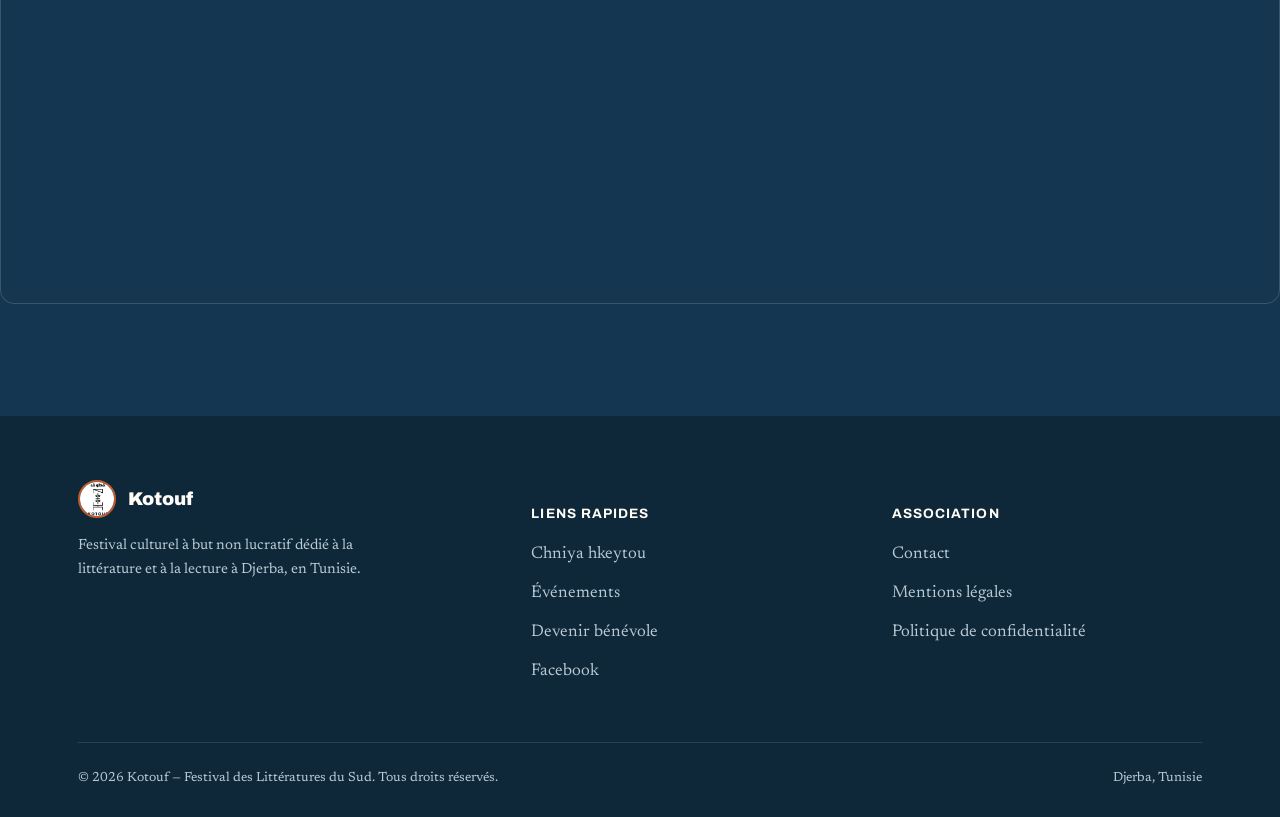
==== commit 04722f07: "Add files via upload" ====
--- a/index.html
+++ b/index.html
@@ -1107,23 +1107,6 @@
       .form-success.show {
         display: flex;
       }
-      .form-error {
-        display: none;
-        background: #f7e6e2;
-        border: 1.5px solid var(--terracotta);
-        color: var(--terracotta-2);
-        border-radius: 10px;
-        padding: 16px 18px;
-        font-family: "Archivo", sans-serif;
-        font-weight: 600;
-        font-size: 0.92rem;
-        margin-bottom: 20px;
-        align-items: center;
-        gap: 10px;
-      }
-      .form-error.show {
-        display: flex;
-      }
 
       /* ============ CONTACT ============ */
       .contact {
@@ -1977,6 +1960,15 @@
 /* =========================================================
    ARABIC / RTL
    ========================================================= */
+
+/* Sessions parallèles au sein d'une même carte (Hikayet Kotouf, ateliers de 15h30) */
+#kotouf-programme .event-session {
+    margin-top: 14px;
+    padding-top: 12px;
+    border-top: 1px dashed rgba(0, 0, 0, .15);
+}
+#kotouf-programme .event-session:first-of-type { margin-top: 10px; }
+#kotouf-programme .event-session h4 { margin-bottom: 6px; font-size: 1em; }
 
 #kotouf-programme.rtl {
     direction: rtl;
@@ -2525,1004 +2517,316 @@
 
           <div class="program-content">
 
-
-              <!-- =================================================
-                   14 OCTOBRE
-                   ================================================= -->
-
               <div class="program-day active" id="day-14">
-
-                  <div class="day-heading">
-                      <div>
-                          <span class="small-label" data-i18n="day">JOUR</span>
-                          <h3>14 <span>OCTOBRE</span></h3>
-                      </div>
-
-                      <p data-i18n="day14Title">
-                          Ateliers · Accueil des invités · Visite
-                      </p>
+                <div class="day-heading"><div>
+                  <span class="small-label" data-i18n="day">JOUR</span>
+                  <h3>14 <span>OCTOBRE</span></h3>
+                </div>
+                <p data-i18n="day14Title">Ateliers · Accueil des invités · Visite</p>
+                </div>
+                  <div class="timeline">
+                        <article class="prog-event-card">
+                          <div class="event-time">—</div>
+                          <div class="event-line"></div>
+                          <div class="event-content">
+                            <span class="event-category" data-i18n="workshop">ATELIER</span>
+                            <h4 data-i18n="event1">Atelier d’écriture en français</h4>
+                            <p class="event-person"><strong>Iman Bassalah</strong></p>
+    <div class="event-location"><span>⌖</span> <span data-i18n="schoolMidoun">Établissement scolaire — Midoun</span></div>
+                          </div>
+                        </article>
+                        <article class="prog-event-card">
+                          <div class="event-time">—</div>
+                          <div class="event-line"></div>
+                          <div class="event-content">
+                            <span class="event-category" data-i18n="workshop">ATELIER</span>
+                            <h4 data-i18n="event2">Atelier d’écriture de scénario BD</h4>
+                            <p class="event-description" data-i18n="languages">Français · Arabe · Anglais</p>
+                            <p class="event-person"><strong>Nadia Hathroubi Safsaf</strong></p>
+    <div class="event-location"><span>⌖</span> <span data-i18n="schoolHsouk">Établissement scolaire — Houmt Souk</span></div>
+                          </div>
+                        </article>
+                        <article class="prog-event-card">
+                          <div class="event-time">—</div>
+                          <div class="event-line"></div>
+                          <div class="event-content">
+                            <span class="event-category" data-i18n="workshop">ATELIER</span>
+                            <h4 data-i18n="event3">Mots et Mets — Atelier d’écriture d’une recette</h4>
+                            <p class="event-description" data-i18n="organized">Organisé par HKEYET</p>
+                            <p class="event-person"><strong>Hela Msellati</strong></p>
+                            <div class="event-location"><span>⌖</span> <span data-i18n="libraryAndSchool">Bibliothèque publique de Houmt Souk et établissement scolaire May</span></div>
+                          </div>
+                        </article>
+                        <article class="prog-event-card">
+                          <div class="event-time">—</div>
+                          <div class="event-line"></div>
+                          <div class="event-content">
+                            <span class="event-category" data-i18n="workshop">ATELIER</span>
+                            <h4 data-i18n="event4">Atelier son</h4>
+                            <p class="event-person"><strong>Louise Aurat</strong> · <strong>François Beaune</strong></p>
+    <div class="event-location"><span>⌖</span> <span data-i18n="schoolAjim">Établissement scolaire — Ajim</span></div>
+                          </div>
+                        </article>
+                        <article class="prog-event-card">
+                          <div class="event-time">—</div>
+                          <div class="event-line"></div>
+                          <div class="event-content">
+                            <span class="event-category" data-i18n="workshop">ATELIER</span>
+                            <h4 data-i18n="event5">Atelier d’écriture en arabe</h4>
+                            <p class="event-person"><strong>Lotfi Chebbi</strong></p>
+    <div class="event-location"><span>⌖</span> <span data-i18n="schoolAjim">Établissement scolaire — Ajim</span></div>
+                          </div>
+                        </article>
                   </div>
-
-
+              </div>
+
+              <div class="program-day" id="day-15">
+                <div class="day-heading"><div>
+                  <span class="small-label" data-i18n="day">JOUR</span>
+                  <h3>15 <span>OCTOBRE</span></h3>
+                </div>
+                <p data-i18n="morning">Matin · Centre culturel</p>
+                </div>
+                  <div class="section-label"><span data-i18n="morningLabel">MATIN</span></div>
                   <div class="timeline">
-
-                      <!-- EVENT -->
-                      <article class="prog-event-card">
-
-                          <div class="event-time">
-                              —
+                        <article class="prog-event-card">
+                          <div class="event-time">09:00</div>
+                          <div class="event-line"></div>
+                          <div class="event-content">
+                            <h4 data-i18n="event6">Ouverture : lecture du poème d’Aboul Kacem Chebbi par un élève</h4>
+                            <div class="event-location"><span>⌖</span> <span data-i18n="conference">Salle de conférence</span></div>
                           </div>
-
+                        </article>
+                        <article class="prog-event-card">
+                          <div class="event-time">—</div>
                           <div class="event-line"></div>
-
                           <div class="event-content">
-
-                              <span class="event-category" data-i18n="workshop">
-                                  ATELIER
-                              </span>
-
-                              <h4 data-i18n="event1">
-                                  Atelier d’écriture en français
-                              </h4>
-
-                              <p class="event-person">
-                                  <strong>Iman Bassalah</strong>
-                              </p>
-
-                              <div class="event-location">
-                                  <span>⌖</span>
-                                  <span data-i18n="educational">
-                                      Établissement scolaire
-                                  </span>
+                            <h4 data-i18n="event7">Dialogue autour du sens des indépendances</h4>
+                            <p class="event-person">• Amira Ghenim<br>• Muath Jehad<br>• Souleymane Bachir Diagne</p>
+                            <p class="moderator"><span data-i18n="moderation">Modération</span> : Nadia Hathroubi</p>
+                            <div class="event-location"><span>⌖</span> <span data-i18n="conference">Salle de conférence</span></div>
+                          </div>
+                        </article>
+                        <article class="prog-event-card">
+                          <div class="event-time">10:30</div>
+                          <div class="event-line"></div>
+                          <div class="event-content">
+                            <h4 data-i18n="hikayet">Hikayet Kotouf</h4>
+                            <div class="event-session">
+                              <p class="event-person">• Mouha Harmel + Joumana Haddad</p>
+                              <p class="moderator"><span data-i18n="moderation">Modération</span> : Nadia Hathroubi Safsaf</p>
+                              <div class="event-location"><span>⌖</span> <span data-i18n="frontGarden">Jardin devant</span></div>
+                            </div>
+                            <div class="event-session">
+                              <p class="event-person">• Souleymane Bachir Diagne + Inès Senghor</p>
+                              <p class="moderator"><span data-i18n="moderation">Modération</span> : Dhia Bousselmi</p>
+                              <div class="event-location"><span>⌖</span> <span data-i18n="backGarden">Jardin arrière</span></div>
+                            </div>
+                            <div class="event-session">
+                              <p class="event-person">• Amira Ghenim + Dany Kouyaté</p>
+                              <p class="moderator"><span data-i18n="moderation">Modération</span> : Elisabeth Stoudmann</p>
+                              <div class="event-location"><span>⌖</span> <span data-i18n="conference">Salle de conférence</span></div>
+                            </div>
+                          </div>
+                        </article>
+                        <article class="prog-event-card">
+                          <div class="event-time">11:45</div>
+                          <div class="event-line"></div>
+                          <div class="event-content">
+                            <h4 data-i18n="event11">Séance de dédicaces des invités principaux</h4>
+                            <div class="event-location"><span>⌖</span> <span data-i18n="hall">Hall</span></div>
+                          </div>
+                        </article>
+                        <article class="prog-event-card simple-event">
+                          <div class="event-time">13:00</div>
+                          <div class="event-line"></div>
+                          <div class="event-content">
+                            <h4 data-i18n="lunchFree">Pause déjeuner libre</h4>
+                          </div>
+                        </article>
+                  </div>
+
+                  <div class="section-label afternoon"><span data-i18n="afternoon">APRÈS-MIDI &amp; SOIRÉE</span></div>
+                  <div class="timeline">
+                        <article class="prog-event-card">
+                          <div class="event-time">14:30<br>—<br>15:30</div>
+                          <div class="event-line"></div>
+                          <div class="event-content">
+                            <h4 data-i18n="hikayet">Hikayet Kotouf</h4>
+                            <div class="event-session">
+                              <p class="event-person">• Bochra Fourti + Mohamed Aissa El Mouaddib</p>
+                              <p class="moderator"><span data-i18n="moderation">Modération</span> : Lotfi Chebbi</p>
+                              <div class="event-location"><span>⌖</span> <span data-i18n="conference">Salle de conférence</span></div>
+                            </div>
+                            <div class="event-session">
+                              <p class="event-person">• Samira ElAyechi + Lamis Saidi</p>
+                              <p class="moderator"><span data-i18n="moderation">Modération</span> : Sourour Barouni</p>
+                              <div class="event-location"><span>⌖</span> <span data-i18n="garden">Jardin</span></div>
+                            </div>
+                            <div class="event-session">
+                              <p class="event-person">• Afifa Smiti + Sofyen Rajeb</p>
+                              <p class="moderator"><span data-i18n="moderation">Modération</span> : Mounira Dhaou</p>
+                              <div class="event-location"><span>⌖</span> <span data-i18n="garden">Jardin</span></div>
+                            </div>
+                          </div>
+                        </article>
+                        <article class="prog-event-card">
+                          <div class="event-time">15:30</div>
+                          <div class="event-line"></div>
+                          <div class="event-content">
+                            <h4 data-i18n="event13">Ouverture de Kotouf 2</h4>
+                            <p class="event-description">2 × 5 min</p>
+                            <p class="event-person">• Souleymane Bachir Diagne<br>• Amira Ghenim<br>• <span data-i18n="childrenPresentation">Les enfants : présentation</span></p>
+                            <div class="event-location"><span>⌖</span> <span data-i18n="conference">Salle de conférence</span></div>
+                          </div>
+                        </article>
+                        <article class="prog-event-card">
+                          <div class="event-time">15:45<br>—<br>16:45</div>
+                          <div class="event-line"></div>
+                          <div class="event-content">
+                            <h4 data-i18n="event14">Conversation croisée : « Indépendance : rupture ou continuité ? »</h4>
+                            <p class="event-person">• Mouha Harmel<br>• Lamis Saidi</p>
+                            <p class="moderator"><span data-i18n="moderation">Modération</span> : Dhia Bousselmi</p>
+                            <div class="event-location"><span>⌖</span> <span data-i18n="conference">Salle de conférence</span></div>
+                          </div>
+                        </article>
+                        <article class="prog-event-card featured-event">
+                          <div class="event-time">17:30<br>—<br>18:00</div>
+                          <div class="event-line"></div>
+                          <div class="event-content">
+                            <span class="event-category" data-i18n="highlight">MOMENT FORT</span>
+                            <h4 data-i18n="event15">Sunset — Lectures musicales</h4>
+                            <p class="event-person">• Dany Kouyaté<br>• Sahbi Chaiir<br>• Moez Ounissi</p>
+                            <div class="event-location"><span>⌖</span> <span data-i18n="fort">Fort Borj Ghazi Mustapha</span></div>
+                            <span class="limited" data-i18n="limited">Places limitées</span>
+                          </div>
+                        </article>
+                        <article class="prog-event-card">
+                          <div class="event-time">20:30</div>
+                          <div class="event-line"></div>
+                          <div class="event-content">
+                            <h4 data-i18n="standup">Stand-up — Samia Orosemane</h4>
+                            <div class="event-location"><span>⌖</span> Caravansérail</div>
+                          </div>
+                        </article>
+                  </div>
+              </div>
+
+              <div class="program-day" id="day-16">
+                <div class="day-heading"><div>
+                  <span class="small-label" data-i18n="day">JOUR</span>
+                  <h3>16 <span>OCTOBRE</span></h3>
+                </div>
+                <p data-i18n="culturalCenter">Centre culturel</p>
+                </div>
+                  <div class="timeline">
+                        <article class="prog-event-card">
+                          <div class="event-time">09:30</div>
+                          <div class="event-line"></div>
+                          <div class="event-content">
+                            <h4 data-i18n="event17">Restitution ateliers élèves</h4>
+                            <p class="event-person">• Nadia Hathroubi Safsaf<br>• Iman Bassalah<br>• Lotfi Chebbi<br>• Hela Msellati<br>• Louise Aurat + François Beaune</p>
+                            <div class="event-location"><span>⌖</span> <span data-i18n="conference">Salle de conférence</span></div>
+                          </div>
+                        </article>
+                        <article class="prog-event-card">
+                          <div class="event-time">10:30</div>
+                          <div class="event-line"></div>
+                          <div class="event-content">
+                            <h4 data-i18n="event18">Dialogue intergénérationnel</h4>
+                            <p class="event-person">• Samira ElAyechi<br>• Afifa Smiti<br>• Souleymane Bachir Diagne<br>• Lamis Saidi</p>
+                            <p class="moderator"><span data-i18n="moderation">Modération</span> : Nadia Hathroubi Safsaf</p>
+                            <div class="event-location"><span>⌖</span> <span data-i18n="conference">Salle de conférence</span></div>
+                          </div>
+                        </article>
+                        <article class="prog-event-card">
+                          <div class="event-time">11:30</div>
+                          <div class="event-line"></div>
+                          <div class="event-content">
+                            <h4 data-i18n="event19">Fenêtres : Signatures &amp; présentations</h4>
+                            <p class="event-person">• Hela Msellati<br>• Hinda Mohamed<br>• Chawki Slii<br>• Neziha Ben Amor<br>• Dhia Bousselmi<br>• Houda Haj Yedder</p>
+                            <div class="event-location"><span>⌖</span> <span data-i18n="hall">Hall</span></div>
+                          </div>
+                        </article>
+                        <article class="prog-event-card simple-event">
+                          <div class="event-time">13:00</div>
+                          <div class="event-line"></div>
+                          <div class="event-content">
+                            <h4 data-i18n="lunchFree">Pause déjeuner libre</h4>
+                          </div>
+                        </article>
+                        <article class="prog-event-card">
+                          <div class="event-time">14:00</div>
+                          <div class="event-line"></div>
+                          <div class="event-content">
+                            <h4 data-i18n="event21">Projection du film Fanon + discussion</h4>
+                            <p class="event-person">• Abdennour Zahzah</p>
+                            <p class="moderator"><span data-i18n="moderation">Modération</span> : Iman Bassalah</p>
+                            <div class="event-location"><span>⌖</span> <span data-i18n="conference">Salle de conférence</span></div>
+                          </div>
+                        </article>
+                        <article class="prog-event-card">
+                          <div class="event-time">15:30<br>—<br>16:30</div>
+                          <div class="event-line"></div>
+                          <div class="event-content">
+                            <div class="event-session">
+                                <h4 data-i18n="event8">Ateliers « Écrire les libertés »</h4>
+                                <p class="event-person">• Bochra Fourti<br>• Samira ElAyechi</p>
+                                <p class="moderator"><span data-i18n="moderation">Modération</span> : Nadia Hathroubi</p>
+                                <div class="event-location"><span>⌖</span> <span data-i18n="garden">Jardin</span></div>
                               </div>
-
+                            <div class="event-session">
+                                <h4 data-i18n="readMovement">Parce que lire c’est un mouvement</h4>
+                                <p class="event-person">• Moez Neiija (<span data-i18n="nationalReading">Mouvement national de lecture</span>)</p>
+                                <p class="moderator"><span data-i18n="moderation">Modération</span> : Walid Ahmed Ferchichi</p>
+                                <div class="event-location"><span>⌖</span> <span data-i18n="firstFloor">Salle au 1er étage</span></div>
+                              </div>
+                            <div class="event-session">
+                                <h4 data-i18n="event9">Conte &amp; oralité vivante</h4>
+                                <p class="event-person">• Dany Kouyaté<br>• Mouha Harmel</p>
+                                <p class="moderator"><span data-i18n="moderation">Modération</span> : Elisabeth Stoudmann</p>
+                                <div class="event-location"><span>⌖</span> <span data-i18n="garden">Jardin</span></div>
+                              </div>
+                            <div class="event-session">
+                                <h4 data-i18n="event10">Comment le Sud écrit ses indépendances (UNESCO)</h4>
+                                <p class="event-person">• Ghazi Ghérairi<br>• Ines Senghor</p>
+                                <p class="moderator"><span data-i18n="moderation">Modération</span> : Nasser Bouabid</p>
+                                <div class="event-location"><span>⌖</span> <span data-i18n="conference">Salle de conférence</span></div>
+                              </div>
                           </div>
-
-                      </article>
-
-
-                      <!-- EVENT -->
-                      <article class="prog-event-card">
-
-                          <div class="event-time">
-                              —
+                        </article>
+                        <article class="prog-event-card">
+                          <div class="event-time">16:30</div>
+                          <div class="event-line"></div>
+                          <div class="event-content">
+                            <h4 data-i18n="event23">Danses et indépendances</h4>
+                            <div class="event-location"><span>⌖</span> <span data-i18n="garden">Jardin</span></div>
                           </div>
-
+                        </article>
+                  </div>
+              </div>
+
+              <div class="program-day" id="day-17">
+                <div class="day-heading"><div>
+                  <span class="small-label" data-i18n="day">JOUR</span>
+                  <h3>17 <span>OCTOBRE</span></h3>
+                </div>
+                <p data-i18n="children">Activité pour enfants</p>
+                </div>
+                  <div class="timeline">
+                        <article class="prog-event-card">
+                          <div class="event-time">—</div>
                           <div class="event-line"></div>
-
                           <div class="event-content">
-
-                              <span class="event-category" data-i18n="workshop">
-                                  ATELIER
-                              </span>
-
-                              <h4 data-i18n="event2">
-                                  Atelier d’écriture de scénario BD
-                              </h4>
-
-                              <p class="event-description" data-i18n="languages">
-                                  Français · Arabe · Anglais
-                              </p>
-
-                              <p class="event-person">
-                                  <strong>Nadia Hathroubi Safsaf</strong>
-                              </p>
-
-                              <div class="event-location">
-                                  <span>⌖</span>
-                                  <span data-i18n="educational">
-                                      Établissement scolaire
-                                  </span>
-                              </div>
-
+                            <span class="event-category" data-i18n="childrenActivity">ACTIVITÉ POUR ENFANTS</span>
+                            <h4 data-i18n="event25">Marines de Kotouf — Contes en mer</h4>
+                            <p class="event-description" data-i18n="ageRange">Pour les 12 – 15 ans</p>
+                            <p class="event-person">• Chérif Alaoui<br>• Nadia Hathroubi</p>
+                            <div class="event-location"><span>⌖</span> <span data-i18n="midoun">Midoun</span></div>
+                            <span class="limited" data-i18n="registrationFb">Places limitées — sur inscription sur la page Facebook de Kotouf</span>
                           </div>
-
-                      </article>
-
-
-                      <!-- EVENT -->
-                      <article class="prog-event-card">
-
-                          <div class="event-time">
-                              —
-                          </div>
-
-                          <div class="event-line"></div>
-
-                          <div class="event-content">
-
-                              <span class="event-category" data-i18n="workshop">
-                                  ATELIER
-                              </span>
-
-                              <h4 data-i18n="event3">
-                                  Mots et mets – Atelier d’écriture d’une recette
-                              </h4>
-
-                              <p class="event-person">
-                                  <strong>Hela Msellati</strong>
-                              </p>
-
-                              <p class="event-description" data-i18n="organized">
-                                  Organisé par l’UTAIM et HKEYET
-                              </p>
-
-                              <div class="event-location">
-                                  <span>⌖</span>
-                                  <span data-i18n="library">
-                                      Bibliothèque municipale de Houmt Souk
-                                  </span>
-                              </div>
-
-                          </div>
-
-                      </article>
-
-
-                      <!-- EVENT -->
-                      <article class="prog-event-card">
-
-                          <div class="event-time">
-                              —
-                          </div>
-
-                          <div class="event-line"></div>
-
-                          <div class="event-content">
-
-                              <span class="event-category" data-i18n="workshop">
-                                  ATELIER
-                              </span>
-
-                              <h4 data-i18n="event4">
-                                  Atelier son
-                              </h4>
-
-                              <p class="event-person">
-                                  <strong>Louise Aurat</strong> ·
-                                  <strong>François Beaune</strong>
-                              </p>
-
-                              <div class="event-location">
-                                  <span>⌖</span>
-                                  <span data-i18n="educational">
-                                      Établissement scolaire
-                                  </span>
-                              </div>
-
-                          </div>
-
-                      </article>
-
-
-                      <!-- EVENT -->
-                      <article class="prog-event-card">
-
-                          <div class="event-time">
-                              —
-                          </div>
-
-                          <div class="event-line"></div>
-
-                          <div class="event-content">
-
-                              <span class="event-category" data-i18n="workshop">
-                                  ATELIER
-                              </span>
-
-                              <h4 data-i18n="event5">
-                                  Atelier d’écriture en arabe
-                              </h4>
-
-                              <p class="event-person">
-                                  <strong>Lotfi Chebbi</strong>
-                              </p>
-
-                              <div class="event-location">
-                                  <span>⌖</span>
-                                  <span data-i18n="educational">
-                                      Établissement scolaire
-                                  </span>
-                              </div>
-
-                          </div>
-
-                      </article>
-
+                        </article>
                   </div>
-
-              </div>
-
-
-              <!-- =================================================
-                   15 OCTOBRE
-                   ================================================= -->
-
-              <div class="program-day" id="day-15">
-
-                  <div class="day-heading">
-                      <div>
-                          <span class="small-label" data-i18n="day">JOUR</span>
-                          <h3>15 <span>OCTOBRE</span></h3>
-                      </div>
-
-                      <p data-i18n="morning">
-                          Matin · Centre culturel
-                      </p>
-                  </div>
-
-
-                  <div class="section-label">
-                      <span data-i18n="morningLabel">MATIN</span>
-                  </div>
-
-                  <div class="timeline">
-
-
-                      <!-- 09:00 -->
-                      <article class="prog-event-card">
-
-                          <div class="event-time">09:00</div>
-
-                          <div class="event-line"></div>
-
-                          <div class="event-content">
-
-                              <h4 data-i18n="event6">
-                                  Ouverture : lecture du poème d’Aboul Kacem Chebbi par un élève
-                              </h4>
-
-                              <div class="event-location">
-                                  <span>⌖</span>
-                                  <span data-i18n="conference">
-                                      Salle de conférence
-                                  </span>
-                              </div>
-
-                          </div>
-
-                      </article>
-
-
-                      <!-- 10:30 -->
-                      <article class="prog-event-card">
-
-                          <div class="event-time">10:30</div>
-
-                          <div class="event-line"></div>
-
-                          <div class="event-content">
-
-                              <h4 data-i18n="event7">
-                                  Dialogue autour du sens des indépendances
-                              </h4>
-
-                              <p class="event-person">
-                                  • Amira Ghenim<br>
-                                  • Joumana Haddad<br>
-                                  • Bachir Diagne
-                              </p>
-
-                              <p class="moderator">
-                                  <span data-i18n="moderation">Modération</span> :
-                                  Nadia Hathroubi
-                              </p>
-
-                              <div class="event-location">
-                                  <span>⌖</span>
-                                  <span data-i18n="conference">
-                                      Salle de conférence
-                                  </span>
-                              </div>
-
-                          </div>
-
-                      </article>
-
-
-                      <!-- 10:30 -->
-                      <article class="prog-event-card">
-
-                          <div class="event-time">10:30</div>
-
-                          <div class="event-line"></div>
-
-                          <div class="event-content">
-
-                              <h4 data-i18n="event8">
-                                  Écrire les libertés
-                              </h4>
-
-                              <p class="event-person">
-                                  • Bochra Fourti<br>
-                                  • Iain Mc Pherson
-                              </p>
-
-                              <p class="moderator">
-                                  <span data-i18n="moderation">Modération</span> :
-                                  Nadia Hathroubi
-                              </p>
-
-                              <div class="event-location">
-                                  <span>⌖</span>
-                                  <span data-i18n="firstFloor">
-                                      Salle au 1er étage
-                                  </span>
-                              </div>
-
-                          </div>
-
-                      </article>
-
-
-                      <!-- 10:30 -->
-                      <article class="prog-event-card">
-
-                          <div class="event-time">10:30</div>
-
-                          <div class="event-line"></div>
-
-                          <div class="event-content">
-
-                              <h4 data-i18n="event9">
-                                  Conte & oralité vivante
-                              </h4>
-
-                              <p class="event-person">
-                                  • Dany Kouyaté<br>
-                                  • Mouha Harmel
-                              </p>
-
-                              <p class="moderator">
-                                  <span data-i18n="moderation">Modération</span> :
-                                  Elizabeth Stoudmann
-                              </p>
-
-                              <div class="event-location">
-                                  <span>⌖</span>
-                                  <span data-i18n="garden">
-                                      Jardin
-                                  </span>
-                              </div>
-
-                          </div>
-
-                      </article>
-
-
-                      <!-- 10:30 -->
-                      <article class="prog-event-card">
-
-                          <div class="event-time">10:30</div>
-
-                          <div class="event-line"></div>
-
-                          <div class="event-content">
-
-                              <h4 data-i18n="event10">
-                                  Comment le Sud écrit ses indépendances
-                              </h4>
-
-                              <p class="event-description">
-                                  UNESCO
-                              </p>
-
-                              <p class="event-person">
-                                  • Ghazi Ghérairi<br>
-                                  • Ines Senghor
-                              </p>
-
-                              <p class="moderator">
-                                  <span data-i18n="moderation">Modération</span> :
-                                  Nasser Bouabid
-                              </p>
-
-                              <div class="event-location">
-                                  <span>⌖</span>
-                                  <span data-i18n="conference">
-                                      Salle de conférence
-                                  </span>
-                              </div>
-
-                          </div>
-
-                      </article>
-
-
-                      <!-- 11:45 -->
-                      <article class="prog-event-card">
-
-                          <div class="event-time">11:45</div>
-
-                          <div class="event-line"></div>
-
-                          <div class="event-content">
-
-                              <h4 data-i18n="event11">
-                                  Séance de dédicaces des invités principaux
-                              </h4>
-
-                              <div class="event-location">
-                                  <span>⌖</span>
-                                  <span data-i18n="hall">
-                                      Hall
-                                  </span>
-                              </div>
-
-                          </div>
-
-                      </article>
-
-
-                      <!-- 13:00 -->
-                      <article class="prog-event-card simple-event">
-
-                          <div class="event-time">13:00</div>
-
-                          <div class="event-line"></div>
-
-                          <div class="event-content">
-
-                              <h4 data-i18n="lunchTable">
-                                  Déjeuner : Table des Indépendances
-                              </h4>
-
-                              <div class="event-location">
-                                  <span>⌖</span>
-                                  Centre Méditerranéen
-                              </div>
-
-                          </div>
-
-                      </article>
-
-                  </div>
-
-
-                  <!-- AFTERNOON -->
-                  <div class="section-label afternoon">
-                      <span data-i18n="afternoon">APRÈS-MIDI & SOIRÉE</span>
-                  </div>
-
-                  <div class="timeline">
-
-
-                      <!-- 14:30 -->
-                      <article class="prog-event-card">
-
-                          <div class="event-time">14:30<br>—<br>15:30</div>
-
-                          <div class="event-line"></div>
-
-                          <div class="event-content">
-
-                              <h4>Hikayet Kotouf</h4>
-
-                              <p class="event-person">
-                                  • Bochra Fourti + Mohamed Aissa El Mouaddib<br>
-                                  • Iain Mc Pherson + Lamis Saidi<br>
-                                  • Afifa Smiti + Sofyen Rajeb
-                              </p>
-
-                              <p class="moderator">
-                                  <span data-i18n="moderation">Modération</span> :
-                                  Lotfi Chebbi · Sourour Barouni · Mounira Dhaou
-                              </p>
-
-                              <div class="event-location">
-                                  <span>⌖</span>
-                                  <span data-i18n="multipleLocations">
-                                      Jardin · Jardin · Salle de conférence
-                                  </span>
-                              </div>
-
-                          </div>
-
-                      </article>
-
-
-                      <!-- 15:30 -->
-                      <article class="prog-event-card">
-
-                          <div class="event-time">15:30</div>
-
-                          <div class="event-line"></div>
-
-                          <div class="event-content">
-
-                              <h4 data-i18n="event13">
-                                  Ouverture de Kotouf 2
-                              </h4>
-
-                              <p class="event-description">
-                                  2 × 5 min
-                              </p>
-
-                              <p class="event-person">
-                                  • Bachir Diagne<br>
-                                  • Amira Ghenim<br>
-                                  • <span data-i18n="childrenPresentation">
-                                      Les enfants : présentation
-                                  </span>
-                              </p>
-
-                              <div class="event-location">
-                                  <span>⌖</span>
-                                  <span data-i18n="conference">
-                                      Salle de conférence
-                                  </span>
-                              </div>
-
-                          </div>
-
-                      </article>
-
-
-                      <!-- 15:45 -->
-                      <article class="prog-event-card">
-
-                          <div class="event-time">15:45<br>—<br>16:45</div>
-
-                          <div class="event-line"></div>
-
-                          <div class="event-content">
-
-                              <h4 data-i18n="event14">
-                                  Conversation croisée : « Indépendance : rupture ou continuité ? »
-                              </h4>
-
-                              <p class="event-person">
-                                  • Mouha Harmel<br>
-                                  • Lamis Saidi
-                              </p>
-
-                              <p class="moderator">
-                                  <span data-i18n="moderation">Modération</span> :
-                                  Dhia Bousselmi
-                              </p>
-
-                              <div class="event-location">
-                                  <span>⌖</span>
-                                  <span data-i18n="conference">
-                                      Salle de conférence
-                                  </span>
-                              </div>
-
-                          </div>
-
-                      </article>
-
-
-                      <!-- SUNSET -->
-                      <article class="prog-event-card featured-event">
-
-                          <div class="event-time">
-                              17:30<br>—<br>18:00
-                          </div>
-
-                          <div class="event-line"></div>
-
-                          <div class="event-content">
-
-                              <span class="event-category">
-                                  MOMENT FORT
-                              </span>
-
-                              <h4 data-i18n="event15">
-                                  Le passage du jour — lectures en musique
-                              </h4>
-
-                              <p class="event-description" data-i18n="sunset">
-                                  Coucher de soleil
-                              </p>
-
-                              <p class="event-person">
-                                  • Dany Kouyaté<br>
-                                  • Sahbi Chaiir<br>
-                                  • Moez Ounissi
-                              </p>
-
-                              <div class="event-location">
-                                  <span>⌖</span>
-                                  <span data-i18n="fort">
-                                      Fort Borj Ghazi Mustapha
-                                  </span>
-                              </div>
-
-                              <span class="limited" data-i18n="limited">
-                                  Places limitées
-                              </span>
-
-                          </div>
-
-                      </article>
-
-
-                      <!-- 19:00 -->
-                      <article class="prog-event-card simple-event">
-
-                          <div class="event-time">19:00</div>
-
-                          <div class="event-line"></div>
-
-                          <div class="event-content">
-
-                              <h4 data-i18n="freeDinner">
-                                  Dîner libre
-                              </h4>
-
-                          </div>
-
-                      </article>
-
-
-                      <!-- 20:30 -->
-                      <article class="prog-event-card">
-
-                          <div class="event-time">20:30</div>
-
-                          <div class="event-line"></div>
-
-                          <div class="event-content">
-
-                              <h4 data-i18n="standup">
-                                  Stand-up — Mehdi Bachtarzi
-                              </h4>
-
-                              <div class="event-location">
-                                  <span>⌖</span>
-                                  Caravansérail
-                              </div>
-
-                          </div>
-
-                      </article>
-
-                  </div>
-
-              </div>
-
-
-              <!-- =================================================
-                   16 OCTOBRE
-                   ================================================= -->
-
-              <div class="program-day" id="day-16">
-
-                  <div class="day-heading">
-
-                      <div>
-                          <span class="small-label" data-i18n="day">JOUR</span>
-                          <h3>16 <span>OCTOBRE</span></h3>
-                      </div>
-
-                      <p data-i18n="culturalCenter">
-                          Centre culturel
-                      </p>
-
-                  </div>
-
-
-                  <div class="timeline">
-
-
-                      <!-- 09:30 -->
-                      <article class="prog-event-card">
-
-                          <div class="event-time">09:30</div>
-
-                          <div class="event-line"></div>
-
-                          <div class="event-content">
-
-                              <h4 data-i18n="event17">
-                                  Restitution enfants : ateliers
-                              </h4>
-
-                              <p class="event-person">
-                                  • Nadia Hathroubi Safsaf<br>
-                                  • Imane Bassalah<br>
-                                  • Lotfi Chebbi<br>
-                                  • Hela Msellati<br>
-                                  • Louise Aurat + François Beaune
-                              </p>
-
-                              <p class="moderator">
-                                  <span data-i18n="moderation">Modération</span> :
-                                  Salwa Rihane
-                              </p>
-
-                              <div class="event-location">
-                                  <span>⌖</span>
-                                  <span data-i18n="conference">
-                                      Salle de conférence
-                                  </span>
-                              </div>
-
-                          </div>
-
-                      </article>
-
-
-                      <!-- 10:30 -->
-                      <article class="prog-event-card">
-
-                          <div class="event-time">10:30</div>
-
-                          <div class="event-line"></div>
-
-                          <div class="event-content">
-
-                              <h4 data-i18n="event18">
-                                  Dialogue intergénérationnel
-                              </h4>
-
-                              <p class="event-person">
-                                  • Iain Mc Pherson<br>
-                                  • Afifa Smiti<br>
-                                  • Bachir Diagne<br>
-                                  • Lamis Saidi
-                              </p>
-
-                              <p class="moderator">
-                                  <span data-i18n="moderation">Modération</span> :
-                                  Anasthasie Tudieshe
-                              </p>
-
-                              <div class="event-location">
-                                  <span>⌖</span>
-                                  <span data-i18n="conference">
-                                      Salle de conférence
-                                  </span>
-                              </div>
-
-                          </div>
-
-                      </article>
-
-
-                      <!-- 11:30 -->
-                      <article class="prog-event-card">
-
-                          <div class="event-time">11:30</div>
-
-                          <div class="event-line"></div>
-
-                          <div class="event-content">
-
-                              <h4 data-i18n="event19">
-                                  نوافذ — Signatures & présentations
-                              </h4>
-
-                              <p class="event-person">
-                                  • Hela Msellati<br>
-                                  • Hinda Mohamed<br>
-                                  • Chawki Slii<br>
-                                  • Neziha Ben Amor<br>
-                                  • Dhia Bousselmi<br>
-                                  • Houda Haj Yedder<br>
-                                  • Fatma Lakhdhar<br>
-                                  • Imane Bassalah et Nicolas Fauqué
-                              </p>
-
-                              <div class="event-location">
-                                  <span>⌖</span>
-                                  <span data-i18n="hall">
-                                      Hall
-                                  </span>
-                              </div>
-
-                          </div>
-
-                      </article>
-
-
-                      <!-- 13:00 -->
-                      <article class="prog-event-card simple-event">
-
-                          <div class="event-time">13:00</div>
-
-                          <div class="event-line"></div>
-
-                          <div class="event-content">
-
-                              <h4 data-i18n="lunch">
-                                  Déjeuner
-                              </h4>
-
-                          </div>
-
-                      </article>
-
-
-                      <!-- 14:00 -->
-                      <article class="prog-event-card">
-
-                          <div class="event-time">14:00</div>
-
-                          <div class="event-line"></div>
-
-                          <div class="event-content">
-
-                              <h4 data-i18n="event21">
-                                  Projection du film Fanon
-                              </h4>
-
-                              <p class="event-person">
-                                  • Abdennour Zahzah
-                              </p>
-
-                              <p class="moderator">
-                                  <span data-i18n="moderation">Modération</span> :
-                                  Imane Bassalah
-                              </p>
-
-                              <div class="event-location">
-                                  <span>⌖</span>
-                                  <span data-i18n="conference">
-                                      Salle de conférence
-                                  </span>
-                              </div>
-
-                          </div>
-
-                      </article>
-
-
-                      <!-- 15:30 -->
-                      <article class="prog-event-card">
-
-                          <div class="event-time">
-                              15:30<br>—<br>16:30
-                          </div>
-
-                          <div class="event-line"></div>
-
-                          <div class="event-content">
-
-                              <h4>
-                                  Hikayet Kotouf
-                              </h4>
-
-                              <p class="event-person">
-                                  • Mouha Harmel + Joumana Haddad<br>
-                                  • Bachir Diagne + Inès Senghor<br>
-                                  • Amira Ghenim + Dany Doukaye<br>
-                                  • Moez Neiija — Mouvement national de lecture
-                              </p>
-
-                              <p class="moderator">
-                                  Anasthasie Tudieshe · Dhia Bousselmi ·
-                                  Elizabeth Stoudmann · Walid Ferchichi
-                              </p>
-
-                              <div class="event-location">
-                                  <span>⌖</span>
-                                  <span data-i18n="multipleRooms">
-                                      Jardin devant · Jardin arrière · Salle de conférence · Salle en haut
-                                  </span>
-                              </div>
-
-                          </div>
-
-                      </article>
-
-
-                      <!-- 16:30 -->
-                      <article class="prog-event-card">
-
-                          <div class="event-time">16:30</div>
-
-                          <div class="event-line"></div>
-
-                          <div class="event-content">
-
-                              <h4 data-i18n="event23">
-                                  Danses et indépendances
-                              </h4>
-
-                              <p class="event-person">
-                                  Orchestre ElManar (ATCM)
-                              </p>
-
-                              <div class="event-location">
-                                  <span>⌖</span>
-                                  <span data-i18n="garden">
-                                      Jardin
-                                  </span>
-                              </div>
-
-                          </div>
-
-                      </article>
-
-
-                      <!-- 20:00 -->
-                      <article class="prog-event-card">
-
-                          <div class="event-time">20:00</div>
-
-                          <div class="event-line"></div>
-
-                          <div class="event-content">
-
-                              <h4 data-i18n="event24">
-                                  Dîner libre en musique & lectures spontanées
-                              </h4>
-
-                          </div>
-
-                      </article>
-
-                  </div>
-
-              </div>
-
-
-              <!-- =================================================
-                   17 OCTOBRE
-                   ================================================= -->
-
-              <div class="program-day" id="day-17">
-
-                  <div class="day-heading">
-
-                      <div>
-                          <span class="small-label" data-i18n="day">JOUR</span>
-                          <h3>17 <span>OCTOBRE</span></h3>
-                      </div>
-
-                      <p data-i18n="children">
-                          Activité pour enfants
-                      </p>
-
-                  </div>
-
-
-                  <div class="timeline">
-
-                      <article class="prog-event-card featured-event">
-
-                          <div class="event-time">17</div>
-
-                          <div class="event-line"></div>
-
-                          <div class="event-content">
-
-                              <span class="event-category" data-i18n="childrenActivity">
-                                  ACTIVITÉ POUR ENFANTS
-                              </span>
-
-                              <h4 data-i18n="event25">
-                                  Marines — Contes en mer
-                              </h4>
-
-                              <p class="event-person">
-                                  • Chérif Alaoui
-                              </p>
-
-                              <p class="moderator">
-                                  <span data-i18n="moderation">Modération</span> :
-                                  Nadia Hathroubi Safsaf
-                              </p>
-
-                              <div class="event-location">
-                                  <span>⌖</span>
-                                  <span data-i18n="sea">
-                                      Bateau / Mer
-                                  </span>
-                              </div>
-
-                              <span class="limited" data-i18n="registration">
-                                  Places limitées — sur inscription
-                              </span>
-
-                          </div>
-
-                      </article>
-
-                  </div>
-
               </div>
 
           </div>
@@ -3825,8 +3129,6 @@
           <form
             class="volunteer reveal reveal-2"
             id="volunteer-form"
-            action="https://formspree.io/f/mvkgooyq"
-            method="POST"
             novalidate
           >
             <div class="form-success" id="form-success">
@@ -3842,22 +3144,6 @@
               </svg>
               Merci ! Votre message a bien été enregistré, nous revenons vers
               vous rapidement.
-            </div>
-            <div class="form-error" id="form-error">
-              <svg
-                width="20"
-                height="20"
-                viewBox="0 0 24 24"
-                fill="none"
-                stroke="currentColor"
-                stroke-width="2"
-              >
-                <circle cx="12" cy="12" r="10" />
-                <line x1="12" y1="8" x2="12" y2="12" />
-                <line x1="12" y1="16" x2="12.01" y2="16" />
-              </svg>
-              Une erreur est survenue. Réessayez, ou écrivez-nous directement
-              à l'adresse indiquée plus bas.
             </div>
             <div class="form-row">
               <div class="field">
@@ -4066,45 +3352,18 @@
         revealEls.forEach((el) => el.classList.add("in-view"));
       }
 
-      // Volunteer form — envoi réel via Formspree
+      // Volunteer form — client-side only confirmation (no backend wired up)
       const form = document.getElementById("volunteer-form");
       const success = document.getElementById("form-success");
-      const formError = document.getElementById("form-error");
-      form.addEventListener("submit", async (e) => {
+      form.addEventListener("submit", (e) => {
         e.preventDefault();
         if (!form.checkValidity()) {
           form.reportValidity();
           return;
         }
-
-        formError.classList.remove("show");
-        const submitBtn = form.querySelector('button[type="submit"]');
-        const originalLabel = submitBtn.textContent;
-        submitBtn.disabled = true;
-        submitBtn.textContent = "Envoi en cours…";
-
-        try {
-          const response = await fetch(form.action, {
-            method: "POST",
-            body: new FormData(form),
-            headers: { Accept: "application/json" },
-          });
-
-          if (response.ok) {
-            success.classList.add("show");
-            form.reset();
-            success.scrollIntoView({ behavior: "smooth", block: "nearest" });
-          } else {
-            formError.classList.add("show");
-            formError.scrollIntoView({ behavior: "smooth", block: "nearest" });
-          }
-        } catch (err) {
-          formError.classList.add("show");
-          formError.scrollIntoView({ behavior: "smooth", block: "nearest" });
-        } finally {
-          submitBtn.disabled = false;
-          submitBtn.textContent = originalLabel;
-        }
+        success.classList.add("show");
+        form.reset();
+        success.scrollIntoView({ behavior: "smooth", block: "nearest" });
       });
 
       // Footer year
@@ -4128,8 +3387,8 @@
 const translations = {
 
     fr: {
-
-        programTitle: "Programme",
+        programTitle:
+            "Programme",
 
         programSubtitle:
             "Littératures et indépendances",
@@ -4153,7 +3412,7 @@
             "Français · Arabe · Anglais",
 
         organized:
-            "Organisé par l’UTAIM et HKEYET",
+            "Organisé par HKEYET",
 
         library:
             "Bibliothèque municipale de Houmt Souk",
@@ -4204,7 +3463,7 @@
             "Dîner libre",
 
         standup:
-            "Stand-up — Mehdi Bachtarzi",
+            "Stand-up — Samia Orosemane",
 
         culturalCenter:
             "Centre culturel",
@@ -4237,7 +3496,7 @@
             "Atelier d’écriture de scénario BD",
 
         event3:
-            "Mots et mets – Atelier d’écriture d’une recette",
+            "Mots et Mets — Atelier d’écriture d’une recette",
 
         event4:
             "Atelier son",
@@ -4252,13 +3511,13 @@
             "Dialogue autour du sens des indépendances",
 
         event8:
-            "Écrire les libertés",
+            "Ateliers « Écrire les libertés »",
 
         event9:
             "Conte & oralité vivante",
 
         event10:
-            "Comment le Sud écrit ses indépendances",
+            "Comment le Sud écrit ses indépendances (UNESCO)",
 
         event11:
             "Séance de dédicaces des invités principaux",
@@ -4270,19 +3529,19 @@
             "Conversation croisée : « Indépendance : rupture ou continuité ? »",
 
         event15:
-            "Le passage du jour — lectures en musique",
+            "Sunset — Lectures musicales",
 
         event17:
-            "Restitution enfants : ateliers",
+            "Restitution ateliers élèves",
 
         event18:
             "Dialogue intergénérationnel",
 
         event19:
-            "نوافذ — Signatures & présentations",
+            "Fenêtres : Signatures & présentations",
 
         event21:
-            "Projection du film Fanon",
+            "Projection du film Fanon + discussion",
 
         event23:
             "Danses et indépendances",
@@ -4291,13 +3550,53 @@
             "Dîner libre en musique & lectures spontanées",
 
         event25:
-            "Marines — Contes en mer"
+            "Marines de Kotouf — Contes en mer",
+
+        schoolMidoun:
+            "Établissement scolaire — Midoun",
+
+        schoolHsouk:
+            "Établissement scolaire — Houmt Souk",
+
+        schoolAjim:
+            "Établissement scolaire — Ajim",
+
+        libraryAndSchool:
+            "Bibliothèque publique de Houmt Souk et établissement scolaire May",
+
+        frontGarden:
+            "Jardin devant",
+
+        backGarden:
+            "Jardin arrière",
+
+        hikayet:
+            "Hikayet Kotouf",
+
+        lunchFree:
+            "Pause déjeuner libre",
+
+        highlight:
+            "MOMENT FORT",
+
+        readMovement:
+            "Parce que lire c’est un mouvement",
+
+        nationalReading:
+            "Mouvement national de lecture",
+
+        midoun:
+            "Midoun",
+
+        registrationFb:
+            "Places limitées — sur inscription sur la page Facebook de Kotouf",
+
+        ageRange:
+            "Pour les 12 – 15 ans"
 
     },
 
-
     en: {
-
         programTitle:
             "Program",
 
@@ -4323,7 +3622,7 @@
             "French · Arabic · English",
 
         organized:
-            "Organized by UTAIM and HKEYET",
+            "Organized by HKEYET",
 
         library:
             "Houmt Souk Municipal Library",
@@ -4374,7 +3673,7 @@
             "Free dinner",
 
         standup:
-            "Stand-up comedy — Mehdi Bachtarzi",
+            "Stand-up comedy — Samia Orosemane",
 
         culturalCenter:
             "Cultural Center",
@@ -4407,7 +3706,7 @@
             "Comic book scriptwriting workshop",
 
         event3:
-            "Words & Dishes – A Recipe-Writing Workshop",
+            "Words & Dishes — A Recipe-Writing Workshop",
 
         event4:
             "Sound workshop",
@@ -4422,13 +3721,13 @@
             "Dialogue around the meaning of independences",
 
         event8:
-            "Writing freedoms",
+            "Workshops: “Writing freedoms”",
 
         event9:
             "Storytelling & living oral tradition",
 
         event10:
-            "How the South writes its independences",
+            "How the South writes its independences (UNESCO)",
 
         event11:
             "Book signing session with the main guests",
@@ -4440,19 +3739,19 @@
             "Crossed conversation: “Independence: rupture or continuity?”",
 
         event15:
-            "The passing of the day — readings with music",
+            "Sunset — Musical Readings",
 
         event17:
-            "Children's feedback: workshops",
+            "Students’ workshops showcase",
 
         event18:
             "Intergenerational dialogue",
 
         event19:
-            "نوافذ — Signatures & presentations",
+            "Windows: Signings & presentations",
 
         event21:
-            "Screening of the film Fanon",
+            "Screening of the film Fanon + discussion",
 
         event23:
             "Dances and independences",
@@ -4461,13 +3760,53 @@
             "Free dinner with music & spontaneous readings",
 
         event25:
-            "Marine themes — Tales at sea"
+            "Kotouf Marines — Tales at sea",
+
+        schoolMidoun:
+            "School — Midoun",
+
+        schoolHsouk:
+            "School — Houmt Souk",
+
+        schoolAjim:
+            "School — Ajim",
+
+        libraryAndSchool:
+            "Houmt Souk Public Library and May school",
+
+        frontGarden:
+            "Front garden",
+
+        backGarden:
+            "Back garden",
+
+        hikayet:
+            "Hikayet Kotouf",
+
+        lunchFree:
+            "Free lunch break",
+
+        highlight:
+            "HIGHLIGHT",
+
+        readMovement:
+            "Because reading is a movement",
+
+        nationalReading:
+            "National Reading Movement",
+
+        midoun:
+            "Midoun",
+
+        registrationFb:
+            "Limited seats — registration via the Kotouf Facebook page",
+
+        ageRange:
+            "Ages 12 – 15"
 
     },
 
-
     ar: {
-
         programTitle:
             "البرنامج",
 
@@ -4493,7 +3832,7 @@
             "فرنسية · عربية · إنجليزية",
 
         organized:
-            "بتنظيم من UTAIM و HKEYET",
+            "بتنظيم من HKEYET",
 
         library:
             "المكتبة العمومية بحومة السوق",
@@ -4544,7 +3883,7 @@
             "عشاء حر",
 
         standup:
-            "عرض — مهدي بشطارزي",
+            "عرض ستاند أب — Samia Orosemane",
 
         culturalCenter:
             "المركز الثقافي",
@@ -4577,7 +3916,7 @@
             "ورشة كتابة سيناريو قصص مصورة",
 
         event3:
-            "كلمات وأطباق – ورشة كتابة وصفة طهي",
+            "كلمات وأطباق — ورشة كتابة وصفة طهي",
 
         event4:
             "ورشة صوتية",
@@ -4592,13 +3931,13 @@
             "حوار حول معنى التحرر",
 
         event8:
-            "كتابة الحريات",
+            "ورشات «كتابة الحريات»",
 
         event9:
             "الحكي والشفوية الحية",
 
         event10:
-            "كيف يكتب الجنوب استقلالاته",
+            "كيف يكتب الجنوب استقلالاته (اليونسكو)",
 
         event11:
             "جلسة توقيع الكتب للضيوف الرئيسيين",
@@ -4610,19 +3949,19 @@
             "حوار متقاطع: «التحرر: قطيعة أم تواصل؟»",
 
         event15:
-            "سحر الغروب — قراءات على أنغام الناي",
+            "غروب الشمس — قراءات موسيقية",
 
         event17:
-            "عرض أعمال ورشات الأطفال",
+            "عرض أعمال ورشات التلاميذ",
 
         event18:
             "حوار التحرر بين الأجيال",
 
         event19:
-            "نوافذ — توقيعات وتقديمات",
+            "نوافذ: توقيعات وتقديمات",
 
         event21:
-            "عرض فيلم فانون",
+            "عرض فيلم فانون + نقاش",
 
         event23:
             "رقصات التحرر",
@@ -4631,7 +3970,49 @@
             "عشاء حر بالموسيقى وقراءات عفوية",
 
         event25:
-            "أشرعة قطوف — قصص في البحر"
+            "أشرعة قطوف — قصص في البحر",
+
+        schoolMidoun:
+            "مؤسسة تربوية — ميدون",
+
+        schoolHsouk:
+            "مؤسسة تربوية — حومة السوق",
+
+        schoolAjim:
+            "مؤسسة تربوية — أجيم",
+
+        libraryAndSchool:
+            "المكتبة العمومية بحومة السوق ومؤسسة تربوية (May)",
+
+        frontGarden:
+            "الحديقة الأمامية",
+
+        backGarden:
+            "الحديقة الخلفية",
+
+        hikayet:
+            "حكايات قطوف",
+
+        lunchFree:
+            "استراحة غداء حرة",
+
+        highlight:
+            "لحظة مميزة",
+
+        readMovement:
+            "لأن القراءة حركة",
+
+        nationalReading:
+            "الحركة الوطنية للقراءة",
+
+        midoun:
+            "ميدون",
+
+        registrationFb:
+            "أماكن محدودة — التسجيل عبر صفحة قطوف على فيسبوك",
+
+        ageRange:
+            "للفئة العمرية 12 – 15 سنة"
 
     }
 
